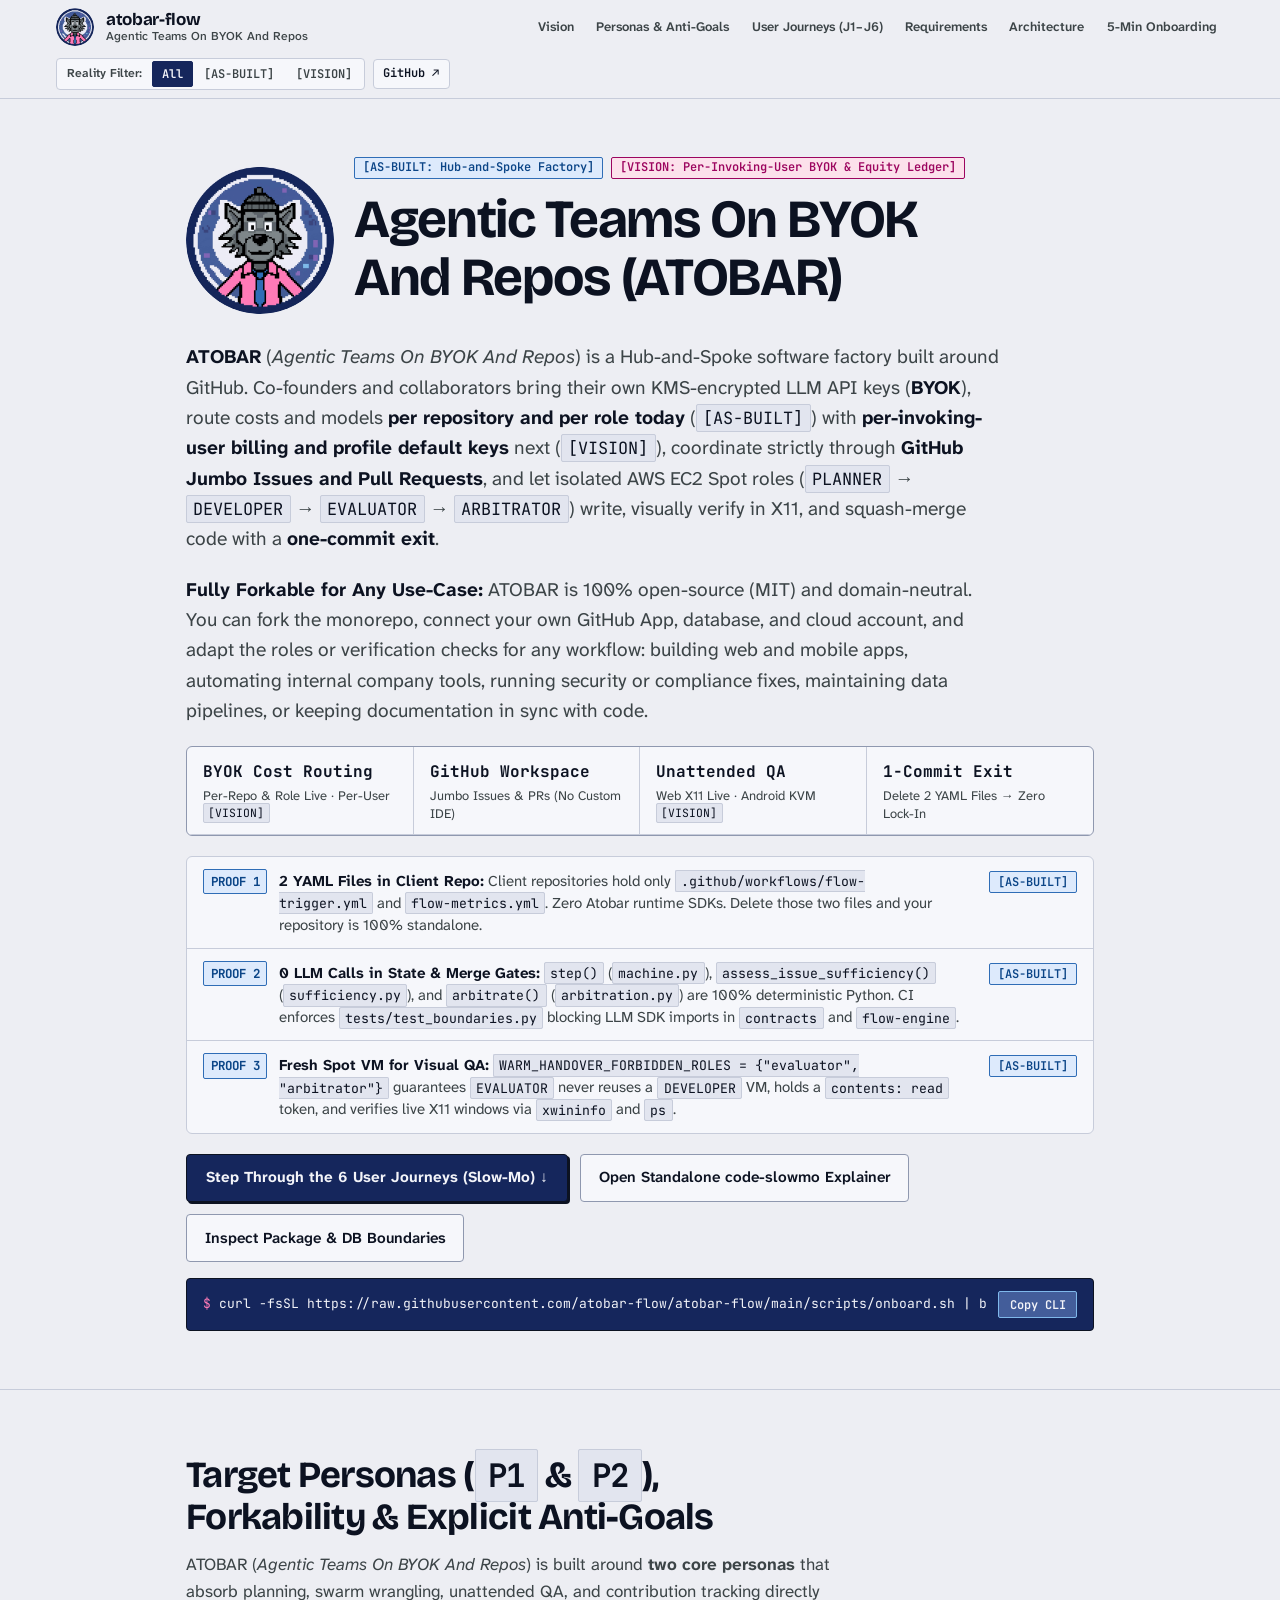
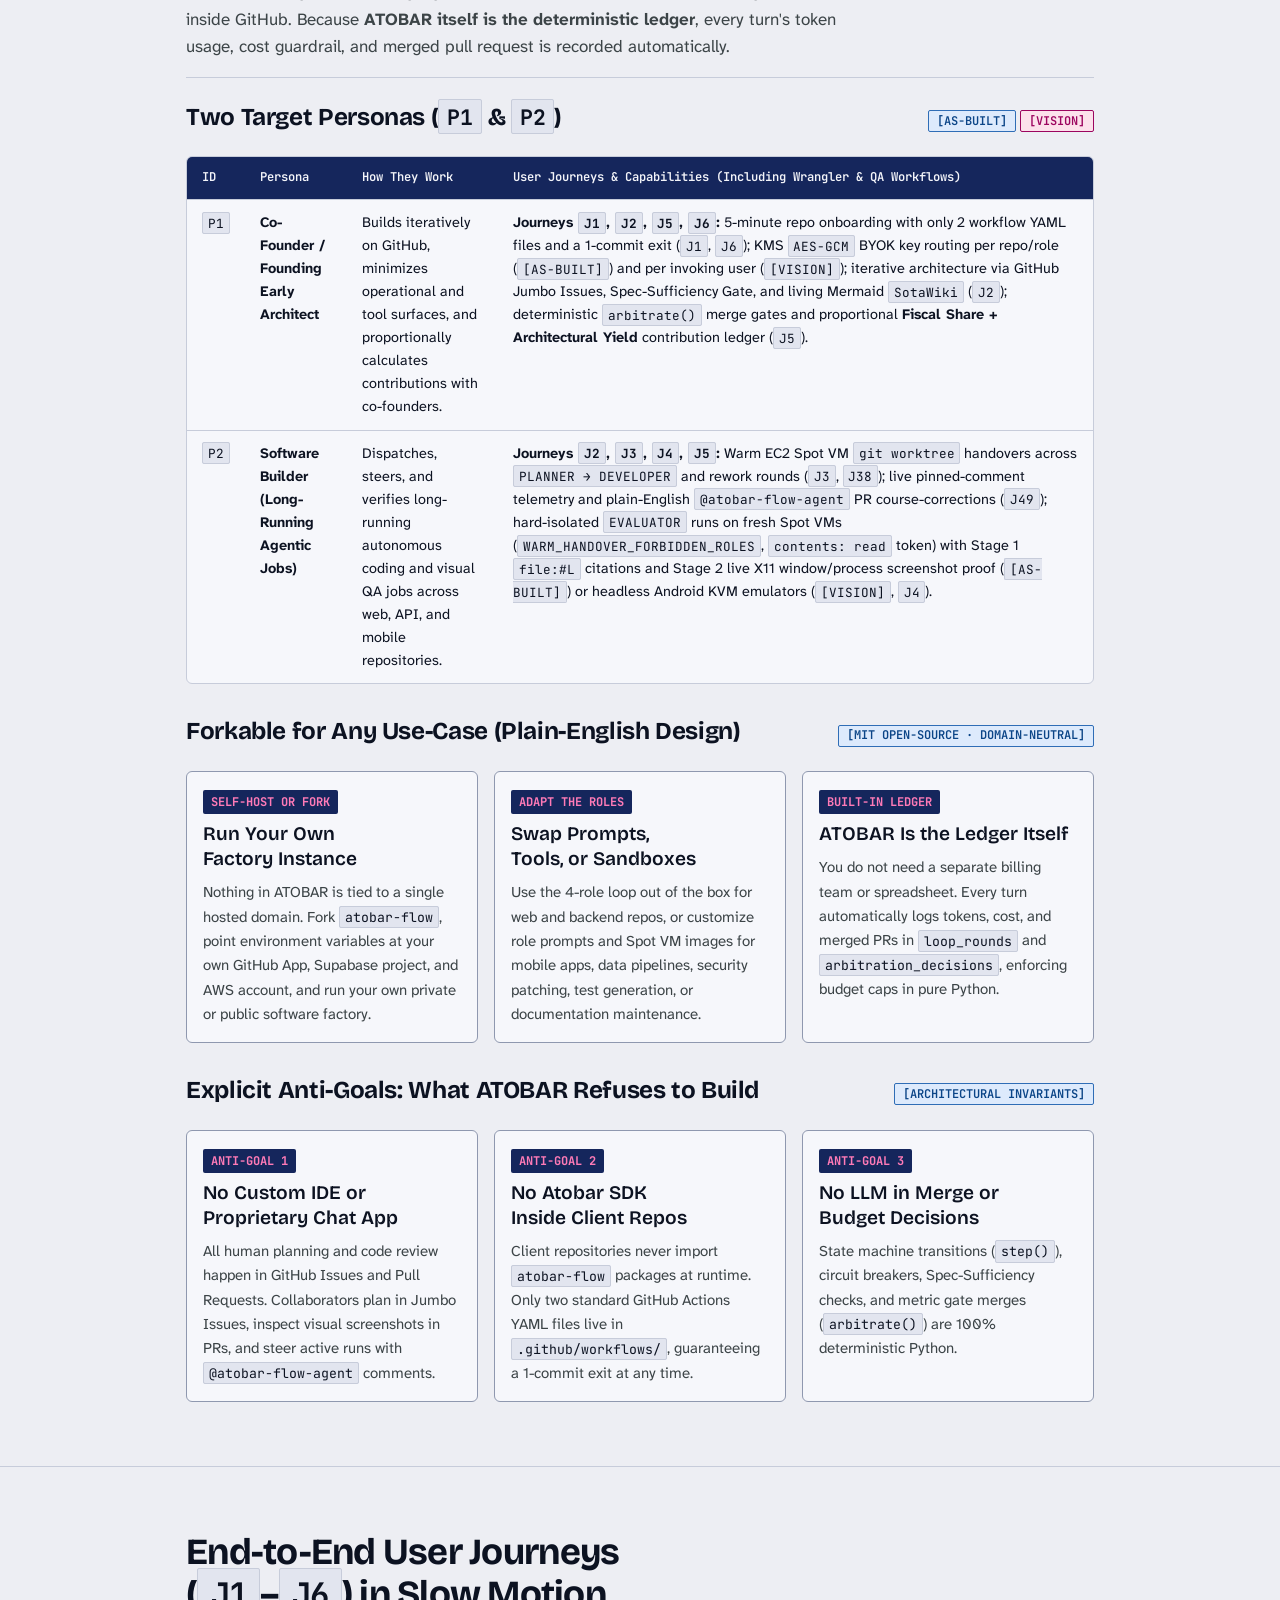
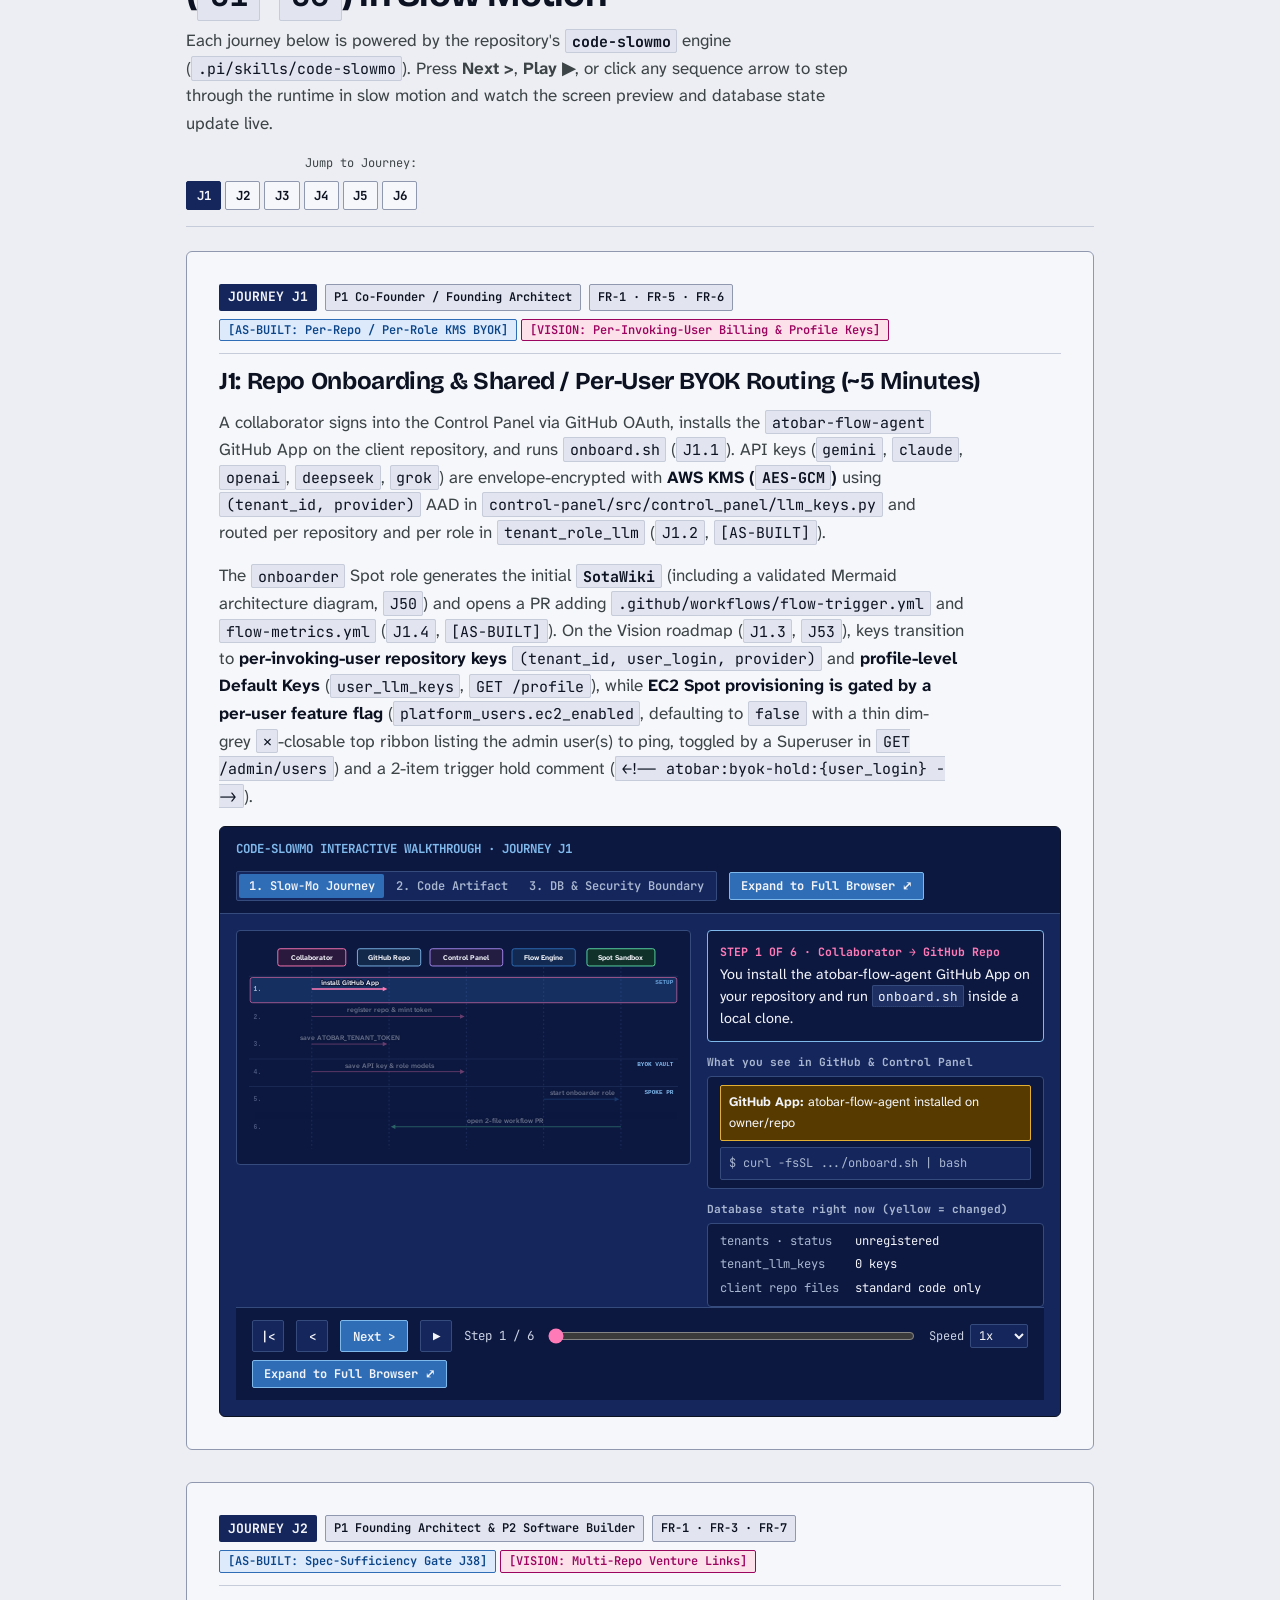
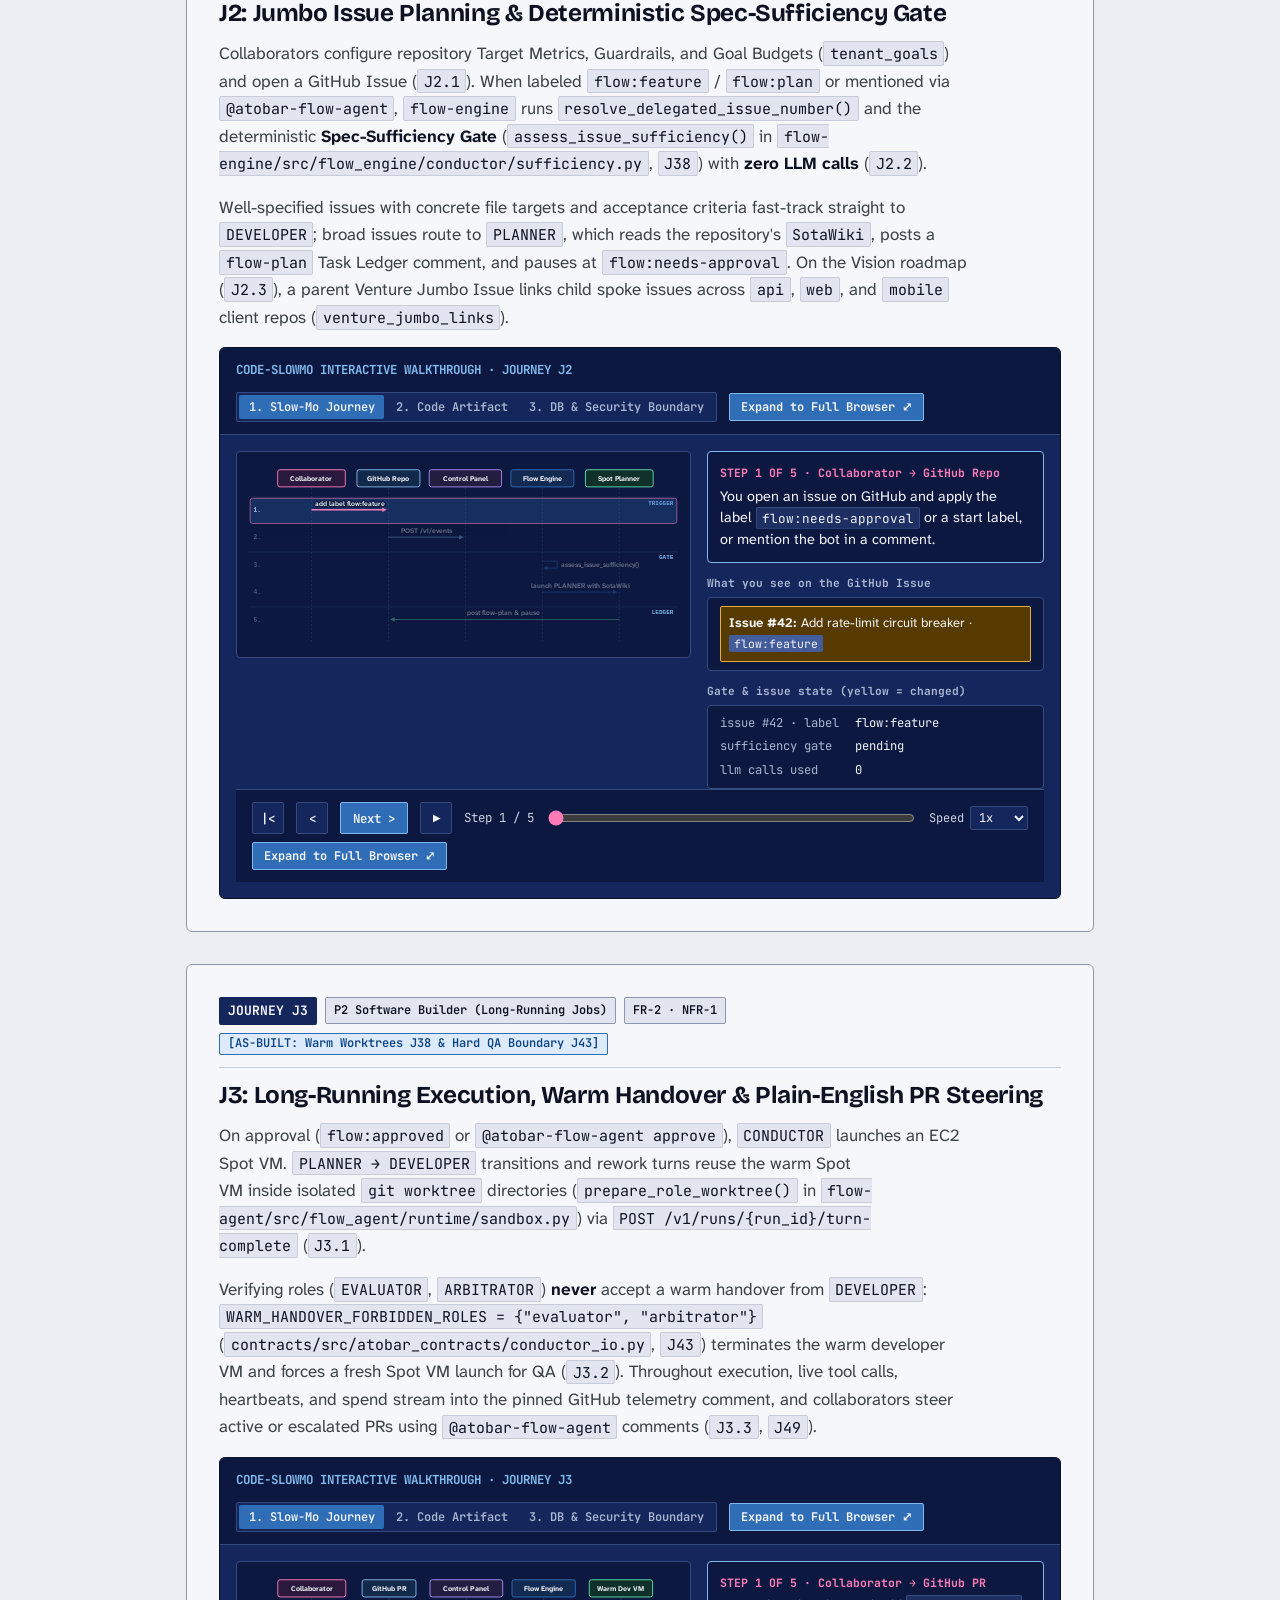
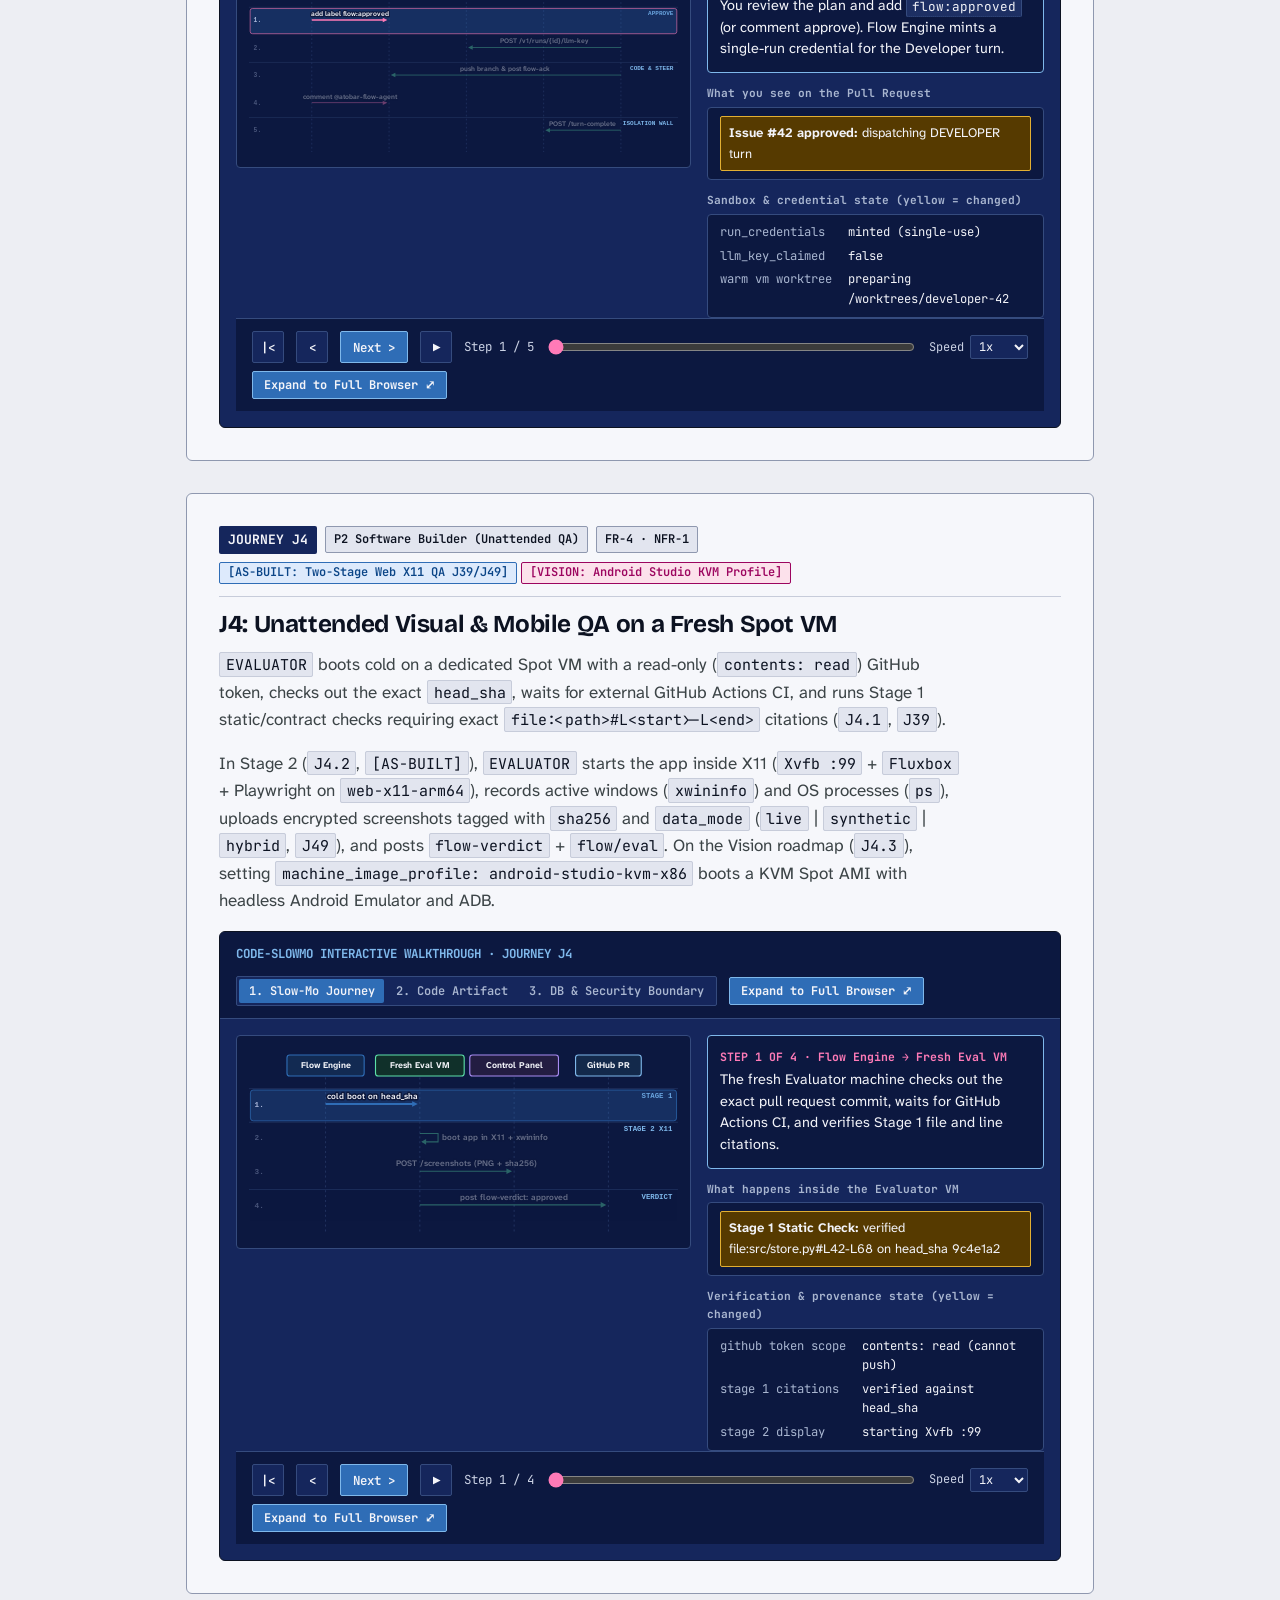
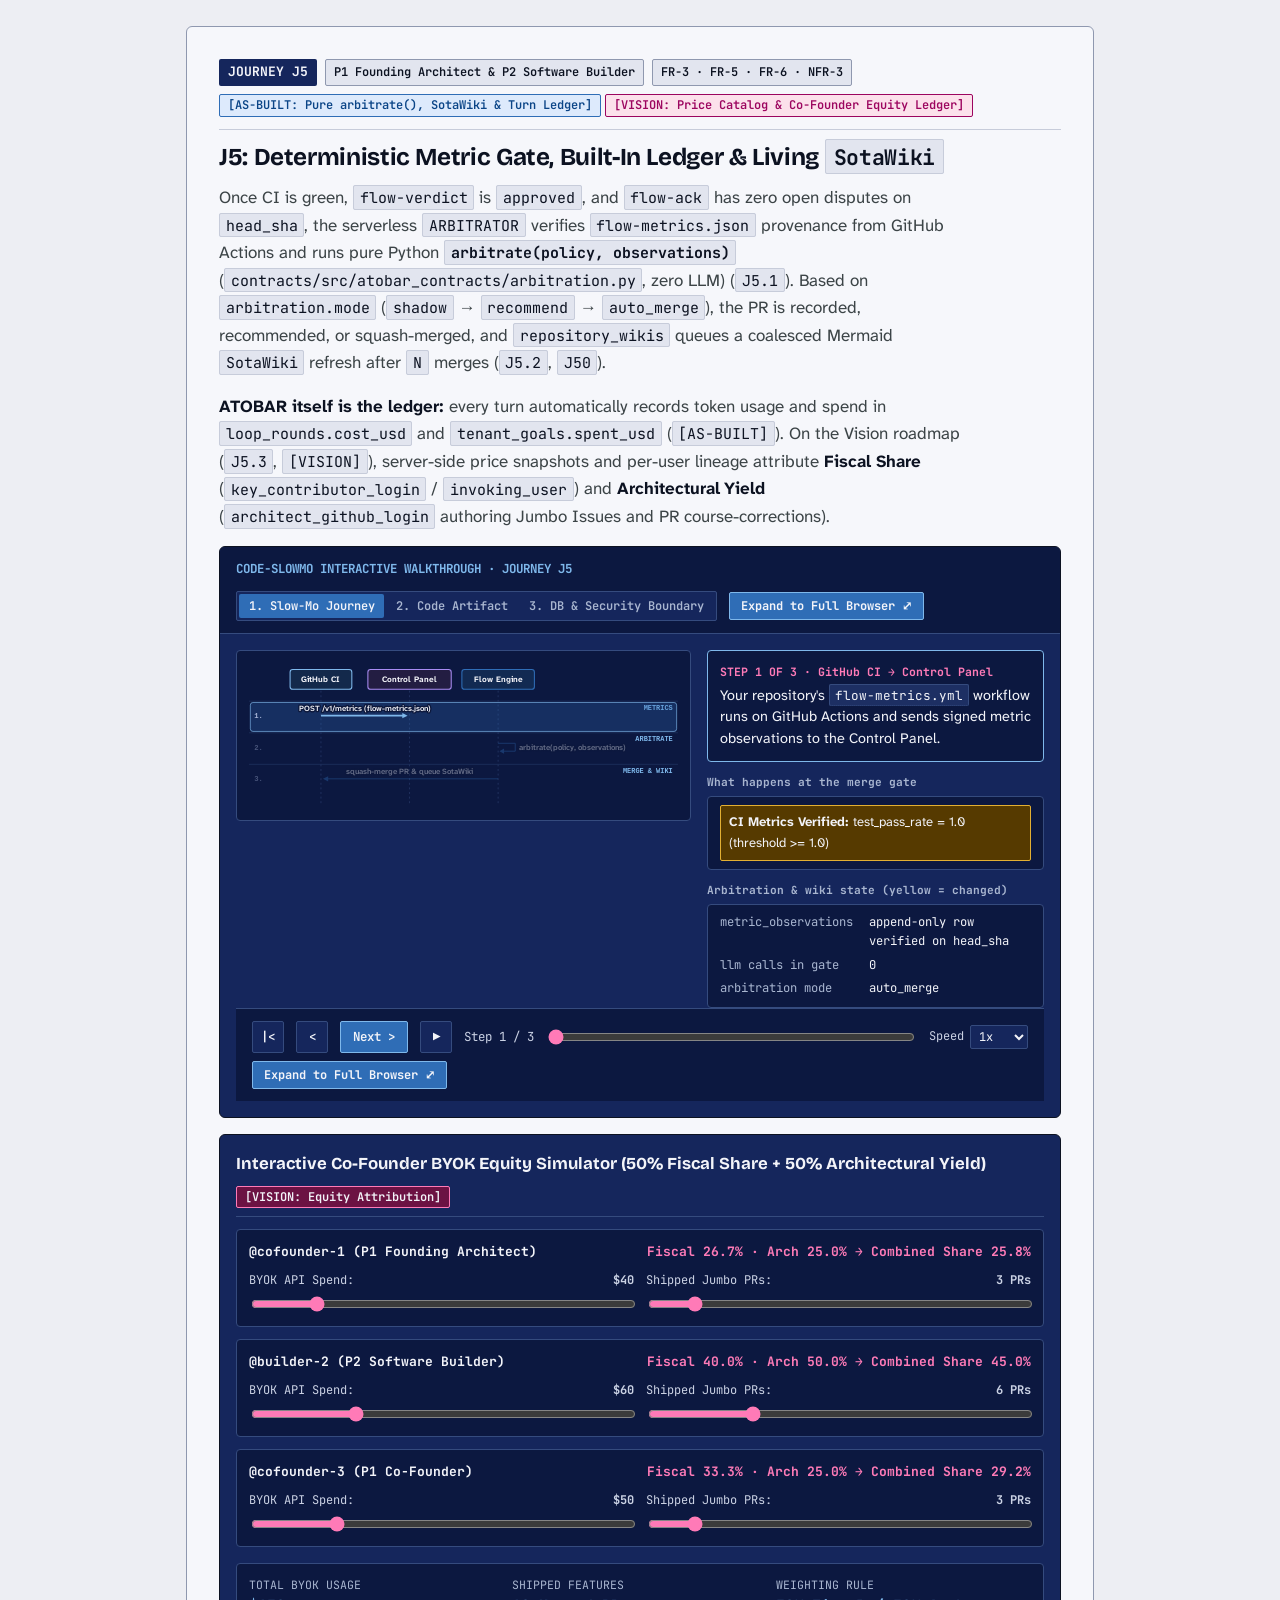
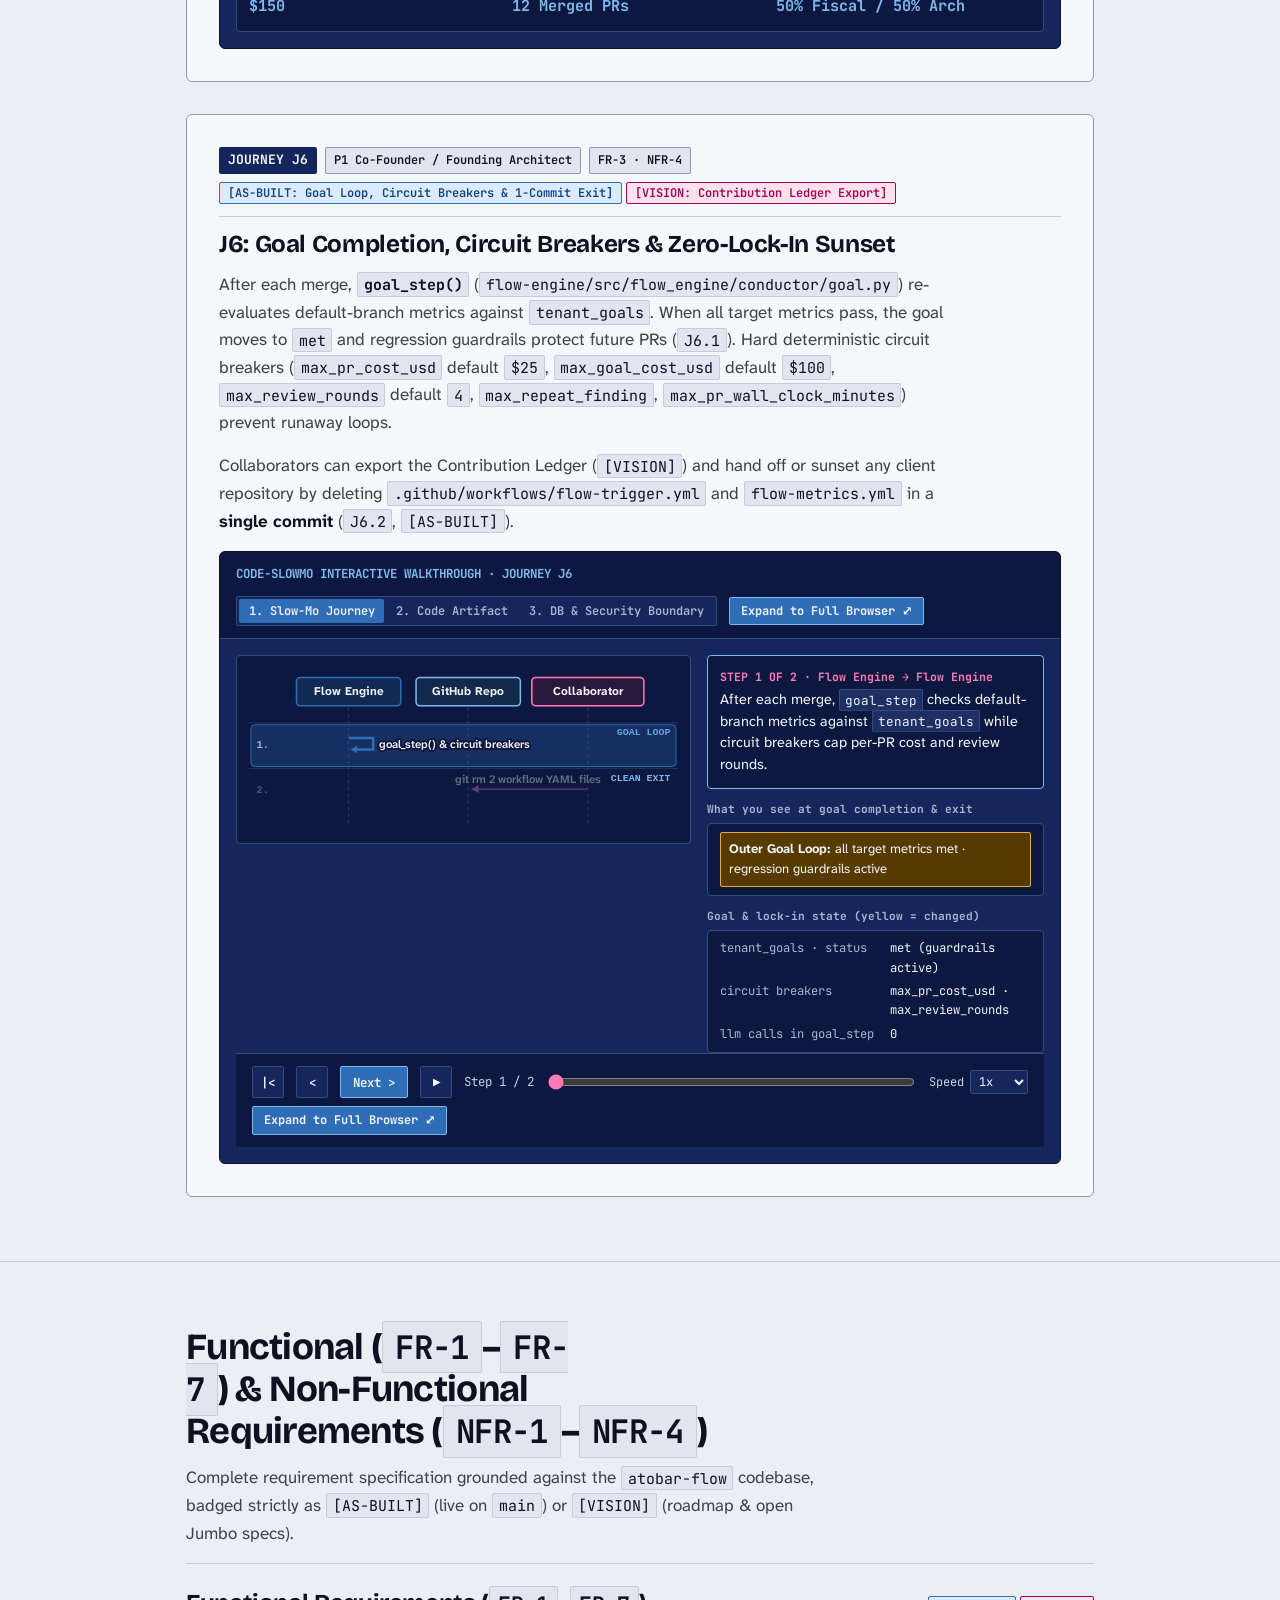
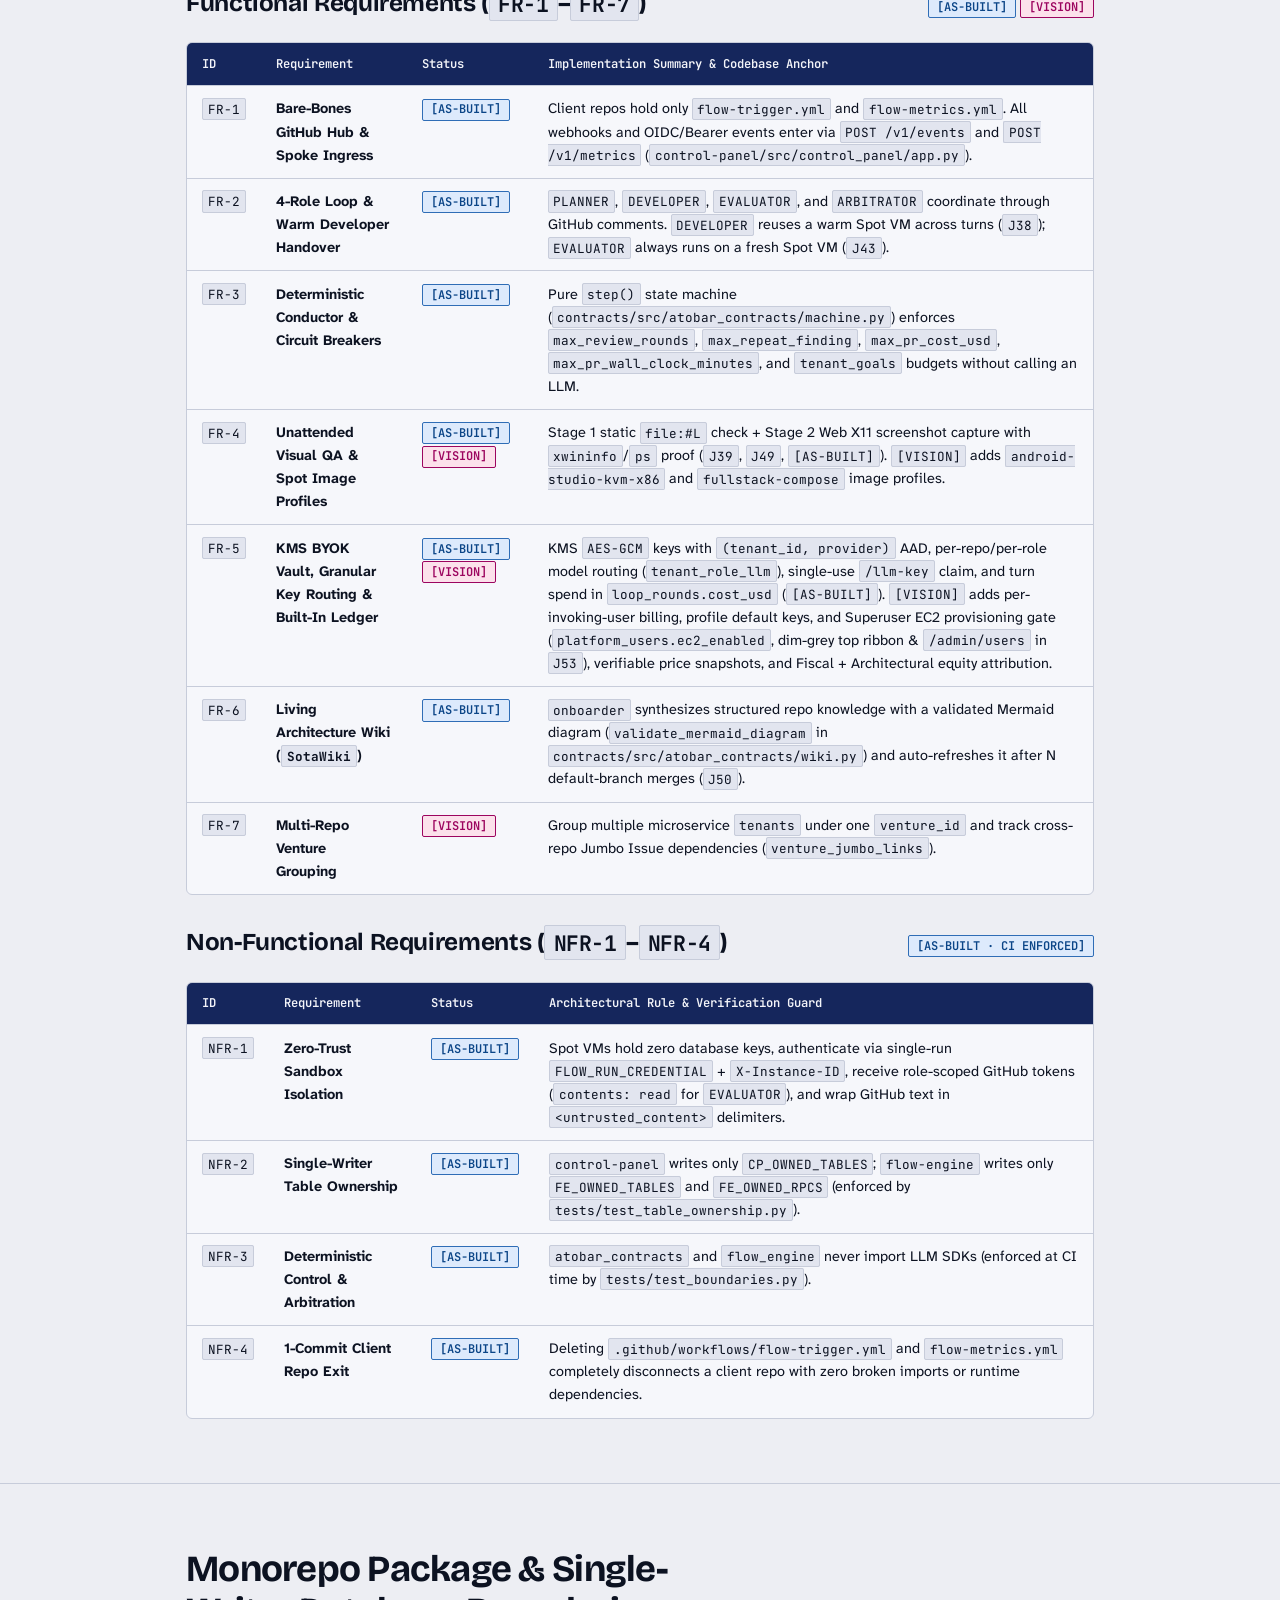
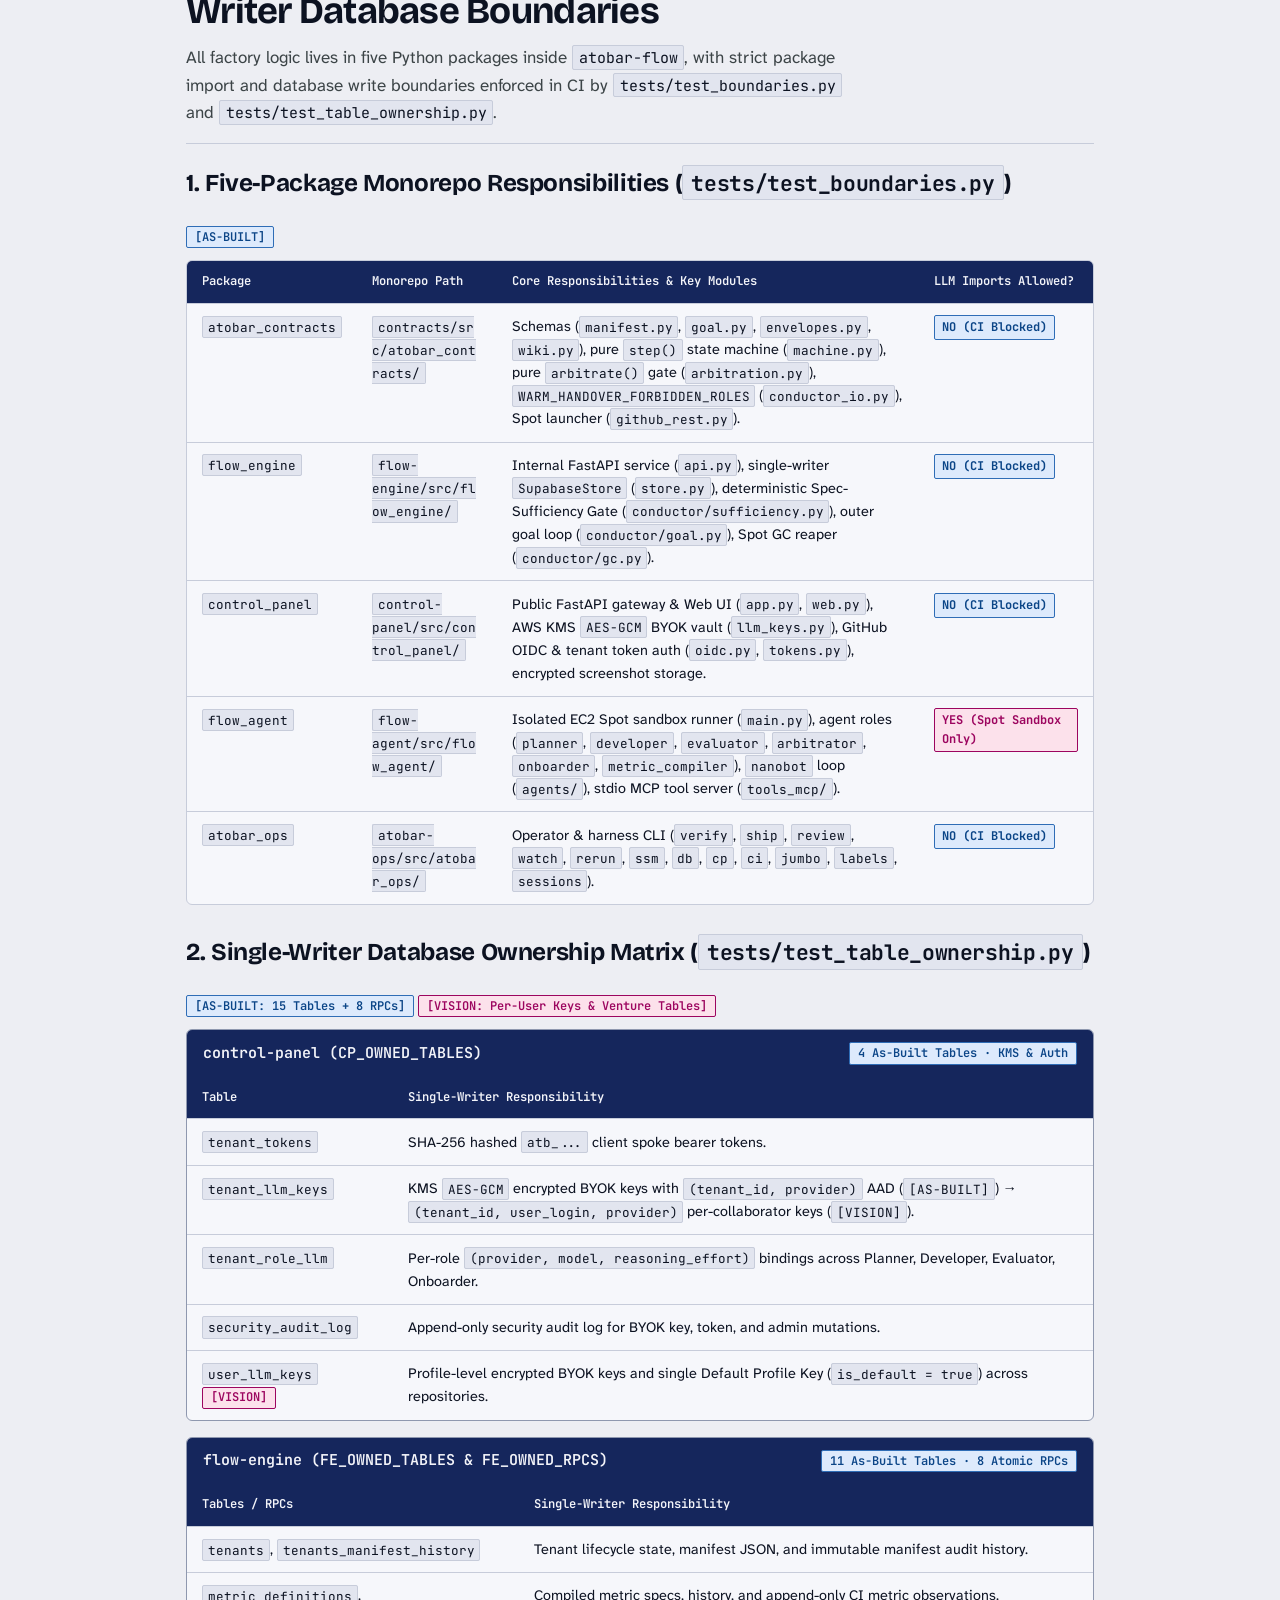
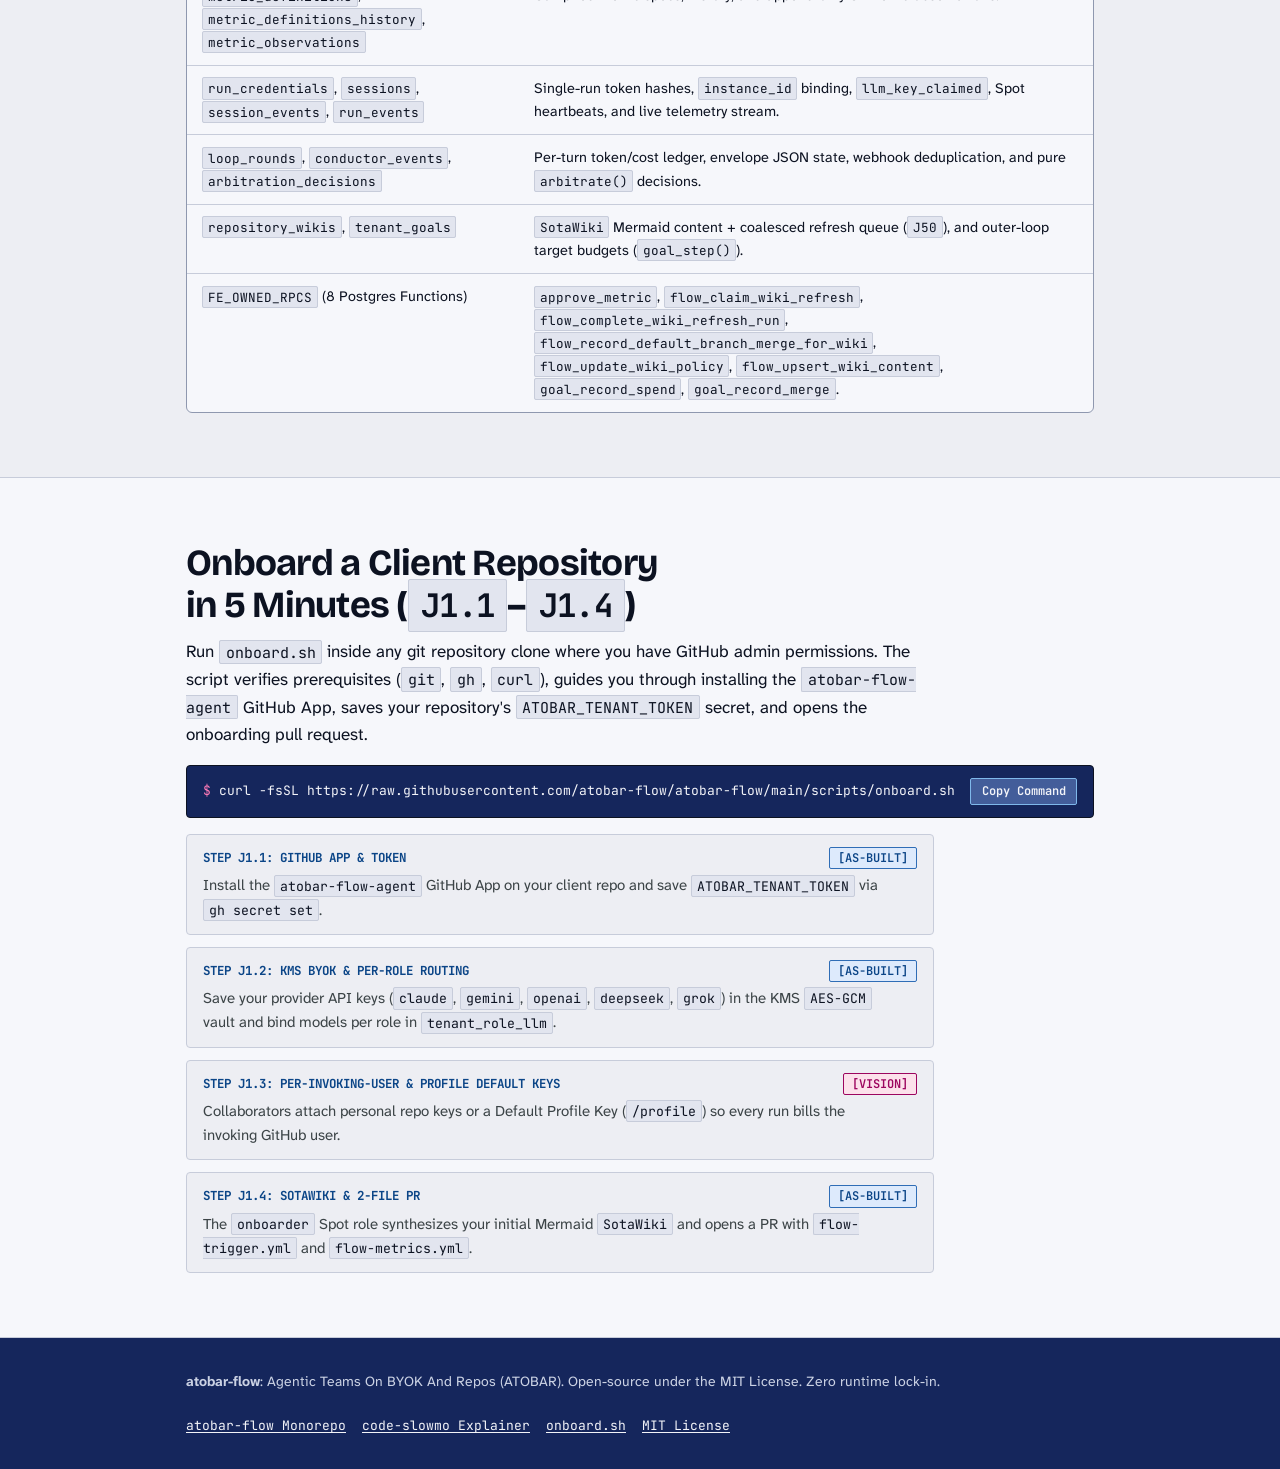
==== index.html @ e9f34e48 "Publish ATOBAR single-column website and interactive code-slowmo user journeys" ====
<!DOCTYPE html>
<html lang="en">
<head>
  <meta charset="utf-8">
  <meta name="viewport" content="width=device-width, initial-scale=1">
  <title>atobar-flow: Agentic Teams On BYOK And Repos | Hub-and-Spoke Software Factory</title>
  <meta name="description" content="ATOBAR (Agentic Teams On BYOK And Repos) is a Hub-and-Spoke software factory built around GitHub. Share KMS-encrypted BYOK keys, coordinate in GitHub Issues and Pull Requests, and let isolated Spot roles write, visually verify in X11, and squash-merge code with a 1-commit exit.">
  <meta name="theme-color" content="#edeef3">
  <link rel="icon" type="image/png" href="images/favicon.png">

  <!-- Non-Reflex Technical Typography: Bricolage Grotesque + Atkinson Hyperlegible Next + JetBrains Mono fallback for Commit Mono -->
  <link rel="preconnect" href="https://fonts.googleapis.com">
  <link rel="preconnect" href="https://fonts.gstatic.com" crossorigin>
  <link href="https://fonts.googleapis.com/css2?family=Atkinson+Hyperlegible+Next:ital,wght@0,400..700;1,400..700&family=Bricolage+Grotesque:opsz,wght@12..96,600;12..96,700&family=JetBrains+Mono:wght@400;600;700&display=swap" rel="stylesheet">

  <link rel="stylesheet" href="css/tokens.css">
  <link rel="stylesheet" href="css/site.css">
</head>
<body>
  <a class="skip-link" href="#main-content">Skip to main content</a>

  <!-- ========================================================================
       STICKY TOP UTILITY BAR & REALITY FILTER ([AS-BUILT] / [VISION] ONLY)
       ======================================================================== -->
  <header class="topbar" role="banner">
    <div class="container topbar-inner">
      <a class="brand-lockup" href="#top" aria-label="atobar-flow home">
        <img class="brand-avatar" src="images/atobar-logo.jpeg" width="38" height="38" alt="atobar-flow pixel-art wolf crest">
        <span class="brand-text">
          <span class="brand-name">atobar-flow</span>
          <span class="brand-sub">Agentic Teams On BYOK And Repos</span>
        </span>
      </a>

      <nav class="topnav" aria-label="Primary page sections">
        <a href="#pitch">Vision</a>
        <a href="#personas">Personas &amp; Anti-Goals</a>
        <a href="#journeys">User Journeys (J1&ndash;J6)</a>
        <a href="#requirements">Requirements</a>
        <a href="#architecture">Architecture</a>
        <a href="#onboarding">5-Min Onboarding</a>
      </nav>

      <div class="topbar-controls">
        <div class="reality-filter" role="group" aria-label="Filter features by ground-truth implementation status">
          <span class="filter-label">Reality Filter:</span>
          <button type="button" class="filter-btn" data-filter="all" aria-pressed="true">All</button>
          <button type="button" class="filter-btn" data-filter="as-built" aria-pressed="false" title="Live on main in atobar-flow">[AS-BUILT]</button>
          <button type="button" class="filter-btn" data-filter="vision" aria-pressed="false" title="Roadmap &amp; open Jumbo specs (J53/J54)">[VISION]</button>
        </div>

        <a class="repo-link-pill" href="https://github.com/atobar-flow/atobar-flow" target="_blank" rel="noopener">GitHub ↗</a>
      </div>
    </div>

    <div id="filter-banner" class="filter-banner" hidden aria-live="polite">
      <div class="container filter-banner-inner">
        <span id="filter-banner-text" class="mono">Filtering page elements by implementation status.</span>
        <button type="button" id="filter-reset-btn" class="filter-reset-link">Reset Filter (Show All)</button>
      </div>
    </div>
  </header>

  <main id="main-content">
    <!-- ======================================================================
         ZONE 1: SINGLE-COLUMN HERO — VISION & BYOK COST ROUTING
         ====================================================================== -->
    <section id="pitch" class="hero" aria-labelledby="hero-heading">
      <div class="container">
        <div class="hero-brand-row">
          <img
            class="crest-logo-img"
            src="images/atobar-logo.jpeg"
            width="2048"
            height="2048"
            alt="ATOBAR pixel-art wolf emblem in a navy crest ring, wearing a pink shirt and royal cobalt tie"
          >
          <div class="hero-brand-copy">
            <div class="hero-meta-bar">
              <span class="badge badge-as-built" data-status="as-built">[AS-BUILT: Hub-and-Spoke Factory]</span>
              <span class="badge badge-vision" data-status="vision">[VISION: Per-Invoking-User BYOK &amp; Equity Ledger]</span>
            </div>
            <h1 id="hero-heading">Agentic Teams On BYOK And Repos (ATOBAR)</h1>
          </div>
        </div>

        <p class="hero-subhead">
          <strong>ATOBAR</strong> (<em>Agentic Teams On BYOK And Repos</em>) is a Hub-and-Spoke software factory built around GitHub.
          Co-founders and collaborators bring their own KMS-encrypted LLM API keys (<strong>BYOK</strong>), route costs and models
          <strong>per repository and per role today</strong> (<code>[AS-BUILT]</code>) with <strong>per-invoking-user billing and profile default keys</strong>
          next (<code>[VISION]</code>), coordinate strictly through <strong>GitHub Jumbo Issues and Pull Requests</strong>, and let isolated AWS EC2 Spot
          roles (<code>PLANNER</code> &rarr; <code>DEVELOPER</code> &rarr; <code>EVALUATOR</code> &rarr; <code>ARBITRATOR</code>) write, visually verify in X11,
          and squash-merge code with a <strong>one-commit exit</strong>.
        </p>

        <p class="hero-subhead">
          <strong>Fully Forkable for Any Use-Case:</strong> ATOBAR is 100% open-source (MIT) and domain-neutral. You can fork the
          monorepo, connect your own GitHub App, database, and cloud account, and adapt the roles or verification checks for any workflow:
          building web and mobile apps, automating internal company tools, running security or compliance fixes, maintaining data pipelines,
          or keeping documentation in sync with code.
        </p>

        <!-- 4 Core Vision Pillars -->
        <div class="venture-ribbon" aria-label="Core ATOBAR Architectural Pillars">
          <div class="venture-cell" data-status="as-built vision">
            <span class="venture-cell-num">BYOK Cost Routing</span>
            <span class="venture-cell-label">Per-Repo &amp; Role Live &middot; Per-User <code>[VISION]</code></span>
          </div>
          <div class="venture-cell" data-status="as-built">
            <span class="venture-cell-num">GitHub Workspace</span>
            <span class="venture-cell-label">Jumbo Issues &amp; PRs (No Custom IDE)</span>
          </div>
          <div class="venture-cell" data-status="as-built vision">
            <span class="venture-cell-num">Unattended QA</span>
            <span class="venture-cell-label">Web X11 Live &middot; Android KVM <code>[VISION]</code></span>
          </div>
          <div class="venture-cell" data-status="as-built">
            <span class="venture-cell-num">1-Commit Exit</span>
            <span class="venture-cell-label">Delete 2 YAML Files &rarr; Zero Lock-In</span>
          </div>
        </div>

        <!-- 3 Concrete Architectural Proof Rows -->
        <div class="proof-ledger" role="list" aria-label="Three verifiable architectural guarantees">
          <div class="proof-row" role="listitem" data-status="as-built">
            <span class="proof-idx">PROOF 1</span>
            <div class="proof-copy">
              <strong>2 YAML Files in Client Repo:</strong> Client repositories hold only <code>.github/workflows/flow-trigger.yml</code> and
              <code>flow-metrics.yml</code>. Zero Atobar runtime SDKs. Delete those two files and your repository is 100% standalone.
            </div>
            <span class="badge badge-as-built">[AS-BUILT]</span>
          </div>

          <div class="proof-row" role="listitem" data-status="as-built">
            <span class="proof-idx">PROOF 2</span>
            <div class="proof-copy">
              <strong>0 LLM Calls in State &amp; Merge Gates:</strong> <code>step()</code> (<code>machine.py</code>),
              <code>assess_issue_sufficiency()</code> (<code>sufficiency.py</code>), and <code>arbitrate()</code> (<code>arbitration.py</code>)
              are 100% deterministic Python. CI enforces <code>tests/test_boundaries.py</code> blocking LLM SDK imports in <code>contracts</code> and <code>flow-engine</code>.
            </div>
            <span class="badge badge-as-built">[AS-BUILT]</span>
          </div>

          <div class="proof-row" role="listitem" data-status="as-built">
            <span class="proof-idx">PROOF 3</span>
            <div class="proof-copy">
              <strong>Fresh Spot VM for Visual QA:</strong> <code>WARM_HANDOVER_FORBIDDEN_ROLES = {"evaluator", "arbitrator"}</code>
              guarantees <code>EVALUATOR</code> never reuses a <code>DEVELOPER</code> VM, holds a <code>contents: read</code> token, and verifies live X11 windows via <code>xwininfo</code> and <code>ps</code>.
            </div>
            <span class="badge badge-as-built">[AS-BUILT]</span>
          </div>
        </div>

        <div class="hero-cta-row">
          <a class="btn-primary" href="#journeys">Step Through the 6 User Journeys (Slow-Mo) &darr;</a>
          <a class="btn-secondary" href="explainers/user-journeys.html">Open Standalone code-slowmo Explainer</a>
          <a class="btn-secondary" href="#architecture">Inspect Package &amp; DB Boundaries</a>
        </div>

        <div class="cli-snippet-box" data-status="as-built">
          <code class="cli-snippet-code"><span class="prompt-char">$</span>curl -fsSL https://raw.githubusercontent.com/atobar-flow/atobar-flow/main/scripts/onboard.sh | bash</code>
          <button type="button" class="copy-btn" data-copy-text="curl -fsSL https://raw.githubusercontent.com/atobar-flow/atobar-flow/main/scripts/onboard.sh | bash">Copy CLI</button>
        </div>
      </div>
    </section>

    <!-- ======================================================================
         ZONE 2: TARGET PERSONAS (P1 & P2), FORKABILITY & EXPLICIT ANTI-GOALS
         ====================================================================== -->
    <section id="personas" class="reference-section" aria-labelledby="personas-heading">
      <div class="container">
        <div class="section-intro">
          <div class="section-intro-copy">
            <h2 id="personas-heading">Target Personas (<code>P1</code> &amp; <code>P2</code>), Forkability &amp; Explicit Anti-Goals</h2>
            <p>
              ATOBAR (<em>Agentic Teams On BYOK And Repos</em>) is built around <strong>two core personas</strong> that absorb planning,
              swarm wrangling, unattended QA, and contribution tracking directly inside GitHub. Because <strong>ATOBAR itself is the
              deterministic ledger</strong>, every turn's token usage, cost guardrail, and merged pull request is recorded automatically.
            </p>
          </div>
        </div>

        <div class="ref-block" data-status="as-built vision">
          <div class="ref-block-header">
            <h3>Two Target Personas (<code>P1</code> &amp; <code>P2</code>)</h3>
            <div class="scene-badges">
              <span class="badge badge-as-built">[AS-BUILT]</span>
              <span class="badge badge-vision">[VISION]</span>
            </div>
          </div>

          <div class="table-scroll">
            <table class="spec-table">
              <thead>
                <tr>
                  <th scope="col">ID</th>
                  <th scope="col">Persona</th>
                  <th scope="col">How They Work</th>
                  <th scope="col">User Journeys &amp; Capabilities (Including Wrangler &amp; QA Workflows)</th>
                </tr>
              </thead>
              <tbody>
                <tr data-status="as-built vision">
                  <td><code>P1</code></td>
                  <td><strong>Co-Founder / Founding Early Architect</strong></td>
                  <td>
                    Builds iteratively on GitHub, minimizes operational and tool surfaces, and proportionally calculates contributions with co-founders.
                  </td>
                  <td>
                    <strong>Journeys <code>J1</code>, <code>J2</code>, <code>J5</code>, <code>J6</code>:</strong>
                    5-minute repo onboarding with only 2 workflow YAML files and a 1-commit exit (<code>J1</code>, <code>J6</code>);
                    KMS <code>AES-GCM</code> BYOK key routing per repo/role (<code>[AS-BUILT]</code>) and per invoking user (<code>[VISION]</code>);
                    iterative architecture via GitHub Jumbo Issues, Spec-Sufficiency Gate, and living Mermaid <code>SotaWiki</code> (<code>J2</code>);
                    deterministic <code>arbitrate()</code> merge gates and proportional <strong>Fiscal Share + Architectural Yield</strong> contribution ledger (<code>J5</code>).
                  </td>
                </tr>
                <tr data-status="as-built vision">
                  <td><code>P2</code></td>
                  <td><strong>Software Builder (Long-Running Agentic Jobs)</strong></td>
                  <td>
                    Dispatches, steers, and verifies long-running autonomous coding and visual QA jobs across web, API, and mobile repositories.
                  </td>
                  <td>
                    <strong>Journeys <code>J2</code>, <code>J3</code>, <code>J4</code>, <code>J5</code>:</strong>
                    Warm EC2 Spot VM <code>git worktree</code> handovers across <code>PLANNER &rarr; DEVELOPER</code> and rework rounds (<code>J3</code>, <code>J38</code>);
                    live pinned-comment telemetry and plain-English <code>@atobar-flow-agent</code> PR course-corrections (<code>J49</code>);
                    hard-isolated <code>EVALUATOR</code> runs on fresh Spot VMs (<code>WARM_HANDOVER_FORBIDDEN_ROLES</code>, <code>contents: read</code> token)
                    with Stage 1 <code>file:#L</code> citations and Stage 2 live X11 window/process screenshot proof (<code>[AS-BUILT]</code>) or headless Android KVM emulators (<code>[VISION]</code>, <code>J4</code>).
                  </td>
                </tr>
              </tbody>
            </table>
          </div>
        </div>

        <div class="ref-block" data-status="as-built">
          <div class="ref-block-header">
            <h3>Forkable for Any Use-Case (Plain-English Design)</h3>
            <span class="badge badge-as-built">[MIT OPEN-SOURCE &middot; DOMAIN-NEUTRAL]</span>
          </div>

          <div class="antigoals-grid">
            <div class="antigoal-item">
              <span class="antigoal-tag">SELF-HOST OR FORK</span>
              <h4>Run Your Own Factory Instance</h4>
              <p>
                Nothing in ATOBAR is tied to a single hosted domain. Fork <code>atobar-flow</code>, point environment variables at your own
                GitHub App, Supabase project, and AWS account, and run your own private or public software factory.
              </p>
            </div>

            <div class="antigoal-item">
              <span class="antigoal-tag">ADAPT THE ROLES</span>
              <h4>Swap Prompts, Tools, or Sandboxes</h4>
              <p>
                Use the 4-role loop out of the box for web and backend repos, or customize role prompts and Spot VM images for mobile apps,
                data pipelines, security patching, test generation, or documentation maintenance.
              </p>
            </div>

            <div class="antigoal-item">
              <span class="antigoal-tag">BUILT-IN LEDGER</span>
              <h4>ATOBAR Is the Ledger Itself</h4>
              <p>
                You do not need a separate billing team or spreadsheet. Every turn automatically logs tokens, cost, and merged PRs in
                <code>loop_rounds</code> and <code>arbitration_decisions</code>, enforcing budget caps in pure Python.
              </p>
            </div>
          </div>
        </div>

        <div class="ref-block" data-status="as-built">
          <div class="ref-block-header">
            <h3>Explicit Anti-Goals: What ATOBAR Refuses to Build</h3>
            <span class="badge badge-as-built">[ARCHITECTURAL INVARIANTS]</span>
          </div>

          <div class="antigoals-grid">
            <div class="antigoal-item">
              <span class="antigoal-tag">ANTI-GOAL 1</span>
              <h4>No Custom IDE or Proprietary Chat App</h4>
              <p>
                All human planning and code review happen in GitHub Issues and Pull Requests. Collaborators plan in Jumbo Issues,
                inspect visual screenshots in PRs, and steer active runs with <code>@atobar-flow-agent</code> comments.
              </p>
            </div>

            <div class="antigoal-item">
              <span class="antigoal-tag">ANTI-GOAL 2</span>
              <h4>No Atobar SDK Inside Client Repos</h4>
              <p>
                Client repositories never import <code>atobar-flow</code> packages at runtime. Only two standard GitHub Actions YAML files
                live in <code>.github/workflows/</code>, guaranteeing a 1-commit exit at any time.
              </p>
            </div>

            <div class="antigoal-item">
              <span class="antigoal-tag">ANTI-GOAL 3</span>
              <h4>No LLM in Merge or Budget Decisions</h4>
              <p>
                State machine transitions (<code>step()</code>), circuit breakers, Spec-Sufficiency checks, and metric gate merges
                (<code>arbitrate()</code>) are 100% deterministic Python.
              </p>
            </div>
          </div>
        </div>
      </div>
    </section>

    <!-- ======================================================================
         ZONE 3: END-TO-END USER JOURNEYS (J1–J6) WITH CODE-SLOWMO DIAGRAMS
         ====================================================================== -->
    <section id="journeys" class="scrolly-section" aria-labelledby="journeys-heading">
      <div class="container">
        <div class="section-intro">
          <div class="section-intro-copy">
            <h2 id="journeys-heading">End-to-End User Journeys (<code>J1</code>&ndash;<code>J6</code>) in Slow Motion</h2>
            <p>
              Each journey below is powered by the repository's <strong><code>code-slowmo</code></strong> engine
              (<code>.pi/skills/code-slowmo</code>). Press <strong>Next &gt;</strong>, <strong>Play &#9654;</strong>, or click any sequence arrow
              to step through the runtime in slow motion and watch the screen preview and database state update live.
            </p>
          </div>

          <div class="scene-rail-nav" role="navigation" aria-label="Jump to User Journey">
            <span class="scene-rail-hint">Jump to Journey:</span>
            <div class="scene-rail-buttons">
              <button type="button" class="scene-jump-btn" data-scene-target="1" aria-current="step">J1</button>
              <button type="button" class="scene-jump-btn" data-scene-target="2">J2</button>
              <button type="button" class="scene-jump-btn" data-scene-target="3">J3</button>
              <button type="button" class="scene-jump-btn" data-scene-target="4">J4</button>
              <button type="button" class="scene-jump-btn" data-scene-target="5">J5</button>
              <button type="button" class="scene-jump-btn" data-scene-target="6">J6</button>
            </div>
          </div>
        </div>

        <div class="scrolly-narrative-track">

          <!-- ==================== JOURNEY J1 ==================== -->
          <article id="journey-1" class="scene-step" data-status="as-built vision">
            <header class="scene-step-header">
              <div class="scene-index-group">
                <span class="scene-num">JOURNEY J1</span>
                <span class="persona-pill">P1 Co-Founder / Founding Architect</span>
                <span class="persona-pill">FR-1 &middot; FR-5 &middot; FR-6</span>
              </div>
              <div class="scene-badges">
                <span class="badge badge-as-built" data-status="as-built">[AS-BUILT: Per-Repo / Per-Role KMS BYOK]</span>
                <span class="badge badge-vision" data-status="vision">[VISION: Per-Invoking-User Billing &amp; Profile Keys]</span>
              </div>
            </header>

            <h3>J1: Repo Onboarding &amp; Shared / Per-User BYOK Routing (~5 Minutes)</h3>

            <div class="scene-prose">
              <p>
                A collaborator signs into the Control Panel via GitHub OAuth, installs the <code>atobar-flow-agent</code> GitHub App on the client
                repository, and runs <code>onboard.sh</code> (<code>J1.1</code>). API keys (<code>gemini</code>, <code>claude</code>,
                <code>openai</code>, <code>deepseek</code>, <code>grok</code>) are envelope-encrypted with <strong>AWS KMS (<code>AES-GCM</code>)</strong>
                using <code>(tenant_id, provider)</code> AAD in <code>control-panel/src/control_panel/llm_keys.py</code> and routed per repository and
                per role in <code>tenant_role_llm</code> (<code>J1.2</code>, <code>[AS-BUILT]</code>).
              </p>
              <p>
                The <code>onboarder</code> Spot role generates the initial <strong><code>SotaWiki</code></strong> (including a validated Mermaid
                architecture diagram, <code>J50</code>) and opens a PR adding <code>.github/workflows/flow-trigger.yml</code> and
                <code>flow-metrics.yml</code> (<code>J1.4</code>, <code>[AS-BUILT]</code>). On the Vision roadmap (<code>J1.3</code>, <code>J53</code>),
                keys transition to <strong>per-invoking-user repository keys</strong> <code>(tenant_id, user_login, provider)</code> and
                <strong>profile-level Default Keys</strong> (<code>user_llm_keys</code>, <code>GET /profile</code>), while <strong>EC2 Spot provisioning is gated by a per-user feature flag</strong> (<code>platform_users.ec2_enabled</code>, defaulting to <code>false</code> with a thin dim-grey <code>&#10005;</code>-closable top ribbon listing the admin user(s) to ping, toggled by a Superuser in <code>GET /admin/users</code>) and a 2-item trigger hold comment (<code>&lt;!-- atobar:byok-hold:{user_login} --&gt;</code>).
              </p>
            </div>

            <div class="slowmo-stage stage-dark">
              <div class="slowmo-topbar">
                <span class="slowmo-title">CODE-SLOWMO INTERACTIVE WALKTHROUGH &middot; JOURNEY J1</span>
                <div class="slowmo-topbar-controls">
                  <div class="slowmo-tabs" role="tablist" aria-label="Journey J1 views">
                    <button type="button" role="tab" class="slowmo-tab-btn" data-journey-tab="slowmo" aria-selected="true">1. Slow-Mo Journey</button>
                    <button type="button" role="tab" class="slowmo-tab-btn" data-journey-tab="artifact" aria-selected="false">2. Code Artifact</button>
                    <button type="button" role="tab" class="slowmo-tab-btn" data-journey-tab="boundary" aria-selected="false">3. DB &amp; Security Boundary</button>
                  </div>
                  <button type="button" class="slowmo-expand-btn" data-slowmo-expand aria-expanded="false">Expand to Full Browser &#10530;</button>
                </div>
              </div>

              <div class="slowmo-pane" data-pane="slowmo">
                <div data-slowmo-mount="j1-onboarding"></div>
              </div>

              <div class="slowmo-pane" data-pane="artifact" hidden>
                <div class="artifact-header-bar">
                  <span>ARTIFACT: KMS Envelope Sealing (control-panel/src/control_panel/llm_keys.py) &amp; 2-File Spoke PR</span>
                  <span class="badge badge-as-built">[AS-BUILT]</span>
                </div>
                <pre class="artifact-code-block"><code># 1. Connect any client repository clone (~5 minutes):
$ curl -fsSL https://raw.githubusercontent.com/atobar-flow/atobar-flow/main/scripts/onboard.sh | bash

# 2. AWS KMS Envelope Encryption in control-panel/src/control_panel/llm_keys.py:
# [AS-BUILT]: AAD binds (tenant_id, provider) in public.tenant_llm_keys
aad = f"{tenant_id}:{provider}".encode("utf-8")
ciphertext = aesgcm.encrypt(nonce, plaintext_api_key.encode("utf-8"), aad)

# [VISION / J53]: Per-invoking-user repo keys &amp; profile-level Default Keys (public.user_llm_keys):
# - Repo key PK: (tenant_id, user_login, provider)
# - Profile key PK: (user_login, provider) with unique partial index where is_default = true
# - Unonboarded trigger gate: posts &lt;!-- atobar:byok-hold:{user_login} --&gt; before Spot launch</code></pre>
              </div>

              <div class="slowmo-pane" data-pane="boundary" hidden>
                <div class="boundary-spec-grid">
                  <div class="boundary-box">
                    <span class="boundary-box-title">CP_OWNED_TABLES (SINGLE-WRITER)</span>
                    <ul>
                      <li><code>tenant_tokens</code> (SHA-256 hashed <code>atb_...</code> token)</li>
                      <li><code>tenant_llm_keys</code> (KMS <code>AES-GCM</code> ciphertext + AAD)</li>
                      <li><code>tenant_role_llm</code> (per-role provider, model, effort)</li>
                      <li><code>security_audit_log</code> (append-only key mutations)</li>
                      <li><code>[VISION]</code> <code>user_llm_keys</code> (profile Default Keys)</li>
                    </ul>
                  </div>
                  <div class="boundary-box">
                    <span class="boundary-box-title">TRUST &amp; KEY ISOLATION BOUNDARY</span>
                    <p>
                      Enforced by <code>tests/test_table_ownership.py</code>: only <code>control-panel</code> can read or write
                      encrypted key tables. Plaintext keys never enter <code>flow-engine</code>; Spot VMs claim them once via
                      <code>POST /v1/runs/{run_id}/llm-key</code>.
                    </p>
                  </div>
                </div>
              </div>
            </div>
          </article>

          <!-- ==================== JOURNEY J2 ==================== -->
          <article id="journey-2" class="scene-step" data-status="as-built vision">
            <header class="scene-step-header">
              <div class="scene-index-group">
                <span class="scene-num">JOURNEY J2</span>
                <span class="persona-pill">P1 Founding Architect &amp; P2 Software Builder</span>
                <span class="persona-pill">FR-1 &middot; FR-3 &middot; FR-7</span>
              </div>
              <div class="scene-badges">
                <span class="badge badge-as-built" data-status="as-built">[AS-BUILT: Spec-Sufficiency Gate J38]</span>
                <span class="badge badge-vision" data-status="vision">[VISION: Multi-Repo Venture Links]</span>
              </div>
            </header>

            <h3>J2: Jumbo Issue Planning &amp; Deterministic Spec-Sufficiency Gate</h3>

            <div class="scene-prose">
              <p>
                Collaborators configure repository Target Metrics, Guardrails, and Goal Budgets (<code>tenant_goals</code>) and open a GitHub Issue
                (<code>J2.1</code>). When labeled <code>flow:feature</code> / <code>flow:plan</code> or mentioned via
                <code>@atobar-flow-agent</code>, <code>flow-engine</code> runs <code>resolve_delegated_issue_number()</code> and the deterministic
                <strong>Spec-Sufficiency Gate</strong> (<code>assess_issue_sufficiency()</code> in
                <code>flow-engine/src/flow_engine/conductor/sufficiency.py</code>, <code>J38</code>) with <strong>zero LLM calls</strong> (<code>J2.2</code>).
              </p>
              <p>
                Well-specified issues with concrete file targets and acceptance criteria fast-track straight to <code>DEVELOPER</code>; broad issues
                route to <code>PLANNER</code>, which reads the repository's <code>SotaWiki</code>, posts a <code>flow-plan</code> Task Ledger comment,
                and pauses at <code>flow:needs-approval</code>. On the Vision roadmap (<code>J2.3</code>), a parent Venture Jumbo Issue links child spoke
                issues across <code>api</code>, <code>web</code>, and <code>mobile</code> client repos (<code>venture_jumbo_links</code>).
              </p>
            </div>

            <div class="slowmo-stage stage-dark">
              <div class="slowmo-topbar">
                <span class="slowmo-title">CODE-SLOWMO INTERACTIVE WALKTHROUGH &middot; JOURNEY J2</span>
                <div class="slowmo-topbar-controls">
                  <div class="slowmo-tabs" role="tablist" aria-label="Journey J2 views">
                    <button type="button" role="tab" class="slowmo-tab-btn" data-journey-tab="slowmo" aria-selected="true">1. Slow-Mo Journey</button>
                    <button type="button" role="tab" class="slowmo-tab-btn" data-journey-tab="artifact" aria-selected="false">2. Code Artifact</button>
                    <button type="button" role="tab" class="slowmo-tab-btn" data-journey-tab="boundary" aria-selected="false">3. DB &amp; Security Boundary</button>
                  </div>
                  <button type="button" class="slowmo-expand-btn" data-slowmo-expand aria-expanded="false">Expand to Full Browser &#10530;</button>
                </div>
              </div>

              <div class="slowmo-pane" data-pane="slowmo">
                <div data-slowmo-mount="j2-planning"></div>
              </div>

              <div class="slowmo-pane" data-pane="artifact" hidden>
                <div class="artifact-header-bar">
                  <span>ARTIFACT: flow-plan Task Ledger &amp; Deterministic Sufficiency Gate (conductor/sufficiency.py)</span>
                  <span class="badge badge-as-built">[AS-BUILT]</span>
                </div>
                <pre class="artifact-code-block"><code>&lt;!-- Pinned GitHub Issue Comment posted by PLANNER (grounded in repository_wikis SotaWiki) --&gt;
### Atobar Execution Plan (`flow-plan` &middot; Issue #42)
- **Context Anchor:** `SotaWiki` revision `sha256:9c4e1a...` (5 packages verified)
- **Target Files:** `contracts/src/atobar_contracts/arbitration.py`, `tests/test_boundaries.py`
- **Task Ledger:**
  - [ ] WP-1: Add pure `arbitrate(policy, observations)` threshold validator
  - [ ] WP-2: Enforce `WARM_HANDOVER_FORBIDDEN_ROLES` in `conductor_io.py`
  - [ ] WP-3: Verify Stage 2 X11 `xwininfo` window proof on `head_sha`
- **Next Action:** Apply label `flow:approved` or comment `@atobar-flow-agent approve` to launch Spot DEVELOPER.</code></pre>
              </div>

              <div class="slowmo-pane" data-pane="boundary" hidden>
                <div class="boundary-spec-grid">
                  <div class="boundary-box">
                    <span class="boundary-box-title">FE_OWNED_TABLES (SINGLE-WRITER)</span>
                    <ul>
                      <li><code>conductor_events</code> (idempotent webhook deduplication via <code>compute_event_id()</code>)</li>
                      <li><code>run_credentials</code> (mints single-use <code>FLOW_RUN_CREDENTIAL</code>)</li>
                      <li><code>repository_wikis</code> (injects <code>architecture_mermaid</code> into Planner prompt)</li>
                    </ul>
                  </div>
                  <div class="boundary-box">
                    <span class="boundary-box-title">ZERO-LLM INGRESS GATE</span>
                    <p>
                      <code>assess_issue_sufficiency()</code> and <code>step()</code> execute inside <code>flow-engine</code> and
                      <code>contracts</code>, where <code>tests/test_boundaries.py</code> blocks importing any LLM SDK.
                    </p>
                  </div>
                </div>
              </div>
            </div>
          </article>

          <!-- ==================== JOURNEY J3 ==================== -->
          <article id="journey-3" class="scene-step" data-status="as-built">
            <header class="scene-step-header">
              <div class="scene-index-group">
                <span class="scene-num">JOURNEY J3</span>
                <span class="persona-pill">P2 Software Builder (Long-Running Jobs)</span>
                <span class="persona-pill">FR-2 &middot; NFR-1</span>
              </div>
              <div class="scene-badges">
                <span class="badge badge-as-built" data-status="as-built">[AS-BUILT: Warm Worktrees J38 &amp; Hard QA Boundary J43]</span>
              </div>
            </header>

            <h3>J3: Long-Running Execution, Warm Handover &amp; Plain-English PR Steering</h3>

            <div class="scene-prose">
              <p>
                On approval (<code>flow:approved</code> or <code>@atobar-flow-agent approve</code>), <code>CONDUCTOR</code> launches an EC2 Spot VM.
                <code>PLANNER &rarr; DEVELOPER</code> transitions and rework turns reuse the warm Spot VM inside isolated
                <code>git worktree</code> directories (<code>prepare_role_worktree()</code> in <code>flow-agent/src/flow_agent/runtime/sandbox.py</code>)
                via <code>POST /v1/runs/{run_id}/turn-complete</code> (<code>J3.1</code>).
              </p>
              <p>
                Verifying roles (<code>EVALUATOR</code>, <code>ARBITRATOR</code>) <strong>never</strong> accept a warm handover from
                <code>DEVELOPER</code>: <code>WARM_HANDOVER_FORBIDDEN_ROLES = {"evaluator", "arbitrator"}</code>
                (<code>contracts/src/atobar_contracts/conductor_io.py</code>, <code>J43</code>) terminates the warm developer VM and forces a fresh
                Spot VM launch for QA (<code>J3.2</code>). Throughout execution, live tool calls, heartbeats, and spend stream into the pinned GitHub
                telemetry comment, and collaborators steer active or escalated PRs using <code>@atobar-flow-agent</code> comments (<code>J3.3</code>, <code>J49</code>).
              </p>
            </div>

            <div class="slowmo-stage stage-dark">
              <div class="slowmo-topbar">
                <span class="slowmo-title">CODE-SLOWMO INTERACTIVE WALKTHROUGH &middot; JOURNEY J3</span>
                <div class="slowmo-topbar-controls">
                  <div class="slowmo-tabs" role="tablist" aria-label="Journey J3 views">
                    <button type="button" role="tab" class="slowmo-tab-btn" data-journey-tab="slowmo" aria-selected="true">1. Slow-Mo Journey</button>
                    <button type="button" role="tab" class="slowmo-tab-btn" data-journey-tab="artifact" aria-selected="false">2. Code Artifact</button>
                    <button type="button" role="tab" class="slowmo-tab-btn" data-journey-tab="boundary" aria-selected="false">3. DB &amp; Security Boundary</button>
                  </div>
                  <button type="button" class="slowmo-expand-btn" data-slowmo-expand aria-expanded="false">Expand to Full Browser &#10530;</button>
                </div>
              </div>

              <div class="slowmo-pane" data-pane="slowmo">
                <div data-slowmo-mount="j3-execution"></div>
              </div>

              <div class="slowmo-pane" data-pane="artifact" hidden>
                <div class="artifact-header-bar">
                  <span>ARTIFACT: contracts/src/atobar_contracts/conductor_io.py &amp; @atobar-flow-agent Steering</span>
                  <span class="badge badge-as-built">[AS-BUILT]</span>
                </div>
                <pre class="artifact-code-block"><code># contracts/src/atobar_contracts/conductor_io.py (J43 Zero-Trust Handover Guard)
WARM_HANDOVER_FORBIDDEN_ROLES: frozenset[str] = frozenset({"evaluator", "arbitrator"})

def can_warm_handover(next_role: str) -> bool:
    """Verifying roles NEVER run on a Spot VM where DEVELOPER had shell access."""
    return next_role.lower() not in WARM_HANDOVER_FORBIDDEN_ROLES

# POST /v1/runs/{run_id}/turn-complete response when transitioning PLANNER -> DEVELOPER:
{
  "action": "continue",
  "role": "developer",
  "run_id": "run_01j8x9k2...",
  "flow_run_credential": "flw_run_9f8a...",
  "worktree_isolation": true
}

# Conversational PR Course-Correction (J49): Human comment on PR #48:
&gt; @atobar-flow-agent switch the retry backoff in store.py to exponential jitter and re-run tests.</code></pre>
              </div>

              <div class="slowmo-pane" data-pane="boundary" hidden>
                <div class="boundary-spec-grid">
                  <div class="boundary-box">
                    <span class="boundary-box-title">FE_OWNED_TABLES (SINGLE-WRITER)</span>
                    <ul>
                      <li><code>run_credentials</code> (<code>instance_id</code> binding, <code>llm_key_claimed</code>, <code>envelope_comment_id</code>)</li>
                      <li><code>sessions</code> &amp; <code>run_events</code> (live Spot heartbeats &amp; telemetry)</li>
                      <li><code>loop_rounds</code> (persists machine envelope JSON state, <code>J46</code>)</li>
                    </ul>
                  </div>
                  <div class="boundary-box">
                    <span class="boundary-box-title">ZERO-TRUST SANDBOX ISOLATION</span>
                    <p>
                      Even if untrusted test code inside a client repo compromises the <code>DEVELOPER</code> worktree, it cannot forge an
                      <code>EVALUATOR</code> verdict because <code>EVALUATOR</code> boots cold on a separate Spot EC2 instance.
                    </p>
                  </div>
                </div>
              </div>
            </div>
          </article>

          <!-- ==================== JOURNEY J4 ==================== -->
          <article id="journey-4" class="scene-step" data-status="as-built vision">
            <header class="scene-step-header">
              <div class="scene-index-group">
                <span class="scene-num">JOURNEY J4</span>
                <span class="persona-pill">P2 Software Builder (Unattended QA)</span>
                <span class="persona-pill">FR-4 &middot; NFR-1</span>
              </div>
              <div class="scene-badges">
                <span class="badge badge-as-built" data-status="as-built">[AS-BUILT: Two-Stage Web X11 QA J39/J49]</span>
                <span class="badge badge-vision" data-status="vision">[VISION: Android Studio KVM Profile]</span>
              </div>
            </header>

            <h3>J4: Unattended Visual &amp; Mobile QA on a Fresh Spot VM</h3>

            <div class="scene-prose">
              <p>
                <code>EVALUATOR</code> boots cold on a dedicated Spot VM with a read-only (<code>contents: read</code>) GitHub token, checks out
                the exact <code>head_sha</code>, waits for external GitHub Actions CI, and runs Stage 1 static/contract checks requiring exact
                <code>file:&lt;path&gt;#L&lt;start&gt;-L&lt;end&gt;</code> citations (<code>J4.1</code>, <code>J39</code>).
              </p>
              <p>
                In Stage 2 (<code>J4.2</code>, <code>[AS-BUILT]</code>), <code>EVALUATOR</code> starts the app inside X11
                (<code>Xvfb :99</code> + <code>Fluxbox</code> + Playwright on <code>web-x11-arm64</code>), records active windows
                (<code>xwininfo</code>) and OS processes (<code>ps</code>), uploads encrypted screenshots tagged with <code>sha256</code> and
                <code>data_mode</code> (<code>live</code> | <code>synthetic</code> | <code>hybrid</code>, <code>J49</code>), and posts
                <code>flow-verdict</code> + <code>flow/eval</code>. On the Vision roadmap (<code>J4.3</code>), setting
                <code>machine_image_profile: android-studio-kvm-x86</code> boots a KVM Spot AMI with headless Android Emulator and ADB.
              </p>
            </div>

            <div class="slowmo-stage stage-dark">
              <div class="slowmo-topbar">
                <span class="slowmo-title">CODE-SLOWMO INTERACTIVE WALKTHROUGH &middot; JOURNEY J4</span>
                <div class="slowmo-topbar-controls">
                  <div class="slowmo-tabs" role="tablist" aria-label="Journey J4 views">
                    <button type="button" role="tab" class="slowmo-tab-btn" data-journey-tab="slowmo" aria-selected="true">1. Slow-Mo Journey</button>
                    <button type="button" role="tab" class="slowmo-tab-btn" data-journey-tab="artifact" aria-selected="false">2. Code Artifact</button>
                    <button type="button" role="tab" class="slowmo-tab-btn" data-journey-tab="boundary" aria-selected="false">3. DB &amp; Security Boundary</button>
                  </div>
                  <button type="button" class="slowmo-expand-btn" data-slowmo-expand aria-expanded="false">Expand to Full Browser &#10530;</button>
                </div>
              </div>

              <div class="slowmo-pane" data-pane="slowmo">
                <div data-slowmo-mount="j4-visual-qa"></div>
              </div>

              <div class="slowmo-pane" data-pane="artifact" hidden>
                <div class="artifact-header-bar">
                  <span>ARTIFACT: POST /v1/runs/{run_id}/screenshots Provenance &amp; flow-verdict (J49)</span>
                  <span class="badge badge-as-built">[AS-BUILT]</span>
                </div>
                <pre class="artifact-code-block"><code>// POST /v1/runs/run_01j8x9m4/screenshots metadata payload
{
  "head_sha": "9c4e1a28c91d4029e12b3a447f890123456789ab",
  "stage_1_citations": [
    "file:control-panel/src/control_panel/web.py#L114-L158",
    "file:flow-engine/src/flow_engine/conductor/service.py#L412-L449"
  ],
  "screenshots": [
    {
      "filename": "repo-wiki-mermaid-desktop.png",
      "sha256": "e3b0c44298fc1c149afbf4c8996fb92427ae41e4649b934ca495991b7852b855",
      "data_mode": "live",
      "x11_windows": ["0x400001 \"Atobar Control Panel - Chromium\" 1440x900+0+0"],
      "process_snapshot": ["uvicorn control_panel.app:app -p 8000", "Xvfb :99 -screen 0 1440x900x24"]
    }
  ],
  "verdict": "approved"
}</code></pre>
              </div>

              <div class="slowmo-pane" data-pane="boundary" hidden>
                <div class="boundary-spec-grid">
                  <div class="boundary-box">
                    <span class="boundary-box-title">LEAST-PRIVILEGE QA TOKEN</span>
                    <ul>
                      <li>GitHub Installation Token scoped strictly to <code>contents: read</code></li>
                      <li>Cannot push commits, modify workflows, or merge PRs</li>
                      <li>Encrypted screenshot blobs persisted on Control Panel volume</li>
                    </ul>
                  </div>
                  <div class="boundary-box">
                    <span class="boundary-box-title">PROVENANCE ENFORCEMENT</span>
                    <p>
                      Screenshots without matching <code>head_sha</code>, <code>sha256</code> digest, and <code>data_mode</code> provenance are
                      rejected before <code>flow-verdict: approved</code> can be recorded.
                    </p>
                  </div>
                </div>
              </div>
            </div>
          </article>

          <!-- ==================== JOURNEY J5 ==================== -->
          <article id="journey-5" class="scene-step" data-status="as-built vision">
            <header class="scene-step-header">
              <div class="scene-index-group">
                <span class="scene-num">JOURNEY J5</span>
                <span class="persona-pill">P1 Founding Architect &amp; P2 Software Builder</span>
                <span class="persona-pill">FR-3 &middot; FR-5 &middot; FR-6 &middot; NFR-3</span>
              </div>
              <div class="scene-badges">
                <span class="badge badge-as-built" data-status="as-built">[AS-BUILT: Pure arbitrate(), SotaWiki &amp; Turn Ledger]</span>
                <span class="badge badge-vision" data-status="vision">[VISION: Price Catalog &amp; Co-Founder Equity Ledger]</span>
              </div>
            </header>

            <h3>J5: Deterministic Metric Gate, Built-In Ledger &amp; Living <code>SotaWiki</code></h3>

            <div class="scene-prose">
              <p>
                Once CI is green, <code>flow-verdict</code> is <code>approved</code>, and <code>flow-ack</code> has zero open disputes on
                <code>head_sha</code>, the serverless <code>ARBITRATOR</code> verifies <code>flow-metrics.json</code> provenance from GitHub Actions
                and runs pure Python <strong><code>arbitrate(policy, observations)</code></strong>
                (<code>contracts/src/atobar_contracts/arbitration.py</code>, zero LLM) (<code>J5.1</code>). Based on
                <code>arbitration.mode</code> (<code>shadow</code> &rarr; <code>recommend</code> &rarr; <code>auto_merge</code>), the PR is
                recorded, recommended, or squash-merged, and <code>repository_wikis</code> queues a coalesced Mermaid <code>SotaWiki</code>
                refresh after <code>N</code> merges (<code>J5.2</code>, <code>J50</code>).
              </p>
              <p>
                <strong>ATOBAR itself is the ledger:</strong> every turn automatically records token usage and spend in
                <code>loop_rounds.cost_usd</code> and <code>tenant_goals.spent_usd</code> (<code>[AS-BUILT]</code>). On the Vision roadmap
                (<code>J5.3</code>, <code>[VISION]</code>), server-side price snapshots and per-user lineage attribute
                <strong>Fiscal Share</strong> (<code>key_contributor_login</code> / <code>invoking_user</code>) and
                <strong>Architectural Yield</strong> (<code>architect_github_login</code> authoring Jumbo Issues and PR course-corrections).
              </p>
            </div>

            <div class="slowmo-stage stage-dark">
              <div class="slowmo-topbar">
                <span class="slowmo-title">CODE-SLOWMO INTERACTIVE WALKTHROUGH &middot; JOURNEY J5</span>
                <div class="slowmo-topbar-controls">
                  <div class="slowmo-tabs" role="tablist" aria-label="Journey J5 views">
                    <button type="button" role="tab" class="slowmo-tab-btn" data-journey-tab="slowmo" aria-selected="true">1. Slow-Mo Journey</button>
                    <button type="button" role="tab" class="slowmo-tab-btn" data-journey-tab="artifact" aria-selected="false">2. Code Artifact</button>
                    <button type="button" role="tab" class="slowmo-tab-btn" data-journey-tab="boundary" aria-selected="false">3. DB &amp; Security Boundary</button>
                  </div>
                  <button type="button" class="slowmo-expand-btn" data-slowmo-expand aria-expanded="false">Expand to Full Browser &#10530;</button>
                </div>
              </div>

              <div class="slowmo-pane" data-pane="slowmo">
                <div data-slowmo-mount="j5-arbitration"></div>
              </div>

              <div class="slowmo-pane" data-pane="artifact" hidden>
                <div class="artifact-header-bar">
                  <span>ARTIFACT: Pure arbitrate() Gate (contracts/src/atobar_contracts/arbitration.py) &amp; Live Equity JSON</span>
                  <span class="badge badge-as-built">[AS-BUILT + VISION]</span>
                </div>
                <pre class="artifact-code-block"><code># 1. Pure deterministic gate in contracts/src/atobar_contracts/arbitration.py (Zero LLM):
decision = arbitrate(
    policy=ArbitrationPolicy(mode="auto_merge", required_metrics=["test_pass_rate", "p95_latency_ms"]),
    observations=[
        MetricObservation(key="test_pass_rate", value=1.0, threshold=1.0, operator=">="),
        MetricObservation(key="p95_latency_ms", value=42.8, threshold=120.0, operator="<="),
    ],
)
# 2. Trigger coalesced SotaWiki refresh counter (J50):
store.rpc("flow_record_default_branch_merge_for_wiki", {"p_repo_name": "atobar-flow/client-spoke"})</code></pre>
                <div class="artifact-header-bar" style="margin-top: var(--space-3);">
                  <span>LIVE SIMULATOR OUTPUT (Updated by Sliders Below):</span>
                  <span class="badge badge-vision">[VISION]</span>
                </div>
                <pre class="artifact-code-block"><code id="scene6-live-ledger-json">{}</code></pre>
              </div>

              <div class="slowmo-pane" data-pane="boundary" hidden>
                <div class="boundary-spec-grid">
                  <div class="boundary-box">
                    <span class="boundary-box-title">FE_OWNED_TABLES &amp; RPCS</span>
                    <ul>
                      <li><code>metric_observations</code> &amp; <code>arbitration_decisions</code></li>
                      <li><code>loop_rounds</code> (<code>cost_usd</code>, <code>tokens</code>, <code>usage_detail</code>)</li>
                      <li><code>repository_wikis</code> (<code>architecture_mermaid</code>, <code>merges_since_refresh</code>)</li>
                      <li>RPCs: <code>flow_record_default_branch_merge_for_wiki</code>, <code>goal_record_spend</code></li>
                    </ul>
                  </div>
                  <div class="boundary-box">
                    <span class="boundary-box-title">DETERMINISTIC ATTRIBUTION FORMULA</span>
                    <p>
                      <code>Fiscal_Share(i) = Spend(i) / Total_Spend</code><br>
                      <code>Architectural_Yield(i) = Merged_PRs(i) / Total_PRs</code><br>
                      Computed in pure Python without LLM judgment.
                    </p>
                  </div>
                </div>
              </div>
            </div>

            <!-- Interactive Co-Founder BYOK Equity Simulator (Low Illustrative Units) -->
            <div class="equity-calc-panel stage-dark" aria-labelledby="calc-heading" data-status="vision">
              <div class="equity-calc-header">
                <span id="calc-heading" class="equity-calc-title">Interactive Co-Founder BYOK Equity Simulator (50% Fiscal Share + 50% Architectural Yield)</span>
                <span class="badge badge-vision">[VISION: Equity Attribution]</span>
              </div>

              <div class="founder-sliders-grid">
                <div class="founder-control-row">
                  <div class="founder-row-top">
                    <span class="founder-id">@cofounder-1 (P1 Founding Architect)</span>
                    <span id="f1-readout" class="founder-equity-readout">Fiscal 26.7% &middot; Arch 25.0% &rarr; Combined Share 25.8%</span>
                  </div>
                  <div class="founder-inputs">
                    <label class="slider-field" for="f1-stake">
                      <span class="slider-label-line"><span>BYOK API Spend:</span><strong id="f1-stake-val">$40</strong></span>
                      <input id="f1-stake" type="range" min="10" max="200" step="5" value="40" data-calc-input>
                    </label>
                    <label class="slider-field" for="f1-prs">
                      <span class="slider-label-line"><span>Shipped Jumbo PRs:</span><strong id="f1-prs-val">3 PRs</strong></span>
                      <input id="f1-prs" type="range" min="1" max="20" step="1" value="3" data-calc-input>
                    </label>
                  </div>
                </div>

                <div class="founder-control-row">
                  <div class="founder-row-top">
                    <span class="founder-id">@builder-2 (P2 Software Builder)</span>
                    <span id="f2-readout" class="founder-equity-readout">Fiscal 40.0% &middot; Arch 50.0% &rarr; Combined Share 45.0%</span>
                  </div>
                  <div class="founder-inputs">
                    <label class="slider-field" for="f2-stake">
                      <span class="slider-label-line"><span>BYOK API Spend:</span><strong id="f2-stake-val">$60</strong></span>
                      <input id="f2-stake" type="range" min="10" max="200" step="5" value="60" data-calc-input>
                    </label>
                    <label class="slider-field" for="f2-prs">
                      <span class="slider-label-line"><span>Shipped Jumbo PRs:</span><strong id="f2-prs-val">6 PRs</strong></span>
                      <input id="f2-prs" type="range" min="1" max="20" step="1" value="6" data-calc-input>
                    </label>
                  </div>
                </div>

                <div class="founder-control-row">
                  <div class="founder-row-top">
                    <span class="founder-id">@cofounder-3 (P1 Co-Founder)</span>
                    <span id="f3-readout" class="founder-equity-readout">Fiscal 33.3% &middot; Arch 25.0% &rarr; Combined Share 29.2%</span>
                  </div>
                  <div class="founder-inputs">
                    <label class="slider-field" for="f3-stake">
                      <span class="slider-label-line"><span>BYOK API Spend:</span><strong id="f3-stake-val">$50</strong></span>
                      <input id="f3-stake" type="range" min="10" max="200" step="5" value="50" data-calc-input>
                    </label>
                    <label class="slider-field" for="f3-prs">
                      <span class="slider-label-line"><span>Shipped Jumbo PRs:</span><strong id="f3-prs-val">3 PRs</strong></span>
                      <input id="f3-prs" type="range" min="1" max="20" step="1" value="3" data-calc-input>
                    </label>
                  </div>
                </div>
              </div>

              <div class="equity-summary-bar">
                <div class="equity-stat-cell">
                  <span class="equity-stat-label">TOTAL BYOK USAGE</span>
                  <span id="calc-monthly-pool" class="equity-stat-val">$150</span>
                </div>
                <div class="equity-stat-cell">
                  <span class="equity-stat-label">SHIPPED FEATURES</span>
                  <span id="calc-total-prs" class="equity-stat-val">12 Merged PRs</span>
                </div>
                <div class="equity-stat-cell">
                  <span class="equity-stat-label">WEIGHTING RULE</span>
                  <span class="equity-stat-val">50% Fiscal / 50% Arch</span>
                </div>
              </div>
            </div>
          </article>

          <!-- ==================== JOURNEY J6 ==================== -->
          <article id="journey-6" class="scene-step" data-status="as-built vision">
            <header class="scene-step-header">
              <div class="scene-index-group">
                <span class="scene-num">JOURNEY J6</span>
                <span class="persona-pill">P1 Co-Founder / Founding Architect</span>
                <span class="persona-pill">FR-3 &middot; NFR-4</span>
              </div>
              <div class="scene-badges">
                <span class="badge badge-as-built" data-status="as-built">[AS-BUILT: Goal Loop, Circuit Breakers &amp; 1-Commit Exit]</span>
                <span class="badge badge-vision" data-status="vision">[VISION: Contribution Ledger Export]</span>
              </div>
            </header>

            <h3>J6: Goal Completion, Circuit Breakers &amp; Zero-Lock-In Sunset</h3>

            <div class="scene-prose">
              <p>
                After each merge, <strong><code>goal_step()</code></strong> (<code>flow-engine/src/flow_engine/conductor/goal.py</code>)
                re-evaluates default-branch metrics against <code>tenant_goals</code>. When all target metrics pass, the goal moves to
                <code>met</code> and regression guardrails protect future PRs (<code>J6.1</code>). Hard deterministic circuit breakers
                (<code>max_pr_cost_usd</code> default <code>$25</code>, <code>max_goal_cost_usd</code> default <code>$100</code>,
                <code>max_review_rounds</code> default <code>4</code>, <code>max_repeat_finding</code>, <code>max_pr_wall_clock_minutes</code>)
                prevent runaway loops.
              </p>
              <p>
                Collaborators can export the Contribution Ledger (<code>[VISION]</code>) and hand off or sunset any client repository by deleting
                <code>.github/workflows/flow-trigger.yml</code> and <code>flow-metrics.yml</code> in a <strong>single commit</strong>
                (<code>J6.2</code>, <code>[AS-BUILT]</code>).
              </p>
            </div>

            <div class="slowmo-stage stage-dark">
              <div class="slowmo-topbar">
                <span class="slowmo-title">CODE-SLOWMO INTERACTIVE WALKTHROUGH &middot; JOURNEY J6</span>
                <div class="slowmo-topbar-controls">
                  <div class="slowmo-tabs" role="tablist" aria-label="Journey J6 views">
                    <button type="button" role="tab" class="slowmo-tab-btn" data-journey-tab="slowmo" aria-selected="true">1. Slow-Mo Journey</button>
                    <button type="button" role="tab" class="slowmo-tab-btn" data-journey-tab="artifact" aria-selected="false">2. Code Artifact</button>
                    <button type="button" role="tab" class="slowmo-tab-btn" data-journey-tab="boundary" aria-selected="false">3. DB &amp; Security Boundary</button>
                  </div>
                  <button type="button" class="slowmo-expand-btn" data-slowmo-expand aria-expanded="false">Expand to Full Browser &#10530;</button>
                </div>
              </div>

              <div class="slowmo-pane" data-pane="slowmo">
                <div data-slowmo-mount="j6-sunset"></div>
              </div>

              <div class="slowmo-pane" data-pane="artifact" hidden>
                <div class="artifact-header-bar">
                  <span>ARTIFACT: 1-Commit Clean Sunset &amp; Deterministic Circuit Breakers (contracts/src/atobar_contracts/machine.py)</span>
                  <span class="badge badge-as-built">[AS-BUILT]</span>
                </div>
                <pre class="artifact-code-block"><code># Detach any client repository in a single commit (Zero residual SDKs or vendor lock-in):
$ git rm .github/workflows/flow-trigger.yml .github/workflows/flow-metrics.yml
$ git commit -m "chore: detach atobar-flow spoke workflows"
$ gh secret delete ATOBAR_TENANT_TOKEN

# Deterministic Circuit Breakers in contracts/src/atobar_contracts/machine.py &amp; goal.py:
# - max_pr_cost_usd           (default $25.0 per PR)
# - max_goal_cost_usd         (default $100.0 per repository goal)
# - max_review_rounds         (default 4 rounds)
# - max_repeat_finding        (escalates identical QA findings to human review)
# - max_pr_wall_clock_minutes (bounds Spot instance runtime)</code></pre>
              </div>

              <div class="slowmo-pane" data-pane="boundary" hidden>
                <div class="boundary-spec-grid">
                  <div class="boundary-box">
                    <span class="boundary-box-title">OUTER-LOOP TABLES &amp; RPCS (FE)</span>
                    <ul>
                      <li><code>tenant_goals</code> (<code>status</code>, <code>budget_usd</code>, <code>spent_usd</code>, <code>stall_count</code>)</li>
                      <li>RPCs: <code>goal_record_merge</code>, <code>goal_record_spend</code></li>
                    </ul>
                  </div>
                  <div class="boundary-box">
                    <span class="boundary-box-title">ZERO RUNTIME LOCK-IN</span>
                    <p>
                      Because ATOBAR never injects a runtime SDK into client packages, your repository remains 100% standard
                      Python, TypeScript, Go, Rust, or Kotlin before, during, and after onboarding.
                    </p>
                  </div>
                </div>
              </div>
            </div>
          </article>

        </div>
      </div>
    </section>

    <!-- ======================================================================
         ZONE 4: FUNCTIONAL (FR-1..FR-7) & NON-FUNCTIONAL REQUIREMENTS (NFR-1..NFR-4)
         ====================================================================== -->
    <section id="requirements" class="reference-section" aria-labelledby="req-heading">
      <div class="container">
        <div class="section-intro">
          <div class="section-intro-copy">
            <h2 id="req-heading">Functional (<code>FR-1</code>&ndash;<code>FR-7</code>) &amp; Non-Functional Requirements (<code>NFR-1</code>&ndash;<code>NFR-4</code>)</h2>
            <p>
              Complete requirement specification grounded against the <code>atobar-flow</code> codebase, badged strictly as
              <code>[AS-BUILT]</code> (live on <code>main</code>) or <code>[VISION]</code> (roadmap &amp; open Jumbo specs).
            </p>
          </div>
        </div>

        <div class="ref-block" data-status="as-built vision">
          <div class="ref-block-header">
            <h3>Functional Requirements (<code>FR-1</code>&ndash;<code>FR-7</code>)</h3>
            <div class="scene-badges">
              <span class="badge badge-as-built">[AS-BUILT]</span>
              <span class="badge badge-vision">[VISION]</span>
            </div>
          </div>

          <div class="table-scroll">
            <table class="spec-table">
              <thead>
                <tr>
                  <th scope="col">ID</th>
                  <th scope="col">Requirement</th>
                  <th scope="col">Status</th>
                  <th scope="col">Implementation Summary &amp; Codebase Anchor</th>
                </tr>
              </thead>
              <tbody>
                <tr data-status="as-built">
                  <td><code>FR-1</code></td>
                  <td><strong>Bare-Bones GitHub Hub &amp; Spoke Ingress</strong></td>
                  <td><span class="badge badge-as-built">[AS-BUILT]</span></td>
                  <td>Client repos hold only <code>flow-trigger.yml</code> and <code>flow-metrics.yml</code>. All webhooks and OIDC/Bearer events enter via <code>POST /v1/events</code> and <code>POST /v1/metrics</code> (<code>control-panel/src/control_panel/app.py</code>).</td>
                </tr>
                <tr data-status="as-built">
                  <td><code>FR-2</code></td>
                  <td><strong>4-Role Loop &amp; Warm Developer Handover</strong></td>
                  <td><span class="badge badge-as-built">[AS-BUILT]</span></td>
                  <td><code>PLANNER</code>, <code>DEVELOPER</code>, <code>EVALUATOR</code>, and <code>ARBITRATOR</code> coordinate through GitHub comments. <code>DEVELOPER</code> reuses a warm Spot VM across turns (<code>J38</code>); <code>EVALUATOR</code> always runs on a fresh Spot VM (<code>J43</code>).</td>
                </tr>
                <tr data-status="as-built">
                  <td><code>FR-3</code></td>
                  <td><strong>Deterministic Conductor &amp; Circuit Breakers</strong></td>
                  <td><span class="badge badge-as-built">[AS-BUILT]</span></td>
                  <td>Pure <code>step()</code> state machine (<code>contracts/src/atobar_contracts/machine.py</code>) enforces <code>max_review_rounds</code>, <code>max_repeat_finding</code>, <code>max_pr_cost_usd</code>, <code>max_pr_wall_clock_minutes</code>, and <code>tenant_goals</code> budgets without calling an LLM.</td>
                </tr>
                <tr data-status="as-built vision">
                  <td><code>FR-4</code></td>
                  <td><strong>Unattended Visual QA &amp; Spot Image Profiles</strong></td>
                  <td><span class="badge badge-as-built">[AS-BUILT]</span> <span class="badge badge-vision">[VISION]</span></td>
                  <td>Stage 1 static <code>file:#L</code> check + Stage 2 Web X11 screenshot capture with <code>xwininfo</code>/<code>ps</code> proof (<code>J39</code>, <code>J49</code>, <code>[AS-BUILT]</code>). <code>[VISION]</code> adds <code>android-studio-kvm-x86</code> and <code>fullstack-compose</code> image profiles.</td>
                </tr>
                <tr data-status="as-built vision">
                  <td><code>FR-5</code></td>
                  <td><strong>KMS BYOK Vault, Granular Key Routing &amp; Built-In Ledger</strong></td>
                  <td><span class="badge badge-as-built">[AS-BUILT]</span> <span class="badge badge-vision">[VISION]</span></td>
                  <td>KMS <code>AES-GCM</code> keys with <code>(tenant_id, provider)</code> AAD, per-repo/per-role model routing (<code>tenant_role_llm</code>), single-use <code>/llm-key</code> claim, and turn spend in <code>loop_rounds.cost_usd</code> (<code>[AS-BUILT]</code>). <code>[VISION]</code> adds per-invoking-user billing, profile default keys, and Superuser EC2 provisioning gate (<code>platform_users.ec2_enabled</code>, dim-grey top ribbon &amp; <code>/admin/users</code> in <code>J53</code>), verifiable price snapshots, and Fiscal + Architectural equity attribution.</td>
                </tr>
                <tr data-status="as-built">
                  <td><code>FR-6</code></td>
                  <td><strong>Living Architecture Wiki (<code>SotaWiki</code>)</strong></td>
                  <td><span class="badge badge-as-built">[AS-BUILT]</span></td>
                  <td><code>onboarder</code> synthesizes structured repo knowledge with a validated Mermaid diagram (<code>validate_mermaid_diagram</code> in <code>contracts/src/atobar_contracts/wiki.py</code>) and auto-refreshes it after N default-branch merges (<code>J50</code>).</td>
                </tr>
                <tr data-status="vision">
                  <td><code>FR-7</code></td>
                  <td><strong>Multi-Repo Venture Grouping</strong></td>
                  <td><span class="badge badge-vision">[VISION]</span></td>
                  <td>Group multiple microservice <code>tenants</code> under one <code>venture_id</code> and track cross-repo Jumbo Issue dependencies (<code>venture_jumbo_links</code>).</td>
                </tr>
              </tbody>
            </table>
          </div>
        </div>

        <div class="ref-block" data-status="as-built">
          <div class="ref-block-header">
            <h3>Non-Functional Requirements (<code>NFR-1</code>&ndash;<code>NFR-4</code>)</h3>
            <span class="badge badge-as-built">[AS-BUILT &middot; CI ENFORCED]</span>
          </div>

          <div class="table-scroll">
            <table class="spec-table">
              <thead>
                <tr>
                  <th scope="col">ID</th>
                  <th scope="col">Requirement</th>
                  <th scope="col">Status</th>
                  <th scope="col">Architectural Rule &amp; Verification Guard</th>
                </tr>
              </thead>
              <tbody>
                <tr data-status="as-built">
                  <td><code>NFR-1</code></td>
                  <td><strong>Zero-Trust Sandbox Isolation</strong></td>
                  <td><span class="badge badge-as-built">[AS-BUILT]</span></td>
                  <td>Spot VMs hold zero database keys, authenticate via single-run <code>FLOW_RUN_CREDENTIAL</code> + <code>X-Instance-ID</code>, receive role-scoped GitHub tokens (<code>contents: read</code> for <code>EVALUATOR</code>), and wrap GitHub text in <code>&lt;untrusted_content&gt;</code> delimiters.</td>
                </tr>
                <tr data-status="as-built">
                  <td><code>NFR-2</code></td>
                  <td><strong>Single-Writer Table Ownership</strong></td>
                  <td><span class="badge badge-as-built">[AS-BUILT]</span></td>
                  <td><code>control-panel</code> writes only <code>CP_OWNED_TABLES</code>; <code>flow-engine</code> writes only <code>FE_OWNED_TABLES</code> and <code>FE_OWNED_RPCS</code> (enforced by <code>tests/test_table_ownership.py</code>).</td>
                </tr>
                <tr data-status="as-built">
                  <td><code>NFR-3</code></td>
                  <td><strong>Deterministic Control &amp; Arbitration</strong></td>
                  <td><span class="badge badge-as-built">[AS-BUILT]</span></td>
                  <td><code>atobar_contracts</code> and <code>flow_engine</code> never import LLM SDKs (enforced at CI time by <code>tests/test_boundaries.py</code>).</td>
                </tr>
                <tr data-status="as-built">
                  <td><code>NFR-4</code></td>
                  <td><strong>1-Commit Client Repo Exit</strong></td>
                  <td><span class="badge badge-as-built">[AS-BUILT]</span></td>
                  <td>Deleting <code>.github/workflows/flow-trigger.yml</code> and <code>flow-metrics.yml</code> completely disconnects a client repo with zero broken imports or runtime dependencies.</td>
                </tr>
              </tbody>
            </table>
          </div>
        </div>
      </div>
    </section>

    <!-- ======================================================================
         ZONE 5: ARCHITECTURE — 5-PACKAGE MONOREPO & SINGLE-WRITER DB OWNERSHIP
         ====================================================================== -->
    <section id="architecture" class="reference-section" aria-labelledby="arch-heading">
      <div class="container">
        <div class="section-intro">
          <div class="section-intro-copy">
            <h2 id="arch-heading">Monorepo Package &amp; Single-Writer Database Boundaries</h2>
            <p>
              All factory logic lives in five Python packages inside <code>atobar-flow</code>, with strict package import and database
              write boundaries enforced in CI by <code>tests/test_boundaries.py</code> and <code>tests/test_table_ownership.py</code>.
            </p>
          </div>
        </div>

        <div class="ref-block" data-status="as-built">
          <div class="ref-block-header">
            <h3>1. Five-Package Monorepo Responsibilities (<code>tests/test_boundaries.py</code>)</h3>
            <span class="badge badge-as-built">[AS-BUILT]</span>
          </div>

          <div class="table-scroll">
            <table class="spec-table">
              <thead>
                <tr>
                  <th scope="col">Package</th>
                  <th scope="col">Monorepo Path</th>
                  <th scope="col">Core Responsibilities &amp; Key Modules</th>
                  <th scope="col">LLM Imports Allowed?</th>
                </tr>
              </thead>
              <tbody>
                <tr>
                  <td><code>atobar_contracts</code></td>
                  <td><code>contracts/src/atobar_contracts/</code></td>
                  <td>
                    Schemas (<code>manifest.py</code>, <code>goal.py</code>, <code>envelopes.py</code>, <code>wiki.py</code>), pure
                    <code>step()</code> state machine (<code>machine.py</code>), pure <code>arbitrate()</code> gate
                    (<code>arbitration.py</code>), <code>WARM_HANDOVER_FORBIDDEN_ROLES</code> (<code>conductor_io.py</code>), Spot launcher (<code>github_rest.py</code>).
                  </td>
                  <td><span class="llm-ban-pill">NO (CI Blocked)</span></td>
                </tr>
                <tr>
                  <td><code>flow_engine</code></td>
                  <td><code>flow-engine/src/flow_engine/</code></td>
                  <td>
                    Internal FastAPI service (<code>api.py</code>), single-writer <code>SupabaseStore</code> (<code>store.py</code>),
                    deterministic Spec-Sufficiency Gate (<code>conductor/sufficiency.py</code>), outer goal loop (<code>conductor/goal.py</code>),
                    Spot GC reaper (<code>conductor/gc.py</code>).
                  </td>
                  <td><span class="llm-ban-pill">NO (CI Blocked)</span></td>
                </tr>
                <tr>
                  <td><code>control_panel</code></td>
                  <td><code>control-panel/src/control_panel/</code></td>
                  <td>
                    Public FastAPI gateway &amp; Web UI (<code>app.py</code>, <code>web.py</code>), AWS KMS
                    <code>AES-GCM</code> BYOK vault (<code>llm_keys.py</code>), GitHub OIDC &amp; tenant token auth (<code>oidc.py</code>,
                    <code>tokens.py</code>), encrypted screenshot storage.
                  </td>
                  <td><span class="llm-ban-pill">NO (CI Blocked)</span></td>
                </tr>
                <tr>
                  <td><code>flow_agent</code></td>
                  <td><code>flow-agent/src/flow_agent/</code></td>
                  <td>
                    Isolated EC2 Spot sandbox runner (<code>main.py</code>), agent roles (<code>planner</code>, <code>developer</code>,
                    <code>evaluator</code>, <code>arbitrator</code>, <code>onboarder</code>, <code>metric_compiler</code>),
                    <code>nanobot</code> loop (<code>agents/</code>), stdio MCP tool server (<code>tools_mcp/</code>).
                  </td>
                  <td><span class="llm-allow-pill">YES (Spot Sandbox Only)</span></td>
                </tr>
                <tr>
                  <td><code>atobar_ops</code></td>
                  <td><code>atobar-ops/src/atobar_ops/</code></td>
                  <td>
                    Operator &amp; harness CLI (<code>verify</code>, <code>ship</code>, <code>review</code>, <code>watch</code>,
                    <code>rerun</code>, <code>ssm</code>, <code>db</code>, <code>cp</code>, <code>ci</code>, <code>jumbo</code>,
                    <code>labels</code>, <code>sessions</code>).
                  </td>
                  <td><span class="llm-ban-pill">NO (CI Blocked)</span></td>
                </tr>
              </tbody>
            </table>
          </div>
        </div>

        <div class="ref-block" data-status="as-built vision">
          <div class="ref-block-header">
            <h3>2. Single-Writer Database Ownership Matrix (<code>tests/test_table_ownership.py</code>)</h3>
            <div class="scene-badges">
              <span class="badge badge-as-built">[AS-BUILT: 15 Tables + 8 RPCs]</span>
              <span class="badge badge-vision">[VISION: Per-User Keys &amp; Venture Tables]</span>
            </div>
          </div>

          <div class="ownership-split">
            <div class="ownership-panel">
              <div class="ownership-panel-head">
                <h4>control-panel (CP_OWNED_TABLES)</h4>
                <span class="badge badge-as-built">4 As-Built Tables &middot; KMS &amp; Auth</span>
              </div>
              <table class="spec-table">
                <thead>
                  <tr>
                    <th scope="col">Table</th>
                    <th scope="col">Single-Writer Responsibility</th>
                  </tr>
                </thead>
                <tbody>
                  <tr>
                    <td><code>tenant_tokens</code></td>
                    <td>SHA-256 hashed <code>atb_...</code> client spoke bearer tokens.</td>
                  </tr>
                  <tr>
                    <td><code>tenant_llm_keys</code></td>
                    <td>KMS <code>AES-GCM</code> encrypted BYOK keys with <code>(tenant_id, provider)</code> AAD (<code>[AS-BUILT]</code>) &rarr; <code>(tenant_id, user_login, provider)</code> per-collaborator keys (<code>[VISION]</code>).</td>
                  </tr>
                  <tr>
                    <td><code>tenant_role_llm</code></td>
                    <td>Per-role <code>(provider, model, reasoning_effort)</code> bindings across Planner, Developer, Evaluator, Onboarder.</td>
                  </tr>
                  <tr>
                    <td><code>security_audit_log</code></td>
                    <td>Append-only security audit log for BYOK key, token, and admin mutations.</td>
                  </tr>
                  <tr data-status="vision">
                    <td><code>user_llm_keys</code> <span class="badge badge-vision">[VISION]</span></td>
                    <td>Profile-level encrypted BYOK keys and single Default Profile Key (<code>is_default = true</code>) across repositories.</td>
                  </tr>
                </tbody>
              </table>
            </div>

            <div class="ownership-panel">
              <div class="ownership-panel-head">
                <h4>flow-engine (FE_OWNED_TABLES &amp; FE_OWNED_RPCS)</h4>
                <span class="badge badge-as-built">11 As-Built Tables &middot; 8 Atomic RPCs</span>
              </div>
              <table class="spec-table">
                <thead>
                  <tr>
                    <th scope="col">Tables / RPCs</th>
                    <th scope="col">Single-Writer Responsibility</th>
                  </tr>
                </thead>
                <tbody>
                  <tr>
                    <td><code>tenants</code>, <code>tenants_manifest_history</code></td>
                    <td>Tenant lifecycle state, manifest JSON, and immutable manifest audit history.</td>
                  </tr>
                  <tr>
                    <td><code>metric_definitions</code>, <code>metric_definitions_history</code>, <code>metric_observations</code></td>
                    <td>Compiled metric specs, history, and append-only CI metric observations.</td>
                  </tr>
                  <tr>
                    <td><code>run_credentials</code>, <code>sessions</code>, <code>session_events</code>, <code>run_events</code></td>
                    <td>Single-run token hashes, <code>instance_id</code> binding, <code>llm_key_claimed</code>, Spot heartbeats, and live telemetry stream.</td>
                  </tr>
                  <tr>
                    <td><code>loop_rounds</code>, <code>conductor_events</code>, <code>arbitration_decisions</code></td>
                    <td>Per-turn token/cost ledger, envelope JSON state, webhook deduplication, and pure <code>arbitrate()</code> decisions.</td>
                  </tr>
                  <tr>
                    <td><code>repository_wikis</code>, <code>tenant_goals</code></td>
                    <td><code>SotaWiki</code> Mermaid content + coalesced refresh queue (<code>J50</code>), and outer-loop target budgets (<code>goal_step()</code>).</td>
                  </tr>
                  <tr>
                    <td><code>FE_OWNED_RPCS</code> (8 Postgres Functions)</td>
                    <td>
                      <code>approve_metric</code>, <code>flow_claim_wiki_refresh</code>, <code>flow_complete_wiki_refresh_run</code>,
                      <code>flow_record_default_branch_merge_for_wiki</code>, <code>flow_update_wiki_policy</code>,
                      <code>flow_upsert_wiki_content</code>, <code>goal_record_spend</code>, <code>goal_record_merge</code>.
                    </td>
                  </tr>
                </tbody>
              </table>
            </div>
          </div>
        </div>
      </div>
    </section>

    <!-- ======================================================================
         ZONE 6: 5-MINUTE ONBOARDING & FOOTER
         ====================================================================== -->
    <section id="onboarding" class="onboarding-section" aria-labelledby="onboarding-heading">
      <div class="container">
        <h2 id="onboarding-heading">Onboard a Client Repository in 5 Minutes (<code>J1.1</code>&ndash;<code>J1.4</code>)</h2>
        <p>
          Run <code>onboard.sh</code> inside any git repository clone where you have GitHub admin permissions. The script verifies prerequisites
          (<code>git</code>, <code>gh</code>, <code>curl</code>), guides you through installing the <code>atobar-flow-agent</code> GitHub App,
          saves your repository's <code>ATOBAR_TENANT_TOKEN</code> secret, and opens the onboarding pull request.
        </p>

        <div class="cli-snippet-box" style="margin-bottom: var(--space-4);">
          <code class="cli-snippet-code"><span class="prompt-char">$</span>curl -fsSL https://raw.githubusercontent.com/atobar-flow/atobar-flow/main/scripts/onboard.sh | bash</code>
          <button type="button" class="copy-btn" data-copy-text="curl -fsSL https://raw.githubusercontent.com/atobar-flow/atobar-flow/main/scripts/onboard.sh | bash">Copy Command</button>
        </div>

        <ol class="onboarding-steps-list">
          <li class="onboarding-step-li" data-status="as-built">
            <div class="onboarding-step-head">
              <span class="onboarding-step-num">STEP J1.1: GITHUB APP &amp; TOKEN</span>
              <span class="badge badge-as-built">[AS-BUILT]</span>
            </div>
            <p>Install the <code>atobar-flow-agent</code> GitHub App on your client repo and save <code>ATOBAR_TENANT_TOKEN</code> via <code>gh secret set</code>.</p>
          </li>

          <li class="onboarding-step-li" data-status="as-built">
            <div class="onboarding-step-head">
              <span class="onboarding-step-num">STEP J1.2: KMS BYOK &amp; PER-ROLE ROUTING</span>
              <span class="badge badge-as-built">[AS-BUILT]</span>
            </div>
            <p>Save your provider API keys (<code>claude</code>, <code>gemini</code>, <code>openai</code>, <code>deepseek</code>, <code>grok</code>) in the KMS <code>AES-GCM</code> vault and bind models per role in <code>tenant_role_llm</code>.</p>
          </li>

          <li class="onboarding-step-li" data-status="vision">
            <div class="onboarding-step-head">
              <span class="onboarding-step-num">STEP J1.3: PER-INVOKING-USER &amp; PROFILE DEFAULT KEYS</span>
              <span class="badge badge-vision">[VISION]</span>
            </div>
            <p>Collaborators attach personal repo keys or a Default Profile Key (<code>/profile</code>) so every run bills the invoking GitHub user.</p>
          </li>

          <li class="onboarding-step-li" data-status="as-built">
            <div class="onboarding-step-head">
              <span class="onboarding-step-num">STEP J1.4: SOTAWIKI &amp; 2-FILE PR</span>
              <span class="badge badge-as-built">[AS-BUILT]</span>
            </div>
            <p>The <code>onboarder</code> Spot role synthesizes your initial Mermaid <code>SotaWiki</code> and opens a PR with <code>flow-trigger.yml</code> and <code>flow-metrics.yml</code>.</p>
          </li>
        </ol>
      </div>
    </section>
  </main>

  <footer class="site-footer" role="contentinfo">
    <div class="container footer-inner">
      <div class="footer-copy">
        <strong>atobar-flow</strong>: Agentic Teams On BYOK And Repos (ATOBAR). Open-source under the MIT License.
        Zero runtime lock-in.
      </div>
      <div class="footer-links">
        <a href="https://github.com/atobar-flow/atobar-flow" target="_blank" rel="noopener">atobar-flow Monorepo</a>
        <a href="explainers/user-journeys.html">code-slowmo Explainer</a>
        <a href="onboard.sh">onboard.sh</a>
        <a href="LICENSE">MIT License</a>
      </div>
    </div>
  </footer>

  <div id="slowmo-tip" hidden></div>
  <script id="slowmo-journeys-data" type="application/json">
{
  "eyebrow": "ATOBAR \u00b7 Agentic Teams On BYOK And Repos",
  "title": "How ATOBAR runs your GitHub issues",
  "question": "What happens, step by step, across the six user journeys in atobar-flow?",
  "intro": [
    "ATOBAR stands for Agentic Teams On BYOK And Repos. Collaborators bring their own encrypted language model keys, plan work in GitHub issues, and let isolated cloud machines write, visually test, and merge code.",
    "Step through each journey below using Next, Play, or the slider. Every step updates the screen preview and highlights changed database values in yellow."
  ],
  "subject": "atobar-flow \u00b7 5-package Python monorepo (contracts, flow-engine, control-panel, flow-agent, atobar-ops)",
  "roles": [
    {
      "id": "human",
      "name": "Collaborator",
      "about": "writes GitHub issues and brings model keys"
    },
    {
      "id": "github",
      "name": "GitHub Repo",
      "about": "holds code, issues, pull requests, and two workflow files"
    },
    {
      "id": "cp",
      "name": "Control Panel",
      "about": "public gateway and KMS key vault"
    },
    {
      "id": "fe",
      "name": "Flow Engine",
      "about": "deterministic Python state machine and merge gate"
    },
    {
      "id": "spot",
      "name": "Spot Sandbox",
      "about": "isolated cloud virtual machine running one agent role"
    }
  ],
  "terms": {
    "onboard.sh": "The five-minute setup script that connects a GitHub repository to atobar-flow.",
    "flow-trigger.yml": "The GitHub Actions workflow file in your repo that forwards issue labels and comments to atobar-flow.",
    "flow-metrics.yml": "The GitHub Actions workflow file in your repo that runs metric checks and sends numeric results to atobar-flow.",
    "ATOBAR_TENANT_TOKEN": "The secret token saved in your GitHub repo so its workflows can talk to the Control Panel.",
    "tenant_llm_keys": "The Control Panel database table that stores encrypted API keys.",
    "tenant_role_llm": "The Control Panel database table that maps each agent role to a model provider and model name.",
    "SotaWiki": "The living architecture wiki with a validated Mermaid diagram stored for each repository.",
    "assess_issue_sufficiency": "The deterministic Python function in flow-engine that checks if an issue is detailed enough to skip planning.",
    "flow-plan": "The structured markdown checklist comment that the Planner role posts on a GitHub issue.",
    "flow:needs-approval": "The GitHub label that pauses an issue until a human approves the plan.",
    "flow:approved": "The GitHub label a human adds to approve a plan and start the Developer role.",
    "prepare_role_worktree": "The sandbox function that creates a clean git folder for the next role on a warm machine.",
    "WARM_HANDOVER_FORBIDDEN_ROLES": "The rule in contracts that blocks Evaluator and Arbitrator from reusing a Developer machine.",
    "flow-ack": "The comment the Developer role posts on a pull request to report which review findings it fixed.",
    "flow-verdict": "The comment the Evaluator role posts on a pull request after running static and visual checks.",
    "xwininfo": "The Linux X11 tool that lists real open windows on the display server.",
    "arbitrate": "The pure Python function in contracts that checks if all business metrics pass before merging.",
    "loop_rounds": "The Flow Engine database table that records tokens, cost, and state for every agent turn.",
    "tenant_goals": "The Flow Engine database table that tracks repository metric goals and spend caps.",
    "goal_step": "The pure Python function in flow-engine that checks if all repository target metrics are met after a merge."
  },
  "sections": [
    {
      "type": "flow",
      "id": "j1-onboarding",
      "eyebrow": "Journey 1 \u00b7 [AS-BUILT] + [VISION]",
      "title": "J1: Onboarding a repo and encrypting BYOK keys",
      "intro": [
        "A repository admin connects a GitHub repo in five minutes and stores encrypted language model keys in the Control Panel vault.",
        "Today keys route per repo and per role. Per-invoking-user key billing and profile default keys are on the Vision roadmap."
      ],
      "lanes": [
        {
          "id": "human",
          "name": "Collaborator",
          "role": "human"
        },
        {
          "id": "gh",
          "name": "GitHub Repo",
          "role": "github"
        },
        {
          "id": "cp",
          "name": "Control Panel",
          "role": "cp"
        },
        {
          "id": "fe",
          "name": "Flow Engine",
          "role": "fe"
        },
        {
          "id": "spot",
          "name": "Spot Sandbox",
          "role": "spot"
        }
      ],
      "screenLabel": "What you see in GitHub & Control Panel",
      "stateLabel": "Database state right now",
      "steps": [
        {
          "phase": "setup",
          "tick": "Install App",
          "from": "human",
          "to": "gh",
          "label": "install GitHub App",
          "say": "You install the atobar-flow-agent GitHub App on your repository and run <code>onboard.sh</code> inside a local clone.",
          "screen": "<div class='scr-col'><div class='scr-box scr-hot'><b>GitHub App:</b> atobar-flow-agent installed on owner/repo</div><div class='scr-box scr-muted'>$ curl -fsSL .../onboard.sh | bash</div></div>",
          "state": {
            "tenants \u00b7 status": "unregistered",
            "tenant_llm_keys": "0 keys",
            "client repo files": "standard code only"
          }
        },
        {
          "from": "human",
          "to": "cp",
          "label": "register repo & mint token",
          "say": "You add the repository in the Control Panel. The Control Panel creates a tenant token and stores only its hash.",
          "screen": "<div class='scr-col'><div class='scr-box'><b>Control Panel:</b> owner/repo registered</div><div class='scr-box scr-hot'><b>Token minted:</b> atb_9f8a... (shown once)</div></div>",
          "state": {
            "tenants \u00b7 status": "onboarding",
            "tenant_tokens \u00b7 hash": "sha256:4b8e...",
            "tenant_llm_keys": "0 keys"
          }
        },
        {
          "from": "human",
          "to": "gh",
          "label": "save ATOBAR_TENANT_TOKEN",
          "say": "The setup script saves <code>ATOBAR_TENANT_TOKEN</code> in your repository's GitHub Actions secrets.",
          "screen": "<div class='scr-col'><div class='scr-box scr-hot'><b>GitHub Secret saved:</b> ATOBAR_TENANT_TOKEN</div></div>",
          "state": {
            "tenants \u00b7 status": "onboarding",
            "github secret": "ATOBAR_TENANT_TOKEN = set",
            "tenant_llm_keys": "0 keys"
          }
        },
        {
          "phase": "byok vault",
          "tick": "Encrypt BYOK",
          "from": "human",
          "to": "cp",
          "label": "save API key & role models",
          "say": "You paste your provider key. The Control Panel encrypts it with AWS KMS and saves it in <code>tenant_llm_keys</code>, then maps roles in <code>tenant_role_llm</code>.",
          "screen": "<div class='scr-col'><div class='scr-box scr-hot'><b>KMS Vault:</b> claude &amp; gemini keys sealed (AES-GCM)</div><div class='scr-box'><b>Role routing:</b> developer &rarr; claude, evaluator &rarr; gemini</div></div>",
          "state": {
            "tenant_llm_keys": "sealed (AAD: tenant_id + provider)",
            "tenant_role_llm": "planner/dev: claude \u00b7 eval: gemini",
            "vision roadmap": "user_llm_keys + invoking_user (J53)"
          }
        },
        {
          "phase": "spoke pr",
          "tick": "SotaWiki & PR",
          "from": "fe",
          "to": "spot",
          "label": "start onboarder role",
          "say": "Flow Engine starts the onboarder role on a Spot machine. The onboarder scans your repo and builds the initial <code>SotaWiki</code> architecture diagram.",
          "screen": "<div class='scr-col'><div class='scr-box scr-hot'><b>Spot Onboarder:</b> validated Mermaid SotaWiki generated</div></div>",
          "state": {
            "repository_wikis \u00b7 status": "ready (Mermaid validated)",
            "tenant_llm_keys": "sealed (AAD: tenant_id + provider)",
            "client repo files": "opening onboarding PR"
          }
        },
        {
          "from": "spot",
          "to": "gh",
          "label": "open 2-file workflow PR",
          "say": "The onboarder opens a pull request adding <code>flow-trigger.yml</code> and <code>flow-metrics.yml</code>. Merging it finishes setup with zero lock-in.",
          "screen": "<div class='scr-col'><div class='scr-box scr-hot'><b>PR #1 Merged:</b> .github/workflows/flow-trigger.yml + flow-metrics.yml</div></div>",
          "state": {
            "tenants \u00b7 status": "active",
            "repository_wikis \u00b7 status": "ready (Mermaid validated)",
            "client repo files": "2 YAML workflows (0 SDK imports)"
          }
        }
      ]
    },
    {
      "type": "flow",
      "id": "j2-planning",
      "eyebrow": "Journey 2 \u00b7 [AS-BUILT] + [VISION]",
      "title": "J2: Jumbo Issue planning and the Spec-Sufficiency Gate",
      "intro": [
        "Collaborators plan work directly in GitHub Issues. A deterministic Python check decides whether the issue needs a Planner run first or can go straight to coding."
      ],
      "lanes": [
        {
          "id": "human",
          "name": "Collaborator",
          "role": "human"
        },
        {
          "id": "gh",
          "name": "GitHub Repo",
          "role": "github"
        },
        {
          "id": "cp",
          "name": "Control Panel",
          "role": "cp"
        },
        {
          "id": "fe",
          "name": "Flow Engine",
          "role": "fe"
        },
        {
          "id": "spot",
          "name": "Spot Planner",
          "role": "spot"
        }
      ],
      "screenLabel": "What you see on the GitHub Issue",
      "stateLabel": "Gate & issue state",
      "steps": [
        {
          "phase": "trigger",
          "tick": "Label Issue",
          "from": "human",
          "to": "gh",
          "label": "add label flow:feature",
          "say": "You open an issue on GitHub and apply the label <code>flow:needs-approval</code> or a start label, or mention the bot in a comment.",
          "screen": "<div class='scr-col'><div class='scr-box scr-hot'><b>Issue #42:</b> Add rate-limit circuit breaker \u00b7 <span class='scr-tag'>flow:feature</span></div></div>",
          "state": {
            "issue #42 \u00b7 label": "flow:feature",
            "sufficiency gate": "pending",
            "llm calls used": "0"
          }
        },
        {
          "from": "gh",
          "to": "cp",
          "label": "POST /v1/events",
          "say": "The workflow <code>flow-trigger.yml</code> forwards the signed event to the Control Panel, which verifies the token and sends it to Flow Engine.",
          "screen": "<div class='scr-col'><div class='scr-box'><b>Webhook ingress:</b> POST /v1/events verified</div></div>",
          "state": {
            "conductor_events": "deduplicated event_id recorded",
            "sufficiency gate": "running",
            "llm calls used": "0"
          }
        },
        {
          "phase": "gate",
          "tick": "Sufficiency Gate",
          "from": "fe",
          "to": "fe",
          "label": "assess_issue_sufficiency()",
          "say": "Flow Engine runs <code>assess_issue_sufficiency</code> in pure Python. Concrete specs with file targets go straight to Developer; broad specs route to Planner.",
          "screen": "<div class='scr-col'><div class='scr-box scr-hot'><b>Spec-Sufficiency Gate (0 LLM):</b> Broad spec detected &rarr; route to PLANNER</div></div>",
          "state": {
            "sufficiency gate": "needs_plan (broad scope)",
            "next role": "planner",
            "llm calls used": "0"
          }
        },
        {
          "from": "fe",
          "to": "spot",
          "label": "launch PLANNER with SotaWiki",
          "say": "Flow Engine starts the Planner role on a Spot machine and injects the repository's <code>SotaWiki</code> architecture map so the agent knows the module layout.",
          "screen": "<div class='scr-col'><div class='scr-box'><b>Spot Planner running:</b> reading SotaWiki &amp; repo tree (read-only)</div></div>",
          "state": {
            "active role": "planner (read-only worktree)",
            "context loaded": "SotaWiki + TenantManifest",
            "llm calls used": "1 planning turn"
          }
        },
        {
          "phase": "ledger",
          "tick": "Post flow-plan",
          "from": "spot",
          "to": "gh",
          "label": "post flow-plan & pause",
          "say": "The Planner posts a <code>flow-plan</code> checklist comment naming the target files and acceptance criteria, then sets <code>flow:needs-approval</code> for human review.",
          "screen": "<div class='scr-col'><div class='scr-box scr-hot'><b>Comment by bot:</b> flow-plan Task Ledger (3 work packages)</div><div class='scr-box'><b>Label updated:</b> <span class='scr-tag'>flow:needs-approval</span></div></div>",
          "state": {
            "issue #42 \u00b7 label": "flow:needs-approval",
            "pinned comment": "flow-plan Task Ledger posted",
            "vision roadmap": "venture_jumbo_links across repos"
          }
        }
      ]
    },
    {
      "type": "flow",
      "id": "j3-execution",
      "eyebrow": "Journey 3 \u00b7 [AS-BUILT]",
      "title": "J3: Warm worktrees and QA isolation",
      "intro": [
        "Approving a plan starts the Developer role. Developer turns can reuse a warm Spot machine inside fresh git worktrees, but Evaluator is strictly blocked from reusing a Developer machine."
      ],
      "lanes": [
        {
          "id": "human",
          "name": "Collaborator",
          "role": "human"
        },
        {
          "id": "gh",
          "name": "GitHub PR",
          "role": "github"
        },
        {
          "id": "cp",
          "name": "Control Panel",
          "role": "cp"
        },
        {
          "id": "fe",
          "name": "Flow Engine",
          "role": "fe"
        },
        {
          "id": "spot",
          "name": "Warm Dev VM",
          "role": "spot"
        }
      ],
      "screenLabel": "What you see on the Pull Request",
      "stateLabel": "Sandbox & credential state",
      "steps": [
        {
          "phase": "approve",
          "tick": "Approve Plan",
          "from": "human",
          "to": "gh",
          "label": "add label flow:approved",
          "say": "You review the plan and add <code>flow:approved</code> (or comment approve). Flow Engine mints a single-run credential for the Developer turn.",
          "screen": "<div class='scr-col'><div class='scr-box scr-hot'><b>Issue #42 approved:</b> dispatching DEVELOPER turn</div></div>",
          "state": {
            "run_credentials": "minted (single-use)",
            "llm_key_claimed": "false",
            "warm vm worktree": "preparing /worktrees/developer-42"
          }
        },
        {
          "from": "spot",
          "to": "cp",
          "label": "POST /v1/runs/{id}/llm-key",
          "say": "The Spot machine claims its decrypted model key once, binding the credential to its cloud instance ID so no other machine can reuse it.",
          "screen": "<div class='scr-col'><div class='scr-box'><b>KMS Key Claimed:</b> bound to EC2 X-Instance-ID i-0a9f...</div></div>",
          "state": {
            "run_credentials": "bound to instance i-0a9f...",
            "llm_key_claimed": "true (single-use locked)",
            "warm vm worktree": "/worktrees/developer-42 active"
          }
        },
        {
          "phase": "code & steer",
          "tick": "Open PR & Steer",
          "from": "spot",
          "to": "gh",
          "label": "push branch & post flow-ack",
          "say": "The Developer writes tests first, implements the change, opens a pull request, and posts a <code>flow-ack</code> summary while streaming live telemetry.",
          "screen": "<div class='scr-col'><div class='scr-box scr-hot'><b>PR #48 Opened:</b> feat: add circuit breaker \u00b7 flow-ack posted</div></div>",
          "state": {
            "pr #48 \u00b7 head_sha": "9c4e1a2",
            "loop_rounds \u00b7 role": "developer (round 1)",
            "telemetry comment": "streaming tool calls & spend"
          }
        },
        {
          "from": "human",
          "to": "gh",
          "label": "comment @atobar-flow-agent",
          "say": "You can steer an active or paused pull request at any time in plain English by commenting to the agent on the PR thread.",
          "screen": "<div class='scr-col'><div class='scr-box scr-hot'><b>You commented:</b> @atobar-flow-agent use exponential jitter in store.py</div></div>",
          "state": {
            "pr #48 \u00b7 steering": "human directive queued",
            "warm handover": "prepare_role_worktree() reuses warm VM",
            "next role after dev": "evaluator"
          }
        },
        {
          "phase": "isolation wall",
          "tick": "Hard QA Boundary",
          "from": "spot",
          "to": "fe",
          "label": "POST /turn-complete",
          "say": "When the Developer finishes, Flow Engine checks <code>WARM_HANDOVER_FORBIDDEN_ROLES</code>. Because the next role is Evaluator, it orders the Developer machine to shut down.",
          "screen": "<div class='scr-col'><div class='scr-box scr-hot'><b>Zero-Trust Guard:</b> WARM_HANDOVER_FORBIDDEN_ROLES = {evaluator, arbitrator} &rarr; terminate Dev VM</div></div>",
          "state": {
            "warm dev vm action": "terminate (handover forbidden)",
            "evaluator vm": "launching fresh cold Spot VM",
            "evaluator token": "contents: read only"
          }
        }
      ]
    },
    {
      "type": "flow",
      "id": "j4-visual-qa",
      "eyebrow": "Journey 4 \u00b7 [AS-BUILT] Web X11 + [VISION] Android KVM",
      "title": "J4: Two-stage visual QA on Spot",
      "intro": [
        "The Evaluator always boots on a clean Spot machine with a read-only GitHub token. It checks code citations first, then starts the real app inside an X11 desktop to capture verified screenshots."
      ],
      "lanes": [
        {
          "id": "fe",
          "name": "Flow Engine",
          "role": "fe"
        },
        {
          "id": "eval",
          "name": "Fresh Eval VM",
          "role": "spot"
        },
        {
          "id": "cp",
          "name": "Control Panel",
          "role": "cp"
        },
        {
          "id": "gh",
          "name": "GitHub PR",
          "role": "github"
        }
      ],
      "screenLabel": "What happens inside the Evaluator VM",
      "stateLabel": "Verification & provenance state",
      "steps": [
        {
          "phase": "stage 1",
          "tick": "Stage 1 Citations",
          "from": "fe",
          "to": "eval",
          "label": "cold boot on head_sha",
          "say": "The fresh Evaluator machine checks out the exact pull request commit, waits for GitHub Actions CI, and verifies Stage 1 file and line citations.",
          "screen": "<div class='scr-col'><div class='scr-box scr-hot'><b>Stage 1 Static Check:</b> verified file:src/store.py#L42-L68 on head_sha 9c4e1a2</div></div>",
          "state": {
            "github token scope": "contents: read (cannot push)",
            "stage 1 citations": "verified against head_sha",
            "stage 2 display": "starting Xvfb :99"
          }
        },
        {
          "phase": "stage 2 x11",
          "tick": "X11 Window Proof",
          "from": "eval",
          "to": "eval",
          "label": "boot app in X11 + xwininfo",
          "say": "In Stage 2, the Evaluator starts the app inside X11. It runs <code>xwininfo</code> and process checks to prove a real window is open.",
          "screen": "<div class='scr-col'><div class='scr-box scr-hot'><b>X11 Display :99:</b> Chromium window 1440x900 verified via xwininfo &amp; ps</div></div>",
          "state": {
            "image profile": "web-x11-arm64 [AS-BUILT]",
            "x11_windows": "0x400001 Chromium 1440x900",
            "vision profile": "android-studio-kvm-x86 [VISION]"
          }
        },
        {
          "from": "eval",
          "to": "cp",
          "label": "POST /screenshots (PNG + sha256)",
          "say": "The Evaluator uploads encrypted PNG screenshots tagged with their SHA-256 digest, window list, and data mode to the Control Panel.",
          "screen": "<div class='scr-col'><div class='scr-box'><b>Uploaded PNG:</b> sha256:e3b0c4... \u00b7 data_mode: live</div></div>",
          "state": {
            "screenshot storage": "AES-GCM encrypted on CP volume",
            "provenance digest": "sha256:e3b0c442...",
            "data_mode": "live"
          }
        },
        {
          "phase": "verdict",
          "tick": "Post Verdict",
          "from": "eval",
          "to": "gh",
          "label": "post flow-verdict: approved",
          "say": "Once static and visual checks pass, the Evaluator posts the <code>flow-verdict</code> comment with embedded screenshots and marks the check run green.",
          "screen": "<div class='scr-col'><div class='scr-box scr-hot'><b>PR #48 Verdict:</b> flow-verdict: approved (with live X11 screenshot proof)</div></div>",
          "state": {
            "flow-verdict": "approved (head_sha 9c4e1a2)",
            "flow/eval check run": "success",
            "open disputes": "0"
          }
        }
      ]
    },
    {
      "type": "flow",
      "id": "j5-arbitration",
      "eyebrow": "Journey 5 \u00b7 [AS-BUILT] + [VISION]",
      "title": "J5: Deterministic metric gate, auto-merge, and living SotaWiki",
      "intro": [
        "No language model ever decides whether code merges. Flow Engine runs a pure Python metric gate on verified CI numbers, merges the PR, and refreshes the repository wiki."
      ],
      "lanes": [
        {
          "id": "gh",
          "name": "GitHub CI",
          "role": "github"
        },
        {
          "id": "cp",
          "name": "Control Panel",
          "role": "cp"
        },
        {
          "id": "fe",
          "name": "Flow Engine",
          "role": "fe"
        }
      ],
      "screenLabel": "What happens at the merge gate",
      "stateLabel": "Arbitration & wiki state",
      "steps": [
        {
          "phase": "metrics",
          "tick": "Ingest Metrics",
          "from": "gh",
          "to": "cp",
          "label": "POST /v1/metrics (flow-metrics.json)",
          "say": "Your repository's <code>flow-metrics.yml</code> workflow runs on GitHub Actions and sends signed metric observations to the Control Panel.",
          "screen": "<div class='scr-col'><div class='scr-box scr-hot'><b>CI Metrics Verified:</b> test_pass_rate = 1.0 (threshold &gt;= 1.0)</div></div>",
          "state": {
            "metric_observations": "append-only row verified on head_sha",
            "llm calls in gate": "0",
            "arbitration mode": "auto_merge"
          }
        },
        {
          "phase": "arbitrate",
          "tick": "Pure arbitrate()",
          "from": "fe",
          "to": "fe",
          "label": "arbitrate(policy, observations)",
          "say": "Flow Engine runs the pure Python function <code>arbitrate</code> to compare every metric observation against the tenant policy and record turn spend in <code>loop_rounds</code>.",
          "screen": "<div class='scr-col'><div class='scr-box scr-hot'><b>Pure Python Arbitrator:</b> all required metrics &amp; guardrails passed</div></div>",
          "state": {
            "arbitration_decisions": "passed = true (0 LLM imports)",
            "loop_rounds \u00b7 cost_usd": "recorded per turn [AS-BUILT]",
            "vision ledger": "Fiscal Share + Architectural Yield [VISION]"
          }
        },
        {
          "phase": "merge & wiki",
          "tick": "Merge & SotaWiki",
          "from": "fe",
          "to": "gh",
          "label": "squash-merge PR & queue SotaWiki",
          "say": "Under auto-merge mode, Flow Engine squash-merges the pull request and increments the merge counter on <code>SotaWiki</code> so the architecture diagram stays current.",
          "screen": "<div class='scr-col'><div class='scr-box scr-hot'><b>PR #48 Squash-Merged:</b> SotaWiki refresh queued after N merges</div></div>",
          "state": {
            "pr #48 \u00b7 state": "merged to main",
            "repository_wikis": "merges_since_refresh += 1 (coalesced)",
            "issue #42 \u00b7 label": "flow:shipped"
          }
        }
      ]
    },
    {
      "type": "flow",
      "id": "j6-sunset",
      "eyebrow": "Journey 6 \u00b7 [AS-BUILT] + [VISION]",
      "title": "J6: Goal completion, circuit breakers, and 1-commit clean exit",
      "intro": [
        "After every merge, Flow Engine checks repository goals and enforces hard cost and round circuit breakers. At any time, deleting two workflow files detaches the repo cleanly."
      ],
      "lanes": [
        {
          "id": "fe",
          "name": "Flow Engine",
          "role": "fe"
        },
        {
          "id": "gh",
          "name": "GitHub Repo",
          "role": "github"
        },
        {
          "id": "human",
          "name": "Collaborator",
          "role": "human"
        }
      ],
      "screenLabel": "What you see at goal completion & exit",
      "stateLabel": "Goal & lock-in state",
      "steps": [
        {
          "phase": "goal loop",
          "tick": "Check Goal",
          "from": "fe",
          "to": "fe",
          "label": "goal_step() & circuit breakers",
          "say": "After each merge, <code>goal_step</code> checks default-branch metrics against <code>tenant_goals</code> while circuit breakers cap per-PR cost and review rounds.",
          "screen": "<div class='scr-col'><div class='scr-box scr-hot'><b>Outer Goal Loop:</b> all target metrics met \u00b7 regression guardrails active</div></div>",
          "state": {
            "tenant_goals \u00b7 status": "met (guardrails active)",
            "circuit breakers": "max_pr_cost_usd \u00b7 max_review_rounds",
            "llm calls in goal_step": "0"
          }
        },
        {
          "phase": "clean exit",
          "tick": "1-Commit Exit",
          "from": "human",
          "to": "gh",
          "label": "git rm 2 workflow YAML files",
          "say": "When you hand off or sunset a repository, you delete <code>flow-trigger.yml</code> and <code>flow-metrics.yml</code> in one commit. Zero lock-in remains.",
          "screen": "<div class='scr-col'><div class='scr-box scr-hot'><b>1-Commit Clean Exit:</b> git rm .github/workflows/flow-trigger.yml flow-metrics.yml</div></div>",
          "state": {
            "client repo workflows": "removed in 1 commit",
            "runtime sdk imports": "0 (100% standalone repo)",
            "vendor lock-in": "none"
          }
        }
      ]
    }
  ],
  "takeaway": "ATOBAR (Agentic Teams On BYOK And Repos) keeps your repo 100% standard GitHub. Isolated Spot roles write and visually test code, pure Python gates merge it, and two YAML files detach in one commit.",
  "footer": "Built with code-slowmo from the real atobar-flow codebase."
}
  </script>
  <script src="js/scrolly.js" defer></script>
</body>
</html>
---- css/tokens.css ----
/* ==========================================================================
   ATOBAR-FLOW DESIGN SYSTEM TOKENS (css/tokens.css)
   Derived directly from images/atobar-logo.jpeg (2048x2048 pixel-art wolf crest)
   Color Space: OKLCH with exact hex fallbacks for seamless bitmap blending
   ========================================================================== */

:root {
  /* --- Primary Surfaces (Sampled from images/atobar-logo.jpeg) --- */
  --bg-canvas-hex: #edeef3;
  --bg-canvas: oklch(0.950 0.007 277.2);        /* Outer Logo Canvas (Ice Mist #edeef3) */
  --bg-surface: oklch(0.976 0.005 277.2);       /* Wolf Halo Cool White (#f6f7fb) */
  --bg-surface-alt: oklch(0.922 0.014 274.5);   /* Subtle recessed panel (#e2e5ef) */

  /* --- Sticky Inspector & Dark Stage Surfaces --- */
  --bg-stage-navy: oklch(0.290 0.099 266.8);    /* Outer Crest Ring Deep Navy (#15265c) */
  --bg-stage-navy-deep: oklch(0.228 0.078 266.8); /* Terminal / Code well inside Navy stage (#0d183b) */
  --bg-stage-indigo: oklch(0.487 0.103 265.3);  /* Inner Crest Sky Slate Indigo (#435d9a) */
  --border-on-navy: oklch(0.420 0.090 265.3);   /* Crisp 1px structural border on dark stage */

  /* --- Typography Ink Ramp on Light Canvas (All >= 5.3:1 AA/AAA) --- */
  --ink-primary: oklch(0.185 0.032 266.8);      /* Pixel Outline Ink (#0c1222) — 15.2:1 on canvas */
  --ink-secondary: oklch(0.380 0.012 225.0);    /* Beanie Charcoal (#3b4348) — 8.4:1 on canvas */
  --ink-muted: oklch(0.455 0.014 240.0);        /* Wolf Fur Slate (#515960) — 5.9:1 on canvas */

  /* --- Typography Ink Ramp on Dark Navy Stage (All >= 7.0:1 AAA) --- */
  --ink-on-navy: oklch(0.968 0.007 277.2);      /* Crisp Cool White (#f3f4f9) — 11.8:1 on navy */
  --ink-on-navy-secondary: oklch(0.865 0.025 268.0); /* Indigo Mist (#cfd6ea) — 8.2:1 on navy */
  --ink-on-navy-muted: oklch(0.775 0.040 264.0);/* Muted Slate on Navy (#a9b6d8) — 5.6:1 on navy */

  /* --- Brand Accents & Honest Status Reality Badges --- */
  --accent-cobalt: oklch(0.531 0.131 254.5);    /* Wolf Tie Royal Cobalt (#2f6db6) */
  --accent-cobalt-ink: oklch(0.395 0.125 256.0);/* Deep Cobalt for AA text on light (#174987) — 7.4:1 */
  --accent-cobalt-tint: oklch(0.932 0.028 256.0);/* Soft Cobalt badge fill on light (#dfe9f6) */

  --accent-violet: oklch(0.566 0.123 299.2);    /* Right Pixel Confetti Violet (#8164b4) */
  --accent-violet-ink: oklch(0.390 0.135 299.2);/* Deep Violet for AA text on light (#513282) — 7.8:1 */
  --accent-violet-tint: oklch(0.932 0.028 299.2);/* Soft Violet badge fill on light (#ebe3f5) */

  --accent-pink: oklch(0.751 0.174 353.3);      /* Wolf Shirt Rebel Pink (#ff7ab7) — 6.3:1 on navy */
  --accent-pink-ink: oklch(0.455 0.185 353.3);  /* Darkened Rebel Pink for AA text on light (#9b1554) — 6.6:1 */
  --accent-pink-tint: oklch(0.935 0.032 353.3); /* Soft Rebel Pink badge fill on light (#f9e2ec) */

  --accent-cyan: oklch(0.763 0.095 246.4);      /* Lower-Right Confetti Sky Cyan (#7fb8eb) — 6.8:1 on navy */
  --accent-emerald-on-navy: oklch(0.815 0.135 162.0); /* Verified pass indicator on navy (#5ce0a8) */

  /* --- Structural Borders --- */
  --border-hairline: oklch(0.845 0.020 272.0);  /* Indigo-Tinted Hairline (#c7cde0) */
  --border-strong: oklch(0.680 0.035 268.0);    /* Emphasized structural border (#929cb8) */

  /* --- Typography Families (Zero Reflex-Reject Fonts) --- */
  --font-display: "Bricolage Grotesque", -apple-system, BlinkMacSystemFont, "Segoe UI", sans-serif;
  --font-sans: "Atkinson Hyperlegible Next", "Atkinson Hyperlegible", -apple-system, BlinkMacSystemFont, "Segoe UI", sans-serif;
  --font-mono: "Commit Mono", "JetBrains Mono", ui-monospace, SFMono-Regular, Menlo, Monaco, Consolas, monospace;

  /* --- Modular Type Scale (1.25 Ratio, Fluid clamp()) --- */
  --text-h1: clamp(2.15rem, 3.4vw + 1rem, 3.35rem);
  --text-h2: clamp(1.60rem, 2.1vw + 0.8rem, 2.30rem);
  --text-h3: clamp(1.22rem, 1.1vw + 0.75rem, 1.52rem);
  --text-h4: clamp(1.0625rem, 0.5vw + 0.85rem, 1.2rem);
  --text-body: 1.0625rem;   /* 17px */
  --text-small: 0.9375rem;  /* 15px */
  --text-xs: 0.8125rem;     /* 13px */
  --text-code: 0.84375rem;  /* 13.5px */

  /* --- 4pt Spatial Rhythm Scale --- */
  --space-1: 0.25rem;  /* 4px */
  --space-2: 0.5rem;   /* 8px */
  --space-3: 0.75rem;  /* 12px */
  --space-4: 1rem;     /* 16px */
  --space-5: 1.25rem;  /* 20px */
  --space-6: 1.5rem;   /* 24px */
  --space-8: 2rem;     /* 32px */
  --space-10: 2.5rem;  /* 40px */
  --space-12: 3rem;    /* 48px */
  --space-16: 4rem;    /* 64px */
  --space-20: 5rem;    /* 80px */
  --space-24: 6rem;    /* 96px */

  /* --- Crisp Pixel-Respecting Radii (Max 6px on containers) --- */
  --radius-xs: 2px;
  --radius-sm: 4px;
  --radius-md: 6px;
  --radius-pill: 999px;

  /* --- Semantic Z-Index Scale --- */
  --z-base: 1;
  --z-dropdown: 10;
  --z-sticky: 20;
  --z-modal-backdrop: 30;
  --z-modal: 40;
  --z-toast: 50;
  --z-tooltip: 60;

  /* --- Motion Curves (Exponential Ease-Out, Zero Bounce) --- */
  --ease-out-quart: cubic-bezier(0.25, 1, 0.5, 1);
  --ease-out-expo: cubic-bezier(0.16, 1, 0.3, 1);
  --duration-fast: 150ms;
  --duration-normal: 240ms;
}
---- css/site.css ----
/* ==========================================================================
   ATOBAR-FLOW SITE STYLESHEET (css/site.css)
   Single-Column Vertical Scroll + Embedded code-slowmo User Journey Player
   Zero side-stripe borders, zero gradient text, zero ghost cards, max 6px radius
   ========================================================================== */

*,
*::before,
*::after {
  box-sizing: border-box;
}

html {
  background-color: var(--bg-canvas-hex);
  background-color: var(--bg-canvas);
  color: var(--ink-primary);
  font-family: var(--font-sans);
  font-size: 16px;
  line-height: 1.6;
  scroll-behavior: smooth;
  overflow-x: clip;
  -webkit-font-smoothing: antialiased;
  -moz-osx-font-smoothing: grayscale;
}

body {
  margin: 0;
  background-color: var(--bg-canvas-hex);
  background-color: var(--bg-canvas);
  color: var(--ink-primary);
  overflow-x: clip;
  max-width: 100vw;
}

/* --- Accessibility Skip Link --- */
.skip-link {
  position: absolute;
  top: -3rem;
  left: var(--space-4);
  z-index: var(--z-tooltip);
  background-color: var(--bg-stage-navy);
  color: var(--ink-on-navy);
  padding: var(--space-2) var(--space-4);
  border-radius: var(--radius-sm);
  font-weight: 600;
  text-decoration: none;
}

.skip-link:focus {
  top: var(--space-2);
  outline: 2px solid var(--accent-pink);
  outline-offset: 2px;
}

/* --- Typography Rules (Impeccable Compliant) --- */
h1,
h2,
h3,
h4 {
  font-family: var(--font-display);
  color: var(--ink-primary);
  margin-top: 0;
  text-wrap: balance;
}

h1 {
  font-size: var(--text-h1);
  line-height: 1.08;
  letter-spacing: -0.025em;
  font-weight: 700;
  margin-bottom: var(--space-4);
}

h2 {
  font-size: var(--text-h2);
  line-height: 1.15;
  letter-spacing: -0.02em;
  font-weight: 700;
  margin-bottom: var(--space-3);
}

h3 {
  font-size: var(--text-h3);
  line-height: 1.25;
  letter-spacing: -0.015em;
  font-weight: 700;
  margin-bottom: var(--space-3);
}

h4 {
  font-size: var(--text-h4);
  line-height: 1.3;
  font-weight: 600;
  margin-bottom: var(--space-2);
}

p,
li {
  font-size: var(--text-body);
  line-height: 1.62;
  max-width: 68ch;
  text-wrap: pretty;
}

p {
  margin-top: 0;
  margin-bottom: var(--space-4);
}

code,
pre,
.mono {
  font-family: var(--font-mono);
  font-variant-numeric: tabular-nums;
}

code {
  font-size: 0.88em;
  background-color: var(--bg-surface-alt);
  color: var(--ink-primary);
  padding: 0.12em 0.38em;
  border-radius: var(--radius-xs);
  border: 1px solid var(--border-hairline);
  overflow-wrap: anywhere;
  word-break: break-word;
}

pre code {
  background: transparent;
  border: none;
  padding: 0;
  color: inherit;
  font-size: inherit;
  overflow-wrap: normal;
  word-break: normal;
}

code.term {
  border-bottom: 1.5px dotted var(--accent-cobalt);
  cursor: help;
}

a {
  color: var(--accent-cobalt-ink);
  text-decoration: underline;
  text-underline-offset: 0.18em;
}

a:hover {
  color: var(--ink-primary);
}

a:focus-visible,
button:focus-visible,
input:focus-visible,
select:focus-visible,
[tabindex]:focus-visible {
  outline: 2px solid var(--accent-cobalt);
  outline-offset: 2px;
}

/* --- Single-Column Vertical Container --- */
.container {
  width: 100%;
  max-width: 980px;
  margin-inline: auto;
  padding-inline: clamp(1rem, 3vw, 2.25rem);
}

/* ==========================================================================
   STICKY TOP UTILITY BAR & REALITY FILTER ([AS-BUILT] / [VISION] ONLY)
   ========================================================================== */
.topbar {
  position: sticky;
  top: 0;
  z-index: var(--z-sticky);
  background-color: var(--bg-canvas-hex);
  background-color: var(--bg-canvas);
  border-bottom: 1px solid var(--border-hairline);
}

.topbar .container {
  max-width: 1240px;
}

.topbar-inner {
  display: flex;
  align-items: center;
  justify-content: space-between;
  gap: var(--space-3);
  min-height: 3.75rem;
  padding-block: var(--space-2);
  flex-wrap: wrap;
}

.brand-lockup {
  display: inline-flex;
  align-items: center;
  gap: var(--space-3);
  text-decoration: none;
  color: var(--ink-primary);
}

.brand-avatar {
  width: 38px;
  height: 38px;
  display: block;
  border-radius: 50%;
  flex-shrink: 0;
}

.brand-text {
  display: flex;
  flex-direction: column;
  line-height: 1.15;
}

.brand-name {
  font-family: var(--font-display);
  font-weight: 700;
  font-size: 1.0625rem;
  letter-spacing: -0.02em;
  color: var(--ink-primary);
}

.brand-sub {
  font-size: 0.75rem;
  color: var(--ink-secondary);
  font-weight: 500;
}

.topnav {
  display: flex;
  align-items: center;
  gap: var(--space-2);
  flex-wrap: wrap;
}

.topnav a {
  font-size: 0.8125rem;
  font-weight: 600;
  color: var(--ink-secondary);
  text-decoration: none;
  padding: var(--space-1) 0.45rem;
  border-radius: var(--radius-sm);
  white-space: nowrap;
}

.topnav a:hover {
  color: var(--ink-primary);
  background-color: var(--bg-surface);
}

.topbar-controls {
  display: flex;
  align-items: center;
  gap: var(--space-2);
  flex-wrap: wrap;
}

.reality-filter {
  display: inline-flex;
  align-items: center;
  flex-wrap: wrap;
  background-color: var(--bg-surface);
  border: 1px solid var(--border-hairline);
  border-radius: var(--radius-sm);
  padding: 2px;
  gap: 2px;
}

.filter-label {
  font-size: 0.75rem;
  font-weight: 600;
  color: var(--ink-secondary);
  padding-inline: var(--space-2);
}

.filter-btn {
  appearance: none;
  background: transparent;
  border: 1px solid transparent;
  border-radius: var(--radius-xs);
  padding: 0.25rem 0.55rem;
  font-family: var(--font-mono);
  font-size: 0.75rem;
  font-weight: 600;
  color: var(--ink-secondary);
  cursor: pointer;
  transition: background-color var(--duration-fast) var(--ease-out-quart),
              color var(--duration-fast) var(--ease-out-quart),
              border-color var(--duration-fast) var(--ease-out-quart);
}

.filter-btn:hover {
  color: var(--ink-primary);
  background-color: var(--bg-canvas);
}

.filter-btn[aria-pressed="true"] {
  background-color: var(--bg-stage-navy);
  color: var(--ink-on-navy);
  border-color: var(--bg-stage-navy);
}

.filter-btn[data-filter="as-built"][aria-pressed="true"] {
  background-color: var(--accent-cobalt-ink);
  border-color: var(--accent-cobalt-ink);
  color: var(--ink-on-navy);
}

.filter-btn[data-filter="vision"][aria-pressed="true"] {
  background-color: var(--accent-pink-ink);
  border-color: var(--accent-pink-ink);
  color: var(--ink-on-navy);
}

.repo-link-pill {
  font-family: var(--font-mono);
  font-size: 0.75rem;
  font-weight: 600;
  color: var(--ink-primary);
  background-color: var(--bg-surface);
  border: 1px solid var(--border-hairline);
  border-radius: var(--radius-sm);
  padding: 0.28rem 0.6rem;
  text-decoration: none;
}

.repo-link-pill:hover {
  border-color: var(--ink-primary);
  background-color: var(--bg-surface-alt);
}

.filter-banner {
  background-color: var(--bg-stage-navy);
  color: var(--ink-on-navy);
  font-size: 0.84375rem;
  padding-block: var(--space-2);
  border-bottom: 1px solid var(--border-on-navy);
}

.filter-banner[hidden] {
  display: none;
}

.filter-banner-inner {
  display: flex;
  align-items: center;
  justify-content: space-between;
  gap: var(--space-4);
  flex-wrap: wrap;
}

.filter-reset-link {
  appearance: none;
  background: transparent;
  border: 1px solid var(--accent-cyan);
  color: var(--accent-cyan);
  border-radius: var(--radius-xs);
  padding: 0.15rem 0.55rem;
  font-family: var(--font-mono);
  font-size: 0.75rem;
  cursor: pointer;
}

/* ==========================================================================
   STATUS REALITY BADGES ([AS-BUILT] & [VISION] ONLY)
   ========================================================================== */
.badge {
  display: inline-flex;
  align-items: center;
  gap: 0.3rem;
  font-family: var(--font-mono);
  font-size: 0.75rem;
  font-weight: 600;
  line-height: 1.2;
  padding: 0.18rem 0.5rem;
  border-radius: var(--radius-xs);
  border: 1px solid transparent;
  white-space: nowrap;
}

.badge-as-built {
  background-color: var(--accent-cobalt-tint);
  color: var(--accent-cobalt-ink);
  border-color: var(--accent-cobalt);
}

.badge-vision {
  background-color: var(--accent-pink-tint);
  color: var(--accent-pink-ink);
  border-color: var(--accent-pink-ink);
}

.stage-dark .badge-as-built {
  background-color: oklch(0.350 0.105 256.0);
  color: var(--ink-on-navy);
  border-color: var(--accent-cyan);
}

.stage-dark .badge-vision {
  background-color: oklch(0.360 0.130 353.3);
  color: var(--ink-on-navy);
  border-color: var(--accent-pink);
}

.stage-dark code {
  background-color: oklch(0.320 0.095 266.8);
  color: var(--ink-on-navy);
  border-color: var(--border-on-navy);
}

.stage-dark pre code {
  background: transparent;
  border: none;
}

.persona-pill {
  display: inline-flex;
  align-items: center;
  gap: 0.3rem;
  font-family: var(--font-mono);
  font-size: 0.75rem;
  font-weight: 600;
  background-color: var(--bg-surface-alt);
  color: var(--ink-primary);
  border: 1px solid var(--border-strong);
  padding: 0.18rem 0.5rem;
  border-radius: var(--radius-xs);
}

/* Reality Filter Dimming / Highlighting States */
body[data-active-filter="as-built"] [data-status]:not([data-status*="as-built"]),
body[data-active-filter="vision"] [data-status]:not([data-status*="vision"]) {
  opacity: 0.25;
  transition: opacity var(--duration-normal) var(--ease-out-quart);
}

body[data-active-filter="as-built"] [data-status*="as-built"],
body[data-active-filter="vision"] [data-status*="vision"] {
  opacity: 1;
}

/* ==========================================================================
   SINGLE-COLUMN HERO (WITH SEAMLESSLY BLENDED WOLF CREST)
   ========================================================================== */
.hero {
  padding-block: clamp(2.25rem, 4.5vw, 4rem);
  border-bottom: 1px solid var(--border-hairline);
}

.hero-brand-row {
  display: flex;
  align-items: center;
  gap: var(--space-5);
  margin-bottom: var(--space-5);
}

.crest-logo-img {
  width: clamp(112px, 12vw, 148px);
  height: clamp(112px, 12vw, 148px);
  display: block;
  object-fit: contain;
  flex-shrink: 0;
  border-radius: 50%;
}

.hero-brand-copy {
  min-width: 0;
}

.hero-meta-bar {
  display: flex;
  flex-wrap: wrap;
  align-items: center;
  gap: var(--space-2);
  margin-bottom: var(--space-3);
}

.hero-subhead {
  font-size: clamp(1.0625rem, 0.45vw + 0.95rem, 1.2rem);
  line-height: 1.58;
  color: var(--ink-secondary);
  margin-bottom: var(--space-5);
  max-width: 68ch;
}

.hero-subhead strong {
  color: var(--ink-primary);
}

.venture-ribbon {
  display: grid;
  grid-template-columns: repeat(auto-fit, minmax(180px, 1fr));
  background-color: var(--bg-surface);
  border: 1px solid var(--border-strong);
  border-radius: var(--radius-md);
  margin-bottom: var(--space-5);
  overflow: hidden;
}

.venture-cell {
  padding: var(--space-3) var(--space-4);
  border-right: 1px solid var(--border-hairline);
  border-bottom: 1px solid var(--border-hairline);
}

.venture-cell:last-child {
  border-right: none;
}

.venture-cell-num {
  display: block;
  font-family: var(--font-mono);
  font-size: 1rem;
  font-weight: 700;
  color: var(--ink-primary);
  margin-bottom: 2px;
}

.venture-cell-label {
  display: block;
  font-size: 0.8125rem;
  color: var(--ink-secondary);
  line-height: 1.35;
}

.proof-ledger {
  background-color: var(--bg-surface);
  border: 1px solid var(--border-hairline);
  border-radius: var(--radius-md);
  margin-bottom: var(--space-5);
}

.proof-row {
  display: grid;
  grid-template-columns: auto 1fr auto;
  gap: var(--space-3);
  align-items: baseline;
  padding: var(--space-3) var(--space-4);
  border-bottom: 1px solid var(--border-hairline);
}

.proof-row:last-child {
  border-bottom: none;
}

.proof-idx {
  font-family: var(--font-mono);
  font-size: 0.78rem;
  font-weight: 700;
  color: var(--accent-cobalt-ink);
  background-color: var(--accent-cobalt-tint);
  padding: 0.1rem 0.42rem;
  border-radius: var(--radius-xs);
  border: 1px solid var(--accent-cobalt);
}

.proof-copy {
  font-size: 0.9375rem;
  line-height: 1.48;
  color: var(--ink-secondary);
  max-width: 68ch;
}

.proof-copy strong {
  color: var(--ink-primary);
}

.hero-cta-row {
  display: flex;
  flex-wrap: wrap;
  align-items: center;
  gap: var(--space-3);
  margin-bottom: var(--space-4);
}

.btn-primary {
  display: inline-flex;
  align-items: center;
  gap: var(--space-2);
  background-color: var(--bg-stage-navy);
  color: var(--ink-on-navy);
  font-family: var(--font-sans);
  font-size: 0.95rem;
  font-weight: 700;
  padding: 0.68rem 1.2rem;
  border-radius: var(--radius-sm);
  border: 1px solid var(--ink-primary);
  text-decoration: none;
  box-shadow: 2px 2px 0 var(--ink-primary);
  transition: transform var(--duration-fast) var(--ease-out-quart);
}

.btn-primary:hover {
  color: var(--ink-on-navy);
  background-color: var(--ink-primary);
  transform: translate(-1px, -1px);
}

.btn-secondary {
  display: inline-flex;
  align-items: center;
  gap: var(--space-2);
  background-color: var(--bg-surface);
  color: var(--ink-primary);
  font-family: var(--font-sans);
  font-size: 0.95rem;
  font-weight: 600;
  padding: 0.68rem 1.1rem;
  border-radius: var(--radius-sm);
  border: 1px solid var(--border-strong);
  text-decoration: none;
}

.btn-secondary:hover {
  background-color: var(--bg-surface-alt);
  border-color: var(--ink-primary);
}

.cli-snippet-box {
  display: flex;
  align-items: center;
  justify-content: space-between;
  gap: var(--space-3);
  background-color: var(--bg-stage-navy);
  color: var(--ink-on-navy);
  padding: var(--space-3) var(--space-4);
  border-radius: var(--radius-sm);
  border: 1px solid var(--ink-primary);
  min-width: 0;
  max-width: 100%;
}

.cli-snippet-code {
  font-family: var(--font-mono);
  font-size: 0.8125rem;
  color: var(--ink-on-navy);
  overflow-x: auto;
  white-space: nowrap;
  background: transparent;
  border: none;
  padding: 0;
  min-width: 0;
  flex: 1;
}

.cli-snippet-code .prompt-char {
  color: var(--accent-pink);
  user-select: none;
  margin-right: var(--space-2);
}

.copy-btn {
  appearance: none;
  background-color: var(--bg-stage-indigo);
  color: var(--ink-on-navy);
  border: 1px solid var(--accent-cyan);
  border-radius: var(--radius-xs);
  padding: 0.3rem 0.65rem;
  font-family: var(--font-mono);
  font-size: 0.75rem;
  font-weight: 600;
  cursor: pointer;
  flex-shrink: 0;
}

.copy-btn:hover {
  background-color: var(--accent-cobalt);
}

/* ==========================================================================
   SINGLE-COLUMN USER JOURNEYS & EMBEDDED CODE-SLOWMO PLAYER
   ========================================================================== */
.scrolly-section,
.reference-section,
.onboarding-section {
  padding-block: clamp(2.5rem, 5vw, 4.5rem);
  border-bottom: 1px solid var(--border-hairline);
  scroll-margin-top: 6rem;
}

.onboarding-section {
  background-color: var(--bg-surface);
}

.section-intro {
  display: flex;
  align-items: flex-end;
  justify-content: space-between;
  gap: var(--space-4);
  margin-bottom: var(--space-6);
  padding-bottom: var(--space-4);
  border-bottom: 1px solid var(--border-hairline);
  flex-wrap: wrap;
}

.section-intro-copy {
  max-width: 68ch;
}

.section-intro-copy p {
  color: var(--ink-secondary);
  margin-bottom: 0;
}

.scene-rail-nav {
  display: flex;
  flex-direction: column;
  align-items: flex-end;
  gap: var(--space-2);
}

.scene-rail-hint {
  font-family: var(--font-mono);
  font-size: 0.75rem;
  color: var(--ink-secondary);
}

.scene-rail-buttons {
  display: inline-flex;
  gap: var(--space-1);
  flex-wrap: wrap;
}

.scene-jump-btn {
  appearance: none;
  background-color: var(--bg-surface);
  color: var(--ink-primary);
  border: 1px solid var(--border-strong);
  border-radius: var(--radius-xs);
  padding: 0.32rem 0.6rem;
  font-family: var(--font-mono);
  font-size: 0.78rem;
  font-weight: 700;
  cursor: pointer;
}

.scene-jump-btn:hover {
  background-color: var(--bg-surface-alt);
}

.scene-jump-btn[aria-current="step"] {
  background-color: var(--bg-stage-navy);
  color: var(--ink-on-navy);
  border-color: var(--bg-stage-navy);
}

.scrolly-narrative-track {
  display: flex;
  flex-direction: column;
  gap: var(--space-8);
  min-width: 0;
}

.scene-step {
  background-color: var(--bg-surface);
  border: 1px solid var(--border-strong);
  border-radius: var(--radius-md);
  padding: clamp(1.25rem, 2.5vw, 2rem);
  scroll-margin-top: 5.5rem;
  min-width: 0;
}

.scene-step-header {
  display: flex;
  flex-wrap: wrap;
  align-items: center;
  justify-content: space-between;
  gap: var(--space-2);
  margin-bottom: var(--space-3);
  padding-bottom: var(--space-3);
  border-bottom: 1px solid var(--border-hairline);
}

.scene-index-group {
  display: flex;
  align-items: center;
  gap: var(--space-2);
  flex-wrap: wrap;
}

.scene-num {
  font-family: var(--font-mono);
  font-size: 0.8125rem;
  font-weight: 700;
  background-color: var(--bg-stage-navy);
  color: var(--ink-on-navy);
  padding: 0.2rem 0.55rem;
  border-radius: var(--radius-xs);
}

.scene-badges {
  display: flex;
  flex-wrap: wrap;
  gap: var(--space-1);
}

.scene-prose p {
  color: var(--ink-secondary);
}

.scene-prose strong {
  color: var(--ink-primary);
}

.scene-check-list {
  list-style: none;
  padding: 0;
  margin: var(--space-3) 0 var(--space-4) 0;
  display: flex;
  flex-direction: column;
  gap: var(--space-2);
}

.scene-check-item {
  display: flex;
  align-items: flex-start;
  gap: var(--space-2);
  font-size: 0.9375rem;
  line-height: 1.48;
  color: var(--ink-secondary);
  background-color: var(--bg-canvas);
  padding: var(--space-2) var(--space-3);
  border-radius: var(--radius-sm);
  border: 1px solid var(--border-hairline);
}

.scene-check-item strong {
  color: var(--ink-primary);
}

/* ==========================================================================
   CODE-SLOWMO INTERACTIVE JOURNEY STAGE (EMBEDDED IN EACH JOURNEY CARD)
   ========================================================================== */
.slowmo-stage {
  margin-top: var(--space-4);
  background-color: var(--bg-stage-navy);
  color: var(--ink-on-navy);
  border: 1px solid var(--ink-primary);
  border-radius: var(--radius-md);
  overflow: hidden;
}

.slowmo-topbar {
  display: flex;
  align-items: center;
  justify-content: space-between;
  gap: var(--space-3);
  padding: var(--space-3) var(--space-4);
  background-color: var(--bg-stage-navy-deep);
  border-bottom: 1px solid var(--border-on-navy);
  flex-wrap: wrap;
}

.slowmo-topbar-controls {
  display: flex;
  align-items: center;
  gap: var(--space-3);
  flex-wrap: wrap;
}

.slowmo-expand-btn {
  appearance: none;
  display: inline-flex;
  align-items: center;
  gap: 0.35rem;
  background-color: var(--accent-cobalt);
  color: var(--ink-on-navy);
  border: 1px solid var(--accent-cyan);
  border-radius: var(--radius-xs);
  padding: 0.32rem 0.7rem;
  font-family: var(--font-mono);
  font-size: 0.75rem;
  font-weight: 700;
  cursor: pointer;
}

.slowmo-expand-btn:hover {
  background-color: var(--bg-stage-indigo);
  border-color: var(--accent-pink);
}

.slowmo-expand-btn[aria-expanded="true"] {
  background-color: var(--accent-pink-ink);
  border-color: var(--accent-pink);
  color: var(--ink-on-navy);
}

body.has-expanded-slowmo {
  overflow: hidden;
}

.slowmo-stage.is-expanded {
  position: fixed;
  inset: 0;
  z-index: var(--z-modal);
  width: 100vw;
  height: 100dvh;
  max-width: none;
  margin: 0;
  border-radius: 0;
  border: none;
  display: flex;
  flex-direction: column;
  overflow: hidden;
}

.slowmo-stage.is-expanded .slowmo-pane:not([hidden]) {
  flex: 1;
  display: flex;
  flex-direction: column;
  min-height: 0;
  overflow-y: auto;
  padding: clamp(1rem, 2.2vw, 2rem);
}

.slowmo-stage.is-expanded [data-slowmo-mount] {
  flex: 1;
  display: flex;
  flex-direction: column;
  justify-content: space-between;
  min-height: 0;
  gap: var(--space-4);
}

.slowmo-stage.is-expanded .slowmo-flow-grid {
  flex: 1;
  grid-template-columns: minmax(0, 1.55fr) minmax(340px, 1fr);
  gap: var(--space-6);
  align-items: stretch;
}

.slowmo-stage.is-expanded .slowmo-svg-box {
  display: flex;
  align-items: center;
  justify-content: center;
  padding: var(--space-4);
}

.slowmo-stage.is-expanded .slowmo-svg-box svg {
  max-height: calc(100dvh - 190px);
  width: 100%;
}

.slowmo-stage.is-expanded .slowmo-say {
  font-size: 1.02rem;
  line-height: 1.58;
  padding: var(--space-4);
}

.slowmo-stage.is-expanded .slowmo-screen {
  font-size: 0.92rem;
  padding: var(--space-3) var(--space-4);
}

.slowmo-stage.is-expanded .slowmo-state {
  font-size: 0.85rem;
  padding: var(--space-3) var(--space-4);
}

.slowmo-title {
  font-family: var(--font-mono);
  font-size: 0.78rem;
  font-weight: 700;
  color: var(--accent-cyan);
}

.slowmo-tabs {
  display: inline-flex;
  gap: 2px;
  background-color: var(--bg-stage-navy);
  border: 1px solid var(--border-on-navy);
  border-radius: var(--radius-xs);
  padding: 2px;
}

.slowmo-tab-btn {
  appearance: none;
  background: transparent;
  color: var(--ink-on-navy-muted);
  border: none;
  border-radius: var(--radius-xs);
  padding: 0.25rem 0.6rem;
  font-family: var(--font-mono);
  font-size: 0.75rem;
  font-weight: 600;
  cursor: pointer;
}

.slowmo-tab-btn[aria-selected="true"] {
  background-color: var(--accent-cobalt);
  color: var(--ink-on-navy);
}

.slowmo-pane {
  padding: var(--space-4);
}

.slowmo-pane[hidden] {
  display: none;
}

/* code-slowmo Flow Sequence & State Readout Layout */
.slowmo-flow-grid {
  display: grid;
  grid-template-columns: minmax(0, 1.35fr) minmax(0, 1fr);
  gap: var(--space-4);
  align-items: start;
}

.slowmo-svg-box {
  background-color: var(--bg-stage-navy-deep);
  border: 1px solid var(--border-on-navy);
  border-radius: var(--radius-sm);
  padding: var(--space-3);
  overflow-x: auto;
}

.slowmo-svg-box svg {
  display: block;
  width: 100%;
  height: auto;
  font-family: var(--font-sans);
}

.slowmo-side {
  display: flex;
  flex-direction: column;
  gap: var(--space-3);
  min-width: 0;
}

.slowmo-say {
  background-color: var(--bg-stage-navy-deep);
  border: 1px solid var(--accent-cyan);
  border-radius: var(--radius-sm);
  padding: var(--space-3);
  font-size: 0.9rem;
  line-height: 1.5;
  color: var(--ink-on-navy);
}

.slowmo-say .stepn {
  display: block;
  font-family: var(--font-mono);
  font-size: 0.72rem;
  font-weight: 700;
  color: var(--accent-pink);
  margin-bottom: 4px;
}

.slowmo-sub-label {
  font-family: var(--font-mono);
  font-size: 0.7rem;
  font-weight: 700;
  color: var(--ink-on-navy-muted);
  margin-bottom: 4px;
  display: block;
}

.slowmo-screen {
  background-color: var(--bg-stage-navy-deep);
  border: 1px solid var(--border-on-navy);
  border-radius: var(--radius-sm);
  padding: var(--space-2) var(--space-3);
  font-size: 0.8125rem;
  color: var(--ink-on-navy);
}

.scr-col {
  display: flex;
  flex-direction: column;
  gap: 6px;
}

.scr-box {
  border: 1px solid var(--border-on-navy);
  border-radius: var(--radius-xs);
  padding: 6px 8px;
  background-color: var(--bg-stage-navy);
}

.scr-hot {
  background-color: oklch(0.370 0.095 85.0);
  border-color: oklch(0.780 0.145 85.0);
  color: var(--ink-on-navy);
}

.scr-muted {
  color: var(--ink-on-navy-muted);
  font-family: var(--font-mono);
  font-size: 0.75rem;
}

.scr-tag {
  font-family: var(--font-mono);
  font-size: 0.72rem;
  background-color: var(--bg-stage-indigo);
  padding: 1px 5px;
  border-radius: var(--radius-xs);
}

.slowmo-state {
  display: grid;
  grid-template-columns: auto minmax(0, 1fr);
  gap: 4px 12px;
  font-family: var(--font-mono);
  font-size: 0.76rem;
  background-color: var(--bg-stage-navy-deep);
  border: 1px solid var(--border-on-navy);
  border-radius: var(--radius-sm);
  padding: var(--space-2) var(--space-3);
}

.slowmo-state .sk {
  color: var(--ink-on-navy-muted);
}

.slowmo-state .sv {
  color: var(--ink-on-navy);
  word-break: break-word;
  border-radius: var(--radius-xs);
  padding: 0 4px;
}

.slowmo-state .sv.chg {
  background-color: oklch(0.400 0.110 85.0);
  color: oklch(0.960 0.050 85.0);
  font-weight: 700;
}

/* code-slowmo Step Transport Bar */
.slowmo-transport {
  display: flex;
  flex-wrap: wrap;
  align-items: center;
  gap: 8px 12px;
  padding: var(--space-3) var(--space-4);
  background-color: var(--bg-stage-navy-deep);
  border-top: 1px solid var(--border-on-navy);
}

.tbtn {
  appearance: none;
  display: inline-flex;
  align-items: center;
  justify-content: center;
  min-width: 32px;
  height: 32px;
  border: 1px solid var(--border-on-navy);
  border-radius: var(--radius-xs);
  background-color: var(--bg-stage-navy);
  color: var(--ink-on-navy);
  font-family: var(--font-mono);
  font-size: 0.78rem;
  font-weight: 600;
  cursor: pointer;
  padding: 0 8px;
}

.tbtn:hover {
  border-color: var(--accent-cyan);
  background-color: var(--bg-stage-indigo);
}

.tbtn.primary {
  background-color: var(--accent-cobalt);
  border-color: var(--accent-cyan);
  color: var(--ink-on-navy);
  padding: 0 12px;
  gap: 6px;
}

.slowmo-count {
  font-family: var(--font-mono);
  font-size: 0.78rem;
  color: var(--ink-on-navy-secondary);
  min-width: 5.5em;
}

.slowmo-scrub {
  flex: 1 1 180px;
  min-width: 140px;
  display: flex;
  align-items: center;
}

.slowmo-scrub input[type="range"] {
  width: 100%;
  accent-color: var(--accent-pink);
  cursor: pointer;
}

.slowmo-speed {
  font-family: var(--font-mono);
  font-size: 0.75rem;
  color: var(--ink-on-navy-secondary);
  display: inline-flex;
  align-items: center;
  gap: 6px;
}

.slowmo-speed select {
  background-color: var(--bg-stage-navy);
  color: var(--ink-on-navy);
  border: 1px solid var(--border-on-navy);
  border-radius: var(--radius-xs);
  font-family: var(--font-mono);
  font-size: 0.75rem;
  padding: 2px 4px;
}

/* Tooltip for code.term hover explanations */
#slowmo-tip {
  position: fixed;
  z-index: var(--z-tooltip);
  max-width: 310px;
  background-color: var(--bg-stage-navy-deep);
  color: var(--ink-on-navy);
  border: 1px solid var(--accent-cyan);
  border-radius: var(--radius-sm);
  padding: 8px 10px;
  font-size: 0.8125rem;
  line-height: 1.45;
  pointer-events: none;
}

#slowmo-tip b {
  font-family: var(--font-mono);
  font-size: 0.75rem;
  color: var(--accent-cyan);
  display: block;
  margin-bottom: 2px;
}

/* Code & Boundary Panes inside Journey Card */
.artifact-code-block {
  background-color: var(--bg-stage-navy-deep);
  color: var(--ink-on-navy);
  border: 1px solid var(--border-on-navy);
  border-radius: var(--radius-sm);
  padding: var(--space-3) var(--space-4);
  font-family: var(--font-mono);
  font-size: 0.8rem;
  line-height: 1.52;
  overflow-x: auto;
  max-width: 100%;
  min-width: 0;
  margin: 0;
  white-space: pre;
}

.artifact-header-bar {
  display: flex;
  align-items: center;
  justify-content: space-between;
  gap: var(--space-2);
  margin-bottom: var(--space-2);
  font-family: var(--font-mono);
  font-size: 0.75rem;
  color: var(--accent-cyan);
  flex-wrap: wrap;
}

.boundary-spec-grid {
  display: grid;
  grid-template-columns: repeat(auto-fit, minmax(220px, 1fr));
  gap: var(--space-3);
}

.boundary-box {
  background-color: var(--bg-stage-navy-deep);
  border: 1px solid var(--border-on-navy);
  border-radius: var(--radius-sm);
  padding: var(--space-3);
}

.boundary-box-title {
  font-family: var(--font-mono);
  font-size: 0.75rem;
  font-weight: 700;
  color: var(--accent-cyan);
  margin-bottom: var(--space-2);
  display: block;
}

.boundary-box p,
.boundary-box ul {
  font-size: 0.84375rem;
  line-height: 1.48;
  color: var(--ink-on-navy-secondary);
  margin: 0;
  padding-left: 1.1rem;
}

.boundary-box p {
  padding-left: 0;
}

/* ==========================================================================
   INTERACTIVE CO-FOUNDER BYOK EQUITY SIMULATOR (LOW ILLUSTRATIVE UNITS)
   ========================================================================== */
.equity-calc-panel {
  margin-top: var(--space-4);
  background-color: var(--bg-stage-navy);
  color: var(--ink-on-navy);
  border: 1px solid var(--ink-primary);
  border-radius: var(--radius-md);
  padding: var(--space-4);
}

.equity-calc-header {
  display: flex;
  align-items: center;
  justify-content: space-between;
  gap: var(--space-2);
  margin-bottom: var(--space-3);
  padding-bottom: var(--space-2);
  border-bottom: 1px solid var(--border-on-navy);
  flex-wrap: wrap;
}

.equity-calc-title {
  font-family: var(--font-display);
  font-size: 1.05rem;
  font-weight: 700;
  color: var(--ink-on-navy);
}

.founder-sliders-grid {
  display: flex;
  flex-direction: column;
  gap: var(--space-3);
  margin-bottom: var(--space-4);
}

.founder-control-row {
  background-color: var(--bg-stage-navy-deep);
  border: 1px solid var(--border-on-navy);
  border-radius: var(--radius-sm);
  padding: var(--space-3);
}

.founder-row-top {
  display: flex;
  align-items: center;
  justify-content: space-between;
  gap: var(--space-2);
  margin-bottom: var(--space-2);
  flex-wrap: wrap;
}

.founder-id {
  font-family: var(--font-mono);
  font-size: 0.8125rem;
  font-weight: 700;
  color: var(--ink-on-navy);
}

.founder-equity-readout {
  font-family: var(--font-mono);
  font-size: 0.8125rem;
  font-weight: 700;
  color: var(--accent-pink);
}

.founder-inputs {
  display: grid;
  grid-template-columns: repeat(auto-fit, minmax(180px, 1fr));
  gap: var(--space-3);
}

.slider-field {
  display: flex;
  flex-direction: column;
  gap: 4px;
}

.slider-label-line {
  display: flex;
  justify-content: space-between;
  font-family: var(--font-mono);
  font-size: 0.75rem;
  color: var(--ink-on-navy-secondary);
}

.slider-field input[type="range"] {
  width: 100%;
  accent-color: var(--accent-pink);
  cursor: pointer;
}

.equity-summary-bar {
  display: grid;
  grid-template-columns: repeat(auto-fit, minmax(140px, 1fr));
  gap: var(--space-2);
  background-color: var(--bg-stage-navy-deep);
  border: 1px solid var(--border-on-navy);
  border-radius: var(--radius-sm);
  padding: var(--space-3);
}

.equity-stat-cell {
  display: flex;
  flex-direction: column;
}

.equity-stat-label {
  font-size: 0.72rem;
  color: var(--ink-on-navy-muted);
  font-family: var(--font-mono);
}

.equity-stat-val {
  font-family: var(--font-mono);
  font-size: 0.95rem;
  font-weight: 700;
  color: var(--accent-cyan);
}

/* ==========================================================================
   PRD REQUIREMENTS, PERSONAS & ARCHITECTURE TABLES
   ========================================================================== */
.ref-block {
  margin-bottom: var(--space-8);
}

.ref-block:last-child {
  margin-bottom: 0;
}

.ref-block-header {
  display: flex;
  align-items: baseline;
  justify-content: space-between;
  gap: var(--space-4);
  margin-bottom: var(--space-3);
  flex-wrap: wrap;
}

.table-scroll {
  width: 100%;
  overflow-x: auto;
  background-color: var(--bg-surface);
  border: 1px solid var(--border-hairline);
  border-radius: var(--radius-md);
}

.spec-table {
  width: 100%;
  border-collapse: collapse;
  text-align: left;
  font-size: 0.9rem;
}

.spec-table th,
.spec-table td {
  padding: 0.7rem 0.95rem;
  border-bottom: 1px solid var(--border-hairline);
  vertical-align: top;
}

.spec-table td:first-child code {
  white-space: nowrap;
  word-break: normal;
  overflow-wrap: normal;
}

.spec-table th {
  background-color: var(--bg-stage-navy);
  color: var(--ink-on-navy);
  font-family: var(--font-mono);
  font-size: 0.76rem;
  font-weight: 600;
  white-space: nowrap;
}

.spec-table tr:last-child td {
  border-bottom: none;
}

.spec-table tbody tr:hover {
  background-color: var(--bg-canvas);
}

.llm-ban-pill {
  display: inline-block;
  font-family: var(--font-mono);
  font-size: 0.75rem;
  font-weight: 700;
  background-color: var(--accent-cobalt-tint);
  color: var(--accent-cobalt-ink);
  border: 1px solid var(--accent-cobalt);
  padding: 0.12rem 0.45rem;
  border-radius: var(--radius-xs);
}

.llm-allow-pill {
  display: inline-block;
  font-family: var(--font-mono);
  font-size: 0.75rem;
  font-weight: 700;
  background-color: var(--accent-pink-tint);
  color: var(--accent-pink-ink);
  border: 1px solid var(--accent-pink-ink);
  padding: 0.12rem 0.45rem;
  border-radius: var(--radius-xs);
}

.ownership-split {
  display: grid;
  grid-template-columns: minmax(0, 1fr);
  gap: var(--space-4);
}

.ownership-panel {
  background-color: var(--bg-surface);
  border: 1px solid var(--border-strong);
  border-radius: var(--radius-md);
  overflow-x: auto;
  min-width: 0;
}

.ownership-panel-head {
  background-color: var(--bg-stage-navy);
  color: var(--ink-on-navy);
  padding: var(--space-3) var(--space-4);
  display: flex;
  align-items: center;
  justify-content: space-between;
  gap: var(--space-2);
  flex-wrap: wrap;
}

.ownership-panel-head h4 {
  color: var(--ink-on-navy);
  margin: 0;
  font-family: var(--font-mono);
  font-size: 0.9375rem;
}

.antigoals-grid {
  display: grid;
  grid-template-columns: repeat(auto-fit, minmax(250px, 1fr));
  gap: var(--space-4);
}

.antigoal-item {
  background-color: var(--bg-surface);
  border: 1px solid var(--border-strong);
  border-radius: var(--radius-md);
  padding: var(--space-4);
}

.antigoal-tag {
  display: inline-block;
  font-family: var(--font-mono);
  font-size: 0.75rem;
  font-weight: 700;
  background-color: var(--bg-stage-navy);
  color: var(--accent-pink);
  padding: 0.15rem 0.5rem;
  border-radius: var(--radius-xs);
  margin-bottom: var(--space-2);
}

.antigoal-item h4 {
  margin-bottom: var(--space-2);
}

.antigoal-item p {
  font-size: 0.9375rem;
  color: var(--ink-secondary);
  margin-bottom: 0;
}

/* ==========================================================================
   5-MINUTE ONBOARDING & FOOTER
   ========================================================================== */
.onboarding-steps-list {
  list-style: none;
  padding: 0;
  margin: var(--space-4) 0 0 0;
  display: flex;
  flex-direction: column;
  gap: var(--space-3);
}

.onboarding-step-li {
  background-color: var(--bg-canvas);
  border: 1px solid var(--border-hairline);
  border-radius: var(--radius-sm);
  padding: var(--space-3) var(--space-4);
}

.onboarding-step-head {
  display: flex;
  align-items: center;
  justify-content: space-between;
  gap: var(--space-2);
  margin-bottom: var(--space-1);
  flex-wrap: wrap;
}

.onboarding-step-num {
  font-family: var(--font-mono);
  font-size: 0.78rem;
  font-weight: 700;
  color: var(--accent-cobalt-ink);
}

.onboarding-step-li p {
  font-size: 0.9375rem;
  color: var(--ink-secondary);
  margin-bottom: 0;
}

.site-footer {
  background-color: var(--bg-stage-navy);
  color: var(--ink-on-navy);
  padding-block: var(--space-8);
}

.footer-inner {
  display: flex;
  align-items: center;
  justify-content: space-between;
  gap: var(--space-6);
  flex-wrap: wrap;
}

.footer-copy {
  font-size: 0.875rem;
  color: var(--ink-on-navy-secondary);
}

.footer-links {
  display: flex;
  flex-wrap: wrap;
  gap: var(--space-4);
}

.footer-links a {
  color: var(--ink-on-navy);
  font-family: var(--font-mono);
  font-size: 0.8125rem;
}

.footer-links a:hover {
  color: var(--accent-pink);
}

/* ==========================================================================
   RESPONSIVE BREAKPOINTS & REDUCED MOTION
   ========================================================================== */
@media (max-width: 820px) {
  .slowmo-flow-grid {
    grid-template-columns: minmax(0, 1fr);
  }
}

@media (max-width: 640px) {
  .topbar-inner {
    flex-direction: column;
    align-items: flex-start;
  }
  .hero-brand-row {
    flex-direction: column;
    align-items: flex-start;
  }
  .proof-row {
    grid-template-columns: minmax(0, 1fr);
  }
  .antigoals-grid {
    grid-template-columns: minmax(0, 1fr);
  }
  .badge,
  .persona-pill {
    white-space: normal;
  }
}

@media (prefers-reduced-motion: reduce) {
  html {
    scroll-behavior: auto;
  }
  *,
  *::before,
  *::after {
    animation-duration: 0.01ms !important;
    animation-iteration-count: 1 !important;
    transition-duration: 0.01ms !important;
    scroll-behavior: auto !important;
  }
}
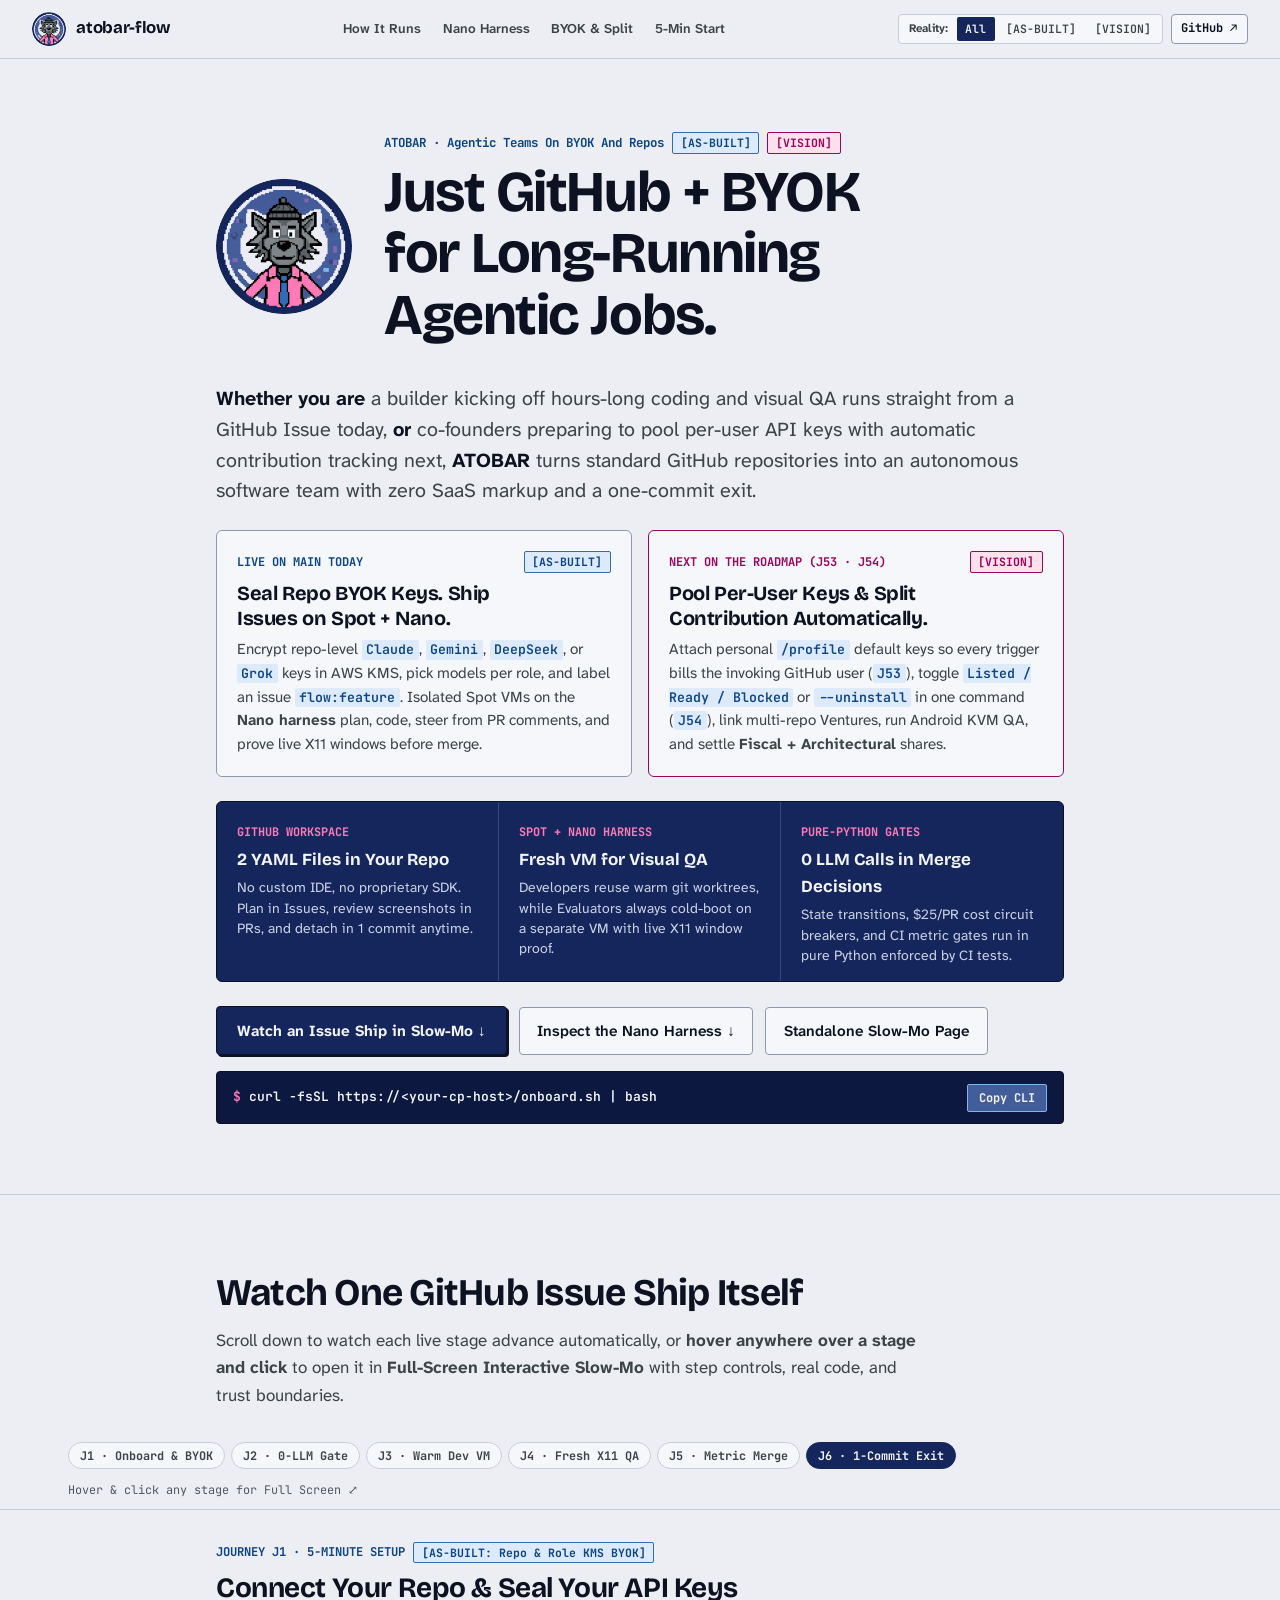
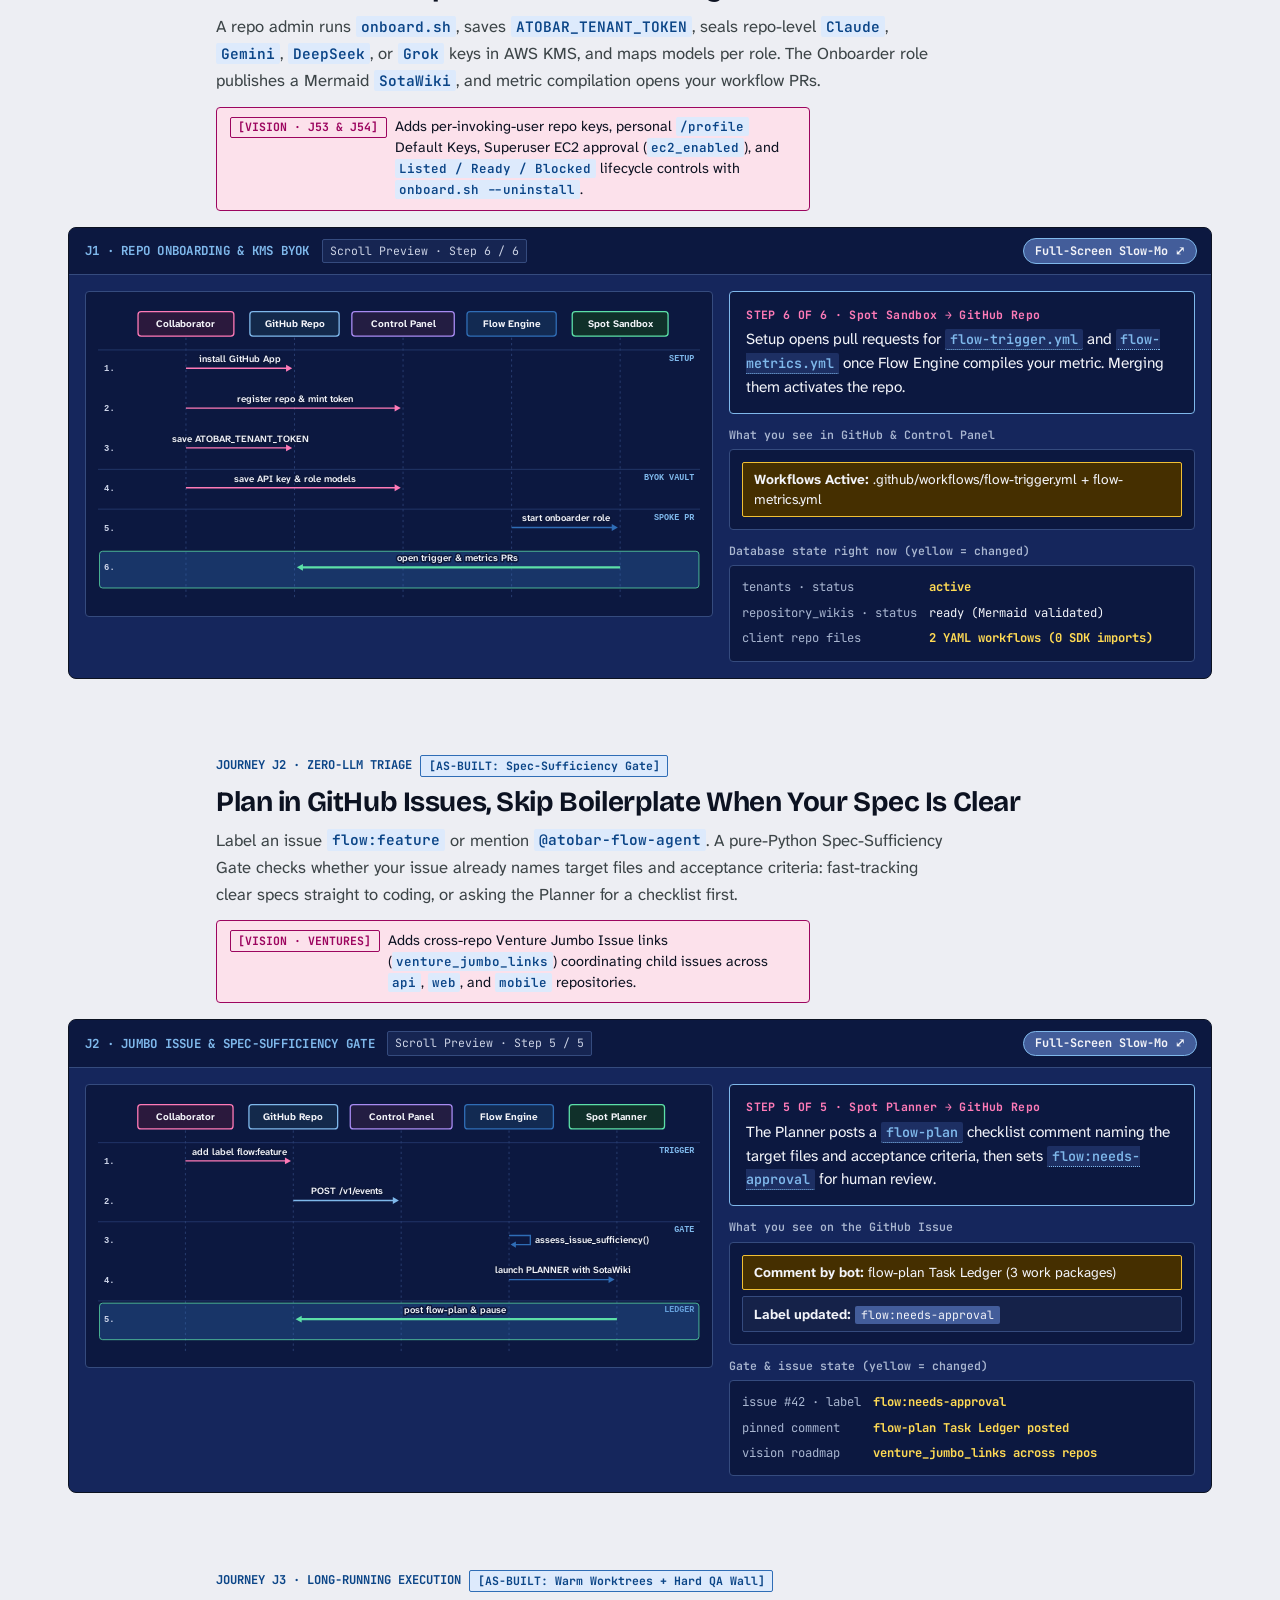
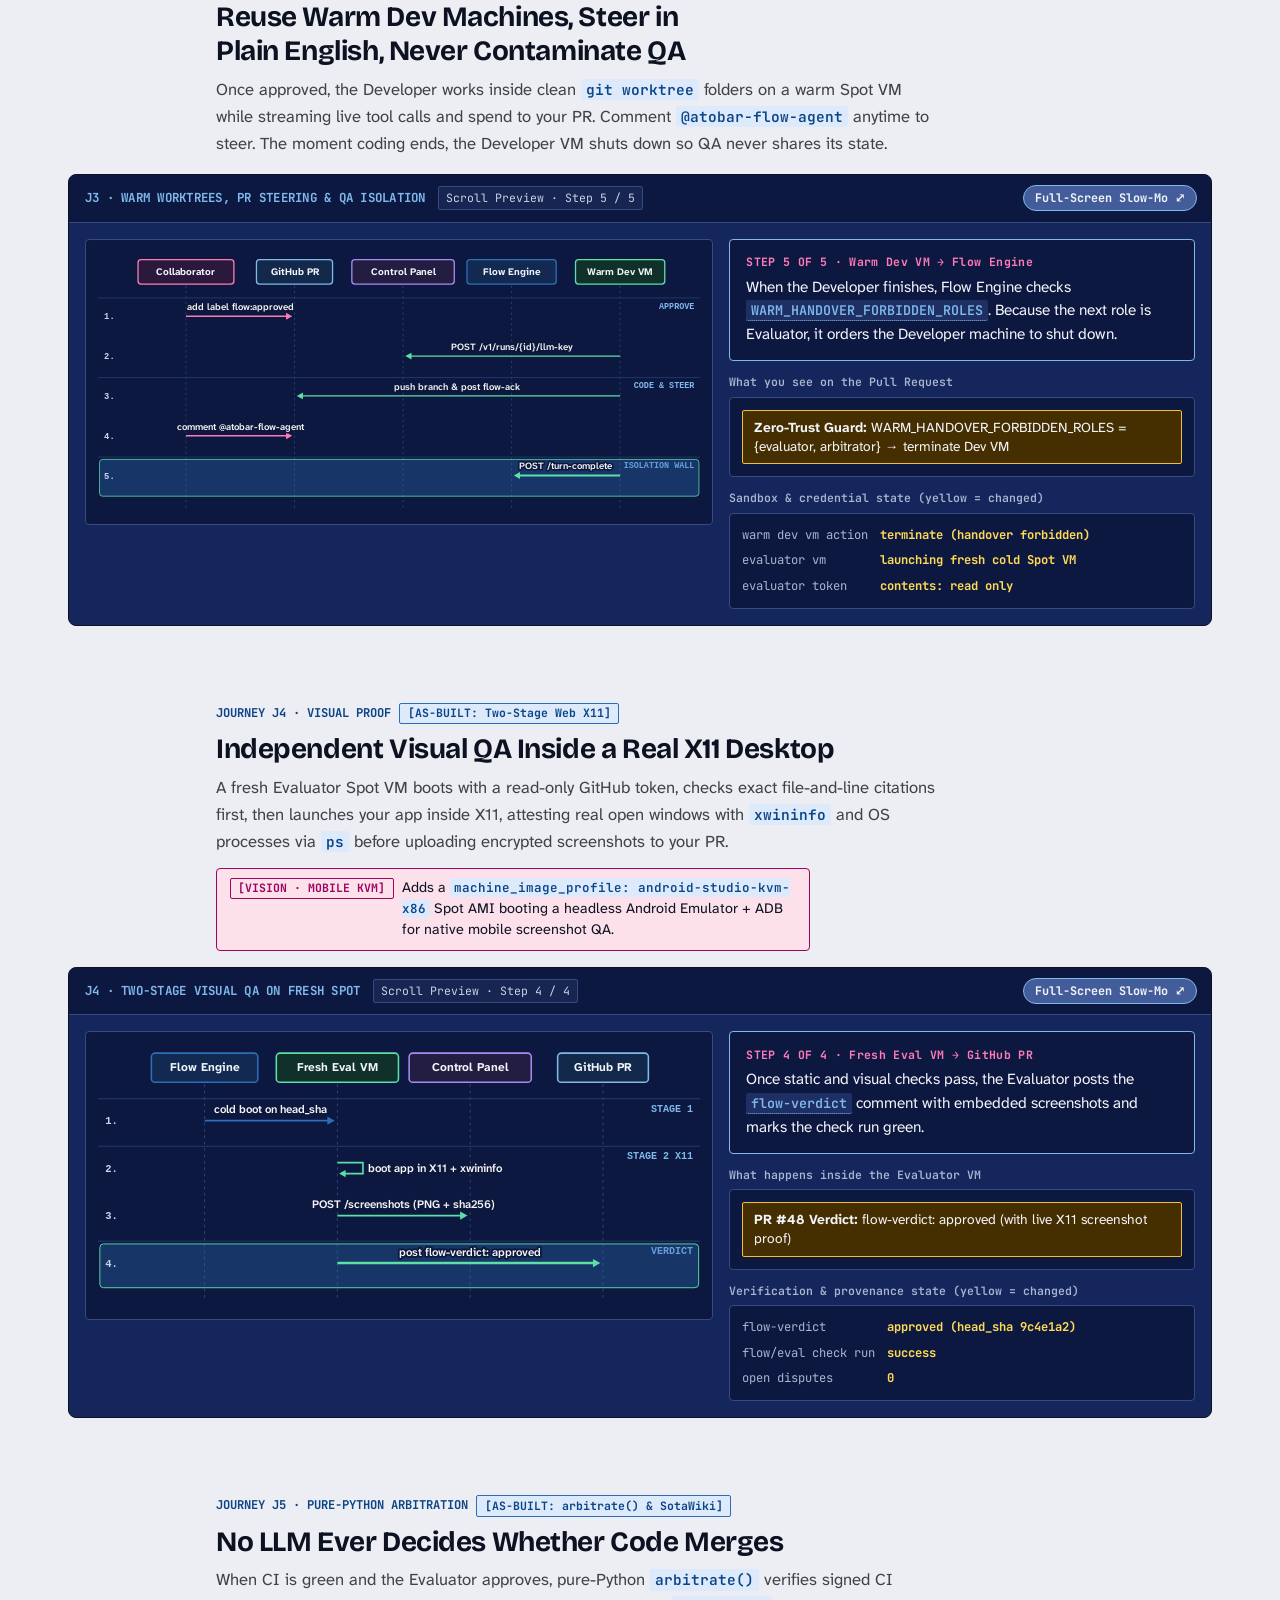
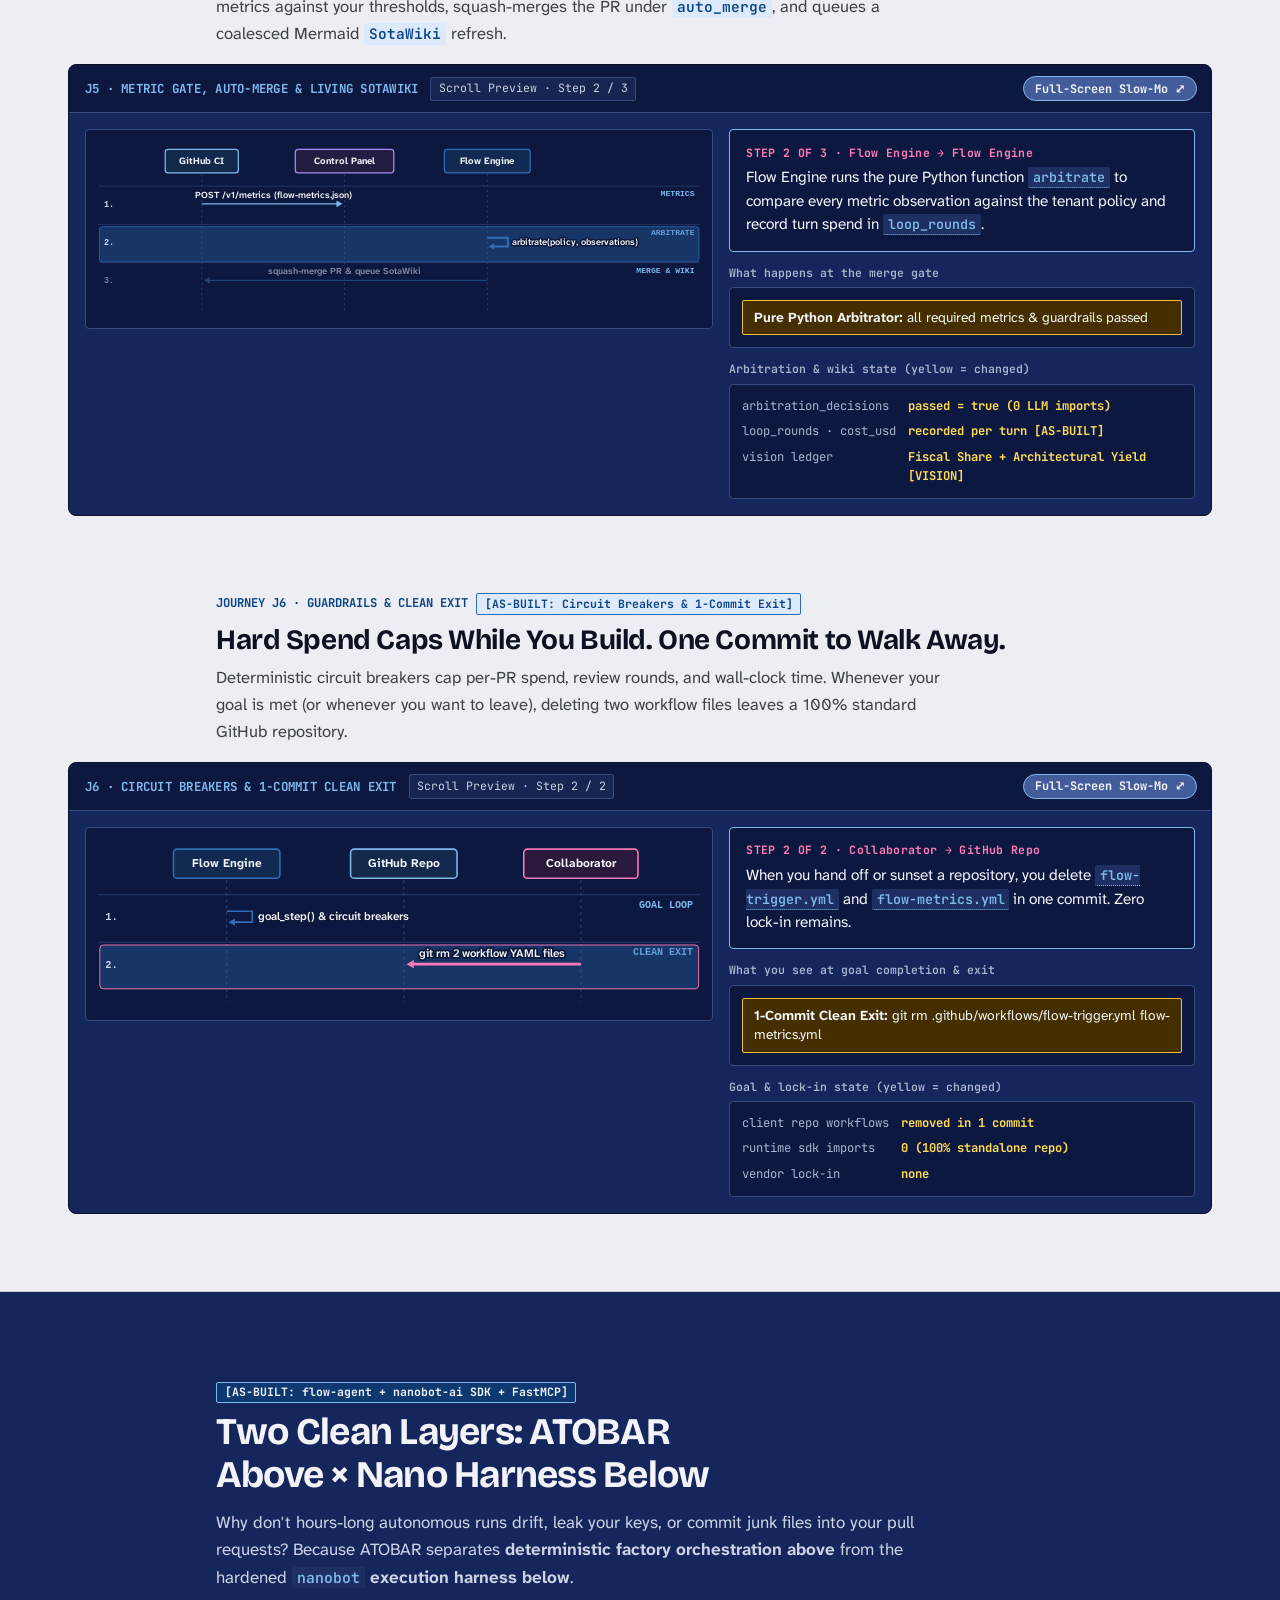
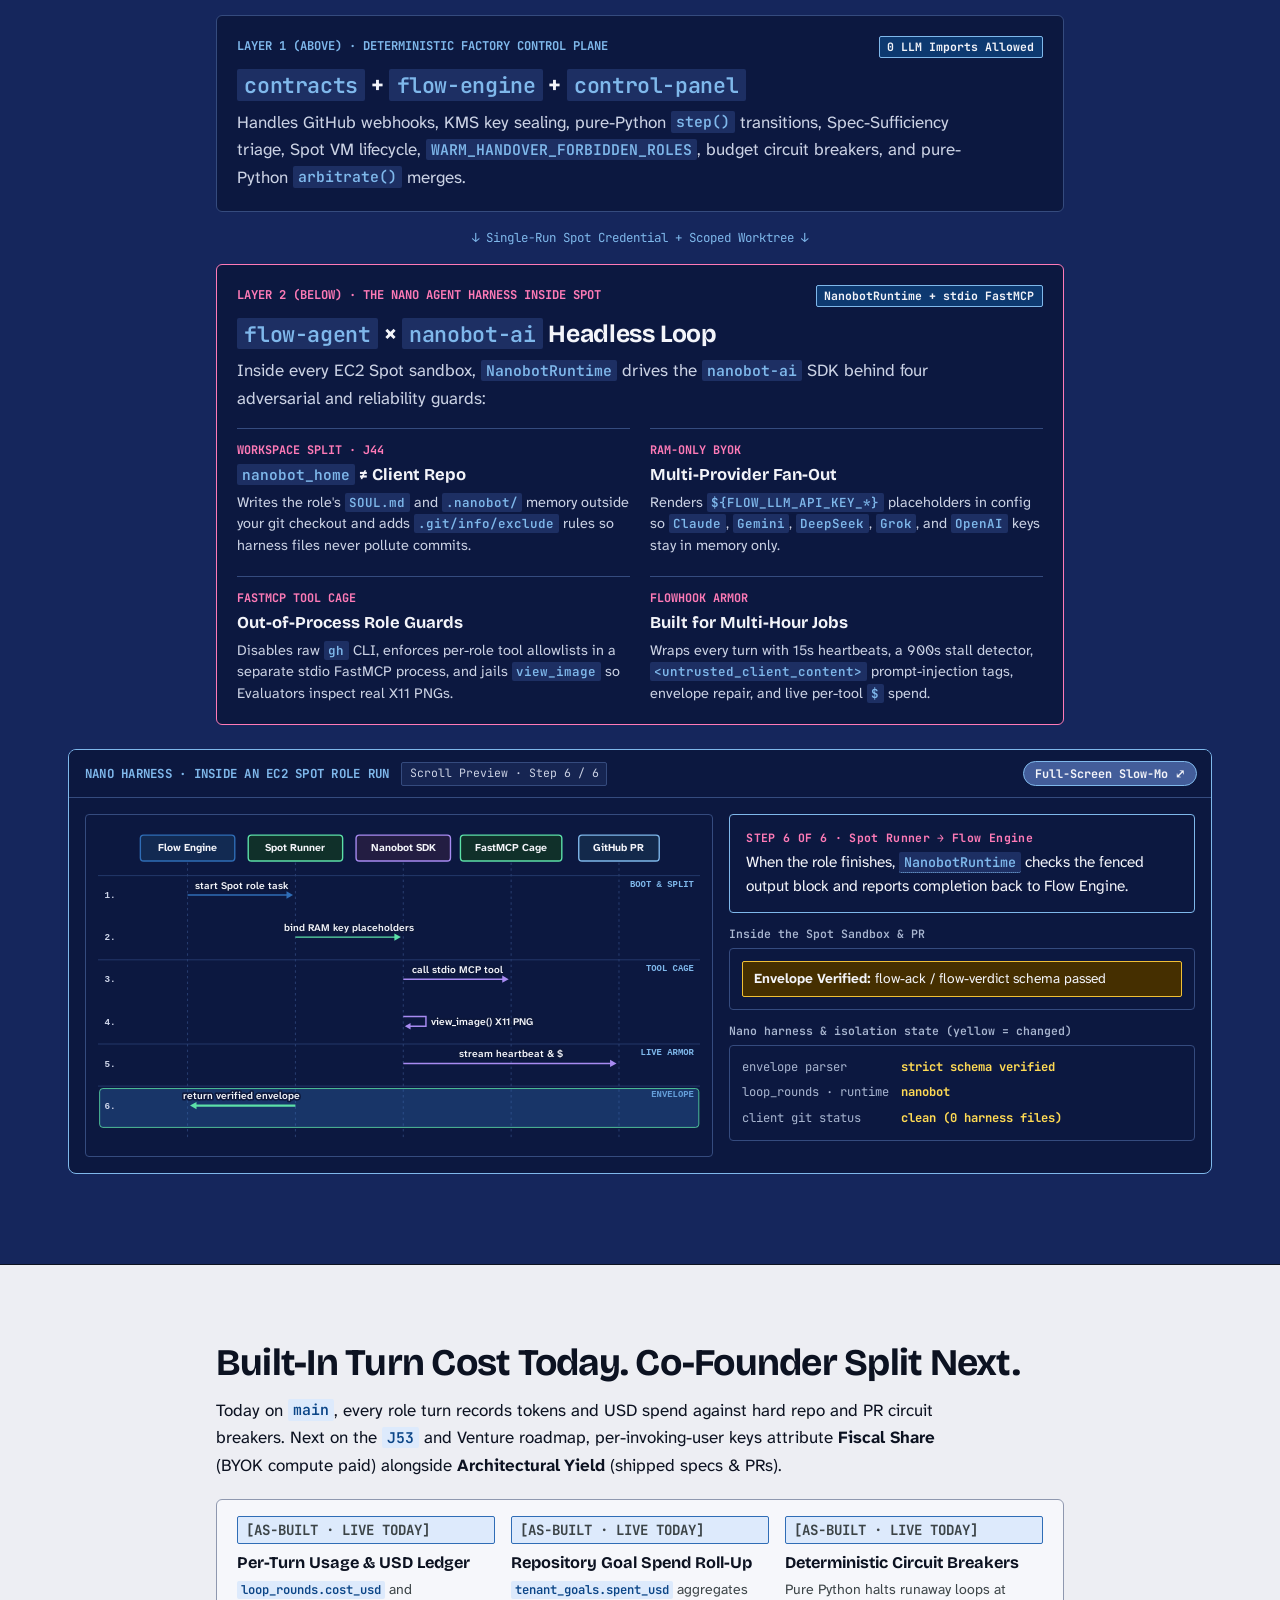
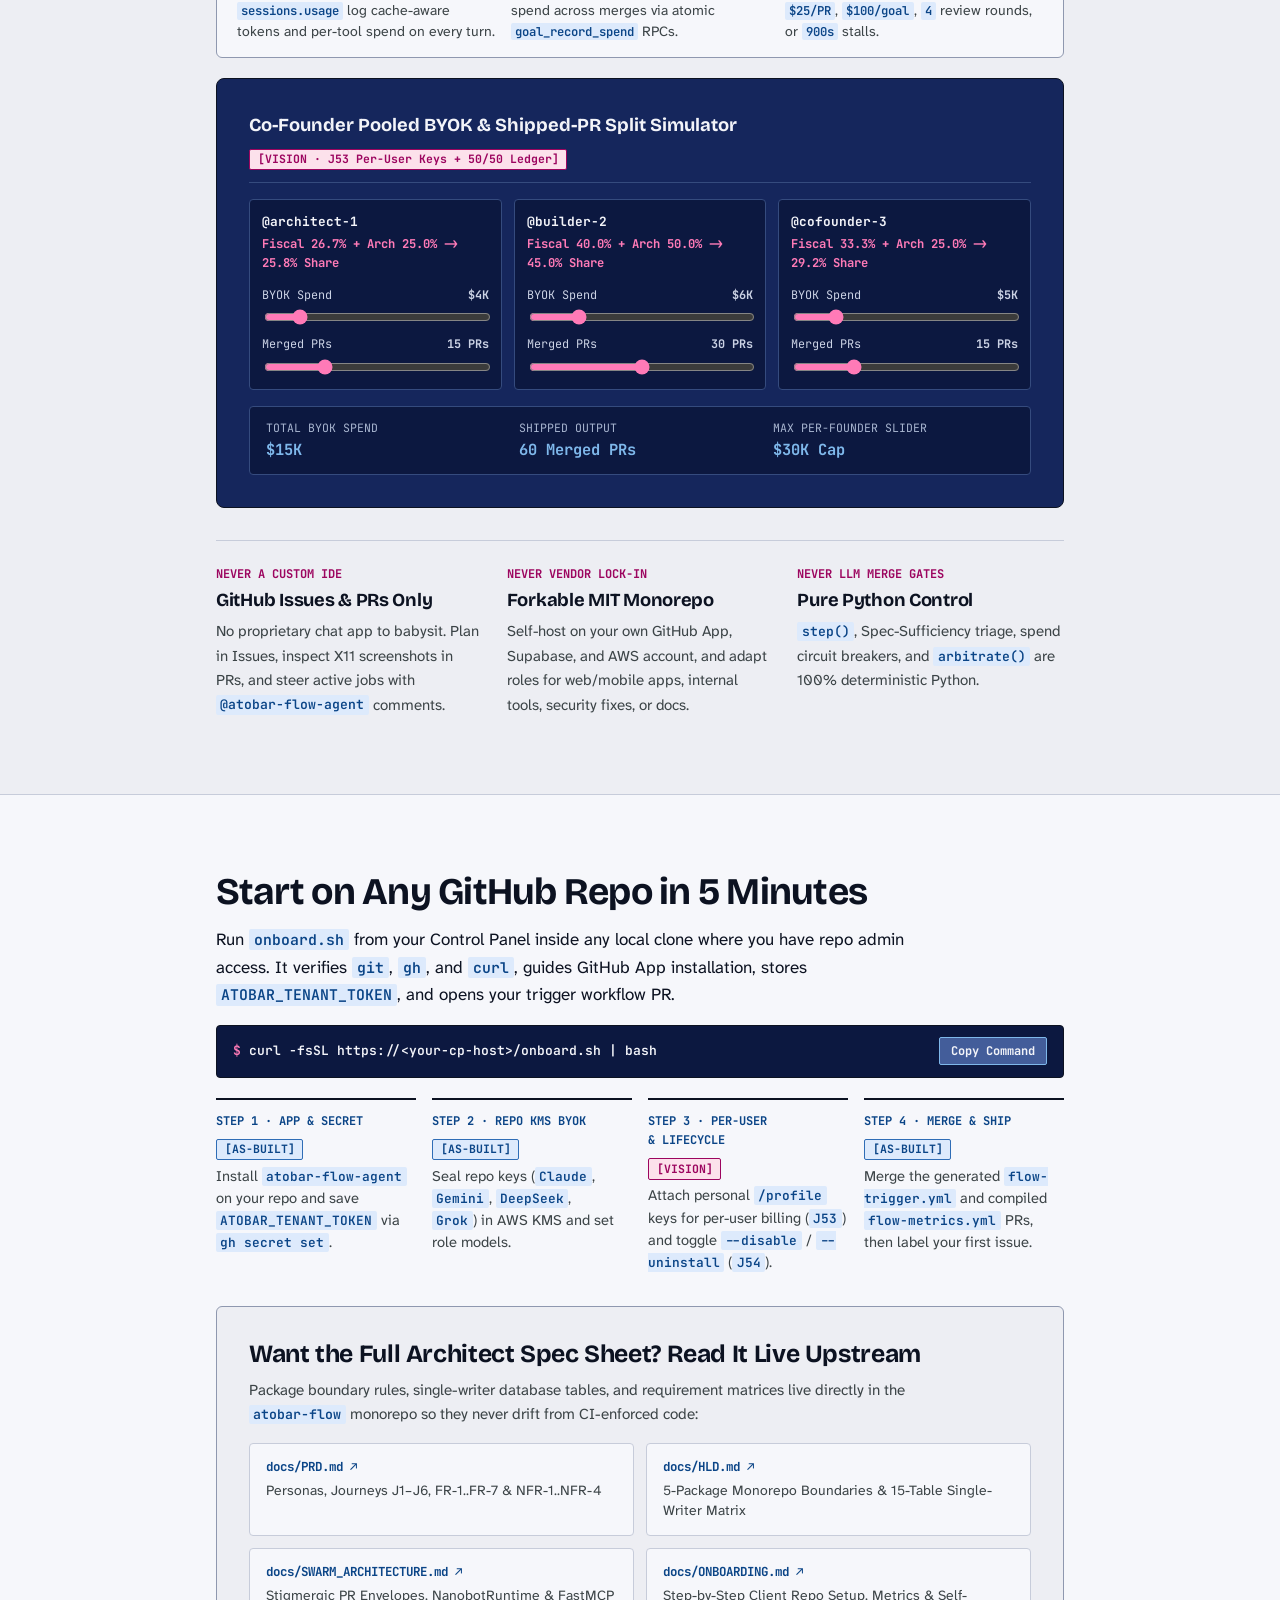
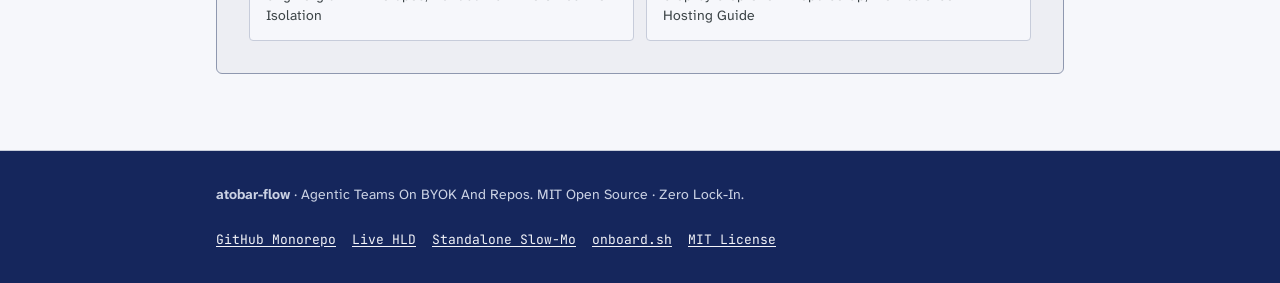
==== commit 7c09dffc: "Redesign product story, Nano harness slow-mo, and ground-truth reality filter" ====
--- a/index.html
+++ b/index.html
@@ -3,12 +3,11 @@
 <head>
   <meta charset="utf-8">
   <meta name="viewport" content="width=device-width, initial-scale=1">
-  <title>atobar-flow: Agentic Teams On BYOK And Repos | Hub-and-Spoke Software Factory</title>
-  <meta name="description" content="ATOBAR (Agentic Teams On BYOK And Repos) is a Hub-and-Spoke software factory built around GitHub. Share KMS-encrypted BYOK keys, coordinate in GitHub Issues and Pull Requests, and let isolated Spot roles write, visually verify in X11, and squash-merge code with a 1-commit exit.">
+  <title>atobar-flow | Just GitHub + BYOK for Long-Running Agentic Jobs</title>
+  <meta name="description" content="Whether you are kicking off hours-long coding and visual QA jobs from a GitHub Issue today or pooling per-user BYOK keys across co-founders next, ATOBAR runs isolated Spot + Nano harness agents on your repos with zero lock-in.">
   <meta name="theme-color" content="#edeef3">
   <link rel="icon" type="image/png" href="images/favicon.png">
 
-  <!-- Non-Reflex Technical Typography: Bricolage Grotesque + Atkinson Hyperlegible Next + JetBrains Mono fallback for Commit Mono -->
   <link rel="preconnect" href="https://fonts.googleapis.com">
   <link rel="preconnect" href="https://fonts.gstatic.com" crossorigin>
   <link href="https://fonts.googleapis.com/css2?family=Atkinson+Hyperlegible+Next:ital,wght@0,400..700;1,400..700&family=Bricolage+Grotesque:opsz,wght@12..96,600;12..96,700&family=JetBrains+Mono:wght@400;600;700&display=swap" rel="stylesheet">
@@ -16,1328 +15,995 @@
   <link rel="stylesheet" href="css/tokens.css">
   <link rel="stylesheet" href="css/site.css">
 </head>
-<body>
+<body id="top">
   <a class="skip-link" href="#main-content">Skip to main content</a>
 
-  <!-- ========================================================================
-       STICKY TOP UTILITY BAR & REALITY FILTER ([AS-BUILT] / [VISION] ONLY)
-       ======================================================================== -->
   <header class="topbar" role="banner">
-    <div class="container topbar-inner">
+    <div class="topbar-wrap topbar-inner">
       <a class="brand-lockup" href="#top" aria-label="atobar-flow home">
-        <img class="brand-avatar" src="images/atobar-logo.jpeg" width="38" height="38" alt="atobar-flow pixel-art wolf crest">
-        <span class="brand-text">
-          <span class="brand-name">atobar-flow</span>
-          <span class="brand-sub">Agentic Teams On BYOK And Repos</span>
-        </span>
+        <img class="brand-avatar" src="images/atobar-logo.jpeg" width="34" height="34" alt="atobar-flow pixel-art wolf crest">
+        <span class="brand-name">atobar-flow</span>
       </a>
 
-      <nav class="topnav" aria-label="Primary page sections">
-        <a href="#pitch">Vision</a>
-        <a href="#personas">Personas &amp; Anti-Goals</a>
-        <a href="#journeys">User Journeys (J1&ndash;J6)</a>
-        <a href="#requirements">Requirements</a>
-        <a href="#architecture">Architecture</a>
-        <a href="#onboarding">5-Min Onboarding</a>
+      <nav class="topnav" aria-label="Primary sections">
+        <a href="#journeys">How It Runs</a>
+        <a href="#nano-harness">Nano Harness</a>
+        <a href="#economics">BYOK &amp; Split</a>
+        <a href="#onboarding">5-Min Start</a>
       </nav>
 
       <div class="topbar-controls">
-        <div class="reality-filter" role="group" aria-label="Filter features by ground-truth implementation status">
-          <span class="filter-label">Reality Filter:</span>
+        <div class="reality-filter" role="group" aria-label="Filter features by implementation status">
+          <span class="filter-label">Reality:</span>
           <button type="button" class="filter-btn" data-filter="all" aria-pressed="true">All</button>
-          <button type="button" class="filter-btn" data-filter="as-built" aria-pressed="false" title="Live on main in atobar-flow">[AS-BUILT]</button>
-          <button type="button" class="filter-btn" data-filter="vision" aria-pressed="false" title="Roadmap &amp; open Jumbo specs (J53/J54)">[VISION]</button>
-        </div>
-
-        <a class="repo-link-pill" href="https://github.com/atobar-flow/atobar-flow" target="_blank" rel="noopener">GitHub ↗</a>
+          <button type="button" class="filter-btn" data-filter="as-built" aria-pressed="false" title="Only features live on main in atobar-flow today">[AS-BUILT]</button>
+          <button type="button" class="filter-btn" data-filter="vision" aria-pressed="false" title="Only roadmap &amp; open Jumbo specs (J53, J54, Ventures)">[VISION]</button>
+        </div>
+        <a class="repo-link-pill" href="https://github.com/atobar-flow/atobar-flow" target="_blank" rel="noopener">GitHub &nearr;</a>
       </div>
     </div>
 
     <div id="filter-banner" class="filter-banner" hidden aria-live="polite">
-      <div class="container filter-banner-inner">
-        <span id="filter-banner-text" class="mono">Filtering page elements by implementation status.</span>
-        <button type="button" id="filter-reset-btn" class="filter-reset-link">Reset Filter (Show All)</button>
+      <div class="topbar-wrap filter-banner-inner">
+        <span id="filter-banner-text" class="mono">Filtering sections by ground-truth implementation status.</span>
+        <button type="button" id="filter-reset-btn" class="filter-reset-link">Show All</button>
       </div>
     </div>
   </header>
 
   <main id="main-content">
-    <!-- ======================================================================
-         ZONE 1: SINGLE-COLUMN HERO — VISION & BYOK COST ROUTING
-         ====================================================================== -->
     <section id="pitch" class="hero" aria-labelledby="hero-heading">
       <div class="container">
-        <div class="hero-brand-row">
+        <div class="hero-top">
           <img
             class="crest-logo-img"
             src="images/atobar-logo.jpeg"
             width="2048"
             height="2048"
-            alt="ATOBAR pixel-art wolf emblem in a navy crest ring, wearing a pink shirt and royal cobalt tie"
+            alt="ATOBAR pixel-art wolf mascot wearing a beanie, pink shirt, and royal cobalt tie inside a navy crest"
           >
-          <div class="hero-brand-copy">
-            <div class="hero-meta-bar">
-              <span class="badge badge-as-built" data-status="as-built">[AS-BUILT: Hub-and-Spoke Factory]</span>
-              <span class="badge badge-vision" data-status="vision">[VISION: Per-Invoking-User BYOK &amp; Equity Ledger]</span>
-            </div>
-            <h1 id="hero-heading">Agentic Teams On BYOK And Repos (ATOBAR)</h1>
-          </div>
-        </div>
-
-        <p class="hero-subhead">
-          <strong>ATOBAR</strong> (<em>Agentic Teams On BYOK And Repos</em>) is a Hub-and-Spoke software factory built around GitHub.
-          Co-founders and collaborators bring their own KMS-encrypted LLM API keys (<strong>BYOK</strong>), route costs and models
-          <strong>per repository and per role today</strong> (<code>[AS-BUILT]</code>) with <strong>per-invoking-user billing and profile default keys</strong>
-          next (<code>[VISION]</code>), coordinate strictly through <strong>GitHub Jumbo Issues and Pull Requests</strong>, and let isolated AWS EC2 Spot
-          roles (<code>PLANNER</code> &rarr; <code>DEVELOPER</code> &rarr; <code>EVALUATOR</code> &rarr; <code>ARBITRATOR</code>) write, visually verify in X11,
-          and squash-merge code with a <strong>one-commit exit</strong>.
+          <div class="hero-headline-wrap">
+            <div class="hero-tag-line">
+              <span>ATOBAR &middot; Agentic Teams On BYOK And Repos</span>
+              <span class="badge badge-as-built" data-status="as-built">[AS-BUILT]</span>
+              <span class="badge badge-vision" data-status="vision">[VISION]</span>
+            </div>
+            <h1 id="hero-heading">Just GitHub + BYOK for Long-Running Agentic Jobs.</h1>
+          </div>
+        </div>
+
+        <p class="hero-lead">
+          <strong>Whether you are</strong> a builder kicking off hours-long coding and visual QA runs straight from a GitHub Issue today,
+          <strong>or</strong> co-founders preparing to pool per-user API keys with automatic contribution tracking next, <strong>ATOBAR</strong>
+          turns standard GitHub repositories into an autonomous software team with zero SaaS markup and a one-commit exit.
         </p>
 
-        <p class="hero-subhead">
-          <strong>Fully Forkable for Any Use-Case:</strong> ATOBAR is 100% open-source (MIT) and domain-neutral. You can fork the
-          monorepo, connect your own GitHub App, database, and cloud account, and adapt the roles or verification checks for any workflow:
-          building web and mobile apps, automating internal company tools, running security or compliance fixes, maintaining data pipelines,
-          or keeping documentation in sync with code.
-        </p>
-
-        <!-- 4 Core Vision Pillars -->
-        <div class="venture-ribbon" aria-label="Core ATOBAR Architectural Pillars">
-          <div class="venture-cell" data-status="as-built vision">
-            <span class="venture-cell-num">BYOK Cost Routing</span>
-            <span class="venture-cell-label">Per-Repo &amp; Role Live &middot; Per-User <code>[VISION]</code></span>
-          </div>
-          <div class="venture-cell" data-status="as-built">
-            <span class="venture-cell-num">GitHub Workspace</span>
-            <span class="venture-cell-label">Jumbo Issues &amp; PRs (No Custom IDE)</span>
-          </div>
-          <div class="venture-cell" data-status="as-built vision">
-            <span class="venture-cell-num">Unattended QA</span>
-            <span class="venture-cell-label">Web X11 Live &middot; Android KVM <code>[VISION]</code></span>
-          </div>
-          <div class="venture-cell" data-status="as-built">
-            <span class="venture-cell-num">1-Commit Exit</span>
-            <span class="venture-cell-label">Delete 2 YAML Files &rarr; Zero Lock-In</span>
-          </div>
-        </div>
-
-        <!-- 3 Concrete Architectural Proof Rows -->
-        <div class="proof-ledger" role="list" aria-label="Three verifiable architectural guarantees">
-          <div class="proof-row" role="listitem" data-status="as-built">
-            <span class="proof-idx">PROOF 1</span>
-            <div class="proof-copy">
-              <strong>2 YAML Files in Client Repo:</strong> Client repositories hold only <code>.github/workflows/flow-trigger.yml</code> and
-              <code>flow-metrics.yml</code>. Zero Atobar runtime SDKs. Delete those two files and your repository is 100% standalone.
-            </div>
-            <span class="badge badge-as-built">[AS-BUILT]</span>
-          </div>
-
-          <div class="proof-row" role="listitem" data-status="as-built">
-            <span class="proof-idx">PROOF 2</span>
-            <div class="proof-copy">
-              <strong>0 LLM Calls in State &amp; Merge Gates:</strong> <code>step()</code> (<code>machine.py</code>),
-              <code>assess_issue_sufficiency()</code> (<code>sufficiency.py</code>), and <code>arbitrate()</code> (<code>arbitration.py</code>)
-              are 100% deterministic Python. CI enforces <code>tests/test_boundaries.py</code> blocking LLM SDK imports in <code>contracts</code> and <code>flow-engine</code>.
-            </div>
-            <span class="badge badge-as-built">[AS-BUILT]</span>
-          </div>
-
-          <div class="proof-row" role="listitem" data-status="as-built">
-            <span class="proof-idx">PROOF 3</span>
-            <div class="proof-copy">
-              <strong>Fresh Spot VM for Visual QA:</strong> <code>WARM_HANDOVER_FORBIDDEN_ROLES = {"evaluator", "arbitrator"}</code>
-              guarantees <code>EVALUATOR</code> never reuses a <code>DEVELOPER</code> VM, holds a <code>contents: read</code> token, and verifies live X11 windows via <code>xwininfo</code> and <code>ps</code>.
-            </div>
-            <span class="badge badge-as-built">[AS-BUILT]</span>
+        <div class="audience-split">
+          <div class="audience-pane" data-status="as-built">
+            <div class="audience-pane-top">
+              <span class="audience-who">LIVE ON MAIN TODAY</span>
+              <span class="badge badge-as-built">[AS-BUILT]</span>
+            </div>
+            <h2>Seal Repo BYOK Keys. Ship Issues on Spot + Nano.</h2>
+            <p>
+              Encrypt repo-level <code>Claude</code>, <code>Gemini</code>, <code>DeepSeek</code>, or <code>Grok</code> keys in AWS KMS, pick models per role,
+              and label an issue <code>flow:feature</code>. Isolated Spot VMs on the <strong>Nano harness</strong> plan, code, steer from PR comments, and prove live X11 windows before merge.
+            </p>
+          </div>
+
+          <div class="audience-pane is-vision-pane" data-status="vision">
+            <div class="audience-pane-top">
+              <span class="audience-who">NEXT ON THE ROADMAP (J53 &middot; J54)</span>
+              <span class="badge badge-vision">[VISION]</span>
+            </div>
+            <h2>Pool Per-User Keys &amp; Split Contribution Automatically.</h2>
+            <p>
+              Attach personal <code>/profile</code> default keys so every trigger bills the invoking GitHub user (<code>J53</code>), toggle
+              <code>Listed / Ready / Blocked</code> or <code>&#45;&#45;uninstall</code> in one command (<code>J54</code>), link multi-repo Ventures, run Android KVM QA, and settle <strong>Fiscal + Architectural</strong> shares.
+            </p>
+          </div>
+        </div>
+
+        <div class="equation-strip" data-status="as-built" aria-label="How the live ATOBAR factory runs in three steps">
+          <div class="equation-step">
+            <span class="equation-num">GITHUB WORKSPACE</span>
+            <span class="equation-title">2 YAML Files in Your Repo</span>
+            <span class="equation-desc">No custom IDE, no proprietary SDK. Plan in Issues, review screenshots in PRs, and detach in 1 commit anytime.</span>
+          </div>
+          <div class="equation-step">
+            <span class="equation-num">SPOT + NANO HARNESS</span>
+            <span class="equation-title">Fresh VM for Visual QA</span>
+            <span class="equation-desc">Developers reuse warm git worktrees, while Evaluators always cold-boot on a separate VM with live X11 window proof.</span>
+          </div>
+          <div class="equation-step">
+            <span class="equation-num">PURE-PYTHON GATES</span>
+            <span class="equation-title">0 LLM Calls in Merge Decisions</span>
+            <span class="equation-desc">State transitions, $25/PR cost circuit breakers, and CI metric gates run in pure Python enforced by CI tests.</span>
           </div>
         </div>
 
         <div class="hero-cta-row">
-          <a class="btn-primary" href="#journeys">Step Through the 6 User Journeys (Slow-Mo) &darr;</a>
-          <a class="btn-secondary" href="explainers/user-journeys.html">Open Standalone code-slowmo Explainer</a>
-          <a class="btn-secondary" href="#architecture">Inspect Package &amp; DB Boundaries</a>
+          <a class="btn-primary" href="#journeys">Watch an Issue Ship in Slow-Mo &darr;</a>
+          <a class="btn-secondary" href="#nano-harness">Inspect the Nano Harness &darr;</a>
+          <a class="btn-secondary" href="explainers/user-journeys.html">Standalone Slow-Mo Page</a>
         </div>
 
         <div class="cli-snippet-box" data-status="as-built">
-          <code class="cli-snippet-code"><span class="prompt-char">$</span>curl -fsSL https://raw.githubusercontent.com/atobar-flow/atobar-flow/main/scripts/onboard.sh | bash</code>
-          <button type="button" class="copy-btn" data-copy-text="curl -fsSL https://raw.githubusercontent.com/atobar-flow/atobar-flow/main/scripts/onboard.sh | bash">Copy CLI</button>
+          <code class="cli-snippet-code"><span class="prompt-char">$</span>curl -fsSL https://&lt;your-cp-host&gt;/onboard.sh | bash</code>
+          <button type="button" class="copy-btn" data-copy-text="curl -fsSL https://<your-cp-host>/onboard.sh | bash">Copy CLI</button>
         </div>
       </div>
     </section>
 
-    <!-- ======================================================================
-         ZONE 2: TARGET PERSONAS (P1 & P2), FORKABILITY & EXPLICIT ANTI-GOALS
-         ====================================================================== -->
-    <section id="personas" class="reference-section" aria-labelledby="personas-heading">
+    <section id="journeys" class="scrolly-section" aria-labelledby="journeys-heading">
+      <div class="container section-header">
+        <h2 id="journeys-heading">Watch One GitHub Issue Ship Itself</h2>
+        <p>
+          Scroll down to watch each live stage advance automatically, or <strong>hover anywhere over a stage and click</strong> to open it in
+          <strong>Full-Screen Interactive Slow-Mo</strong> with step controls, real code, and trust boundaries.
+        </p>
+      </div>
+
+      <div class="journey-rail-sticky" role="navigation" aria-label="User Journey progress">
+        <div class="scrolly-wide journey-rail-inner">
+          <div class="journey-rail-buttons">
+            <button type="button" class="scene-jump-btn" data-scene-target="1" aria-current="step">J1 &middot; Onboard &amp; BYOK</button>
+            <button type="button" class="scene-jump-btn" data-scene-target="2">J2 &middot; 0-LLM Gate</button>
+            <button type="button" class="scene-jump-btn" data-scene-target="3">J3 &middot; Warm Dev VM</button>
+            <button type="button" class="scene-jump-btn" data-scene-target="4">J4 &middot; Fresh X11 QA</button>
+            <button type="button" class="scene-jump-btn" data-scene-target="5">J5 &middot; Metric Merge</button>
+            <button type="button" class="scene-jump-btn" data-scene-target="6">J6 &middot; 1-Commit Exit</button>
+          </div>
+          <span class="journey-rail-hint">Hover &amp; click any stage for Full Screen &#10530;</span>
+        </div>
+      </div>
+
+      <article id="journey-1" class="journey-beat" data-beat-idx="1">
+        <div class="container beat-lead">
+          <div data-status="as-built">
+            <div class="beat-meta">
+              <span class="beat-step-tag">JOURNEY J1 &middot; 5-MINUTE SETUP</span>
+              <span class="badge badge-as-built">[AS-BUILT: Repo &amp; Role KMS BYOK]</span>
+            </div>
+            <h3>Connect Your Repo &amp; Seal Your API Keys</h3>
+            <p>
+              A repo admin runs <code>onboard.sh</code>, saves <code>ATOBAR_TENANT_TOKEN</code>, seals repo-level <code>Claude</code>, <code>Gemini</code>,
+              <code>DeepSeek</code>, or <code>Grok</code> keys in AWS KMS, and maps models per role. The Onboarder role publishes a Mermaid
+              <code>SotaWiki</code>, and metric compilation opens your workflow PRs.
+            </p>
+          </div>
+
+          <div class="vision-note" data-status="vision">
+            <span class="badge badge-vision">[VISION &middot; J53 &amp; J54]</span>
+            <span>
+              Adds per-invoking-user repo keys, personal <code>/profile</code> Default Keys, Superuser EC2 approval (<code>ec2_enabled</code>), and <code>Listed / Ready / Blocked</code> lifecycle controls with <code>onboard.sh &#45;&#45;uninstall</code>.
+            </span>
+          </div>
+        </div>
+
+        <div class="scrolly-wide" data-status="as-built">
+          <div class="slowmo-stage stage-dark" data-stage-id="j1">
+            <button type="button" class="slowmo-launch-overlay" data-slowmo-open aria-label="Open Journey J1 Onboarding in Full-Screen Interactive Slow-Mo">
+              <span class="slowmo-corner-cue">Full-Screen Slow-Mo &#10530;</span>
+              <span class="slowmo-hover-card">
+                <span class="slowmo-hover-title">&#10530; Open Full-Screen Interactive Slow-Mo</span>
+                <span class="slowmo-hover-sub">Step through J1 Onboarding, KMS envelope code &amp; key isolation rules</span>
+              </span>
+            </button>
+
+            <div class="slowmo-topbar">
+              <div class="slowmo-title-group">
+                <span class="slowmo-title">J1 &middot; REPO ONBOARDING &amp; KMS BYOK</span>
+                <span class="slowmo-preview-step-pill" data-preview-pill>Scroll Preview &middot; Step 1 / 6</span>
+                <div class="slowmo-fs-switcher" role="navigation" aria-label="Switch walkthrough in full screen"><button type="button" class="slowmo-fs-jump" data-fs-switch="j1">J1 Onboard</button><button type="button" class="slowmo-fs-jump" data-fs-switch="j2">J2 Gate</button><button type="button" class="slowmo-fs-jump" data-fs-switch="j3">J3 Dev VM</button><button type="button" class="slowmo-fs-jump" data-fs-switch="j4">J4 X11 QA</button><button type="button" class="slowmo-fs-jump" data-fs-switch="j5">J5 Merge</button><button type="button" class="slowmo-fs-jump" data-fs-switch="j6">J6 Exit</button><button type="button" class="slowmo-fs-jump" data-fs-switch="nano">Nano Harness</button></div>
+              </div>
+              <div class="slowmo-topbar-controls">
+                <div class="slowmo-tabs" role="tablist" aria-label="Journey J1 views">
+                  <button type="button" role="tab" class="slowmo-tab-btn" data-journey-tab="slowmo" aria-selected="true">1. Slow-Mo Flow</button>
+                  <button type="button" role="tab" class="slowmo-tab-btn" data-journey-tab="artifact" aria-selected="false">2. Code Artifact</button>
+                  <button type="button" role="tab" class="slowmo-tab-btn" data-journey-tab="boundary" aria-selected="false">3. Security Boundary</button>
+                </div>
+                <button type="button" class="slowmo-close-btn" data-slowmo-close>Exit Full Screen (Esc) &#10005;</button>
+              </div>
+            </div>
+
+            <div class="slowmo-pane" data-pane="slowmo">
+              <div data-slowmo-mount="j1-onboarding"></div>
+            </div>
+
+            <div class="slowmo-pane" data-pane="artifact" hidden>
+              <div class="artifact-header-bar">
+                <span>control-panel/src/control_panel/llm_keys.py &amp; client_templates.py</span>
+                <span class="badge badge-as-built">[AS-BUILT]</span>
+              </div>
+              <pre class="artifact-code-block"><code># 1. Connect a client repository clone via your Control Panel (~5 minutes):
+$ curl -fsSL https://&lt;your-cp-host&gt;/onboard.sh | bash
+
+# 2. AWS KMS Envelope Encryption (control_panel/llm_keys.py):
+# Validated providers on main today: gemini, claude, deepseek, grok
+context = {"tenant_id": str(tenant_id), "provider": provider}
+ct = AESGCM(dek).encrypt(nonce, plaintext.encode("utf-8"), f"{tenant_id}:{provider}".encode())</code></pre>
+            </div>
+
+            <div class="slowmo-pane" data-pane="boundary" hidden>
+              <div class="boundary-spec-grid">
+                <div class="boundary-box">
+                  <span class="boundary-box-title">SINGLE-WRITER KEY VAULT</span>
+                  <p>
+                    Only <code>control-panel</code> can read or write <code>tenant_llm_keys</code> and <code>tenant_role_llm</code> (enforced by <code>tests/test_table_ownership.py</code>).
+                  </p>
+                </div>
+                <div class="boundary-box">
+                  <span class="boundary-box-title">SINGLE-USE INSTANCE CLAIM</span>
+                  <p>
+                    A Spot VM claims its role key once via <code>POST /v1/runs/{run_id}/llm-key</code>, locking the credential to its AWS EC2 instance ID.
+                  </p>
+                </div>
+              </div>
+            </div>
+          </div>
+        </div>
+      </article>
+
+      <article id="journey-2" class="journey-beat" data-beat-idx="2">
+        <div class="container beat-lead">
+          <div data-status="as-built">
+            <div class="beat-meta">
+              <span class="beat-step-tag">JOURNEY J2 &middot; ZERO-LLM TRIAGE</span>
+              <span class="badge badge-as-built">[AS-BUILT: Spec-Sufficiency Gate]</span>
+            </div>
+            <h3>Plan in GitHub Issues, Skip Boilerplate When Your Spec Is Clear</h3>
+            <p>
+              Label an issue <code>flow:feature</code> or mention <code>@atobar-flow-agent</code>. A pure-Python Spec-Sufficiency Gate checks whether your issue already names target files and
+              acceptance criteria: fast-tracking clear specs straight to coding, or asking the Planner for a checklist first.
+            </p>
+          </div>
+
+          <div class="vision-note" data-status="vision">
+            <span class="badge badge-vision">[VISION &middot; VENTURES]</span>
+            <span>
+              Adds cross-repo Venture Jumbo Issue links (<code>venture_jumbo_links</code>) coordinating child issues across <code>api</code>, <code>web</code>, and <code>mobile</code> repositories.
+            </span>
+          </div>
+        </div>
+
+        <div class="scrolly-wide" data-status="as-built">
+          <div class="slowmo-stage stage-dark" data-stage-id="j2">
+            <button type="button" class="slowmo-launch-overlay" data-slowmo-open aria-label="Open Journey J2 Planning in Full-Screen Interactive Slow-Mo">
+              <span class="slowmo-corner-cue">Full-Screen Slow-Mo &#10530;</span>
+              <span class="slowmo-hover-card">
+                <span class="slowmo-hover-title">&#10530; Open Full-Screen Interactive Slow-Mo</span>
+                <span class="slowmo-hover-sub">Step through J2 Spec-Sufficiency Gate &amp; flow-plan checklist</span>
+              </span>
+            </button>
+
+            <div class="slowmo-topbar">
+              <div class="slowmo-title-group">
+                <span class="slowmo-title">J2 &middot; JUMBO ISSUE &amp; SPEC-SUFFICIENCY GATE</span>
+                <span class="slowmo-preview-step-pill" data-preview-pill>Scroll Preview &middot; Step 1 / 5</span>
+                <div class="slowmo-fs-switcher" role="navigation" aria-label="Switch walkthrough in full screen"><button type="button" class="slowmo-fs-jump" data-fs-switch="j1">J1 Onboard</button><button type="button" class="slowmo-fs-jump" data-fs-switch="j2">J2 Gate</button><button type="button" class="slowmo-fs-jump" data-fs-switch="j3">J3 Dev VM</button><button type="button" class="slowmo-fs-jump" data-fs-switch="j4">J4 X11 QA</button><button type="button" class="slowmo-fs-jump" data-fs-switch="j5">J5 Merge</button><button type="button" class="slowmo-fs-jump" data-fs-switch="j6">J6 Exit</button><button type="button" class="slowmo-fs-jump" data-fs-switch="nano">Nano Harness</button></div>
+              </div>
+              <div class="slowmo-topbar-controls">
+                <div class="slowmo-tabs" role="tablist" aria-label="Journey J2 views">
+                  <button type="button" role="tab" class="slowmo-tab-btn" data-journey-tab="slowmo" aria-selected="true">1. Slow-Mo Flow</button>
+                  <button type="button" role="tab" class="slowmo-tab-btn" data-journey-tab="artifact" aria-selected="false">2. Code Artifact</button>
+                  <button type="button" role="tab" class="slowmo-tab-btn" data-journey-tab="boundary" aria-selected="false">3. Security Boundary</button>
+                </div>
+                <button type="button" class="slowmo-close-btn" data-slowmo-close>Exit Full Screen (Esc) &#10005;</button>
+              </div>
+            </div>
+
+            <div class="slowmo-pane" data-pane="slowmo">
+              <div data-slowmo-mount="j2-planning"></div>
+            </div>
+
+            <div class="slowmo-pane" data-pane="artifact" hidden>
+              <div class="artifact-header-bar">
+                <span>flow-plan GitHub Comment &amp; conductor/sufficiency.py</span>
+                <span class="badge badge-as-built">[AS-BUILT]</span>
+              </div>
+              <pre class="artifact-code-block"><code>&lt;!-- Pinned GitHub Issue Comment posted by PLANNER --&gt;
+### Atobar Execution Plan (`flow-plan` &middot; Issue #42)
+- **Context:** Grounded in `SotaWiki` Mermaid map
+- **Scope Files:** `src/store.py`, `tests/test_store.py`
+- **Work Packages:**
+  - [ ] WP-1: Add rate-limit circuit breaker with unit tests
+  - [ ] WP-2: Verify Stage 2 X11 dashboard state
+- **Approve:** Add label `flow:approved` or comment `@atobar-flow-agent approve`.</code></pre>
+            </div>
+
+            <div class="slowmo-pane" data-pane="boundary" hidden>
+              <div class="boundary-spec-grid">
+                <div class="boundary-box">
+                  <span class="boundary-box-title">0 LLM TOKENS AT INGRESS</span>
+                  <p>
+                    <code>assess_issue_sufficiency()</code> runs inside <code>flow-engine</code>, where CI blocks all LLM SDK imports via <code>tests/test_boundaries.py</code>.
+                  </p>
+                </div>
+                <div class="boundary-box">
+                  <span class="boundary-box-title">READ-ONLY PLANNER</span>
+                  <p>
+                    The Planner role cannot edit files, execute shell commands, or push branches (capped at 8 localization tool turns).
+                  </p>
+                </div>
+              </div>
+            </div>
+          </div>
+        </div>
+      </article>
+
+      <article id="journey-3" class="journey-beat" data-beat-idx="3" data-status="as-built">
+        <div class="container beat-lead">
+          <div class="beat-meta">
+            <span class="beat-step-tag">JOURNEY J3 &middot; LONG-RUNNING EXECUTION</span>
+            <span class="badge badge-as-built">[AS-BUILT: Warm Worktrees + Hard QA Wall]</span>
+          </div>
+          <h3>Reuse Warm Dev Machines, Steer in Plain English, Never Contaminate QA</h3>
+          <p>
+            Once approved, the Developer works inside clean <code>git worktree</code> folders on a warm Spot VM while streaming live tool calls and
+            spend to your PR. Comment <code>@atobar-flow-agent</code> anytime to steer. The moment coding ends, the Developer VM shuts down so QA never shares its state.
+          </p>
+        </div>
+
+        <div class="scrolly-wide">
+          <div class="slowmo-stage stage-dark" data-stage-id="j3">
+            <button type="button" class="slowmo-launch-overlay" data-slowmo-open aria-label="Open Journey J3 Execution in Full-Screen Interactive Slow-Mo">
+              <span class="slowmo-corner-cue">Full-Screen Slow-Mo &#10530;</span>
+              <span class="slowmo-hover-card">
+                <span class="slowmo-hover-title">&#10530; Open Full-Screen Interactive Slow-Mo</span>
+                <span class="slowmo-hover-sub">Step through warm git worktrees, PR steering &amp; the hard QA wall</span>
+              </span>
+            </button>
+
+            <div class="slowmo-topbar">
+              <div class="slowmo-title-group">
+                <span class="slowmo-title">J3 &middot; WARM WORKTREES, PR STEERING &amp; QA ISOLATION</span>
+                <span class="slowmo-preview-step-pill" data-preview-pill>Scroll Preview &middot; Step 1 / 5</span>
+                <div class="slowmo-fs-switcher" role="navigation" aria-label="Switch walkthrough in full screen"><button type="button" class="slowmo-fs-jump" data-fs-switch="j1">J1 Onboard</button><button type="button" class="slowmo-fs-jump" data-fs-switch="j2">J2 Gate</button><button type="button" class="slowmo-fs-jump" data-fs-switch="j3">J3 Dev VM</button><button type="button" class="slowmo-fs-jump" data-fs-switch="j4">J4 X11 QA</button><button type="button" class="slowmo-fs-jump" data-fs-switch="j5">J5 Merge</button><button type="button" class="slowmo-fs-jump" data-fs-switch="j6">J6 Exit</button><button type="button" class="slowmo-fs-jump" data-fs-switch="nano">Nano Harness</button></div>
+              </div>
+              <div class="slowmo-topbar-controls">
+                <div class="slowmo-tabs" role="tablist" aria-label="Journey J3 views">
+                  <button type="button" role="tab" class="slowmo-tab-btn" data-journey-tab="slowmo" aria-selected="true">1. Slow-Mo Flow</button>
+                  <button type="button" role="tab" class="slowmo-tab-btn" data-journey-tab="artifact" aria-selected="false">2. Code Artifact</button>
+                  <button type="button" role="tab" class="slowmo-tab-btn" data-journey-tab="boundary" aria-selected="false">3. Security Boundary</button>
+                </div>
+                <button type="button" class="slowmo-close-btn" data-slowmo-close>Exit Full Screen (Esc) &#10005;</button>
+              </div>
+            </div>
+
+            <div class="slowmo-pane" data-pane="slowmo">
+              <div data-slowmo-mount="j3-execution"></div>
+            </div>
+
+            <div class="slowmo-pane" data-pane="artifact" hidden>
+              <div class="artifact-header-bar">
+                <span>contracts/src/atobar_contracts/conductor_io.py</span>
+                <span class="badge badge-as-built">[AS-BUILT]</span>
+              </div>
+              <pre class="artifact-code-block"><code># Hard physical isolation wall between author and verifier (J43):
+WARM_HANDOVER_FORBIDDEN_ROLES: frozenset[str] = frozenset({
+    "evaluator",
+    "arbitrator",
+})
+
+# Plain-English PR steering on GitHub (J49):
+# "@atobar-flow-agent switch backoff in store.py to exponential jitter"</code></pre>
+            </div>
+
+            <div class="slowmo-pane" data-pane="boundary" hidden>
+              <div class="boundary-spec-grid">
+                <div class="boundary-box">
+                  <span class="boundary-box-title">NO SELF-GRADING HOMEWORK</span>
+                  <p>
+                    <code>WARM_HANDOVER_FORBIDDEN_ROLES</code> guarantees the Evaluator never inherits a Developer's filesystem, background processes, or memory.
+                  </p>
+                </div>
+                <div class="boundary-box">
+                  <span class="boundary-box-title">CREDENTIAL SCRUBBING</span>
+                  <p>
+                    Between warm worktree turns, prior single-use run tokens and environment keys are scrubbed before claiming the next turn.
+                  </p>
+                </div>
+              </div>
+            </div>
+          </div>
+        </div>
+      </article>
+
+      <article id="journey-4" class="journey-beat" data-beat-idx="4">
+        <div class="container beat-lead">
+          <div data-status="as-built">
+            <div class="beat-meta">
+              <span class="beat-step-tag">JOURNEY J4 &middot; VISUAL PROOF</span>
+              <span class="badge badge-as-built">[AS-BUILT: Two-Stage Web X11]</span>
+            </div>
+            <h3>Independent Visual QA Inside a Real X11 Desktop</h3>
+            <p>
+              A fresh Evaluator Spot VM boots with a read-only GitHub token, checks exact file-and-line citations first, then launches your app inside
+              X11, attesting real open windows with <code>xwininfo</code> and OS processes via <code>ps</code> before uploading encrypted screenshots to your PR.
+            </p>
+          </div>
+
+          <div class="vision-note" data-status="vision">
+            <span class="badge badge-vision">[VISION &middot; MOBILE KVM]</span>
+            <span>
+              Adds a <code>machine_image_profile: android-studio-kvm-x86</code> Spot AMI booting a headless Android Emulator + ADB for native mobile screenshot QA.
+            </span>
+          </div>
+        </div>
+
+        <div class="scrolly-wide" data-status="as-built">
+          <div class="slowmo-stage stage-dark" data-stage-id="j4">
+            <button type="button" class="slowmo-launch-overlay" data-slowmo-open aria-label="Open Journey J4 Visual QA in Full-Screen Interactive Slow-Mo">
+              <span class="slowmo-corner-cue">Full-Screen Slow-Mo &#10530;</span>
+              <span class="slowmo-hover-card">
+                <span class="slowmo-hover-title">&#10530; Open Full-Screen Interactive Slow-Mo</span>
+                <span class="slowmo-hover-sub">Step through Stage 1 citations, Stage 2 X11 windows &amp; screenshot proof</span>
+              </span>
+            </button>
+
+            <div class="slowmo-topbar">
+              <div class="slowmo-title-group">
+                <span class="slowmo-title">J4 &middot; TWO-STAGE VISUAL QA ON FRESH SPOT</span>
+                <span class="slowmo-preview-step-pill" data-preview-pill>Scroll Preview &middot; Step 1 / 4</span>
+                <div class="slowmo-fs-switcher" role="navigation" aria-label="Switch walkthrough in full screen"><button type="button" class="slowmo-fs-jump" data-fs-switch="j1">J1 Onboard</button><button type="button" class="slowmo-fs-jump" data-fs-switch="j2">J2 Gate</button><button type="button" class="slowmo-fs-jump" data-fs-switch="j3">J3 Dev VM</button><button type="button" class="slowmo-fs-jump" data-fs-switch="j4">J4 X11 QA</button><button type="button" class="slowmo-fs-jump" data-fs-switch="j5">J5 Merge</button><button type="button" class="slowmo-fs-jump" data-fs-switch="j6">J6 Exit</button><button type="button" class="slowmo-fs-jump" data-fs-switch="nano">Nano Harness</button></div>
+              </div>
+              <div class="slowmo-topbar-controls">
+                <div class="slowmo-tabs" role="tablist" aria-label="Journey J4 views">
+                  <button type="button" role="tab" class="slowmo-tab-btn" data-journey-tab="slowmo" aria-selected="true">1. Slow-Mo Flow</button>
+                  <button type="button" role="tab" class="slowmo-tab-btn" data-journey-tab="artifact" aria-selected="false">2. Code Artifact</button>
+                  <button type="button" role="tab" class="slowmo-tab-btn" data-journey-tab="boundary" aria-selected="false">3. Security Boundary</button>
+                </div>
+                <button type="button" class="slowmo-close-btn" data-slowmo-close>Exit Full Screen (Esc) &#10005;</button>
+              </div>
+            </div>
+
+            <div class="slowmo-pane" data-pane="slowmo">
+              <div data-slowmo-mount="j4-visual-qa"></div>
+            </div>
+
+            <div class="slowmo-pane" data-pane="artifact" hidden>
+              <div class="artifact-header-bar">
+                <span>flow-agent/src/flow_agent/tools/vision_tools.py</span>
+                <span class="badge badge-as-built">[AS-BUILT]</span>
+              </div>
+              <pre class="artifact-code-block"><code>{
+  "sha256": "e3b0c44298fc1c149afbf4c8996fb92427ae41e4649b934ca495991b7852b855",
+  "data_mode": "live",
+  "x11_windows": ["0x400001 Chromium 1440x900+0+0"],
+  "active_processes": ["uvicorn app:app &#45;&#45;port 8000"],
+  "verdict": "approved"
+}</code></pre>
+            </div>
+
+            <div class="slowmo-pane" data-pane="boundary" hidden>
+              <div class="boundary-spec-grid">
+                <div class="boundary-box">
+                  <span class="boundary-box-title">READ-ONLY GITHUB TOKEN</span>
+                  <p>
+                    The Evaluator receives <code>contents: read</code> permissions only and has zero write/push tools in its MCP server.
+                  </p>
+                </div>
+                <div class="boundary-box">
+                  <span class="boundary-box-title">WINDOW &amp; PROCESS ATTESTATION</span>
+                  <p>
+                    <code>xwininfo -root -children</code> and <code>ps -eo</code> evidence prevent fabricated or static screenshots from passing Stage 2 QA.
+                  </p>
+                </div>
+              </div>
+            </div>
+          </div>
+        </div>
+      </article>
+
+      <article id="journey-5" class="journey-beat" data-beat-idx="5" data-status="as-built">
+        <div class="container beat-lead">
+          <div class="beat-meta">
+            <span class="beat-step-tag">JOURNEY J5 &middot; PURE-PYTHON ARBITRATION</span>
+            <span class="badge badge-as-built">[AS-BUILT: arbitrate() &amp; SotaWiki]</span>
+          </div>
+          <h3>No LLM Ever Decides Whether Code Merges</h3>
+          <p>
+            When CI is green and the Evaluator approves, pure-Python <code>arbitrate()</code> verifies signed CI metrics against your thresholds,
+            squash-merges the PR under <code>auto_merge</code>, and queues a coalesced Mermaid <code>SotaWiki</code> refresh.
+          </p>
+        </div>
+
+        <div class="scrolly-wide">
+          <div class="slowmo-stage stage-dark" data-stage-id="j5">
+            <button type="button" class="slowmo-launch-overlay" data-slowmo-open aria-label="Open Journey J5 Arbitration in Full-Screen Interactive Slow-Mo">
+              <span class="slowmo-corner-cue">Full-Screen Slow-Mo &#10530;</span>
+              <span class="slowmo-hover-card">
+                <span class="slowmo-hover-title">&#10530; Open Full-Screen Interactive Slow-Mo</span>
+                <span class="slowmo-hover-sub">Step through signed CI metrics, pure-Python arbitrate() &amp; SotaWiki refresh</span>
+              </span>
+            </button>
+
+            <div class="slowmo-topbar">
+              <div class="slowmo-title-group">
+                <span class="slowmo-title">J5 &middot; METRIC GATE, AUTO-MERGE &amp; LIVING SOTAWIKI</span>
+                <span class="slowmo-preview-step-pill" data-preview-pill>Scroll Preview &middot; Step 1 / 3</span>
+                <div class="slowmo-fs-switcher" role="navigation" aria-label="Switch walkthrough in full screen"><button type="button" class="slowmo-fs-jump" data-fs-switch="j1">J1 Onboard</button><button type="button" class="slowmo-fs-jump" data-fs-switch="j2">J2 Gate</button><button type="button" class="slowmo-fs-jump" data-fs-switch="j3">J3 Dev VM</button><button type="button" class="slowmo-fs-jump" data-fs-switch="j4">J4 X11 QA</button><button type="button" class="slowmo-fs-jump" data-fs-switch="j5">J5 Merge</button><button type="button" class="slowmo-fs-jump" data-fs-switch="j6">J6 Exit</button><button type="button" class="slowmo-fs-jump" data-fs-switch="nano">Nano Harness</button></div>
+              </div>
+              <div class="slowmo-topbar-controls">
+                <div class="slowmo-tabs" role="tablist" aria-label="Journey J5 views">
+                  <button type="button" role="tab" class="slowmo-tab-btn" data-journey-tab="slowmo" aria-selected="true">1. Slow-Mo Flow</button>
+                  <button type="button" role="tab" class="slowmo-tab-btn" data-journey-tab="artifact" aria-selected="false">2. Code Artifact</button>
+                  <button type="button" role="tab" class="slowmo-tab-btn" data-journey-tab="boundary" aria-selected="false">3. Security Boundary</button>
+                </div>
+                <button type="button" class="slowmo-close-btn" data-slowmo-close>Exit Full Screen (Esc) &#10005;</button>
+              </div>
+            </div>
+
+            <div class="slowmo-pane" data-pane="slowmo">
+              <div data-slowmo-mount="j5-arbitration"></div>
+            </div>
+
+            <div class="slowmo-pane" data-pane="artifact" hidden>
+              <div class="artifact-header-bar">
+                <span>contracts/src/atobar_contracts/arbitration.py</span>
+                <span class="badge badge-as-built">[AS-BUILT]</span>
+              </div>
+              <pre class="artifact-code-block"><code># 100% deterministic Python merge gate (0 LLM imports):
+decision = arbitrate(policy=tenant.arbitration_policy, observations=verified_metrics)
+# Modes per repo: "shadow" -> "recommend" -> "auto_merge"
+
+# Coalesced SotaWiki refresh after N default-branch merges (J50):
+store.flow_record_default_branch_merge_for_wiki(tenant_id=tenant.id)</code></pre>
+            </div>
+
+            <div class="slowmo-pane" data-pane="boundary" hidden>
+              <div class="boundary-spec-grid">
+                <div class="boundary-box">
+                  <span class="boundary-box-title">APPEND-ONLY METRIC PROVENANCE</span>
+                  <p>
+                    <code>metric_observations</code> is insert-only and cross-checked against the GitHub Actions run on the exact PR <code>head_sha</code>.
+                  </p>
+                </div>
+                <div class="boundary-box">
+                  <span class="boundary-box-title">STALE SHA INVALIDATION</span>
+                  <p>
+                    Any new commit pushed to the PR branch immediately invalidates prior approvals and metric observations.
+                  </p>
+                </div>
+              </div>
+            </div>
+          </div>
+        </div>
+      </article>
+
+      <article id="journey-6" class="journey-beat" data-beat-idx="6" data-status="as-built">
+        <div class="container beat-lead">
+          <div class="beat-meta">
+            <span class="beat-step-tag">JOURNEY J6 &middot; GUARDRAILS &amp; CLEAN EXIT</span>
+            <span class="badge badge-as-built">[AS-BUILT: Circuit Breakers &amp; 1-Commit Exit]</span>
+          </div>
+          <h3>Hard Spend Caps While You Build. One Commit to Walk Away.</h3>
+          <p>
+            Deterministic circuit breakers cap per-PR spend, review rounds, and wall-clock time. Whenever your goal is met (or whenever you want to leave), deleting
+            two workflow files leaves a 100% standard GitHub repository.
+          </p>
+        </div>
+
+        <div class="scrolly-wide">
+          <div class="slowmo-stage stage-dark" data-stage-id="j6">
+            <button type="button" class="slowmo-launch-overlay" data-slowmo-open aria-label="Open Journey J6 Clean Exit in Full-Screen Interactive Slow-Mo">
+              <span class="slowmo-corner-cue">Full-Screen Slow-Mo &#10530;</span>
+              <span class="slowmo-hover-card">
+                <span class="slowmo-hover-title">&#10530; Open Full-Screen Interactive Slow-Mo</span>
+                <span class="slowmo-hover-sub">Step through goal_step() guardrails &amp; the 1-commit exit</span>
+              </span>
+            </button>
+
+            <div class="slowmo-topbar">
+              <div class="slowmo-title-group">
+                <span class="slowmo-title">J6 &middot; CIRCUIT BREAKERS &amp; 1-COMMIT CLEAN EXIT</span>
+                <span class="slowmo-preview-step-pill" data-preview-pill>Scroll Preview &middot; Step 1 / 2</span>
+                <div class="slowmo-fs-switcher" role="navigation" aria-label="Switch walkthrough in full screen"><button type="button" class="slowmo-fs-jump" data-fs-switch="j1">J1 Onboard</button><button type="button" class="slowmo-fs-jump" data-fs-switch="j2">J2 Gate</button><button type="button" class="slowmo-fs-jump" data-fs-switch="j3">J3 Dev VM</button><button type="button" class="slowmo-fs-jump" data-fs-switch="j4">J4 X11 QA</button><button type="button" class="slowmo-fs-jump" data-fs-switch="j5">J5 Merge</button><button type="button" class="slowmo-fs-jump" data-fs-switch="j6">J6 Exit</button><button type="button" class="slowmo-fs-jump" data-fs-switch="nano">Nano Harness</button></div>
+              </div>
+              <div class="slowmo-topbar-controls">
+                <div class="slowmo-tabs" role="tablist" aria-label="Journey J6 views">
+                  <button type="button" role="tab" class="slowmo-tab-btn" data-journey-tab="slowmo" aria-selected="true">1. Slow-Mo Flow</button>
+                  <button type="button" role="tab" class="slowmo-tab-btn" data-journey-tab="artifact" aria-selected="false">2. Code Artifact</button>
+                  <button type="button" role="tab" class="slowmo-tab-btn" data-journey-tab="boundary" aria-selected="false">3. Security Boundary</button>
+                </div>
+                <button type="button" class="slowmo-close-btn" data-slowmo-close>Exit Full Screen (Esc) &#10005;</button>
+              </div>
+            </div>
+
+            <div class="slowmo-pane" data-pane="slowmo">
+              <div data-slowmo-mount="j6-sunset"></div>
+            </div>
+
+            <div class="slowmo-pane" data-pane="artifact" hidden>
+              <div class="artifact-header-bar">
+                <span>1-Commit Detach &amp; Circuit Breakers (machine.py)</span>
+                <span class="badge badge-as-built">[AS-BUILT]</span>
+              </div>
+              <pre class="artifact-code-block"><code># Detach any client repository in a single commit today:
+$ git rm .github/workflows/flow-trigger.yml .github/workflows/flow-metrics.yml
+$ git commit -m "chore: detach atobar-flow workflows"
+
+# Hard Python circuit breakers:
+# max_pr_cost_usd ($25) | max_goal_cost_usd ($100) | max_review_rounds (4)</code></pre>
+            </div>
+
+            <div class="slowmo-pane" data-pane="boundary" hidden>
+              <div class="boundary-spec-grid">
+                <div class="boundary-box">
+                  <span class="boundary-box-title">ZERO RUNTIME COUPLING</span>
+                  <p>
+                    Your application code never imports an Atobar package: Python, TypeScript, Go, Rust, or Kotlin repos stay untouched.
+                  </p>
+                </div>
+                <div class="boundary-box">
+                  <span class="boundary-box-title">HUMAN ESCALATION ON BREAKER TRIP</span>
+                  <p>
+                    If a PR hits a cost, stall, or repeat-finding limit, Conductor posts <code>flow-escalation</code> and hands control cleanly to you.
+                  </p>
+                </div>
+              </div>
+            </div>
+          </div>
+        </div>
+      </article>
+    </section>
+
+    <section id="nano-harness" class="surface-navy" data-status="as-built" aria-labelledby="nano-heading">
       <div class="container">
-        <div class="section-intro">
-          <div class="section-intro-copy">
-            <h2 id="personas-heading">Target Personas (<code>P1</code> &amp; <code>P2</code>), Forkability &amp; Explicit Anti-Goals</h2>
+        <div class="beat-meta">
+          <span class="badge badge-as-built">[AS-BUILT: flow-agent + nanobot-ai SDK + FastMCP]</span>
+        </div>
+        <h2 id="nano-heading">Two Clean Layers: ATOBAR Above &times; Nano Harness Below</h2>
+        <p>
+          Why don't hours-long autonomous runs drift, leak your keys, or commit junk files into your pull requests?
+          Because ATOBAR separates <strong>deterministic factory orchestration above</strong> from the hardened
+          <strong><code>nanobot</code> execution harness below</strong>.
+        </p>
+
+        <div class="stack-layers">
+          <div class="stack-layer-box">
+            <div class="stack-layer-head">
+              <span class="stack-layer-tag">LAYER 1 (ABOVE) &middot; DETERMINISTIC FACTORY CONTROL PLANE</span>
+              <span class="badge badge-as-built">0 LLM Imports Allowed</span>
+            </div>
+            <h3><code>contracts</code> + <code>flow-engine</code> + <code>control-panel</code></h3>
+            <p style="margin-bottom: 0;">
+              Handles GitHub webhooks, KMS key sealing, pure-Python <code>step()</code> transitions, Spec-Sufficiency triage, Spot VM lifecycle,
+              <code>WARM_HANDOVER_FORBIDDEN_ROLES</code>, budget circuit breakers, and pure-Python <code>arbitrate()</code> merges.
+            </p>
+          </div>
+
+          <div class="stack-connector" aria-hidden="true">
+            <span>&darr; Single-Run Spot Credential + Scoped Worktree &darr;</span>
+          </div>
+
+          <div class="stack-layer-box is-nano">
+            <div class="stack-layer-head">
+              <span class="stack-layer-tag">LAYER 2 (BELOW) &middot; THE NANO AGENT HARNESS INSIDE SPOT</span>
+              <span class="badge badge-as-built">NanobotRuntime + stdio FastMCP</span>
+            </div>
+            <h3><code>flow-agent</code> &times; <code>nanobot-ai</code> Headless Loop</h3>
             <p>
-              ATOBAR (<em>Agentic Teams On BYOK And Repos</em>) is built around <strong>two core personas</strong> that absorb planning,
-              swarm wrangling, unattended QA, and contribution tracking directly inside GitHub. Because <strong>ATOBAR itself is the
-              deterministic ledger</strong>, every turn's token usage, cost guardrail, and merged pull request is recorded automatically.
+              Inside every EC2 Spot sandbox, <code>NanobotRuntime</code> drives the <code>nanobot-ai</code> SDK behind four adversarial and reliability guards:
             </p>
-          </div>
-        </div>
-
-        <div class="ref-block" data-status="as-built vision">
-          <div class="ref-block-header">
-            <h3>Two Target Personas (<code>P1</code> &amp; <code>P2</code>)</h3>
-            <div class="scene-badges">
+
+            <div class="nano-pillars">
+              <div class="nano-pillar">
+                <span class="nano-pillar-num">WORKSPACE SPLIT &middot; J44</span>
+                <h4><code>nanobot_home</code> &ne; Client Repo</h4>
+                <p>
+                  Writes the role's <code>SOUL.md</code> and <code>.nanobot/</code> memory outside your git checkout and adds <code>.git/info/exclude</code> rules so harness files never pollute commits.
+                </p>
+              </div>
+
+              <div class="nano-pillar">
+                <span class="nano-pillar-num">RAM-ONLY BYOK</span>
+                <h4>Multi-Provider Fan-Out</h4>
+                <p>
+                  Renders <code>${FLOW_LLM_API_KEY_*}</code> placeholders in config so <code>Claude</code>, <code>Gemini</code>, <code>DeepSeek</code>, <code>Grok</code>, and <code>OpenAI</code> keys stay in memory only.
+                </p>
+              </div>
+
+              <div class="nano-pillar">
+                <span class="nano-pillar-num">FASTMCP TOOL CAGE</span>
+                <h4>Out-of-Process Role Guards</h4>
+                <p>
+                  Disables raw <code>gh</code> CLI, enforces per-role tool allowlists in a separate stdio FastMCP process, and jails <code>view_image</code> so Evaluators inspect real X11 PNGs.
+                </p>
+              </div>
+
+              <div class="nano-pillar">
+                <span class="nano-pillar-num">FLOWHOOK ARMOR</span>
+                <h4>Built for Multi-Hour Jobs</h4>
+                <p>
+                  Wraps every turn with 15s heartbeats, a 900s stall detector, <code>&lt;untrusted_client_content&gt;</code> prompt-injection tags, envelope repair, and live per-tool <code>$</code> spend.
+                </p>
+              </div>
+            </div>
+          </div>
+        </div>
+      </div>
+
+      <div class="scrolly-wide">
+        <div class="slowmo-stage stage-dark" data-stage-id="nano">
+          <button type="button" class="slowmo-launch-overlay" data-slowmo-open aria-label="Open Nano Harness walkthrough in Full-Screen Interactive Slow-Mo">
+            <span class="slowmo-corner-cue">Full-Screen Slow-Mo &#10530;</span>
+            <span class="slowmo-hover-card">
+              <span class="slowmo-hover-title">&#10530; Inspect the Nano Harness in Full Screen</span>
+              <span class="slowmo-hover-sub">Watch NanobotRuntime isolate SOUL.md, cage FastMCP tools &amp; stream live $ spend</span>
+            </span>
+          </button>
+
+          <div class="slowmo-topbar">
+            <div class="slowmo-title-group">
+              <span class="slowmo-title">NANO HARNESS &middot; INSIDE AN EC2 SPOT ROLE RUN</span>
+              <span class="slowmo-preview-step-pill" data-preview-pill>Scroll Preview &middot; Step 1 / 6</span>
+              <div class="slowmo-fs-switcher" role="navigation" aria-label="Switch walkthrough in full screen"><button type="button" class="slowmo-fs-jump" data-fs-switch="j1">J1 Onboard</button><button type="button" class="slowmo-fs-jump" data-fs-switch="j2">J2 Gate</button><button type="button" class="slowmo-fs-jump" data-fs-switch="j3">J3 Dev VM</button><button type="button" class="slowmo-fs-jump" data-fs-switch="j4">J4 X11 QA</button><button type="button" class="slowmo-fs-jump" data-fs-switch="j5">J5 Merge</button><button type="button" class="slowmo-fs-jump" data-fs-switch="j6">J6 Exit</button><button type="button" class="slowmo-fs-jump" data-fs-switch="nano">Nano Harness</button></div>
+            </div>
+            <div class="slowmo-topbar-controls">
+              <div class="slowmo-tabs" role="tablist" aria-label="Nano Harness views">
+                <button type="button" role="tab" class="slowmo-tab-btn" data-journey-tab="slowmo" aria-selected="true">1. Slow-Mo Flow</button>
+                <button type="button" role="tab" class="slowmo-tab-btn" data-journey-tab="artifact" aria-selected="false">2. Code Artifact</button>
+                <button type="button" role="tab" class="slowmo-tab-btn" data-journey-tab="boundary" aria-selected="false">3. Security Boundary</button>
+              </div>
+              <button type="button" class="slowmo-close-btn" data-slowmo-close>Exit Full Screen (Esc) &#10005;</button>
+            </div>
+          </div>
+
+          <div class="slowmo-pane" data-pane="slowmo">
+            <div data-slowmo-mount="nano-harness"></div>
+          </div>
+
+          <div class="slowmo-pane" data-pane="artifact" hidden>
+            <div class="artifact-header-bar">
+              <span>flow-agent/src/flow_agent/agents/nanobot_config.py &amp; nanobot_runtime.py</span>
               <span class="badge badge-as-built">[AS-BUILT]</span>
-              <span class="badge badge-vision">[VISION]</span>
-            </div>
-          </div>
-
-          <div class="table-scroll">
-            <table class="spec-table">
-              <thead>
-                <tr>
-                  <th scope="col">ID</th>
-                  <th scope="col">Persona</th>
-                  <th scope="col">How They Work</th>
-                  <th scope="col">User Journeys &amp; Capabilities (Including Wrangler &amp; QA Workflows)</th>
-                </tr>
-              </thead>
-              <tbody>
-                <tr data-status="as-built vision">
-                  <td><code>P1</code></td>
-                  <td><strong>Co-Founder / Founding Early Architect</strong></td>
-                  <td>
-                    Builds iteratively on GitHub, minimizes operational and tool surfaces, and proportionally calculates contributions with co-founders.
-                  </td>
-                  <td>
-                    <strong>Journeys <code>J1</code>, <code>J2</code>, <code>J5</code>, <code>J6</code>:</strong>
-                    5-minute repo onboarding with only 2 workflow YAML files and a 1-commit exit (<code>J1</code>, <code>J6</code>);
-                    KMS <code>AES-GCM</code> BYOK key routing per repo/role (<code>[AS-BUILT]</code>) and per invoking user (<code>[VISION]</code>);
-                    iterative architecture via GitHub Jumbo Issues, Spec-Sufficiency Gate, and living Mermaid <code>SotaWiki</code> (<code>J2</code>);
-                    deterministic <code>arbitrate()</code> merge gates and proportional <strong>Fiscal Share + Architectural Yield</strong> contribution ledger (<code>J5</code>).
-                  </td>
-                </tr>
-                <tr data-status="as-built vision">
-                  <td><code>P2</code></td>
-                  <td><strong>Software Builder (Long-Running Agentic Jobs)</strong></td>
-                  <td>
-                    Dispatches, steers, and verifies long-running autonomous coding and visual QA jobs across web, API, and mobile repositories.
-                  </td>
-                  <td>
-                    <strong>Journeys <code>J2</code>, <code>J3</code>, <code>J4</code>, <code>J5</code>:</strong>
-                    Warm EC2 Spot VM <code>git worktree</code> handovers across <code>PLANNER &rarr; DEVELOPER</code> and rework rounds (<code>J3</code>, <code>J38</code>);
-                    live pinned-comment telemetry and plain-English <code>@atobar-flow-agent</code> PR course-corrections (<code>J49</code>);
-                    hard-isolated <code>EVALUATOR</code> runs on fresh Spot VMs (<code>WARM_HANDOVER_FORBIDDEN_ROLES</code>, <code>contents: read</code> token)
-                    with Stage 1 <code>file:#L</code> citations and Stage 2 live X11 window/process screenshot proof (<code>[AS-BUILT]</code>) or headless Android KVM emulators (<code>[VISION]</code>, <code>J4</code>).
-                  </td>
-                </tr>
-              </tbody>
-            </table>
-          </div>
-        </div>
-
-        <div class="ref-block" data-status="as-built">
-          <div class="ref-block-header">
-            <h3>Forkable for Any Use-Case (Plain-English Design)</h3>
-            <span class="badge badge-as-built">[MIT OPEN-SOURCE &middot; DOMAIN-NEUTRAL]</span>
-          </div>
-
-          <div class="antigoals-grid">
-            <div class="antigoal-item">
-              <span class="antigoal-tag">SELF-HOST OR FORK</span>
-              <h4>Run Your Own Factory Instance</h4>
-              <p>
-                Nothing in ATOBAR is tied to a single hosted domain. Fork <code>atobar-flow</code>, point environment variables at your own
-                GitHub App, Supabase project, and AWS account, and run your own private or public software factory.
-              </p>
-            </div>
-
-            <div class="antigoal-item">
-              <span class="antigoal-tag">ADAPT THE ROLES</span>
-              <h4>Swap Prompts, Tools, or Sandboxes</h4>
-              <p>
-                Use the 4-role loop out of the box for web and backend repos, or customize role prompts and Spot VM images for mobile apps,
-                data pipelines, security patching, test generation, or documentation maintenance.
-              </p>
-            </div>
-
-            <div class="antigoal-item">
-              <span class="antigoal-tag">BUILT-IN LEDGER</span>
-              <h4>ATOBAR Is the Ledger Itself</h4>
-              <p>
-                You do not need a separate billing team or spreadsheet. Every turn automatically logs tokens, cost, and merged PRs in
-                <code>loop_rounds</code> and <code>arbitration_decisions</code>, enforcing budget caps in pure Python.
-              </p>
-            </div>
-          </div>
-        </div>
-
-        <div class="ref-block" data-status="as-built">
-          <div class="ref-block-header">
-            <h3>Explicit Anti-Goals: What ATOBAR Refuses to Build</h3>
-            <span class="badge badge-as-built">[ARCHITECTURAL INVARIANTS]</span>
-          </div>
-
-          <div class="antigoals-grid">
-            <div class="antigoal-item">
-              <span class="antigoal-tag">ANTI-GOAL 1</span>
-              <h4>No Custom IDE or Proprietary Chat App</h4>
-              <p>
-                All human planning and code review happen in GitHub Issues and Pull Requests. Collaborators plan in Jumbo Issues,
-                inspect visual screenshots in PRs, and steer active runs with <code>@atobar-flow-agent</code> comments.
-              </p>
-            </div>
-
-            <div class="antigoal-item">
-              <span class="antigoal-tag">ANTI-GOAL 2</span>
-              <h4>No Atobar SDK Inside Client Repos</h4>
-              <p>
-                Client repositories never import <code>atobar-flow</code> packages at runtime. Only two standard GitHub Actions YAML files
-                live in <code>.github/workflows/</code>, guaranteeing a 1-commit exit at any time.
-              </p>
-            </div>
-
-            <div class="antigoal-item">
-              <span class="antigoal-tag">ANTI-GOAL 3</span>
-              <h4>No LLM in Merge or Budget Decisions</h4>
-              <p>
-                State machine transitions (<code>step()</code>), circuit breakers, Spec-Sufficiency checks, and metric gate merges
-                (<code>arbitrate()</code>) are 100% deterministic Python.
-              </p>
+            </div>
+            <pre class="artifact-code-block"><code># 1. Separate factory-owned nanobot_home from untrusted client git worktree (J44):
+nanobot_home = run_root / "agent_ws"
+(nanobot_home / "SOUL.md").write_text(system_prompt, encoding="utf-8")
+_git_exclude_runtime_files(client_ws)  # Excludes .nanobot/, SOUL.md, .atobar/
+
+# 2. Memory-only BYOK placeholders + out-of-process stdio FastMCP server:
+config_data = {
+  "providers": {"anthropic": {"apiKey": "${FLOW_LLM_API_KEY}"}},
+  "agents": {"defaults": {"modelPreset": role, "disabledSkills": ["github"]}},
+  "tools": {
+    "restrictToWorkspace": True,
+    "mcpServers": {"flow": {"args": ["run", "python", "-m", "flow_agent.tools_mcp.server", "&#45;&#45;role", role]}},
+  },
+}</code></pre>
+          </div>
+
+          <div class="slowmo-pane" data-pane="boundary" hidden>
+            <div class="boundary-spec-grid">
+              <div class="boundary-box">
+                <span class="boundary-box-title">SERVER-SIDE ALLOWLISTS</span>
+                <p>
+                  Even if prompted adversarially, an agent inside <code>nanobot</code> cannot widen its own tool surface because <code>tools_mcp</code> enforces <code>ROLE_ALLOWLISTS</code> in a separate OS process.
+                </p>
+              </div>
+              <div class="boundary-box">
+                <span class="boundary-box-title">PLUGGABLE AGENTRUNTIME SEAM</span>
+                <p>
+                  Deterministic layers never depend on <code>nanobot</code> internals: any future harness can plug into the same <code>AgentRuntime</code> + <code>tools_mcp</code> contract.
+                </p>
+              </div>
             </div>
           </div>
         </div>
       </div>
     </section>
 
-    <!-- ======================================================================
-         ZONE 3: END-TO-END USER JOURNEYS (J1–J6) WITH CODE-SLOWMO DIAGRAMS
-         ====================================================================== -->
-    <section id="journeys" class="scrolly-section" aria-labelledby="journeys-heading">
+    <section id="economics" class="economics-section" aria-labelledby="economics-heading">
       <div class="container">
-        <div class="section-intro">
-          <div class="section-intro-copy">
-            <h2 id="journeys-heading">End-to-End User Journeys (<code>J1</code>&ndash;<code>J6</code>) in Slow Motion</h2>
+        <h2 id="economics-heading">Built-In Turn Cost Today. Co-Founder Split Next.</h2>
+        <p>
+          Today on <code>main</code>, every role turn records tokens and USD spend against hard repo and PR circuit breakers. Next on the
+          <code>J53</code> and Venture roadmap, per-invoking-user keys attribute <strong>Fiscal Share</strong> (BYOK compute paid) alongside
+          <strong>Architectural Yield</strong> (shipped specs &amp; PRs).
+        </p>
+
+        <div class="live-ledger-strip" data-status="as-built" aria-label="Live cost tracking on main today">
+          <div class="live-ledger-item">
+            <span class="badge badge-as-built" style="margin-bottom: 0.4rem;">[AS-BUILT &middot; LIVE TODAY]</span>
+            <strong>Per-Turn Usage &amp; USD Ledger</strong>
+            <span><code>loop_rounds.cost_usd</code> and <code>sessions.usage</code> log cache-aware tokens and per-tool spend on every turn.</span>
+          </div>
+          <div class="live-ledger-item">
+            <span class="badge badge-as-built" style="margin-bottom: 0.4rem;">[AS-BUILT &middot; LIVE TODAY]</span>
+            <strong>Repository Goal Spend Roll-Up</strong>
+            <span><code>tenant_goals.spent_usd</code> aggregates spend across merges via atomic <code>goal_record_spend</code> RPCs.</span>
+          </div>
+          <div class="live-ledger-item">
+            <span class="badge badge-as-built" style="margin-bottom: 0.4rem;">[AS-BUILT &middot; LIVE TODAY]</span>
+            <strong>Deterministic Circuit Breakers</strong>
+            <span>Pure Python halts runaway loops at <code>$25/PR</code>, <code>$100/goal</code>, <code>4</code> review rounds, or <code>900s</code> stalls.</span>
+          </div>
+        </div>
+
+        <div class="equity-calc-panel" data-status="vision" aria-label="Interactive Collaborator Contribution Simulator">
+          <div class="equity-calc-header">
+            <span class="equity-calc-title">Co-Founder Pooled BYOK &amp; Shipped-PR Split Simulator</span>
+            <span class="badge badge-vision">[VISION &middot; J53 Per-User Keys + 50/50 Ledger]</span>
+          </div>
+
+          <div class="founder-sliders-grid">
+            <div class="founder-control-row">
+              <div class="founder-row-top">
+                <span class="founder-id">@architect-1</span>
+                <span id="f1-readout" class="founder-equity-readout">Fiscal 26.7% + Arch 25.0% -&gt; 25.8% Share</span>
+              </div>
+              <div class="founder-inputs">
+                <label class="slider-field" for="f1-stake">
+                  <span class="slider-label-line"><span>BYOK Spend</span><strong id="f1-stake-val">$4K</strong></span>
+                  <input id="f1-stake" type="range" min="0" max="30" step="1" value="4" data-calc-input>
+                </label>
+                <label class="slider-field" for="f1-prs">
+                  <span class="slider-label-line"><span>Merged PRs</span><strong id="f1-prs-val">15 PRs</strong></span>
+                  <input id="f1-prs" type="range" min="0" max="60" step="1" value="15" data-calc-input>
+                </label>
+              </div>
+            </div>
+
+            <div class="founder-control-row">
+              <div class="founder-row-top">
+                <span class="founder-id">@builder-2</span>
+                <span id="f2-readout" class="founder-equity-readout">Fiscal 40.0% + Arch 50.0% -&gt; 45.0% Share</span>
+              </div>
+              <div class="founder-inputs">
+                <label class="slider-field" for="f2-stake">
+                  <span class="slider-label-line"><span>BYOK Spend</span><strong id="f2-stake-val">$6K</strong></span>
+                  <input id="f2-stake" type="range" min="0" max="30" step="1" value="6" data-calc-input>
+                </label>
+                <label class="slider-field" for="f2-prs">
+                  <span class="slider-label-line"><span>Merged PRs</span><strong id="f2-prs-val">30 PRs</strong></span>
+                  <input id="f2-prs" type="range" min="0" max="60" step="1" value="30" data-calc-input>
+                </label>
+              </div>
+            </div>
+
+            <div class="founder-control-row">
+              <div class="founder-row-top">
+                <span class="founder-id">@cofounder-3</span>
+                <span id="f3-readout" class="founder-equity-readout">Fiscal 33.3% + Arch 25.0% -&gt; 29.2% Share</span>
+              </div>
+              <div class="founder-inputs">
+                <label class="slider-field" for="f3-stake">
+                  <span class="slider-label-line"><span>BYOK Spend</span><strong id="f3-stake-val">$5K</strong></span>
+                  <input id="f3-stake" type="range" min="0" max="30" step="1" value="5" data-calc-input>
+                </label>
+                <label class="slider-field" for="f3-prs">
+                  <span class="slider-label-line"><span>Merged PRs</span><strong id="f3-prs-val">15 PRs</strong></span>
+                  <input id="f3-prs" type="range" min="0" max="60" step="1" value="15" data-calc-input>
+                </label>
+              </div>
+            </div>
+          </div>
+
+          <div class="equity-summary-bar">
+            <div class="equity-stat-cell">
+              <span class="equity-stat-label">TOTAL BYOK SPEND</span>
+              <span id="calc-monthly-pool" class="equity-stat-val">$15K</span>
+            </div>
+            <div class="equity-stat-cell">
+              <span class="equity-stat-label">SHIPPED OUTPUT</span>
+              <span id="calc-total-prs" class="equity-stat-val">60 Merged PRs</span>
+            </div>
+            <div class="equity-stat-cell">
+              <span class="equity-stat-label">MAX PER-FOUNDER SLIDER</span>
+              <span class="equity-stat-val">$30K Cap</span>
+            </div>
+          </div>
+        </div>
+
+        <div class="invariants-grid" data-status="as-built">
+          <div class="invariant-col">
+            <span class="invariant-head">NEVER A CUSTOM IDE</span>
+            <h3>GitHub Issues &amp; PRs Only</h3>
             <p>
-              Each journey below is powered by the repository's <strong><code>code-slowmo</code></strong> engine
-              (<code>.pi/skills/code-slowmo</code>). Press <strong>Next &gt;</strong>, <strong>Play &#9654;</strong>, or click any sequence arrow
-              to step through the runtime in slow motion and watch the screen preview and database state update live.
+              No proprietary chat app to babysit. Plan in Issues, inspect X11 screenshots in PRs, and steer active jobs with <code>@atobar-flow-agent</code> comments.
             </p>
           </div>
 
-          <div class="scene-rail-nav" role="navigation" aria-label="Jump to User Journey">
-            <span class="scene-rail-hint">Jump to Journey:</span>
-            <div class="scene-rail-buttons">
-              <button type="button" class="scene-jump-btn" data-scene-target="1" aria-current="step">J1</button>
-              <button type="button" class="scene-jump-btn" data-scene-target="2">J2</button>
-              <button type="button" class="scene-jump-btn" data-scene-target="3">J3</button>
-              <button type="button" class="scene-jump-btn" data-scene-target="4">J4</button>
-              <button type="button" class="scene-jump-btn" data-scene-target="5">J5</button>
-              <button type="button" class="scene-jump-btn" data-scene-target="6">J6</button>
-            </div>
-          </div>
-        </div>
-
-        <div class="scrolly-narrative-track">
-
-          <!-- ==================== JOURNEY J1 ==================== -->
-          <article id="journey-1" class="scene-step" data-status="as-built vision">
-            <header class="scene-step-header">
-              <div class="scene-index-group">
-                <span class="scene-num">JOURNEY J1</span>
-                <span class="persona-pill">P1 Co-Founder / Founding Architect</span>
-                <span class="persona-pill">FR-1 &middot; FR-5 &middot; FR-6</span>
-              </div>
-              <div class="scene-badges">
-                <span class="badge badge-as-built" data-status="as-built">[AS-BUILT: Per-Repo / Per-Role KMS BYOK]</span>
-                <span class="badge badge-vision" data-status="vision">[VISION: Per-Invoking-User Billing &amp; Profile Keys]</span>
-              </div>
-            </header>
-
-            <h3>J1: Repo Onboarding &amp; Shared / Per-User BYOK Routing (~5 Minutes)</h3>
-
-            <div class="scene-prose">
-              <p>
-                A collaborator signs into the Control Panel via GitHub OAuth, installs the <code>atobar-flow-agent</code> GitHub App on the client
-                repository, and runs <code>onboard.sh</code> (<code>J1.1</code>). API keys (<code>gemini</code>, <code>claude</code>,
-                <code>openai</code>, <code>deepseek</code>, <code>grok</code>) are envelope-encrypted with <strong>AWS KMS (<code>AES-GCM</code>)</strong>
-                using <code>(tenant_id, provider)</code> AAD in <code>control-panel/src/control_panel/llm_keys.py</code> and routed per repository and
-                per role in <code>tenant_role_llm</code> (<code>J1.2</code>, <code>[AS-BUILT]</code>).
-              </p>
-              <p>
-                The <code>onboarder</code> Spot role generates the initial <strong><code>SotaWiki</code></strong> (including a validated Mermaid
-                architecture diagram, <code>J50</code>) and opens a PR adding <code>.github/workflows/flow-trigger.yml</code> and
-                <code>flow-metrics.yml</code> (<code>J1.4</code>, <code>[AS-BUILT]</code>). On the Vision roadmap (<code>J1.3</code>, <code>J53</code>),
-                keys transition to <strong>per-invoking-user repository keys</strong> <code>(tenant_id, user_login, provider)</code> and
-                <strong>profile-level Default Keys</strong> (<code>user_llm_keys</code>, <code>GET /profile</code>), while <strong>EC2 Spot provisioning is gated by a per-user feature flag</strong> (<code>platform_users.ec2_enabled</code>, defaulting to <code>false</code> with a thin dim-grey <code>&#10005;</code>-closable top ribbon listing the admin user(s) to ping, toggled by a Superuser in <code>GET /admin/users</code>) and a 2-item trigger hold comment (<code>&lt;!-- atobar:byok-hold:{user_login} --&gt;</code>).
-              </p>
-            </div>
-
-            <div class="slowmo-stage stage-dark">
-              <div class="slowmo-topbar">
-                <span class="slowmo-title">CODE-SLOWMO INTERACTIVE WALKTHROUGH &middot; JOURNEY J1</span>
-                <div class="slowmo-topbar-controls">
-                  <div class="slowmo-tabs" role="tablist" aria-label="Journey J1 views">
-                    <button type="button" role="tab" class="slowmo-tab-btn" data-journey-tab="slowmo" aria-selected="true">1. Slow-Mo Journey</button>
-                    <button type="button" role="tab" class="slowmo-tab-btn" data-journey-tab="artifact" aria-selected="false">2. Code Artifact</button>
-                    <button type="button" role="tab" class="slowmo-tab-btn" data-journey-tab="boundary" aria-selected="false">3. DB &amp; Security Boundary</button>
-                  </div>
-                  <button type="button" class="slowmo-expand-btn" data-slowmo-expand aria-expanded="false">Expand to Full Browser &#10530;</button>
-                </div>
-              </div>
-
-              <div class="slowmo-pane" data-pane="slowmo">
-                <div data-slowmo-mount="j1-onboarding"></div>
-              </div>
-
-              <div class="slowmo-pane" data-pane="artifact" hidden>
-                <div class="artifact-header-bar">
-                  <span>ARTIFACT: KMS Envelope Sealing (control-panel/src/control_panel/llm_keys.py) &amp; 2-File Spoke PR</span>
-                  <span class="badge badge-as-built">[AS-BUILT]</span>
-                </div>
-                <pre class="artifact-code-block"><code># 1. Connect any client repository clone (~5 minutes):
-$ curl -fsSL https://raw.githubusercontent.com/atobar-flow/atobar-flow/main/scripts/onboard.sh | bash
-
-# 2. AWS KMS Envelope Encryption in control-panel/src/control_panel/llm_keys.py:
-# [AS-BUILT]: AAD binds (tenant_id, provider) in public.tenant_llm_keys
-aad = f"{tenant_id}:{provider}".encode("utf-8")
-ciphertext = aesgcm.encrypt(nonce, plaintext_api_key.encode("utf-8"), aad)
-
-# [VISION / J53]: Per-invoking-user repo keys &amp; profile-level Default Keys (public.user_llm_keys):
-# - Repo key PK: (tenant_id, user_login, provider)
-# - Profile key PK: (user_login, provider) with unique partial index where is_default = true
-# - Unonboarded trigger gate: posts &lt;!-- atobar:byok-hold:{user_login} --&gt; before Spot launch</code></pre>
-              </div>
-
-              <div class="slowmo-pane" data-pane="boundary" hidden>
-                <div class="boundary-spec-grid">
-                  <div class="boundary-box">
-                    <span class="boundary-box-title">CP_OWNED_TABLES (SINGLE-WRITER)</span>
-                    <ul>
-                      <li><code>tenant_tokens</code> (SHA-256 hashed <code>atb_...</code> token)</li>
-                      <li><code>tenant_llm_keys</code> (KMS <code>AES-GCM</code> ciphertext + AAD)</li>
-                      <li><code>tenant_role_llm</code> (per-role provider, model, effort)</li>
-                      <li><code>security_audit_log</code> (append-only key mutations)</li>
-                      <li><code>[VISION]</code> <code>user_llm_keys</code> (profile Default Keys)</li>
-                    </ul>
-                  </div>
-                  <div class="boundary-box">
-                    <span class="boundary-box-title">TRUST &amp; KEY ISOLATION BOUNDARY</span>
-                    <p>
-                      Enforced by <code>tests/test_table_ownership.py</code>: only <code>control-panel</code> can read or write
-                      encrypted key tables. Plaintext keys never enter <code>flow-engine</code>; Spot VMs claim them once via
-                      <code>POST /v1/runs/{run_id}/llm-key</code>.
-                    </p>
-                  </div>
-                </div>
-              </div>
-            </div>
-          </article>
-
-          <!-- ==================== JOURNEY J2 ==================== -->
-          <article id="journey-2" class="scene-step" data-status="as-built vision">
-            <header class="scene-step-header">
-              <div class="scene-index-group">
-                <span class="scene-num">JOURNEY J2</span>
-                <span class="persona-pill">P1 Founding Architect &amp; P2 Software Builder</span>
-                <span class="persona-pill">FR-1 &middot; FR-3 &middot; FR-7</span>
-              </div>
-              <div class="scene-badges">
-                <span class="badge badge-as-built" data-status="as-built">[AS-BUILT: Spec-Sufficiency Gate J38]</span>
-                <span class="badge badge-vision" data-status="vision">[VISION: Multi-Repo Venture Links]</span>
-              </div>
-            </header>
-
-            <h3>J2: Jumbo Issue Planning &amp; Deterministic Spec-Sufficiency Gate</h3>
-
-            <div class="scene-prose">
-              <p>
-                Collaborators configure repository Target Metrics, Guardrails, and Goal Budgets (<code>tenant_goals</code>) and open a GitHub Issue
-                (<code>J2.1</code>). When labeled <code>flow:feature</code> / <code>flow:plan</code> or mentioned via
-                <code>@atobar-flow-agent</code>, <code>flow-engine</code> runs <code>resolve_delegated_issue_number()</code> and the deterministic
-                <strong>Spec-Sufficiency Gate</strong> (<code>assess_issue_sufficiency()</code> in
-                <code>flow-engine/src/flow_engine/conductor/sufficiency.py</code>, <code>J38</code>) with <strong>zero LLM calls</strong> (<code>J2.2</code>).
-              </p>
-              <p>
-                Well-specified issues with concrete file targets and acceptance criteria fast-track straight to <code>DEVELOPER</code>; broad issues
-                route to <code>PLANNER</code>, which reads the repository's <code>SotaWiki</code>, posts a <code>flow-plan</code> Task Ledger comment,
-                and pauses at <code>flow:needs-approval</code>. On the Vision roadmap (<code>J2.3</code>), a parent Venture Jumbo Issue links child spoke
-                issues across <code>api</code>, <code>web</code>, and <code>mobile</code> client repos (<code>venture_jumbo_links</code>).
-              </p>
-            </div>
-
-            <div class="slowmo-stage stage-dark">
-              <div class="slowmo-topbar">
-                <span class="slowmo-title">CODE-SLOWMO INTERACTIVE WALKTHROUGH &middot; JOURNEY J2</span>
-                <div class="slowmo-topbar-controls">
-                  <div class="slowmo-tabs" role="tablist" aria-label="Journey J2 views">
-                    <button type="button" role="tab" class="slowmo-tab-btn" data-journey-tab="slowmo" aria-selected="true">1. Slow-Mo Journey</button>
-                    <button type="button" role="tab" class="slowmo-tab-btn" data-journey-tab="artifact" aria-selected="false">2. Code Artifact</button>
-                    <button type="button" role="tab" class="slowmo-tab-btn" data-journey-tab="boundary" aria-selected="false">3. DB &amp; Security Boundary</button>
-                  </div>
-                  <button type="button" class="slowmo-expand-btn" data-slowmo-expand aria-expanded="false">Expand to Full Browser &#10530;</button>
-                </div>
-              </div>
-
-              <div class="slowmo-pane" data-pane="slowmo">
-                <div data-slowmo-mount="j2-planning"></div>
-              </div>
-
-              <div class="slowmo-pane" data-pane="artifact" hidden>
-                <div class="artifact-header-bar">
-                  <span>ARTIFACT: flow-plan Task Ledger &amp; Deterministic Sufficiency Gate (conductor/sufficiency.py)</span>
-                  <span class="badge badge-as-built">[AS-BUILT]</span>
-                </div>
-                <pre class="artifact-code-block"><code>&lt;!-- Pinned GitHub Issue Comment posted by PLANNER (grounded in repository_wikis SotaWiki) --&gt;
-### Atobar Execution Plan (`flow-plan` &middot; Issue #42)
-- **Context Anchor:** `SotaWiki` revision `sha256:9c4e1a...` (5 packages verified)
-- **Target Files:** `contracts/src/atobar_contracts/arbitration.py`, `tests/test_boundaries.py`
-- **Task Ledger:**
-  - [ ] WP-1: Add pure `arbitrate(policy, observations)` threshold validator
-  - [ ] WP-2: Enforce `WARM_HANDOVER_FORBIDDEN_ROLES` in `conductor_io.py`
-  - [ ] WP-3: Verify Stage 2 X11 `xwininfo` window proof on `head_sha`
-- **Next Action:** Apply label `flow:approved` or comment `@atobar-flow-agent approve` to launch Spot DEVELOPER.</code></pre>
-              </div>
-
-              <div class="slowmo-pane" data-pane="boundary" hidden>
-                <div class="boundary-spec-grid">
-                  <div class="boundary-box">
-                    <span class="boundary-box-title">FE_OWNED_TABLES (SINGLE-WRITER)</span>
-                    <ul>
-                      <li><code>conductor_events</code> (idempotent webhook deduplication via <code>compute_event_id()</code>)</li>
-                      <li><code>run_credentials</code> (mints single-use <code>FLOW_RUN_CREDENTIAL</code>)</li>
-                      <li><code>repository_wikis</code> (injects <code>architecture_mermaid</code> into Planner prompt)</li>
-                    </ul>
-                  </div>
-                  <div class="boundary-box">
-                    <span class="boundary-box-title">ZERO-LLM INGRESS GATE</span>
-                    <p>
-                      <code>assess_issue_sufficiency()</code> and <code>step()</code> execute inside <code>flow-engine</code> and
-                      <code>contracts</code>, where <code>tests/test_boundaries.py</code> blocks importing any LLM SDK.
-                    </p>
-                  </div>
-                </div>
-              </div>
-            </div>
-          </article>
-
-          <!-- ==================== JOURNEY J3 ==================== -->
-          <article id="journey-3" class="scene-step" data-status="as-built">
-            <header class="scene-step-header">
-              <div class="scene-index-group">
-                <span class="scene-num">JOURNEY J3</span>
-                <span class="persona-pill">P2 Software Builder (Long-Running Jobs)</span>
-                <span class="persona-pill">FR-2 &middot; NFR-1</span>
-              </div>
-              <div class="scene-badges">
-                <span class="badge badge-as-built" data-status="as-built">[AS-BUILT: Warm Worktrees J38 &amp; Hard QA Boundary J43]</span>
-              </div>
-            </header>
-
-            <h3>J3: Long-Running Execution, Warm Handover &amp; Plain-English PR Steering</h3>
-
-            <div class="scene-prose">
-              <p>
-                On approval (<code>flow:approved</code> or <code>@atobar-flow-agent approve</code>), <code>CONDUCTOR</code> launches an EC2 Spot VM.
-                <code>PLANNER &rarr; DEVELOPER</code> transitions and rework turns reuse the warm Spot VM inside isolated
-                <code>git worktree</code> directories (<code>prepare_role_worktree()</code> in <code>flow-agent/src/flow_agent/runtime/sandbox.py</code>)
-                via <code>POST /v1/runs/{run_id}/turn-complete</code> (<code>J3.1</code>).
-              </p>
-              <p>
-                Verifying roles (<code>EVALUATOR</code>, <code>ARBITRATOR</code>) <strong>never</strong> accept a warm handover from
-                <code>DEVELOPER</code>: <code>WARM_HANDOVER_FORBIDDEN_ROLES = {"evaluator", "arbitrator"}</code>
-                (<code>contracts/src/atobar_contracts/conductor_io.py</code>, <code>J43</code>) terminates the warm developer VM and forces a fresh
-                Spot VM launch for QA (<code>J3.2</code>). Throughout execution, live tool calls, heartbeats, and spend stream into the pinned GitHub
-                telemetry comment, and collaborators steer active or escalated PRs using <code>@atobar-flow-agent</code> comments (<code>J3.3</code>, <code>J49</code>).
-              </p>
-            </div>
-
-            <div class="slowmo-stage stage-dark">
-              <div class="slowmo-topbar">
-                <span class="slowmo-title">CODE-SLOWMO INTERACTIVE WALKTHROUGH &middot; JOURNEY J3</span>
-                <div class="slowmo-topbar-controls">
-                  <div class="slowmo-tabs" role="tablist" aria-label="Journey J3 views">
-                    <button type="button" role="tab" class="slowmo-tab-btn" data-journey-tab="slowmo" aria-selected="true">1. Slow-Mo Journey</button>
-                    <button type="button" role="tab" class="slowmo-tab-btn" data-journey-tab="artifact" aria-selected="false">2. Code Artifact</button>
-                    <button type="button" role="tab" class="slowmo-tab-btn" data-journey-tab="boundary" aria-selected="false">3. DB &amp; Security Boundary</button>
-                  </div>
-                  <button type="button" class="slowmo-expand-btn" data-slowmo-expand aria-expanded="false">Expand to Full Browser &#10530;</button>
-                </div>
-              </div>
-
-              <div class="slowmo-pane" data-pane="slowmo">
-                <div data-slowmo-mount="j3-execution"></div>
-              </div>
-
-              <div class="slowmo-pane" data-pane="artifact" hidden>
-                <div class="artifact-header-bar">
-                  <span>ARTIFACT: contracts/src/atobar_contracts/conductor_io.py &amp; @atobar-flow-agent Steering</span>
-                  <span class="badge badge-as-built">[AS-BUILT]</span>
-                </div>
-                <pre class="artifact-code-block"><code># contracts/src/atobar_contracts/conductor_io.py (J43 Zero-Trust Handover Guard)
-WARM_HANDOVER_FORBIDDEN_ROLES: frozenset[str] = frozenset({"evaluator", "arbitrator"})
-
-def can_warm_handover(next_role: str) -> bool:
-    """Verifying roles NEVER run on a Spot VM where DEVELOPER had shell access."""
-    return next_role.lower() not in WARM_HANDOVER_FORBIDDEN_ROLES
-
-# POST /v1/runs/{run_id}/turn-complete response when transitioning PLANNER -> DEVELOPER:
-{
-  "action": "continue",
-  "role": "developer",
-  "run_id": "run_01j8x9k2...",
-  "flow_run_credential": "flw_run_9f8a...",
-  "worktree_isolation": true
-}
-
-# Conversational PR Course-Correction (J49): Human comment on PR #48:
-&gt; @atobar-flow-agent switch the retry backoff in store.py to exponential jitter and re-run tests.</code></pre>
-              </div>
-
-              <div class="slowmo-pane" data-pane="boundary" hidden>
-                <div class="boundary-spec-grid">
-                  <div class="boundary-box">
-                    <span class="boundary-box-title">FE_OWNED_TABLES (SINGLE-WRITER)</span>
-                    <ul>
-                      <li><code>run_credentials</code> (<code>instance_id</code> binding, <code>llm_key_claimed</code>, <code>envelope_comment_id</code>)</li>
-                      <li><code>sessions</code> &amp; <code>run_events</code> (live Spot heartbeats &amp; telemetry)</li>
-                      <li><code>loop_rounds</code> (persists machine envelope JSON state, <code>J46</code>)</li>
-                    </ul>
-                  </div>
-                  <div class="boundary-box">
-                    <span class="boundary-box-title">ZERO-TRUST SANDBOX ISOLATION</span>
-                    <p>
-                      Even if untrusted test code inside a client repo compromises the <code>DEVELOPER</code> worktree, it cannot forge an
-                      <code>EVALUATOR</code> verdict because <code>EVALUATOR</code> boots cold on a separate Spot EC2 instance.
-                    </p>
-                  </div>
-                </div>
-              </div>
-            </div>
-          </article>
-
-          <!-- ==================== JOURNEY J4 ==================== -->
-          <article id="journey-4" class="scene-step" data-status="as-built vision">
-            <header class="scene-step-header">
-              <div class="scene-index-group">
-                <span class="scene-num">JOURNEY J4</span>
-                <span class="persona-pill">P2 Software Builder (Unattended QA)</span>
-                <span class="persona-pill">FR-4 &middot; NFR-1</span>
-              </div>
-              <div class="scene-badges">
-                <span class="badge badge-as-built" data-status="as-built">[AS-BUILT: Two-Stage Web X11 QA J39/J49]</span>
-                <span class="badge badge-vision" data-status="vision">[VISION: Android Studio KVM Profile]</span>
-              </div>
-            </header>
-
-            <h3>J4: Unattended Visual &amp; Mobile QA on a Fresh Spot VM</h3>
-
-            <div class="scene-prose">
-              <p>
-                <code>EVALUATOR</code> boots cold on a dedicated Spot VM with a read-only (<code>contents: read</code>) GitHub token, checks out
-                the exact <code>head_sha</code>, waits for external GitHub Actions CI, and runs Stage 1 static/contract checks requiring exact
-                <code>file:&lt;path&gt;#L&lt;start&gt;-L&lt;end&gt;</code> citations (<code>J4.1</code>, <code>J39</code>).
-              </p>
-              <p>
-                In Stage 2 (<code>J4.2</code>, <code>[AS-BUILT]</code>), <code>EVALUATOR</code> starts the app inside X11
-                (<code>Xvfb :99</code> + <code>Fluxbox</code> + Playwright on <code>web-x11-arm64</code>), records active windows
-                (<code>xwininfo</code>) and OS processes (<code>ps</code>), uploads encrypted screenshots tagged with <code>sha256</code> and
-                <code>data_mode</code> (<code>live</code> | <code>synthetic</code> | <code>hybrid</code>, <code>J49</code>), and posts
-                <code>flow-verdict</code> + <code>flow/eval</code>. On the Vision roadmap (<code>J4.3</code>), setting
-                <code>machine_image_profile: android-studio-kvm-x86</code> boots a KVM Spot AMI with headless Android Emulator and ADB.
-              </p>
-            </div>
-
-            <div class="slowmo-stage stage-dark">
-              <div class="slowmo-topbar">
-                <span class="slowmo-title">CODE-SLOWMO INTERACTIVE WALKTHROUGH &middot; JOURNEY J4</span>
-                <div class="slowmo-topbar-controls">
-                  <div class="slowmo-tabs" role="tablist" aria-label="Journey J4 views">
-                    <button type="button" role="tab" class="slowmo-tab-btn" data-journey-tab="slowmo" aria-selected="true">1. Slow-Mo Journey</button>
-                    <button type="button" role="tab" class="slowmo-tab-btn" data-journey-tab="artifact" aria-selected="false">2. Code Artifact</button>
-                    <button type="button" role="tab" class="slowmo-tab-btn" data-journey-tab="boundary" aria-selected="false">3. DB &amp; Security Boundary</button>
-                  </div>
-                  <button type="button" class="slowmo-expand-btn" data-slowmo-expand aria-expanded="false">Expand to Full Browser &#10530;</button>
-                </div>
-              </div>
-
-              <div class="slowmo-pane" data-pane="slowmo">
-                <div data-slowmo-mount="j4-visual-qa"></div>
-              </div>
-
-              <div class="slowmo-pane" data-pane="artifact" hidden>
-                <div class="artifact-header-bar">
-                  <span>ARTIFACT: POST /v1/runs/{run_id}/screenshots Provenance &amp; flow-verdict (J49)</span>
-                  <span class="badge badge-as-built">[AS-BUILT]</span>
-                </div>
-                <pre class="artifact-code-block"><code>// POST /v1/runs/run_01j8x9m4/screenshots metadata payload
-{
-  "head_sha": "9c4e1a28c91d4029e12b3a447f890123456789ab",
-  "stage_1_citations": [
-    "file:control-panel/src/control_panel/web.py#L114-L158",
-    "file:flow-engine/src/flow_engine/conductor/service.py#L412-L449"
-  ],
-  "screenshots": [
-    {
-      "filename": "repo-wiki-mermaid-desktop.png",
-      "sha256": "e3b0c44298fc1c149afbf4c8996fb92427ae41e4649b934ca495991b7852b855",
-      "data_mode": "live",
-      "x11_windows": ["0x400001 \"Atobar Control Panel - Chromium\" 1440x900+0+0"],
-      "process_snapshot": ["uvicorn control_panel.app:app -p 8000", "Xvfb :99 -screen 0 1440x900x24"]
-    }
-  ],
-  "verdict": "approved"
-}</code></pre>
-              </div>
-
-              <div class="slowmo-pane" data-pane="boundary" hidden>
-                <div class="boundary-spec-grid">
-                  <div class="boundary-box">
-                    <span class="boundary-box-title">LEAST-PRIVILEGE QA TOKEN</span>
-                    <ul>
-                      <li>GitHub Installation Token scoped strictly to <code>contents: read</code></li>
-                      <li>Cannot push commits, modify workflows, or merge PRs</li>
-                      <li>Encrypted screenshot blobs persisted on Control Panel volume</li>
-                    </ul>
-                  </div>
-                  <div class="boundary-box">
-                    <span class="boundary-box-title">PROVENANCE ENFORCEMENT</span>
-                    <p>
-                      Screenshots without matching <code>head_sha</code>, <code>sha256</code> digest, and <code>data_mode</code> provenance are
-                      rejected before <code>flow-verdict: approved</code> can be recorded.
-                    </p>
-                  </div>
-                </div>
-              </div>
-            </div>
-          </article>
-
-          <!-- ==================== JOURNEY J5 ==================== -->
-          <article id="journey-5" class="scene-step" data-status="as-built vision">
-            <header class="scene-step-header">
-              <div class="scene-index-group">
-                <span class="scene-num">JOURNEY J5</span>
-                <span class="persona-pill">P1 Founding Architect &amp; P2 Software Builder</span>
-                <span class="persona-pill">FR-3 &middot; FR-5 &middot; FR-6 &middot; NFR-3</span>
-              </div>
-              <div class="scene-badges">
-                <span class="badge badge-as-built" data-status="as-built">[AS-BUILT: Pure arbitrate(), SotaWiki &amp; Turn Ledger]</span>
-                <span class="badge badge-vision" data-status="vision">[VISION: Price Catalog &amp; Co-Founder Equity Ledger]</span>
-              </div>
-            </header>
-
-            <h3>J5: Deterministic Metric Gate, Built-In Ledger &amp; Living <code>SotaWiki</code></h3>
-
-            <div class="scene-prose">
-              <p>
-                Once CI is green, <code>flow-verdict</code> is <code>approved</code>, and <code>flow-ack</code> has zero open disputes on
-                <code>head_sha</code>, the serverless <code>ARBITRATOR</code> verifies <code>flow-metrics.json</code> provenance from GitHub Actions
-                and runs pure Python <strong><code>arbitrate(policy, observations)</code></strong>
-                (<code>contracts/src/atobar_contracts/arbitration.py</code>, zero LLM) (<code>J5.1</code>). Based on
-                <code>arbitration.mode</code> (<code>shadow</code> &rarr; <code>recommend</code> &rarr; <code>auto_merge</code>), the PR is
-                recorded, recommended, or squash-merged, and <code>repository_wikis</code> queues a coalesced Mermaid <code>SotaWiki</code>
-                refresh after <code>N</code> merges (<code>J5.2</code>, <code>J50</code>).
-              </p>
-              <p>
-                <strong>ATOBAR itself is the ledger:</strong> every turn automatically records token usage and spend in
-                <code>loop_rounds.cost_usd</code> and <code>tenant_goals.spent_usd</code> (<code>[AS-BUILT]</code>). On the Vision roadmap
-                (<code>J5.3</code>, <code>[VISION]</code>), server-side price snapshots and per-user lineage attribute
-                <strong>Fiscal Share</strong> (<code>key_contributor_login</code> / <code>invoking_user</code>) and
-                <strong>Architectural Yield</strong> (<code>architect_github_login</code> authoring Jumbo Issues and PR course-corrections).
-              </p>
-            </div>
-
-            <div class="slowmo-stage stage-dark">
-              <div class="slowmo-topbar">
-                <span class="slowmo-title">CODE-SLOWMO INTERACTIVE WALKTHROUGH &middot; JOURNEY J5</span>
-                <div class="slowmo-topbar-controls">
-                  <div class="slowmo-tabs" role="tablist" aria-label="Journey J5 views">
-                    <button type="button" role="tab" class="slowmo-tab-btn" data-journey-tab="slowmo" aria-selected="true">1. Slow-Mo Journey</button>
-                    <button type="button" role="tab" class="slowmo-tab-btn" data-journey-tab="artifact" aria-selected="false">2. Code Artifact</button>
-                    <button type="button" role="tab" class="slowmo-tab-btn" data-journey-tab="boundary" aria-selected="false">3. DB &amp; Security Boundary</button>
-                  </div>
-                  <button type="button" class="slowmo-expand-btn" data-slowmo-expand aria-expanded="false">Expand to Full Browser &#10530;</button>
-                </div>
-              </div>
-
-              <div class="slowmo-pane" data-pane="slowmo">
-                <div data-slowmo-mount="j5-arbitration"></div>
-              </div>
-
-              <div class="slowmo-pane" data-pane="artifact" hidden>
-                <div class="artifact-header-bar">
-                  <span>ARTIFACT: Pure arbitrate() Gate (contracts/src/atobar_contracts/arbitration.py) &amp; Live Equity JSON</span>
-                  <span class="badge badge-as-built">[AS-BUILT + VISION]</span>
-                </div>
-                <pre class="artifact-code-block"><code># 1. Pure deterministic gate in contracts/src/atobar_contracts/arbitration.py (Zero LLM):
-decision = arbitrate(
-    policy=ArbitrationPolicy(mode="auto_merge", required_metrics=["test_pass_rate", "p95_latency_ms"]),
-    observations=[
-        MetricObservation(key="test_pass_rate", value=1.0, threshold=1.0, operator=">="),
-        MetricObservation(key="p95_latency_ms", value=42.8, threshold=120.0, operator="<="),
-    ],
-)
-# 2. Trigger coalesced SotaWiki refresh counter (J50):
-store.rpc("flow_record_default_branch_merge_for_wiki", {"p_repo_name": "atobar-flow/client-spoke"})</code></pre>
-                <div class="artifact-header-bar" style="margin-top: var(--space-3);">
-                  <span>LIVE SIMULATOR OUTPUT (Updated by Sliders Below):</span>
-                  <span class="badge badge-vision">[VISION]</span>
-                </div>
-                <pre class="artifact-code-block"><code id="scene6-live-ledger-json">{}</code></pre>
-              </div>
-
-              <div class="slowmo-pane" data-pane="boundary" hidden>
-                <div class="boundary-spec-grid">
-                  <div class="boundary-box">
-                    <span class="boundary-box-title">FE_OWNED_TABLES &amp; RPCS</span>
-                    <ul>
-                      <li><code>metric_observations</code> &amp; <code>arbitration_decisions</code></li>
-                      <li><code>loop_rounds</code> (<code>cost_usd</code>, <code>tokens</code>, <code>usage_detail</code>)</li>
-                      <li><code>repository_wikis</code> (<code>architecture_mermaid</code>, <code>merges_since_refresh</code>)</li>
-                      <li>RPCs: <code>flow_record_default_branch_merge_for_wiki</code>, <code>goal_record_spend</code></li>
-                    </ul>
-                  </div>
-                  <div class="boundary-box">
-                    <span class="boundary-box-title">DETERMINISTIC ATTRIBUTION FORMULA</span>
-                    <p>
-                      <code>Fiscal_Share(i) = Spend(i) / Total_Spend</code><br>
-                      <code>Architectural_Yield(i) = Merged_PRs(i) / Total_PRs</code><br>
-                      Computed in pure Python without LLM judgment.
-                    </p>
-                  </div>
-                </div>
-              </div>
-            </div>
-
-            <!-- Interactive Co-Founder BYOK Equity Simulator (Low Illustrative Units) -->
-            <div class="equity-calc-panel stage-dark" aria-labelledby="calc-heading" data-status="vision">
-              <div class="equity-calc-header">
-                <span id="calc-heading" class="equity-calc-title">Interactive Co-Founder BYOK Equity Simulator (50% Fiscal Share + 50% Architectural Yield)</span>
-                <span class="badge badge-vision">[VISION: Equity Attribution]</span>
-              </div>
-
-              <div class="founder-sliders-grid">
-                <div class="founder-control-row">
-                  <div class="founder-row-top">
-                    <span class="founder-id">@cofounder-1 (P1 Founding Architect)</span>
-                    <span id="f1-readout" class="founder-equity-readout">Fiscal 26.7% &middot; Arch 25.0% &rarr; Combined Share 25.8%</span>
-                  </div>
-                  <div class="founder-inputs">
-                    <label class="slider-field" for="f1-stake">
-                      <span class="slider-label-line"><span>BYOK API Spend:</span><strong id="f1-stake-val">$40</strong></span>
-                      <input id="f1-stake" type="range" min="10" max="200" step="5" value="40" data-calc-input>
-                    </label>
-                    <label class="slider-field" for="f1-prs">
-                      <span class="slider-label-line"><span>Shipped Jumbo PRs:</span><strong id="f1-prs-val">3 PRs</strong></span>
-                      <input id="f1-prs" type="range" min="1" max="20" step="1" value="3" data-calc-input>
-                    </label>
-                  </div>
-                </div>
-
-                <div class="founder-control-row">
-                  <div class="founder-row-top">
-                    <span class="founder-id">@builder-2 (P2 Software Builder)</span>
-                    <span id="f2-readout" class="founder-equity-readout">Fiscal 40.0% &middot; Arch 50.0% &rarr; Combined Share 45.0%</span>
-                  </div>
-                  <div class="founder-inputs">
-                    <label class="slider-field" for="f2-stake">
-                      <span class="slider-label-line"><span>BYOK API Spend:</span><strong id="f2-stake-val">$60</strong></span>
-                      <input id="f2-stake" type="range" min="10" max="200" step="5" value="60" data-calc-input>
-                    </label>
-                    <label class="slider-field" for="f2-prs">
-                      <span class="slider-label-line"><span>Shipped Jumbo PRs:</span><strong id="f2-prs-val">6 PRs</strong></span>
-                      <input id="f2-prs" type="range" min="1" max="20" step="1" value="6" data-calc-input>
-                    </label>
-                  </div>
-                </div>
-
-                <div class="founder-control-row">
-                  <div class="founder-row-top">
-                    <span class="founder-id">@cofounder-3 (P1 Co-Founder)</span>
-                    <span id="f3-readout" class="founder-equity-readout">Fiscal 33.3% &middot; Arch 25.0% &rarr; Combined Share 29.2%</span>
-                  </div>
-                  <div class="founder-inputs">
-                    <label class="slider-field" for="f3-stake">
-                      <span class="slider-label-line"><span>BYOK API Spend:</span><strong id="f3-stake-val">$50</strong></span>
-                      <input id="f3-stake" type="range" min="10" max="200" step="5" value="50" data-calc-input>
-                    </label>
-                    <label class="slider-field" for="f3-prs">
-                      <span class="slider-label-line"><span>Shipped Jumbo PRs:</span><strong id="f3-prs-val">3 PRs</strong></span>
-                      <input id="f3-prs" type="range" min="1" max="20" step="1" value="3" data-calc-input>
-                    </label>
-                  </div>
-                </div>
-              </div>
-
-              <div class="equity-summary-bar">
-                <div class="equity-stat-cell">
-                  <span class="equity-stat-label">TOTAL BYOK USAGE</span>
-                  <span id="calc-monthly-pool" class="equity-stat-val">$150</span>
-                </div>
-                <div class="equity-stat-cell">
-                  <span class="equity-stat-label">SHIPPED FEATURES</span>
-                  <span id="calc-total-prs" class="equity-stat-val">12 Merged PRs</span>
-                </div>
-                <div class="equity-stat-cell">
-                  <span class="equity-stat-label">WEIGHTING RULE</span>
-                  <span class="equity-stat-val">50% Fiscal / 50% Arch</span>
-                </div>
-              </div>
-            </div>
-          </article>
-
-          <!-- ==================== JOURNEY J6 ==================== -->
-          <article id="journey-6" class="scene-step" data-status="as-built vision">
-            <header class="scene-step-header">
-              <div class="scene-index-group">
-                <span class="scene-num">JOURNEY J6</span>
-                <span class="persona-pill">P1 Co-Founder / Founding Architect</span>
-                <span class="persona-pill">FR-3 &middot; NFR-4</span>
-              </div>
-              <div class="scene-badges">
-                <span class="badge badge-as-built" data-status="as-built">[AS-BUILT: Goal Loop, Circuit Breakers &amp; 1-Commit Exit]</span>
-                <span class="badge badge-vision" data-status="vision">[VISION: Contribution Ledger Export]</span>
-              </div>
-            </header>
-
-            <h3>J6: Goal Completion, Circuit Breakers &amp; Zero-Lock-In Sunset</h3>
-
-            <div class="scene-prose">
-              <p>
-                After each merge, <strong><code>goal_step()</code></strong> (<code>flow-engine/src/flow_engine/conductor/goal.py</code>)
-                re-evaluates default-branch metrics against <code>tenant_goals</code>. When all target metrics pass, the goal moves to
-                <code>met</code> and regression guardrails protect future PRs (<code>J6.1</code>). Hard deterministic circuit breakers
-                (<code>max_pr_cost_usd</code> default <code>$25</code>, <code>max_goal_cost_usd</code> default <code>$100</code>,
-                <code>max_review_rounds</code> default <code>4</code>, <code>max_repeat_finding</code>, <code>max_pr_wall_clock_minutes</code>)
-                prevent runaway loops.
-              </p>
-              <p>
-                Collaborators can export the Contribution Ledger (<code>[VISION]</code>) and hand off or sunset any client repository by deleting
-                <code>.github/workflows/flow-trigger.yml</code> and <code>flow-metrics.yml</code> in a <strong>single commit</strong>
-                (<code>J6.2</code>, <code>[AS-BUILT]</code>).
-              </p>
-            </div>
-
-            <div class="slowmo-stage stage-dark">
-              <div class="slowmo-topbar">
-                <span class="slowmo-title">CODE-SLOWMO INTERACTIVE WALKTHROUGH &middot; JOURNEY J6</span>
-                <div class="slowmo-topbar-controls">
-                  <div class="slowmo-tabs" role="tablist" aria-label="Journey J6 views">
-                    <button type="button" role="tab" class="slowmo-tab-btn" data-journey-tab="slowmo" aria-selected="true">1. Slow-Mo Journey</button>
-                    <button type="button" role="tab" class="slowmo-tab-btn" data-journey-tab="artifact" aria-selected="false">2. Code Artifact</button>
-                    <button type="button" role="tab" class="slowmo-tab-btn" data-journey-tab="boundary" aria-selected="false">3. DB &amp; Security Boundary</button>
-                  </div>
-                  <button type="button" class="slowmo-expand-btn" data-slowmo-expand aria-expanded="false">Expand to Full Browser &#10530;</button>
-                </div>
-              </div>
-
-              <div class="slowmo-pane" data-pane="slowmo">
-                <div data-slowmo-mount="j6-sunset"></div>
-              </div>
-
-              <div class="slowmo-pane" data-pane="artifact" hidden>
-                <div class="artifact-header-bar">
-                  <span>ARTIFACT: 1-Commit Clean Sunset &amp; Deterministic Circuit Breakers (contracts/src/atobar_contracts/machine.py)</span>
-                  <span class="badge badge-as-built">[AS-BUILT]</span>
-                </div>
-                <pre class="artifact-code-block"><code># Detach any client repository in a single commit (Zero residual SDKs or vendor lock-in):
-$ git rm .github/workflows/flow-trigger.yml .github/workflows/flow-metrics.yml
-$ git commit -m "chore: detach atobar-flow spoke workflows"
-$ gh secret delete ATOBAR_TENANT_TOKEN
-
-# Deterministic Circuit Breakers in contracts/src/atobar_contracts/machine.py &amp; goal.py:
-# - max_pr_cost_usd           (default $25.0 per PR)
-# - max_goal_cost_usd         (default $100.0 per repository goal)
-# - max_review_rounds         (default 4 rounds)
-# - max_repeat_finding        (escalates identical QA findings to human review)
-# - max_pr_wall_clock_minutes (bounds Spot instance runtime)</code></pre>
-              </div>
-
-              <div class="slowmo-pane" data-pane="boundary" hidden>
-                <div class="boundary-spec-grid">
-                  <div class="boundary-box">
-                    <span class="boundary-box-title">OUTER-LOOP TABLES &amp; RPCS (FE)</span>
-                    <ul>
-                      <li><code>tenant_goals</code> (<code>status</code>, <code>budget_usd</code>, <code>spent_usd</code>, <code>stall_count</code>)</li>
-                      <li>RPCs: <code>goal_record_merge</code>, <code>goal_record_spend</code></li>
-                    </ul>
-                  </div>
-                  <div class="boundary-box">
-                    <span class="boundary-box-title">ZERO RUNTIME LOCK-IN</span>
-                    <p>
-                      Because ATOBAR never injects a runtime SDK into client packages, your repository remains 100% standard
-                      Python, TypeScript, Go, Rust, or Kotlin before, during, and after onboarding.
-                    </p>
-                  </div>
-                </div>
-              </div>
-            </div>
-          </article>
-
+          <div class="invariant-col">
+            <span class="invariant-head">NEVER VENDOR LOCK-IN</span>
+            <h3>Forkable MIT Monorepo</h3>
+            <p>
+              Self-host on your own GitHub App, Supabase, and AWS account, and adapt roles for web/mobile apps, internal tools, security fixes, or docs.
+            </p>
+          </div>
+
+          <div class="invariant-col">
+            <span class="invariant-head">NEVER LLM MERGE GATES</span>
+            <h3>Pure Python Control</h3>
+            <p>
+              <code>step()</code>, Spec-Sufficiency triage, spend circuit breakers, and <code>arbitrate()</code> are 100% deterministic Python.
+            </p>
+          </div>
         </div>
       </div>
     </section>
 
-    <!-- ======================================================================
-         ZONE 4: FUNCTIONAL (FR-1..FR-7) & NON-FUNCTIONAL REQUIREMENTS (NFR-1..NFR-4)
-         ====================================================================== -->
-    <section id="requirements" class="reference-section" aria-labelledby="req-heading">
-      <div class="container">
-        <div class="section-intro">
-          <div class="section-intro-copy">
-            <h2 id="req-heading">Functional (<code>FR-1</code>&ndash;<code>FR-7</code>) &amp; Non-Functional Requirements (<code>NFR-1</code>&ndash;<code>NFR-4</code>)</h2>
-            <p>
-              Complete requirement specification grounded against the <code>atobar-flow</code> codebase, badged strictly as
-              <code>[AS-BUILT]</code> (live on <code>main</code>) or <code>[VISION]</code> (roadmap &amp; open Jumbo specs).
-            </p>
-          </div>
-        </div>
-
-        <div class="ref-block" data-status="as-built vision">
-          <div class="ref-block-header">
-            <h3>Functional Requirements (<code>FR-1</code>&ndash;<code>FR-7</code>)</h3>
-            <div class="scene-badges">
-              <span class="badge badge-as-built">[AS-BUILT]</span>
-              <span class="badge badge-vision">[VISION]</span>
-            </div>
-          </div>
-
-          <div class="table-scroll">
-            <table class="spec-table">
-              <thead>
-                <tr>
-                  <th scope="col">ID</th>
-                  <th scope="col">Requirement</th>
-                  <th scope="col">Status</th>
-                  <th scope="col">Implementation Summary &amp; Codebase Anchor</th>
-                </tr>
-              </thead>
-              <tbody>
-                <tr data-status="as-built">
-                  <td><code>FR-1</code></td>
-                  <td><strong>Bare-Bones GitHub Hub &amp; Spoke Ingress</strong></td>
-                  <td><span class="badge badge-as-built">[AS-BUILT]</span></td>
-                  <td>Client repos hold only <code>flow-trigger.yml</code> and <code>flow-metrics.yml</code>. All webhooks and OIDC/Bearer events enter via <code>POST /v1/events</code> and <code>POST /v1/metrics</code> (<code>control-panel/src/control_panel/app.py</code>).</td>
-                </tr>
-                <tr data-status="as-built">
-                  <td><code>FR-2</code></td>
-                  <td><strong>4-Role Loop &amp; Warm Developer Handover</strong></td>
-                  <td><span class="badge badge-as-built">[AS-BUILT]</span></td>
-                  <td><code>PLANNER</code>, <code>DEVELOPER</code>, <code>EVALUATOR</code>, and <code>ARBITRATOR</code> coordinate through GitHub comments. <code>DEVELOPER</code> reuses a warm Spot VM across turns (<code>J38</code>); <code>EVALUATOR</code> always runs on a fresh Spot VM (<code>J43</code>).</td>
-                </tr>
-                <tr data-status="as-built">
-                  <td><code>FR-3</code></td>
-                  <td><strong>Deterministic Conductor &amp; Circuit Breakers</strong></td>
-                  <td><span class="badge badge-as-built">[AS-BUILT]</span></td>
-                  <td>Pure <code>step()</code> state machine (<code>contracts/src/atobar_contracts/machine.py</code>) enforces <code>max_review_rounds</code>, <code>max_repeat_finding</code>, <code>max_pr_cost_usd</code>, <code>max_pr_wall_clock_minutes</code>, and <code>tenant_goals</code> budgets without calling an LLM.</td>
-                </tr>
-                <tr data-status="as-built vision">
-                  <td><code>FR-4</code></td>
-                  <td><strong>Unattended Visual QA &amp; Spot Image Profiles</strong></td>
-                  <td><span class="badge badge-as-built">[AS-BUILT]</span> <span class="badge badge-vision">[VISION]</span></td>
-                  <td>Stage 1 static <code>file:#L</code> check + Stage 2 Web X11 screenshot capture with <code>xwininfo</code>/<code>ps</code> proof (<code>J39</code>, <code>J49</code>, <code>[AS-BUILT]</code>). <code>[VISION]</code> adds <code>android-studio-kvm-x86</code> and <code>fullstack-compose</code> image profiles.</td>
-                </tr>
-                <tr data-status="as-built vision">
-                  <td><code>FR-5</code></td>
-                  <td><strong>KMS BYOK Vault, Granular Key Routing &amp; Built-In Ledger</strong></td>
-                  <td><span class="badge badge-as-built">[AS-BUILT]</span> <span class="badge badge-vision">[VISION]</span></td>
-                  <td>KMS <code>AES-GCM</code> keys with <code>(tenant_id, provider)</code> AAD, per-repo/per-role model routing (<code>tenant_role_llm</code>), single-use <code>/llm-key</code> claim, and turn spend in <code>loop_rounds.cost_usd</code> (<code>[AS-BUILT]</code>). <code>[VISION]</code> adds per-invoking-user billing, profile default keys, and Superuser EC2 provisioning gate (<code>platform_users.ec2_enabled</code>, dim-grey top ribbon &amp; <code>/admin/users</code> in <code>J53</code>), verifiable price snapshots, and Fiscal + Architectural equity attribution.</td>
-                </tr>
-                <tr data-status="as-built">
-                  <td><code>FR-6</code></td>
-                  <td><strong>Living Architecture Wiki (<code>SotaWiki</code>)</strong></td>
-                  <td><span class="badge badge-as-built">[AS-BUILT]</span></td>
-                  <td><code>onboarder</code> synthesizes structured repo knowledge with a validated Mermaid diagram (<code>validate_mermaid_diagram</code> in <code>contracts/src/atobar_contracts/wiki.py</code>) and auto-refreshes it after N default-branch merges (<code>J50</code>).</td>
-                </tr>
-                <tr data-status="vision">
-                  <td><code>FR-7</code></td>
-                  <td><strong>Multi-Repo Venture Grouping</strong></td>
-                  <td><span class="badge badge-vision">[VISION]</span></td>
-                  <td>Group multiple microservice <code>tenants</code> under one <code>venture_id</code> and track cross-repo Jumbo Issue dependencies (<code>venture_jumbo_links</code>).</td>
-                </tr>
-              </tbody>
-            </table>
-          </div>
-        </div>
-
-        <div class="ref-block" data-status="as-built">
-          <div class="ref-block-header">
-            <h3>Non-Functional Requirements (<code>NFR-1</code>&ndash;<code>NFR-4</code>)</h3>
-            <span class="badge badge-as-built">[AS-BUILT &middot; CI ENFORCED]</span>
-          </div>
-
-          <div class="table-scroll">
-            <table class="spec-table">
-              <thead>
-                <tr>
-                  <th scope="col">ID</th>
-                  <th scope="col">Requirement</th>
-                  <th scope="col">Status</th>
-                  <th scope="col">Architectural Rule &amp; Verification Guard</th>
-                </tr>
-              </thead>
-              <tbody>
-                <tr data-status="as-built">
-                  <td><code>NFR-1</code></td>
-                  <td><strong>Zero-Trust Sandbox Isolation</strong></td>
-                  <td><span class="badge badge-as-built">[AS-BUILT]</span></td>
-                  <td>Spot VMs hold zero database keys, authenticate via single-run <code>FLOW_RUN_CREDENTIAL</code> + <code>X-Instance-ID</code>, receive role-scoped GitHub tokens (<code>contents: read</code> for <code>EVALUATOR</code>), and wrap GitHub text in <code>&lt;untrusted_content&gt;</code> delimiters.</td>
-                </tr>
-                <tr data-status="as-built">
-                  <td><code>NFR-2</code></td>
-                  <td><strong>Single-Writer Table Ownership</strong></td>
-                  <td><span class="badge badge-as-built">[AS-BUILT]</span></td>
-                  <td><code>control-panel</code> writes only <code>CP_OWNED_TABLES</code>; <code>flow-engine</code> writes only <code>FE_OWNED_TABLES</code> and <code>FE_OWNED_RPCS</code> (enforced by <code>tests/test_table_ownership.py</code>).</td>
-                </tr>
-                <tr data-status="as-built">
-                  <td><code>NFR-3</code></td>
-                  <td><strong>Deterministic Control &amp; Arbitration</strong></td>
-                  <td><span class="badge badge-as-built">[AS-BUILT]</span></td>
-                  <td><code>atobar_contracts</code> and <code>flow_engine</code> never import LLM SDKs (enforced at CI time by <code>tests/test_boundaries.py</code>).</td>
-                </tr>
-                <tr data-status="as-built">
-                  <td><code>NFR-4</code></td>
-                  <td><strong>1-Commit Client Repo Exit</strong></td>
-                  <td><span class="badge badge-as-built">[AS-BUILT]</span></td>
-                  <td>Deleting <code>.github/workflows/flow-trigger.yml</code> and <code>flow-metrics.yml</code> completely disconnects a client repo with zero broken imports or runtime dependencies.</td>
-                </tr>
-              </tbody>
-            </table>
-          </div>
-        </div>
-      </div>
-    </section>
-
-    <!-- ======================================================================
-         ZONE 5: ARCHITECTURE — 5-PACKAGE MONOREPO & SINGLE-WRITER DB OWNERSHIP
-         ====================================================================== -->
-    <section id="architecture" class="reference-section" aria-labelledby="arch-heading">
-      <div class="container">
-        <div class="section-intro">
-          <div class="section-intro-copy">
-            <h2 id="arch-heading">Monorepo Package &amp; Single-Writer Database Boundaries</h2>
-            <p>
-              All factory logic lives in five Python packages inside <code>atobar-flow</code>, with strict package import and database
-              write boundaries enforced in CI by <code>tests/test_boundaries.py</code> and <code>tests/test_table_ownership.py</code>.
-            </p>
-          </div>
-        </div>
-
-        <div class="ref-block" data-status="as-built">
-          <div class="ref-block-header">
-            <h3>1. Five-Package Monorepo Responsibilities (<code>tests/test_boundaries.py</code>)</h3>
-            <span class="badge badge-as-built">[AS-BUILT]</span>
-          </div>
-
-          <div class="table-scroll">
-            <table class="spec-table">
-              <thead>
-                <tr>
-                  <th scope="col">Package</th>
-                  <th scope="col">Monorepo Path</th>
-                  <th scope="col">Core Responsibilities &amp; Key Modules</th>
-                  <th scope="col">LLM Imports Allowed?</th>
-                </tr>
-              </thead>
-              <tbody>
-                <tr>
-                  <td><code>atobar_contracts</code></td>
-                  <td><code>contracts/src/atobar_contracts/</code></td>
-                  <td>
-                    Schemas (<code>manifest.py</code>, <code>goal.py</code>, <code>envelopes.py</code>, <code>wiki.py</code>), pure
-                    <code>step()</code> state machine (<code>machine.py</code>), pure <code>arbitrate()</code> gate
-                    (<code>arbitration.py</code>), <code>WARM_HANDOVER_FORBIDDEN_ROLES</code> (<code>conductor_io.py</code>), Spot launcher (<code>github_rest.py</code>).
-                  </td>
-                  <td><span class="llm-ban-pill">NO (CI Blocked)</span></td>
-                </tr>
-                <tr>
-                  <td><code>flow_engine</code></td>
-                  <td><code>flow-engine/src/flow_engine/</code></td>
-                  <td>
-                    Internal FastAPI service (<code>api.py</code>), single-writer <code>SupabaseStore</code> (<code>store.py</code>),
-                    deterministic Spec-Sufficiency Gate (<code>conductor/sufficiency.py</code>), outer goal loop (<code>conductor/goal.py</code>),
-                    Spot GC reaper (<code>conductor/gc.py</code>).
-                  </td>
-                  <td><span class="llm-ban-pill">NO (CI Blocked)</span></td>
-                </tr>
-                <tr>
-                  <td><code>control_panel</code></td>
-                  <td><code>control-panel/src/control_panel/</code></td>
-                  <td>
-                    Public FastAPI gateway &amp; Web UI (<code>app.py</code>, <code>web.py</code>), AWS KMS
-                    <code>AES-GCM</code> BYOK vault (<code>llm_keys.py</code>), GitHub OIDC &amp; tenant token auth (<code>oidc.py</code>,
-                    <code>tokens.py</code>), encrypted screenshot storage.
-                  </td>
-                  <td><span class="llm-ban-pill">NO (CI Blocked)</span></td>
-                </tr>
-                <tr>
-                  <td><code>flow_agent</code></td>
-                  <td><code>flow-agent/src/flow_agent/</code></td>
-                  <td>
-                    Isolated EC2 Spot sandbox runner (<code>main.py</code>), agent roles (<code>planner</code>, <code>developer</code>,
-                    <code>evaluator</code>, <code>arbitrator</code>, <code>onboarder</code>, <code>metric_compiler</code>),
-                    <code>nanobot</code> loop (<code>agents/</code>), stdio MCP tool server (<code>tools_mcp/</code>).
-                  </td>
-                  <td><span class="llm-allow-pill">YES (Spot Sandbox Only)</span></td>
-                </tr>
-                <tr>
-                  <td><code>atobar_ops</code></td>
-                  <td><code>atobar-ops/src/atobar_ops/</code></td>
-                  <td>
-                    Operator &amp; harness CLI (<code>verify</code>, <code>ship</code>, <code>review</code>, <code>watch</code>,
-                    <code>rerun</code>, <code>ssm</code>, <code>db</code>, <code>cp</code>, <code>ci</code>, <code>jumbo</code>,
-                    <code>labels</code>, <code>sessions</code>).
-                  </td>
-                  <td><span class="llm-ban-pill">NO (CI Blocked)</span></td>
-                </tr>
-              </tbody>
-            </table>
-          </div>
-        </div>
-
-        <div class="ref-block" data-status="as-built vision">
-          <div class="ref-block-header">
-            <h3>2. Single-Writer Database Ownership Matrix (<code>tests/test_table_ownership.py</code>)</h3>
-            <div class="scene-badges">
-              <span class="badge badge-as-built">[AS-BUILT: 15 Tables + 8 RPCs]</span>
-              <span class="badge badge-vision">[VISION: Per-User Keys &amp; Venture Tables]</span>
-            </div>
-          </div>
-
-          <div class="ownership-split">
-            <div class="ownership-panel">
-              <div class="ownership-panel-head">
-                <h4>control-panel (CP_OWNED_TABLES)</h4>
-                <span class="badge badge-as-built">4 As-Built Tables &middot; KMS &amp; Auth</span>
-              </div>
-              <table class="spec-table">
-                <thead>
-                  <tr>
-                    <th scope="col">Table</th>
-                    <th scope="col">Single-Writer Responsibility</th>
-                  </tr>
-                </thead>
-                <tbody>
-                  <tr>
-                    <td><code>tenant_tokens</code></td>
-                    <td>SHA-256 hashed <code>atb_...</code> client spoke bearer tokens.</td>
-                  </tr>
-                  <tr>
-                    <td><code>tenant_llm_keys</code></td>
-                    <td>KMS <code>AES-GCM</code> encrypted BYOK keys with <code>(tenant_id, provider)</code> AAD (<code>[AS-BUILT]</code>) &rarr; <code>(tenant_id, user_login, provider)</code> per-collaborator keys (<code>[VISION]</code>).</td>
-                  </tr>
-                  <tr>
-                    <td><code>tenant_role_llm</code></td>
-                    <td>Per-role <code>(provider, model, reasoning_effort)</code> bindings across Planner, Developer, Evaluator, Onboarder.</td>
-                  </tr>
-                  <tr>
-                    <td><code>security_audit_log</code></td>
-                    <td>Append-only security audit log for BYOK key, token, and admin mutations.</td>
-                  </tr>
-                  <tr data-status="vision">
-                    <td><code>user_llm_keys</code> <span class="badge badge-vision">[VISION]</span></td>
-                    <td>Profile-level encrypted BYOK keys and single Default Profile Key (<code>is_default = true</code>) across repositories.</td>
-                  </tr>
-                </tbody>
-              </table>
-            </div>
-
-            <div class="ownership-panel">
-              <div class="ownership-panel-head">
-                <h4>flow-engine (FE_OWNED_TABLES &amp; FE_OWNED_RPCS)</h4>
-                <span class="badge badge-as-built">11 As-Built Tables &middot; 8 Atomic RPCs</span>
-              </div>
-              <table class="spec-table">
-                <thead>
-                  <tr>
-                    <th scope="col">Tables / RPCs</th>
-                    <th scope="col">Single-Writer Responsibility</th>
-                  </tr>
-                </thead>
-                <tbody>
-                  <tr>
-                    <td><code>tenants</code>, <code>tenants_manifest_history</code></td>
-                    <td>Tenant lifecycle state, manifest JSON, and immutable manifest audit history.</td>
-                  </tr>
-                  <tr>
-                    <td><code>metric_definitions</code>, <code>metric_definitions_history</code>, <code>metric_observations</code></td>
-                    <td>Compiled metric specs, history, and append-only CI metric observations.</td>
-                  </tr>
-                  <tr>
-                    <td><code>run_credentials</code>, <code>sessions</code>, <code>session_events</code>, <code>run_events</code></td>
-                    <td>Single-run token hashes, <code>instance_id</code> binding, <code>llm_key_claimed</code>, Spot heartbeats, and live telemetry stream.</td>
-                  </tr>
-                  <tr>
-                    <td><code>loop_rounds</code>, <code>conductor_events</code>, <code>arbitration_decisions</code></td>
-                    <td>Per-turn token/cost ledger, envelope JSON state, webhook deduplication, and pure <code>arbitrate()</code> decisions.</td>
-                  </tr>
-                  <tr>
-                    <td><code>repository_wikis</code>, <code>tenant_goals</code></td>
-                    <td><code>SotaWiki</code> Mermaid content + coalesced refresh queue (<code>J50</code>), and outer-loop target budgets (<code>goal_step()</code>).</td>
-                  </tr>
-                  <tr>
-                    <td><code>FE_OWNED_RPCS</code> (8 Postgres Functions)</td>
-                    <td>
-                      <code>approve_metric</code>, <code>flow_claim_wiki_refresh</code>, <code>flow_complete_wiki_refresh_run</code>,
-                      <code>flow_record_default_branch_merge_for_wiki</code>, <code>flow_update_wiki_policy</code>,
-                      <code>flow_upsert_wiki_content</code>, <code>goal_record_spend</code>, <code>goal_record_merge</code>.
-                    </td>
-                  </tr>
-                </tbody>
-              </table>
-            </div>
-          </div>
-        </div>
-      </div>
-    </section>
-
-    <!-- ======================================================================
-         ZONE 6: 5-MINUTE ONBOARDING & FOOTER
-         ====================================================================== -->
     <section id="onboarding" class="onboarding-section" aria-labelledby="onboarding-heading">
       <div class="container">
-        <h2 id="onboarding-heading">Onboard a Client Repository in 5 Minutes (<code>J1.1</code>&ndash;<code>J1.4</code>)</h2>
+        <h2 id="onboarding-heading">Start on Any GitHub Repo in 5 Minutes</h2>
         <p>
-          Run <code>onboard.sh</code> inside any git repository clone where you have GitHub admin permissions. The script verifies prerequisites
-          (<code>git</code>, <code>gh</code>, <code>curl</code>), guides you through installing the <code>atobar-flow-agent</code> GitHub App,
-          saves your repository's <code>ATOBAR_TENANT_TOKEN</code> secret, and opens the onboarding pull request.
+          Run <code>onboard.sh</code> from your Control Panel inside any local clone where you have repo admin access. It verifies <code>git</code>,
+          <code>gh</code>, and <code>curl</code>, guides GitHub App installation, stores <code>ATOBAR_TENANT_TOKEN</code>, and opens your trigger workflow PR.
         </p>
 
-        <div class="cli-snippet-box" style="margin-bottom: var(--space-4);">
-          <code class="cli-snippet-code"><span class="prompt-char">$</span>curl -fsSL https://raw.githubusercontent.com/atobar-flow/atobar-flow/main/scripts/onboard.sh | bash</code>
-          <button type="button" class="copy-btn" data-copy-text="curl -fsSL https://raw.githubusercontent.com/atobar-flow/atobar-flow/main/scripts/onboard.sh | bash">Copy Command</button>
-        </div>
-
-        <ol class="onboarding-steps-list">
-          <li class="onboarding-step-li" data-status="as-built">
-            <div class="onboarding-step-head">
-              <span class="onboarding-step-num">STEP J1.1: GITHUB APP &amp; TOKEN</span>
+        <div class="cli-snippet-box" data-status="as-built">
+          <code class="cli-snippet-code"><span class="prompt-char">$</span>curl -fsSL https://&lt;your-cp-host&gt;/onboard.sh | bash</code>
+          <button type="button" class="copy-btn" data-copy-text="curl -fsSL https://<your-cp-host>/onboard.sh | bash">Copy Command</button>
+        </div>
+
+        <ol class="onboarding-steps">
+          <li class="onboarding-step" data-status="as-built">
+            <div class="onboarding-step-top">
+              <span class="onboarding-step-num">STEP 1 &middot; APP &amp; SECRET</span>
               <span class="badge badge-as-built">[AS-BUILT]</span>
             </div>
-            <p>Install the <code>atobar-flow-agent</code> GitHub App on your client repo and save <code>ATOBAR_TENANT_TOKEN</code> via <code>gh secret set</code>.</p>
+            <p>Install <code>atobar-flow-agent</code> on your repo and save <code>ATOBAR_TENANT_TOKEN</code> via <code>gh secret set</code>.</p>
           </li>
 
-          <li class="onboarding-step-li" data-status="as-built">
-            <div class="onboarding-step-head">
-              <span class="onboarding-step-num">STEP J1.2: KMS BYOK &amp; PER-ROLE ROUTING</span>
+          <li class="onboarding-step" data-status="as-built">
+            <div class="onboarding-step-top">
+              <span class="onboarding-step-num">STEP 2 &middot; REPO KMS BYOK</span>
               <span class="badge badge-as-built">[AS-BUILT]</span>
             </div>
-            <p>Save your provider API keys (<code>claude</code>, <code>gemini</code>, <code>openai</code>, <code>deepseek</code>, <code>grok</code>) in the KMS <code>AES-GCM</code> vault and bind models per role in <code>tenant_role_llm</code>.</p>
+            <p>Seal repo keys (<code>Claude</code>, <code>Gemini</code>, <code>DeepSeek</code>, <code>Grok</code>) in AWS KMS and set role models.</p>
           </li>
 
-          <li class="onboarding-step-li" data-status="vision">
-            <div class="onboarding-step-head">
-              <span class="onboarding-step-num">STEP J1.3: PER-INVOKING-USER &amp; PROFILE DEFAULT KEYS</span>
+          <li class="onboarding-step" data-status="vision">
+            <div class="onboarding-step-top">
+              <span class="onboarding-step-num">STEP 3 &middot; PER-USER &amp; LIFECYCLE</span>
               <span class="badge badge-vision">[VISION]</span>
             </div>
-            <p>Collaborators attach personal repo keys or a Default Profile Key (<code>/profile</code>) so every run bills the invoking GitHub user.</p>
+            <p>Attach personal <code>/profile</code> keys for per-user billing (<code>J53</code>) and toggle <code>&#45;&#45;disable</code> / <code>&#45;&#45;uninstall</code> (<code>J54</code>).</p>
           </li>
 
-          <li class="onboarding-step-li" data-status="as-built">
-            <div class="onboarding-step-head">
-              <span class="onboarding-step-num">STEP J1.4: SOTAWIKI &amp; 2-FILE PR</span>
+          <li class="onboarding-step" data-status="as-built">
+            <div class="onboarding-step-top">
+              <span class="onboarding-step-num">STEP 4 &middot; MERGE &amp; SHIP</span>
               <span class="badge badge-as-built">[AS-BUILT]</span>
             </div>
-            <p>The <code>onboarder</code> Spot role synthesizes your initial Mermaid <code>SotaWiki</code> and opens a PR with <code>flow-trigger.yml</code> and <code>flow-metrics.yml</code>.</p>
+            <p>Merge the generated <code>flow-trigger.yml</code> and compiled <code>flow-metrics.yml</code> PRs, then label your first issue.</p>
           </li>
         </ol>
+
+        <div class="upstream-specs-box">
+          <div class="upstream-specs-head">
+            <h3>Want the Full Architect Spec Sheet? Read It Live Upstream</h3>
+            <p>
+              Package boundary rules, single-writer database tables, and requirement matrices live directly in the
+              <code>atobar-flow</code> monorepo so they never drift from CI-enforced code:
+            </p>
+          </div>
+
+          <div class="upstream-links-grid">
+            <a class="upstream-doc-link" href="https://github.com/atobar-flow/atobar-flow/blob/main/docs/PRD.md" target="_blank" rel="noopener">
+              <span class="upstream-doc-path">docs/PRD.md &nearr;</span>
+              <span class="upstream-doc-desc">Personas, Journeys J1&ndash;J6, FR-1..FR-7 &amp; NFR-1..NFR-4</span>
+            </a>
+
+            <a class="upstream-doc-link" href="https://github.com/atobar-flow/atobar-flow/blob/main/docs/HLD.md" target="_blank" rel="noopener">
+              <span class="upstream-doc-path">docs/HLD.md &nearr;</span>
+              <span class="upstream-doc-desc">5-Package Monorepo Boundaries &amp; 15-Table Single-Writer Matrix</span>
+            </a>
+
+            <a class="upstream-doc-link" href="https://github.com/atobar-flow/atobar-flow/blob/main/docs/SWARM_ARCHITECTURE.md" target="_blank" rel="noopener">
+              <span class="upstream-doc-path">docs/SWARM_ARCHITECTURE.md &nearr;</span>
+              <span class="upstream-doc-desc">Stigmergic PR Envelopes, NanobotRuntime &amp; FastMCP Isolation</span>
+            </a>
+
+            <a class="upstream-doc-link" href="https://github.com/atobar-flow/atobar-flow/blob/main/docs/ONBOARDING.md" target="_blank" rel="noopener">
+              <span class="upstream-doc-path">docs/ONBOARDING.md &nearr;</span>
+              <span class="upstream-doc-desc">Step-by-Step Client Repo Setup, Metrics &amp; Self-Hosting Guide</span>
+            </a>
+          </div>
+        </div>
       </div>
     </section>
   </main>
@@ -1345,12 +1011,12 @@
   <footer class="site-footer" role="contentinfo">
     <div class="container footer-inner">
       <div class="footer-copy">
-        <strong>atobar-flow</strong>: Agentic Teams On BYOK And Repos (ATOBAR). Open-source under the MIT License.
-        Zero runtime lock-in.
+        <strong>atobar-flow</strong> &middot; Agentic Teams On BYOK And Repos. MIT Open Source &middot; Zero Lock-In.
       </div>
       <div class="footer-links">
-        <a href="https://github.com/atobar-flow/atobar-flow" target="_blank" rel="noopener">atobar-flow Monorepo</a>
-        <a href="explainers/user-journeys.html">code-slowmo Explainer</a>
+        <a href="https://github.com/atobar-flow/atobar-flow" target="_blank" rel="noopener">GitHub Monorepo</a>
+        <a href="https://github.com/atobar-flow/atobar-flow/blob/main/docs/HLD.md" target="_blank" rel="noopener">Live HLD</a>
+        <a href="explainers/user-journeys.html">Standalone Slow-Mo</a>
         <a href="onboard.sh">onboard.sh</a>
         <a href="LICENSE">MIT License</a>
       </div>
@@ -1362,7 +1028,7 @@
 {
   "eyebrow": "ATOBAR \u00b7 Agentic Teams On BYOK And Repos",
   "title": "How ATOBAR runs your GitHub issues",
-  "question": "What happens, step by step, across the six user journeys in atobar-flow?",
+  "question": "What happens, step by step, across a GitHub issue run and inside the Nano harness?",
   "intro": [
     "ATOBAR stands for Agentic Teams On BYOK And Repos. Collaborators bring their own encrypted language model keys, plan work in GitHub issues, and let isolated cloud machines write, visually test, and merge code.",
     "Step through each journey below using Next, Play, or the slider. Every step updates the screen preview and highlights changed database values in yellow."
@@ -1415,7 +1081,13 @@
     "arbitrate": "The pure Python function in contracts that checks if all business metrics pass before merging.",
     "loop_rounds": "The Flow Engine database table that records tokens, cost, and state for every agent turn.",
     "tenant_goals": "The Flow Engine database table that tracks repository metric goals and spend caps.",
-    "goal_step": "The pure Python function in flow-engine that checks if all repository target metrics are met after a merge."
+    "goal_step": "The pure Python function in flow-engine that checks if all repository target metrics are met after a merge.",
+    "NanobotRuntime": "The headless runner in flow-agent that executes each agent role through the nanobot-ai Python SDK.",
+    "nanobot_home": "The isolated folder outside your client repository where the Nano harness keeps SOUL.md and session memory.",
+    "SOUL.md": "The per-run persona and rule file written into nanobot_home for the active agent role.",
+    "tools_mcp": "The out-of-process stdio FastMCP server that enforces per-role tool allowlists.",
+    "view_image": "The workspace-jailed multimodal image reader that lets the Evaluator inspect real X11 screenshots.",
+    "FlowHook": "The lifecycle hook around every Nano turn that tracks heartbeats, stalls, and per-tool token spend."
   },
   "sections": [
     {
@@ -1526,9 +1198,9 @@
         {
           "from": "spot",
           "to": "gh",
-          "label": "open 2-file workflow PR",
-          "say": "The onboarder opens a pull request adding <code>flow-trigger.yml</code> and <code>flow-metrics.yml</code>. Merging it finishes setup with zero lock-in.",
-          "screen": "<div class='scr-col'><div class='scr-box scr-hot'><b>PR #1 Merged:</b> .github/workflows/flow-trigger.yml + flow-metrics.yml</div></div>",
+          "label": "open trigger & metrics PRs",
+          "say": "Setup opens pull requests for <code>flow-trigger.yml</code> and <code>flow-metrics.yml</code> once Flow Engine compiles your metric. Merging them activates the repo.",
+          "screen": "<div class='scr-col'><div class='scr-box scr-hot'><b>Workflows Active:</b> .github/workflows/flow-trigger.yml + flow-metrics.yml</div></div>",
           "state": {
             "tenants \u00b7 status": "active",
             "repository_wikis \u00b7 status": "ready (Mermaid validated)",
@@ -1967,12 +1639,132 @@
           }
         }
       ]
+    },
+    {
+      "type": "flow",
+      "id": "nano-harness",
+      "eyebrow": "Under the Hood \u00b7 [AS-BUILT]",
+      "title": "Nano Harness: How NanobotRuntime runs a role inside Spot",
+      "intro": [
+        "Above the sandbox, Flow Engine is 100% deterministic Python. Inside the Spot sandbox, NanobotRuntime drives the nanobot-ai loop inside an isolated home folder with server-side tool guards and live cost tracking."
+      ],
+      "lanes": [
+        {
+          "id": "fe",
+          "name": "Flow Engine",
+          "role": "fe"
+        },
+        {
+          "id": "sup",
+          "name": "Spot Runner",
+          "role": "spot"
+        },
+        {
+          "id": "nano",
+          "name": "Nanobot SDK",
+          "role": "cp"
+        },
+        {
+          "id": "mcp",
+          "name": "FastMCP Cage",
+          "role": "spot"
+        },
+        {
+          "id": "gh",
+          "name": "GitHub PR",
+          "role": "github"
+        }
+      ],
+      "screenLabel": "Inside the Spot Sandbox & PR",
+      "stateLabel": "Nano harness & isolation state",
+      "steps": [
+        {
+          "phase": "boot & split",
+          "tick": "Isolate Home",
+          "from": "fe",
+          "to": "sup",
+          "label": "start Spot role task",
+          "say": "Flow Engine starts a role on Spot. Spot Runner creates <code>nanobot_home</code> outside the client git folder and writes <code>SOUL.md</code>.",
+          "screen": "<div class='scr-col'><div class='scr-box scr-hot'><b>Workspace Split (J44):</b> /flow-run/agent_ws/SOUL.md &ne; /worktrees/client-repo</div><div class='scr-box scr-muted'>.git/info/exclude blocks .nanobot/ &amp; SOUL.md from commits</div></div>",
+          "state": {
+            "nanobot_home": "/flow-run/<id>/agent_ws (isolated)",
+            "client worktree": "/worktrees/developer-42 (clean git)",
+            "git exclude guard": ".nanobot/ & SOUL.md excluded"
+          }
+        },
+        {
+          "from": "sup",
+          "to": "nano",
+          "label": "bind RAM key placeholders",
+          "say": "<code>NanobotRuntime</code> writes environment variable placeholders into config so decrypted model keys stay in memory and never touch disk.",
+          "screen": "<div class='scr-col'><div class='scr-box scr-hot'><b>RAM-Only Keys:</b> providers.anthropic.apiKey = \"${FLOW_LLM_API_KEY}\"</div></div>",
+          "state": {
+            "plaintext keys on disk": "0",
+            "active modelPreset": "developer -> claude (high effort)",
+            "untrusted issue text": "wrapped in <untrusted_client_content>"
+          }
+        },
+        {
+          "phase": "tool cage",
+          "tick": "FastMCP Cage",
+          "from": "nano",
+          "to": "mcp",
+          "label": "call stdio MCP tool",
+          "say": "The model calls a tool. <code>tools_mcp</code> checks the role allowlist in a separate process before running the command.",
+          "screen": "<div class='scr-col'><div class='scr-box scr-hot'><b>FastMCP Allowlist:</b> disabledSkills: [\"github\"] &middot; role tools enforced</div></div>",
+          "state": {
+            "raw gh cli skill": "disabled",
+            "stdio mcp server": "enforcing per-role allowlist",
+            "evaluator write tools": "blocked out-of-process"
+          }
+        },
+        {
+          "from": "nano",
+          "to": "nano",
+          "label": "view_image() X11 PNG",
+          "say": "During visual checks, <code>view_image</code> reads X11 screenshots inside the workspace so the model inspects real pixels.",
+          "screen": "<div class='scr-col'><div class='scr-box scr-hot'><b>Multimodal Vision:</b> view_image(.atobar/artifacts/x11_window.png)</div></div>",
+          "state": {
+            "vision path guard": "jailed to WORKSPACE_DIR",
+            "multimodal input": "native PNG blocks loaded",
+            "x11 display": ":99 verified"
+          }
+        },
+        {
+          "phase": "live armor",
+          "tick": "FlowHook Live $",
+          "from": "nano",
+          "to": "gh",
+          "label": "stream heartbeat & $",
+          "say": "After every model turn, <code>FlowHook</code> sends a 15-second heartbeat, resets the 900-second stall timer, and updates pull request spend.",
+          "screen": "<div class='scr-col'><div class='scr-box scr-hot'><b>Pinned PR Telemetry:</b> Turn 6 &middot; 41.2k tokens &middot; $0.38 &middot; heartbeat OK</div></div>",
+          "state": {
+            "FlowHook heartbeat": "every 15s (stall cap 900s)",
+            "per-tool cost_usd": "tracked in by_tool ledger",
+            "pinned pr comment": "updated live"
+          }
+        },
+        {
+          "phase": "envelope",
+          "tick": "Emit Envelope",
+          "from": "sup",
+          "to": "fe",
+          "label": "return verified envelope",
+          "say": "When the role finishes, <code>NanobotRuntime</code> checks the fenced output block and reports completion back to Flow Engine.",
+          "screen": "<div class='scr-col'><div class='scr-box scr-hot'><b>Envelope Verified:</b> flow-ack / flow-verdict schema passed</div></div>",
+          "state": {
+            "envelope parser": "strict schema verified",
+            "loop_rounds \u00b7 runtime": "nanobot",
+            "client git status": "clean (0 harness files)"
+          }
+        }
+      ]
     }
   ],
   "takeaway": "ATOBAR (Agentic Teams On BYOK And Repos) keeps your repo 100% standard GitHub. Isolated Spot roles write and visually test code, pure Python gates merge it, and two YAML files detach in one commit.",
   "footer": "Built with code-slowmo from the real atobar-flow codebase."
 }
   </script>
-  <script src="js/scrolly.js" defer></script>
+  <script src="js/scrolly.js"></script>
 </body>
 </html>
--- a/css/tokens.css
+++ b/css/tokens.css
@@ -53,10 +53,10 @@
   --font-mono: "Commit Mono", "JetBrains Mono", ui-monospace, SFMono-Regular, Menlo, Monaco, Consolas, monospace;
 
   /* --- Modular Type Scale (1.25 Ratio, Fluid clamp()) --- */
-  --text-h1: clamp(2.15rem, 3.4vw + 1rem, 3.35rem);
-  --text-h2: clamp(1.60rem, 2.1vw + 0.8rem, 2.30rem);
-  --text-h3: clamp(1.22rem, 1.1vw + 0.75rem, 1.52rem);
-  --text-h4: clamp(1.0625rem, 0.5vw + 0.85rem, 1.2rem);
+  --text-h1: clamp(2.2rem, 3.9vw + 0.9rem, 3.6rem);
+  --text-h2: clamp(1.65rem, 2.2vw + 0.85rem, 2.35rem);
+  --text-h3: clamp(1.22rem, 1.1vw + 0.78rem, 1.55rem);
+  --text-h4: clamp(1.05rem, 0.45vw + 0.88rem, 1.18rem);
   --text-body: 1.0625rem;   /* 17px */
   --text-small: 0.9375rem;  /* 15px */
   --text-xs: 0.8125rem;     /* 13px */
@@ -76,10 +76,11 @@
   --space-20: 5rem;    /* 80px */
   --space-24: 6rem;    /* 96px */
 
-  /* --- Crisp Pixel-Respecting Radii (Max 6px on containers) --- */
+  /* --- Crisp Pixel-Respecting Radii (Max 8px on containers) --- */
   --radius-xs: 2px;
   --radius-sm: 4px;
   --radius-md: 6px;
+  --radius-lg: 8px;
   --radius-pill: 999px;
 
   /* --- Semantic Z-Index Scale --- */
--- a/css/site.css
+++ b/css/site.css
@@ -1,7 +1,7 @@
 /* ==========================================================================
    ATOBAR-FLOW SITE STYLESHEET (css/site.css)
-   Single-Column Vertical Scroll + Embedded code-slowmo User Journey Player
-   Zero side-stripe borders, zero gradient text, zero ghost cards, max 6px radius
+   1-Column Narrative + Wide Desktop Scrollytelling + Full-Screen Hover Stage
+   Impeccable Compliant: OKLCH tokens, >=5.6:1 contrast, zero slop patterns
    ========================================================================== */
 
 *,
@@ -32,10 +32,14 @@
   max-width: 100vw;
 }
 
+body.has-expanded-slowmo {
+  overflow: hidden;
+}
+
 /* --- Accessibility Skip Link --- */
 .skip-link {
   position: absolute;
-  top: -3rem;
+  top: -3.5rem;
   left: var(--space-4);
   z-index: var(--z-tooltip);
   background-color: var(--bg-stage-navy);
@@ -52,7 +56,7 @@
   outline-offset: 2px;
 }
 
-/* --- Typography Rules (Impeccable Compliant) --- */
+/* --- Typography (Impeccable Compliant) --- */
 h1,
 h2,
 h3,
@@ -65,7 +69,7 @@
 
 h1 {
   font-size: var(--text-h1);
-  line-height: 1.08;
+  line-height: 1.07;
   letter-spacing: -0.025em;
   font-weight: 700;
   margin-bottom: var(--space-4);
@@ -73,7 +77,7 @@
 
 h2 {
   font-size: var(--text-h2);
-  line-height: 1.15;
+  line-height: 1.14;
   letter-spacing: -0.02em;
   font-weight: 700;
   margin-bottom: var(--space-3);
@@ -81,16 +85,16 @@
 
 h3 {
   font-size: var(--text-h3);
-  line-height: 1.25;
+  line-height: 1.24;
   letter-spacing: -0.015em;
   font-weight: 700;
-  margin-bottom: var(--space-3);
+  margin-bottom: var(--space-2);
 }
 
 h4 {
   font-size: var(--text-h4);
   line-height: 1.3;
-  font-weight: 600;
+  font-weight: 700;
   margin-bottom: var(--space-2);
 }
 
@@ -98,7 +102,7 @@
 li {
   font-size: var(--text-body);
   line-height: 1.62;
-  max-width: 68ch;
+  max-width: 66ch;
   text-wrap: pretty;
 }
 
@@ -114,29 +118,30 @@
   font-variant-numeric: tabular-nums;
 }
 
+/* Subtle inline code that does NOT turn prose into bordered ransom-note boxes */
 code {
-  font-size: 0.88em;
-  background-color: var(--bg-surface-alt);
-  color: var(--ink-primary);
-  padding: 0.12em 0.38em;
+  font-size: 0.87em;
+  font-weight: 600;
+  color: var(--accent-cobalt-ink);
+  background-color: var(--accent-cobalt-tint);
+  padding: 0.08em 0.34em;
   border-radius: var(--radius-xs);
-  border: 1px solid var(--border-hairline);
   overflow-wrap: anywhere;
   word-break: break-word;
 }
 
 pre code {
   background: transparent;
-  border: none;
   padding: 0;
   color: inherit;
   font-size: inherit;
+  font-weight: 400;
   overflow-wrap: normal;
   word-break: normal;
 }
 
 code.term {
-  border-bottom: 1.5px dotted var(--accent-cobalt);
+  border-bottom: 1.5px dotted currentColor;
   cursor: help;
 }
 
@@ -159,16 +164,29 @@
   outline-offset: 2px;
 }
 
-/* --- Single-Column Vertical Container --- */
+/* --- Containers: 1-Column Reading + Wide Desktop Scrollytelling --- */
 .container {
   width: 100%;
-  max-width: 980px;
+  max-width: 920px;
   margin-inline: auto;
-  padding-inline: clamp(1rem, 3vw, 2.25rem);
+  padding-inline: clamp(1rem, 4vw, 2.25rem);
+}
+
+.scrolly-wide {
+  width: 100%;
+  max-width: 920px;
+  margin-inline: auto;
+  padding-inline: clamp(1rem, 4vw, 2.25rem);
+}
+
+@media (min-width: 1024px) {
+  .scrolly-wide {
+    max-width: min(1320px, 95vw);
+  }
 }
 
 /* ==========================================================================
-   STICKY TOP UTILITY BAR & REALITY FILTER ([AS-BUILT] / [VISION] ONLY)
+   STICKY SINGLE-ROW TOPBAR & REALITY FILTER
    ========================================================================== */
 .topbar {
   position: sticky;
@@ -179,8 +197,11 @@
   border-bottom: 1px solid var(--border-hairline);
 }
 
-.topbar .container {
-  max-width: 1240px;
+.topbar-wrap {
+  width: 100%;
+  max-width: 1320px;
+  margin-inline: auto;
+  padding-inline: clamp(1rem, 3vw, 2rem);
 }
 
 .topbar-inner {
@@ -188,60 +209,49 @@
   align-items: center;
   justify-content: space-between;
   gap: var(--space-3);
-  min-height: 3.75rem;
-  padding-block: var(--space-2);
-  flex-wrap: wrap;
+  min-height: 3.6rem;
+  padding-block: 0.45rem;
 }
 
 .brand-lockup {
   display: inline-flex;
   align-items: center;
-  gap: var(--space-3);
+  gap: 0.65rem;
   text-decoration: none;
   color: var(--ink-primary);
+  min-width: 0;
+  flex-shrink: 0;
 }
 
 .brand-avatar {
-  width: 38px;
-  height: 38px;
+  width: 34px;
+  height: 34px;
   display: block;
   border-radius: 50%;
   flex-shrink: 0;
 }
 
-.brand-text {
-  display: flex;
-  flex-direction: column;
-  line-height: 1.15;
-}
-
 .brand-name {
   font-family: var(--font-display);
   font-weight: 700;
-  font-size: 1.0625rem;
+  font-size: 1.05rem;
   letter-spacing: -0.02em;
   color: var(--ink-primary);
-}
-
-.brand-sub {
-  font-size: 0.75rem;
-  color: var(--ink-secondary);
-  font-weight: 500;
+  white-space: nowrap;
 }
 
 .topnav {
   display: flex;
   align-items: center;
-  gap: var(--space-2);
-  flex-wrap: wrap;
+  gap: 0.25rem;
 }
 
 .topnav a {
-  font-size: 0.8125rem;
+  font-size: 0.84rem;
   font-weight: 600;
   color: var(--ink-secondary);
   text-decoration: none;
-  padding: var(--space-1) 0.45rem;
+  padding: 0.3rem 0.55rem;
   border-radius: var(--radius-sm);
   white-space: nowrap;
 }
@@ -255,13 +265,12 @@
   display: flex;
   align-items: center;
   gap: var(--space-2);
-  flex-wrap: wrap;
+  flex-shrink: 0;
 }
 
 .reality-filter {
   display: inline-flex;
   align-items: center;
-  flex-wrap: wrap;
   background-color: var(--bg-surface);
   border: 1px solid var(--border-hairline);
   border-radius: var(--radius-sm);
@@ -270,10 +279,11 @@
 }
 
 .filter-label {
-  font-size: 0.75rem;
-  font-weight: 600;
+  font-size: 0.72rem;
+  font-weight: 700;
   color: var(--ink-secondary);
-  padding-inline: var(--space-2);
+  padding-inline: 0.45rem;
+  white-space: nowrap;
 }
 
 .filter-btn {
@@ -281,15 +291,15 @@
   background: transparent;
   border: 1px solid transparent;
   border-radius: var(--radius-xs);
-  padding: 0.25rem 0.55rem;
-  font-family: var(--font-mono);
-  font-size: 0.75rem;
+  padding: 0.22rem 0.48rem;
+  font-family: var(--font-mono);
+  font-size: 0.72rem;
   font-weight: 600;
   color: var(--ink-secondary);
   cursor: pointer;
+  white-space: nowrap;
   transition: background-color var(--duration-fast) var(--ease-out-quart),
-              color var(--duration-fast) var(--ease-out-quart),
-              border-color var(--duration-fast) var(--ease-out-quart);
+              color var(--duration-fast) var(--ease-out-quart);
 }
 
 .filter-btn:hover {
@@ -300,31 +310,29 @@
 .filter-btn[aria-pressed="true"] {
   background-color: var(--bg-stage-navy);
   color: var(--ink-on-navy);
-  border-color: var(--bg-stage-navy);
 }
 
 .filter-btn[data-filter="as-built"][aria-pressed="true"] {
   background-color: var(--accent-cobalt-ink);
-  border-color: var(--accent-cobalt-ink);
   color: var(--ink-on-navy);
 }
 
 .filter-btn[data-filter="vision"][aria-pressed="true"] {
   background-color: var(--accent-pink-ink);
-  border-color: var(--accent-pink-ink);
   color: var(--ink-on-navy);
 }
 
 .repo-link-pill {
   font-family: var(--font-mono);
   font-size: 0.75rem;
-  font-weight: 600;
+  font-weight: 700;
   color: var(--ink-primary);
   background-color: var(--bg-surface);
-  border: 1px solid var(--border-hairline);
+  border: 1px solid var(--border-strong);
   border-radius: var(--radius-sm);
   padding: 0.28rem 0.6rem;
   text-decoration: none;
+  white-space: nowrap;
 }
 
 .repo-link-pill:hover {
@@ -335,9 +343,9 @@
 .filter-banner {
   background-color: var(--bg-stage-navy);
   color: var(--ink-on-navy);
-  font-size: 0.84375rem;
+  font-size: 0.84rem;
   padding-block: var(--space-2);
-  border-bottom: 1px solid var(--border-on-navy);
+  border-top: 1px solid var(--border-on-navy);
 }
 
 .filter-banner[hidden] {
@@ -348,7 +356,7 @@
   display: flex;
   align-items: center;
   justify-content: space-between;
-  gap: var(--space-4);
+  gap: var(--space-3);
   flex-wrap: wrap;
 }
 
@@ -358,27 +366,27 @@
   border: 1px solid var(--accent-cyan);
   color: var(--accent-cyan);
   border-radius: var(--radius-xs);
-  padding: 0.15rem 0.55rem;
+  padding: 0.18rem 0.55rem;
   font-family: var(--font-mono);
   font-size: 0.75rem;
+  font-weight: 600;
   cursor: pointer;
 }
 
 /* ==========================================================================
-   STATUS REALITY BADGES ([AS-BUILT] & [VISION] ONLY)
+   STATUS REALITY BADGES & REALITY FILTER DIMMING
    ========================================================================== */
 .badge {
   display: inline-flex;
   align-items: center;
-  gap: 0.3rem;
-  font-family: var(--font-mono);
-  font-size: 0.75rem;
-  font-weight: 600;
-  line-height: 1.2;
-  padding: 0.18rem 0.5rem;
+  gap: 0.25rem;
+  font-family: var(--font-mono);
+  font-size: 0.72rem;
+  font-weight: 700;
+  line-height: 1.25;
+  padding: 0.16rem 0.48rem;
   border-radius: var(--radius-xs);
   border: 1px solid transparent;
-  white-space: nowrap;
 }
 
 .badge-as-built {
@@ -393,181 +401,256 @@
   border-color: var(--accent-pink-ink);
 }
 
+.surface-navy .badge-as-built,
 .stage-dark .badge-as-built {
   background-color: oklch(0.350 0.105 256.0);
   color: var(--ink-on-navy);
   border-color: var(--accent-cyan);
 }
 
+.surface-navy .badge-vision,
 .stage-dark .badge-vision {
   background-color: oklch(0.360 0.130 353.3);
   color: var(--ink-on-navy);
   border-color: var(--accent-pink);
 }
 
+.surface-navy code,
 .stage-dark code {
   background-color: oklch(0.320 0.095 266.8);
-  color: var(--ink-on-navy);
-  border-color: var(--border-on-navy);
-}
-
+  color: var(--accent-cyan);
+}
+
+.surface-navy pre code,
 .stage-dark pre code {
   background: transparent;
-  border: none;
-}
-
-.persona-pill {
-  display: inline-flex;
-  align-items: center;
-  gap: 0.3rem;
-  font-family: var(--font-mono);
-  font-size: 0.75rem;
-  font-weight: 600;
-  background-color: var(--bg-surface-alt);
+  color: inherit;
+}
+
+body[data-active-filter="as-built"] [data-status="vision"],
+body[data-active-filter="vision"] [data-status="as-built"] {
+  opacity: 0.16;
+  filter: grayscale(0.85);
+  transition: opacity var(--duration-normal) var(--ease-out-quart),
+              filter var(--duration-normal) var(--ease-out-quart);
+}
+
+body[data-active-filter="as-built"] [data-status="as-built"],
+body[data-active-filter="vision"] [data-status="vision"] {
+  opacity: 1;
+  filter: none;
+}
+
+body[data-active-filter="vision"] .audience-pane[data-status="vision"],
+body[data-active-filter="vision"] .vision-note[data-status="vision"],
+body[data-active-filter="vision"] .equity-calc-panel[data-status="vision"],
+body[data-active-filter="vision"] .onboarding-step[data-status="vision"] {
+  outline: 2px solid var(--accent-pink);
+  outline-offset: 2px;
+}
+
+.audience-pane.is-vision-pane {
+  border-color: var(--accent-pink-ink);
+}
+
+.audience-pane.is-vision-pane .audience-who {
+  color: var(--accent-pink-ink);
+}
+
+.vision-note {
+  display: flex;
+  align-items: baseline;
+  gap: var(--space-2);
+  margin-top: var(--space-3);
+  padding: 0.55rem 0.8rem;
+  background-color: var(--accent-pink-tint);
+  border: 1px solid var(--accent-pink-ink);
+  border-radius: var(--radius-sm);
+  font-size: 0.9rem;
+  line-height: 1.45;
   color: var(--ink-primary);
+  max-width: 66ch;
+}
+
+.vision-note .badge {
+  flex-shrink: 0;
+}
+
+.live-ledger-strip {
+  display: grid;
+  grid-template-columns: repeat(auto-fit, minmax(min(100%, 220px), 1fr));
+  gap: var(--space-4);
+  background-color: var(--bg-surface);
   border: 1px solid var(--border-strong);
-  padding: 0.18rem 0.5rem;
-  border-radius: var(--radius-xs);
-}
-
-/* Reality Filter Dimming / Highlighting States */
-body[data-active-filter="as-built"] [data-status]:not([data-status*="as-built"]),
-body[data-active-filter="vision"] [data-status]:not([data-status*="vision"]) {
-  opacity: 0.25;
-  transition: opacity var(--duration-normal) var(--ease-out-quart);
-}
-
-body[data-active-filter="as-built"] [data-status*="as-built"],
-body[data-active-filter="vision"] [data-status*="vision"] {
-  opacity: 1;
+  border-radius: var(--radius-md);
+  padding: var(--space-4) var(--space-5);
+  margin-top: var(--space-5);
+}
+
+.live-ledger-item {
+  min-width: 0;
+}
+
+.live-ledger-item strong {
+  display: block;
+  font-family: var(--font-display);
+  font-size: 1.02rem;
+  color: var(--ink-primary);
+  margin-bottom: 0.2rem;
+}
+
+.live-ledger-item span {
+  display: block;
+  font-size: 0.88rem;
+  line-height: 1.45;
+  color: var(--ink-secondary);
 }
 
 /* ==========================================================================
-   SINGLE-COLUMN HERO (WITH SEAMLESSLY BLENDED WOLF CREST)
+   ACT 1: UPBEAT HERO (PUNCHY, EQUAL-WEIGHT BUILDERS + CO-FOUNDERS)
    ========================================================================== */
 .hero {
-  padding-block: clamp(2.25rem, 4.5vw, 4rem);
+  padding-block: clamp(2.5rem, 5.5vw, 4.75rem);
   border-bottom: 1px solid var(--border-hairline);
 }
 
-.hero-brand-row {
-  display: flex;
-  align-items: center;
-  gap: var(--space-5);
+.hero-top {
+  display: flex;
+  align-items: center;
+  gap: clamp(1.25rem, 3vw, 2rem);
   margin-bottom: var(--space-5);
 }
 
 .crest-logo-img {
-  width: clamp(112px, 12vw, 148px);
-  height: clamp(112px, 12vw, 148px);
+  width: clamp(96px, 11vw, 136px);
+  height: clamp(96px, 11vw, 136px);
   display: block;
   object-fit: contain;
   flex-shrink: 0;
   border-radius: 50%;
 }
 
-.hero-brand-copy {
+.hero-headline-wrap {
   min-width: 0;
 }
 
-.hero-meta-bar {
-  display: flex;
+.hero-tag-line {
+  display: inline-flex;
   flex-wrap: wrap;
   align-items: center;
   gap: var(--space-2);
-  margin-bottom: var(--space-3);
-}
-
-.hero-subhead {
-  font-size: clamp(1.0625rem, 0.45vw + 0.95rem, 1.2rem);
-  line-height: 1.58;
+  font-family: var(--font-mono);
+  font-size: 0.78rem;
+  font-weight: 700;
+  color: var(--accent-cobalt-ink);
+  margin-bottom: var(--space-2);
+}
+
+.hero-lead {
+  font-size: clamp(1.08rem, 0.5vw + 0.96rem, 1.24rem);
+  line-height: 1.56;
   color: var(--ink-secondary);
-  margin-bottom: var(--space-5);
-  max-width: 68ch;
-}
-
-.hero-subhead strong {
+  max-width: 64ch;
+  margin-bottom: var(--space-6);
+}
+
+.hero-lead strong {
   color: var(--ink-primary);
 }
 
-.venture-ribbon {
+/* Equal-Weight Two-Audience Split ("Whether you are...") */
+.audience-split {
   display: grid;
-  grid-template-columns: repeat(auto-fit, minmax(180px, 1fr));
+  grid-template-columns: repeat(auto-fit, minmax(min(100%, 280px), 1fr));
+  gap: var(--space-4);
+  margin-bottom: var(--space-6);
+}
+
+.audience-pane {
   background-color: var(--bg-surface);
   border: 1px solid var(--border-strong);
   border-radius: var(--radius-md);
-  margin-bottom: var(--space-5);
+  padding: var(--space-5);
+  min-width: 0;
+}
+
+.audience-pane-top {
+  display: flex;
+  align-items: center;
+  justify-content: space-between;
+  gap: var(--space-2);
+  margin-bottom: var(--space-2);
+  flex-wrap: wrap;
+}
+
+.audience-who {
+  font-family: var(--font-mono);
+  font-size: 0.75rem;
+  font-weight: 700;
+  color: var(--accent-cobalt-ink);
+}
+
+.audience-pane h2 {
+  font-size: 1.25rem;
+  line-height: 1.24;
+  margin-bottom: var(--space-2);
+}
+
+.audience-pane p {
+  font-size: 0.95rem;
+  line-height: 1.55;
+  color: var(--ink-secondary);
+  margin-bottom: 0;
+}
+
+/* 3-Step Upbeat Equation Strip */
+.equation-strip {
+  display: grid;
+  grid-template-columns: repeat(3, minmax(0, 1fr));
+  background-color: var(--bg-stage-navy);
+  color: var(--ink-on-navy);
+  border-radius: var(--radius-md);
+  border: 1px solid var(--ink-primary);
+  margin-bottom: var(--space-6);
   overflow: hidden;
 }
 
-.venture-cell {
-  padding: var(--space-3) var(--space-4);
-  border-right: 1px solid var(--border-hairline);
-  border-bottom: 1px solid var(--border-hairline);
-}
-
-.venture-cell:last-child {
+.equation-step {
+  padding: var(--space-4) var(--space-5);
+  border-right: 1px solid var(--border-on-navy);
+  min-width: 0;
+}
+
+.equation-step:last-child {
   border-right: none;
 }
 
-.venture-cell-num {
+.equation-num {
+  display: inline-block;
+  font-family: var(--font-mono);
+  font-size: 0.74rem;
+  font-weight: 700;
+  color: var(--accent-pink);
+  margin-bottom: 0.25rem;
+}
+
+.equation-title {
   display: block;
-  font-family: var(--font-mono);
-  font-size: 1rem;
-  font-weight: 700;
-  color: var(--ink-primary);
-  margin-bottom: 2px;
-}
-
-.venture-cell-label {
+  font-family: var(--font-display);
+  font-size: 1.06rem;
+  font-weight: 700;
+  color: var(--ink-on-navy);
+  margin-bottom: 0.25rem;
+}
+
+.equation-desc {
   display: block;
-  font-size: 0.8125rem;
-  color: var(--ink-secondary);
-  line-height: 1.35;
-}
-
-.proof-ledger {
-  background-color: var(--bg-surface);
-  border: 1px solid var(--border-hairline);
-  border-radius: var(--radius-md);
-  margin-bottom: var(--space-5);
-}
-
-.proof-row {
-  display: grid;
-  grid-template-columns: auto 1fr auto;
-  gap: var(--space-3);
-  align-items: baseline;
-  padding: var(--space-3) var(--space-4);
-  border-bottom: 1px solid var(--border-hairline);
-}
-
-.proof-row:last-child {
-  border-bottom: none;
-}
-
-.proof-idx {
-  font-family: var(--font-mono);
-  font-size: 0.78rem;
-  font-weight: 700;
-  color: var(--accent-cobalt-ink);
-  background-color: var(--accent-cobalt-tint);
-  padding: 0.1rem 0.42rem;
-  border-radius: var(--radius-xs);
-  border: 1px solid var(--accent-cobalt);
-}
-
-.proof-copy {
-  font-size: 0.9375rem;
-  line-height: 1.48;
-  color: var(--ink-secondary);
-  max-width: 68ch;
-}
-
-.proof-copy strong {
-  color: var(--ink-primary);
-}
-
+  font-size: 0.875rem;
+  line-height: 1.45;
+  color: var(--ink-on-navy-secondary);
+}
+
+/* Hero CTAs & Scrollbar-Free CLI Box */
 .hero-cta-row {
   display: flex;
   flex-wrap: wrap;
@@ -583,14 +666,15 @@
   background-color: var(--bg-stage-navy);
   color: var(--ink-on-navy);
   font-family: var(--font-sans);
-  font-size: 0.95rem;
-  font-weight: 700;
-  padding: 0.68rem 1.2rem;
+  font-size: 0.96rem;
+  font-weight: 700;
+  padding: 0.7rem 1.25rem;
   border-radius: var(--radius-sm);
   border: 1px solid var(--ink-primary);
   text-decoration: none;
   box-shadow: 2px 2px 0 var(--ink-primary);
-  transition: transform var(--duration-fast) var(--ease-out-quart);
+  transition: transform var(--duration-fast) var(--ease-out-quart),
+              background-color var(--duration-fast) var(--ease-out-quart);
 }
 
 .btn-primary:hover {
@@ -608,10 +692,12 @@
   font-family: var(--font-sans);
   font-size: 0.95rem;
   font-weight: 600;
-  padding: 0.68rem 1.1rem;
+  padding: 0.7rem 1.1rem;
   border-radius: var(--radius-sm);
   border: 1px solid var(--border-strong);
   text-decoration: none;
+  transition: background-color var(--duration-fast) var(--ease-out-quart),
+              border-color var(--duration-fast) var(--ease-out-quart);
 }
 
 .btn-secondary:hover {
@@ -624,9 +710,9 @@
   align-items: center;
   justify-content: space-between;
   gap: var(--space-3);
-  background-color: var(--bg-stage-navy);
-  color: var(--ink-on-navy);
-  padding: var(--space-3) var(--space-4);
+  background-color: var(--bg-stage-navy-deep);
+  color: var(--ink-on-navy);
+  padding: 0.7rem var(--space-4);
   border-radius: var(--radius-sm);
   border: 1px solid var(--ink-primary);
   min-width: 0;
@@ -637,13 +723,17 @@
   font-family: var(--font-mono);
   font-size: 0.8125rem;
   color: var(--ink-on-navy);
-  overflow-x: auto;
-  white-space: nowrap;
   background: transparent;
-  border: none;
   padding: 0;
   min-width: 0;
   flex: 1;
+  overflow-x: auto;
+  white-space: nowrap;
+  scrollbar-width: none;
+}
+
+.cli-snippet-code::-webkit-scrollbar {
+  display: none;
 }
 
 .cli-snippet-code .prompt-char {
@@ -658,10 +748,10 @@
   color: var(--ink-on-navy);
   border: 1px solid var(--accent-cyan);
   border-radius: var(--radius-xs);
-  padding: 0.3rem 0.65rem;
+  padding: 0.32rem 0.7rem;
   font-family: var(--font-mono);
   font-size: 0.75rem;
-  font-weight: 600;
+  font-weight: 700;
   cursor: pointer;
   flex-shrink: 0;
 }
@@ -671,74 +761,71 @@
 }
 
 /* ==========================================================================
-   SINGLE-COLUMN USER JOURNEYS & EMBEDDED CODE-SLOWMO PLAYER
+   ACT 2: SCROLLYTELLING JOURNEYS (1-COLUMN NARRATIVE + WIDE DESKTOP STAGE)
    ========================================================================== */
-.scrolly-section,
-.reference-section,
-.onboarding-section {
-  padding-block: clamp(2.5rem, 5vw, 4.5rem);
+.scrolly-section {
+  padding-block: clamp(3rem, 6vw, 5.25rem);
   border-bottom: 1px solid var(--border-hairline);
-  scroll-margin-top: 6rem;
-}
-
-.onboarding-section {
-  background-color: var(--bg-surface);
-}
-
-.section-intro {
-  display: flex;
-  align-items: flex-end;
+  scroll-margin-top: 4.5rem;
+}
+
+.section-header {
+  margin-bottom: var(--space-6);
+}
+
+.section-header p {
+  color: var(--ink-secondary);
+  font-size: 1.0625rem;
+  margin-bottom: 0;
+}
+
+/* Sticky Journey Progress Rail */
+.journey-rail-sticky {
+  position: sticky;
+  top: 3.65rem;
+  z-index: var(--z-dropdown);
+  background-color: oklch(0.950 0.007 277.2 / 0.94);
+  backdrop-filter: blur(8px);
+  border-bottom: 1px solid var(--border-hairline);
+  padding-block: 0.55rem;
+  margin-bottom: var(--space-8);
+}
+
+.journey-rail-inner {
+  display: flex;
+  align-items: center;
   justify-content: space-between;
-  gap: var(--space-4);
-  margin-bottom: var(--space-6);
-  padding-bottom: var(--space-4);
-  border-bottom: 1px solid var(--border-hairline);
+  gap: var(--space-3);
   flex-wrap: wrap;
 }
 
-.section-intro-copy {
-  max-width: 68ch;
-}
-
-.section-intro-copy p {
-  color: var(--ink-secondary);
-  margin-bottom: 0;
-}
-
-.scene-rail-nav {
-  display: flex;
-  flex-direction: column;
-  align-items: flex-end;
-  gap: var(--space-2);
-}
-
-.scene-rail-hint {
-  font-family: var(--font-mono);
-  font-size: 0.75rem;
-  color: var(--ink-secondary);
-}
-
-.scene-rail-buttons {
-  display: inline-flex;
-  gap: var(--space-1);
+.journey-rail-buttons {
+  display: flex;
+  align-items: center;
+  gap: 0.35rem;
   flex-wrap: wrap;
 }
 
 .scene-jump-btn {
   appearance: none;
   background-color: var(--bg-surface);
+  color: var(--ink-secondary);
+  border: 1px solid var(--border-hairline);
+  border-radius: var(--radius-pill);
+  padding: 0.28rem 0.7rem;
+  font-family: var(--font-mono);
+  font-size: 0.74rem;
+  font-weight: 700;
+  cursor: pointer;
+  white-space: nowrap;
+  transition: background-color var(--duration-fast) var(--ease-out-quart),
+              color var(--duration-fast) var(--ease-out-quart),
+              border-color var(--duration-fast) var(--ease-out-quart);
+}
+
+.scene-jump-btn:hover {
   color: var(--ink-primary);
-  border: 1px solid var(--border-strong);
-  border-radius: var(--radius-xs);
-  padding: 0.32rem 0.6rem;
-  font-family: var(--font-mono);
-  font-size: 0.78rem;
-  font-weight: 700;
-  cursor: pointer;
-}
-
-.scene-jump-btn:hover {
-  background-color: var(--bg-surface-alt);
+  border-color: var(--border-strong);
 }
 
 .scene-jump-btn[aria-current="step"] {
@@ -747,151 +834,188 @@
   border-color: var(--bg-stage-navy);
 }
 
-.scrolly-narrative-track {
-  display: flex;
-  flex-direction: column;
-  gap: var(--space-8);
-  min-width: 0;
-}
-
-.scene-step {
-  background-color: var(--bg-surface);
-  border: 1px solid var(--border-strong);
-  border-radius: var(--radius-md);
-  padding: clamp(1.25rem, 2.5vw, 2rem);
-  scroll-margin-top: 5.5rem;
-  min-width: 0;
-}
-
-.scene-step-header {
+.journey-rail-hint {
+  font-family: var(--font-mono);
+  font-size: 0.74rem;
+  color: var(--ink-muted);
+}
+
+/* Individual Scrollytelling Beat (Clean Typographic Lead + Wide Stage, Zero Outer Card Clutter) */
+.journey-beat {
+  margin-bottom: clamp(3.5rem, 6vw, 5.5rem);
+  scroll-margin-top: 8.25rem;
+}
+
+.journey-beat:last-child {
+  margin-bottom: 0;
+}
+
+.beat-lead {
+  margin-bottom: var(--space-4);
+}
+
+.beat-meta {
   display: flex;
   flex-wrap: wrap;
   align-items: center;
-  justify-content: space-between;
   gap: var(--space-2);
-  margin-bottom: var(--space-3);
-  padding-bottom: var(--space-3);
-  border-bottom: 1px solid var(--border-hairline);
-}
-
-.scene-index-group {
-  display: flex;
-  align-items: center;
-  gap: var(--space-2);
-  flex-wrap: wrap;
-}
-
-.scene-num {
-  font-family: var(--font-mono);
-  font-size: 0.8125rem;
-  font-weight: 700;
-  background-color: var(--bg-stage-navy);
-  color: var(--ink-on-navy);
-  padding: 0.2rem 0.55rem;
-  border-radius: var(--radius-xs);
-}
-
-.scene-badges {
-  display: flex;
-  flex-wrap: wrap;
-  gap: var(--space-1);
-}
-
-.scene-prose p {
+  margin-bottom: var(--space-2);
+}
+
+.beat-step-tag {
+  font-family: var(--font-mono);
+  font-size: 0.76rem;
+  font-weight: 700;
+  color: var(--accent-cobalt-ink);
+}
+
+.beat-lead h3 {
+  font-size: clamp(1.35rem, 1.5vw + 0.9rem, 1.75rem);
+  margin-bottom: var(--space-2);
+}
+
+.beat-lead p {
   color: var(--ink-secondary);
-}
-
-.scene-prose strong {
-  color: var(--ink-primary);
-}
-
-.scene-check-list {
-  list-style: none;
-  padding: 0;
-  margin: var(--space-3) 0 var(--space-4) 0;
-  display: flex;
-  flex-direction: column;
-  gap: var(--space-2);
-}
-
-.scene-check-item {
-  display: flex;
-  align-items: flex-start;
-  gap: var(--space-2);
-  font-size: 0.9375rem;
-  line-height: 1.48;
-  color: var(--ink-secondary);
-  background-color: var(--bg-canvas);
-  padding: var(--space-2) var(--space-3);
-  border-radius: var(--radius-sm);
-  border: 1px solid var(--border-hairline);
-}
-
-.scene-check-item strong {
-  color: var(--ink-primary);
+  font-size: 1.04rem;
+  margin-bottom: 0;
 }
 
 /* ==========================================================================
-   CODE-SLOWMO INTERACTIVE JOURNEY STAGE (EMBEDDED IN EACH JOURNEY CARD)
+   SLOWMO STAGE: WHOLE-SECTION HOVER -> FULL-SCREEN INTERACTIVE PLAYER
    ========================================================================== */
 .slowmo-stage {
-  margin-top: var(--space-4);
+  position: relative;
   background-color: var(--bg-stage-navy);
   color: var(--ink-on-navy);
   border: 1px solid var(--ink-primary);
+  border-radius: var(--radius-lg);
+  overflow: hidden;
+  transition: transform var(--duration-normal) var(--ease-out-expo),
+              border-color var(--duration-normal) var(--ease-out-quart);
+}
+
+.surface-navy .slowmo-stage {
+  background-color: var(--bg-stage-navy-deep);
+  border-color: var(--accent-cyan);
+}
+
+/* --- Minimized (Inline Wide Scrollytelling Preview) State --- */
+.slowmo-stage:not(.is-expanded) {
+  cursor: zoom-in;
+}
+
+.slowmo-stage:not(.is-expanded):hover,
+.slowmo-stage:not(.is-expanded):focus-within {
+  transform: translateY(-2px);
+  border-color: var(--accent-pink);
+}
+
+/* Prevent misclicking into minimized transport/tabs; whole stage opens Full Screen! */
+.slowmo-stage:not(.is-expanded) .slowmo-topbar-controls,
+.slowmo-stage:not(.is-expanded) .slowmo-transport,
+.slowmo-stage:not(.is-expanded) .slowmo-fs-switcher {
+  display: none !important;
+}
+
+.slowmo-stage:not(.is-expanded) .slowmo-pane {
+  pointer-events: none;
+  user-select: none;
+}
+
+/* Full-Section Hover Curtain & Callout Button */
+.slowmo-launch-overlay {
+  appearance: none;
+  position: absolute;
+  inset: 0;
+  z-index: 5;
+  width: 100%;
+  height: 100%;
+  border: none;
+  padding: var(--space-4);
+  background-color: oklch(0.180 0.068 266.8 / 0.0);
+  color: var(--ink-on-navy);
+  cursor: zoom-in;
+  display: flex;
+  flex-direction: column;
+  align-items: center;
+  justify-content: center;
+  text-align: center;
+  transition: background-color var(--duration-normal) var(--ease-out-quart),
+              backdrop-filter var(--duration-normal) var(--ease-out-quart);
+}
+
+.slowmo-stage.is-expanded .slowmo-launch-overlay {
+  display: none;
+}
+
+/* Subtle quiet corner cue before hover (always visible on mobile/touch too) */
+.slowmo-corner-cue {
+  position: absolute;
+  top: 0.65rem;
+  right: 0.85rem;
+  display: inline-flex;
+  align-items: center;
+  gap: 0.35rem;
+  font-family: var(--font-mono);
+  font-size: 0.74rem;
+  font-weight: 700;
+  background-color: var(--bg-stage-indigo);
+  color: var(--ink-on-navy);
+  border: 1px solid var(--accent-cyan);
+  border-radius: var(--radius-pill);
+  padding: 0.24rem 0.7rem;
+  transition: opacity var(--duration-fast) var(--ease-out-quart);
+}
+
+/* Centered full-scale invitation revealed on hover / keyboard focus */
+.slowmo-hover-card {
+  display: flex;
+  flex-direction: column;
+  align-items: center;
+  gap: 0.45rem;
+  background-color: var(--bg-stage-navy-deep);
+  border: 2px solid var(--accent-pink);
   border-radius: var(--radius-md);
-  overflow: hidden;
-}
-
-.slowmo-topbar {
-  display: flex;
-  align-items: center;
-  justify-content: space-between;
-  gap: var(--space-3);
-  padding: var(--space-3) var(--space-4);
-  background-color: var(--bg-stage-navy-deep);
-  border-bottom: 1px solid var(--border-on-navy);
-  flex-wrap: wrap;
-}
-
-.slowmo-topbar-controls {
-  display: flex;
-  align-items: center;
-  gap: var(--space-3);
-  flex-wrap: wrap;
-}
-
-.slowmo-expand-btn {
-  appearance: none;
-  display: inline-flex;
-  align-items: center;
-  gap: 0.35rem;
-  background-color: var(--accent-cobalt);
-  color: var(--ink-on-navy);
-  border: 1px solid var(--accent-cyan);
-  border-radius: var(--radius-xs);
-  padding: 0.32rem 0.7rem;
-  font-family: var(--font-mono);
-  font-size: 0.75rem;
-  font-weight: 700;
-  cursor: pointer;
-}
-
-.slowmo-expand-btn:hover {
-  background-color: var(--bg-stage-indigo);
-  border-color: var(--accent-pink);
-}
-
-.slowmo-expand-btn[aria-expanded="true"] {
-  background-color: var(--accent-pink-ink);
-  border-color: var(--accent-pink);
-  color: var(--ink-on-navy);
-}
-
-body.has-expanded-slowmo {
-  overflow: hidden;
-}
-
+  padding: 1rem 1.5rem;
+  max-width: 440px;
+  opacity: 0;
+  transform: scale(0.96) translateY(6px);
+  transition: opacity var(--duration-normal) var(--ease-out-expo),
+              transform var(--duration-normal) var(--ease-out-expo);
+}
+
+.slowmo-hover-title {
+  font-family: var(--font-display);
+  font-size: 1.15rem;
+  font-weight: 700;
+  color: var(--ink-on-navy);
+}
+
+.slowmo-hover-sub {
+  font-family: var(--font-sans);
+  font-size: 0.875rem;
+  color: var(--ink-on-navy-secondary);
+  line-height: 1.4;
+}
+
+.slowmo-launch-overlay:hover,
+.slowmo-launch-overlay:focus-visible {
+  background-color: oklch(0.165 0.068 266.8 / 0.72);
+  backdrop-filter: blur(3px);
+}
+
+.slowmo-launch-overlay:hover .slowmo-hover-card,
+.slowmo-launch-overlay:focus-visible .slowmo-hover-card {
+  opacity: 1;
+  transform: scale(1) translateY(0);
+}
+
+.slowmo-launch-overlay:hover .slowmo-corner-cue,
+.slowmo-launch-overlay:focus-visible .slowmo-corner-cue {
+  opacity: 0;
+}
+
+/* --- Expanded Full-Screen Interactive Theater Mode --- */
 .slowmo-stage.is-expanded {
   position: fixed;
   inset: 0;
@@ -904,110 +1028,179 @@
   border: none;
   display: flex;
   flex-direction: column;
-  overflow: hidden;
+  background-color: var(--bg-stage-navy);
+  cursor: default;
+}
+
+.slowmo-topbar {
+  display: flex;
+  align-items: center;
+  justify-content: space-between;
+  gap: var(--space-3);
+  padding: 0.7rem var(--space-4);
+  background-color: var(--bg-stage-navy-deep);
+  border-bottom: 1px solid var(--border-on-navy);
+  flex-wrap: wrap;
+}
+
+.slowmo-stage.is-expanded .slowmo-topbar {
+  padding: 0.85rem var(--space-6);
+}
+
+.slowmo-title-group {
+  display: flex;
+  align-items: center;
+  gap: var(--space-3);
+  flex-wrap: wrap;
+  min-width: 0;
+}
+
+.slowmo-title {
+  font-family: var(--font-mono);
+  font-size: 0.78rem;
+  font-weight: 700;
+  color: var(--accent-cyan);
+  letter-spacing: 0.02em;
+}
+
+.slowmo-preview-step-pill {
+  font-family: var(--font-mono);
+  font-size: 0.72rem;
+  color: var(--ink-on-navy-secondary);
+  background-color: oklch(0.280 0.085 266.8);
+  border: 1px solid var(--border-on-navy);
+  border-radius: var(--radius-xs);
+  padding: 0.12rem 0.45rem;
+}
+
+.slowmo-stage.is-expanded .slowmo-preview-step-pill {
+  display: none;
+}
+
+.slowmo-fs-switcher {
+  display: inline-flex;
+  align-items: center;
+  gap: 4px;
+  flex-wrap: wrap;
+}
+
+.slowmo-fs-jump {
+  appearance: none;
+  background-color: transparent;
+  color: var(--ink-on-navy-muted);
+  border: 1px solid var(--border-on-navy);
+  border-radius: var(--radius-xs);
+  padding: 0.2rem 0.5rem;
+  font-family: var(--font-mono);
+  font-size: 0.72rem;
+  font-weight: 700;
+  cursor: pointer;
+}
+
+.slowmo-fs-jump:hover {
+  color: var(--ink-on-navy);
+  border-color: var(--accent-cyan);
+}
+
+.slowmo-fs-jump.is-current {
+  background-color: var(--accent-pink);
+  color: var(--ink-primary);
+  border-color: var(--accent-pink);
+}
+
+.slowmo-topbar-controls {
+  display: flex;
+  align-items: center;
+  gap: var(--space-3);
+  flex-wrap: wrap;
+}
+
+.slowmo-tabs {
+  display: inline-flex;
+  gap: 4px;
+  flex-wrap: wrap;
+}
+
+.slowmo-tab-btn {
+  appearance: none;
+  background-color: transparent;
+  color: var(--ink-on-navy-secondary);
+  border: 1px solid var(--border-on-navy);
+  border-radius: var(--radius-xs);
+  padding: 0.34rem 0.72rem;
+  font-family: var(--font-mono);
+  font-size: 0.76rem;
+  font-weight: 600;
+  cursor: pointer;
+}
+
+.slowmo-tab-btn:hover {
+  color: var(--ink-on-navy);
+  background-color: var(--bg-stage-navy);
+}
+
+.slowmo-tab-btn[aria-selected="true"] {
+  background-color: var(--accent-cobalt);
+  color: var(--ink-on-navy);
+  border-color: var(--accent-cyan);
+}
+
+.slowmo-close-btn {
+  appearance: none;
+  background-color: var(--accent-pink);
+  color: var(--ink-primary);
+  border: 1px solid var(--accent-pink);
+  border-radius: var(--radius-sm);
+  padding: 0.36rem 0.85rem;
+  font-family: var(--font-mono);
+  font-size: 0.78rem;
+  font-weight: 700;
+  cursor: pointer;
+}
+
+.slowmo-close-btn:hover {
+  background-color: var(--ink-on-navy);
+  border-color: var(--ink-on-navy);
+}
+
+/* Slow-Mo Panes & Grid */
+.slowmo-pane {
+  padding: var(--space-4);
+}
+
+.slowmo-pane[hidden] {
+  display: none;
 }
 
 .slowmo-stage.is-expanded .slowmo-pane:not([hidden]) {
   flex: 1;
-  display: flex;
-  flex-direction: column;
   min-height: 0;
   overflow-y: auto;
-  padding: clamp(1rem, 2.2vw, 2rem);
+  padding: var(--space-5) var(--space-6);
+  display: flex;
+  flex-direction: column;
 }
 
 .slowmo-stage.is-expanded [data-slowmo-mount] {
   flex: 1;
+  min-height: 0;
   display: flex;
   flex-direction: column;
-  justify-content: space-between;
-  min-height: 0;
+}
+
+.slowmo-flow-grid {
+  display: grid;
+  grid-template-columns: minmax(0, 1.35fr) minmax(300px, 1fr);
   gap: var(--space-4);
+  align-items: start;
 }
 
 .slowmo-stage.is-expanded .slowmo-flow-grid {
   flex: 1;
-  grid-template-columns: minmax(0, 1.55fr) minmax(340px, 1fr);
+  min-height: 0;
+  grid-template-columns: minmax(0, 1.45fr) minmax(360px, 1fr);
   gap: var(--space-6);
   align-items: stretch;
-}
-
-.slowmo-stage.is-expanded .slowmo-svg-box {
-  display: flex;
-  align-items: center;
-  justify-content: center;
-  padding: var(--space-4);
-}
-
-.slowmo-stage.is-expanded .slowmo-svg-box svg {
-  max-height: calc(100dvh - 190px);
-  width: 100%;
-}
-
-.slowmo-stage.is-expanded .slowmo-say {
-  font-size: 1.02rem;
-  line-height: 1.58;
-  padding: var(--space-4);
-}
-
-.slowmo-stage.is-expanded .slowmo-screen {
-  font-size: 0.92rem;
-  padding: var(--space-3) var(--space-4);
-}
-
-.slowmo-stage.is-expanded .slowmo-state {
-  font-size: 0.85rem;
-  padding: var(--space-3) var(--space-4);
-}
-
-.slowmo-title {
-  font-family: var(--font-mono);
-  font-size: 0.78rem;
-  font-weight: 700;
-  color: var(--accent-cyan);
-}
-
-.slowmo-tabs {
-  display: inline-flex;
-  gap: 2px;
-  background-color: var(--bg-stage-navy);
-  border: 1px solid var(--border-on-navy);
-  border-radius: var(--radius-xs);
-  padding: 2px;
-}
-
-.slowmo-tab-btn {
-  appearance: none;
-  background: transparent;
-  color: var(--ink-on-navy-muted);
-  border: none;
-  border-radius: var(--radius-xs);
-  padding: 0.25rem 0.6rem;
-  font-family: var(--font-mono);
-  font-size: 0.75rem;
-  font-weight: 600;
-  cursor: pointer;
-}
-
-.slowmo-tab-btn[aria-selected="true"] {
-  background-color: var(--accent-cobalt);
-  color: var(--ink-on-navy);
-}
-
-.slowmo-pane {
-  padding: var(--space-4);
-}
-
-.slowmo-pane[hidden] {
-  display: none;
-}
-
-/* code-slowmo Flow Sequence & State Readout Layout */
-.slowmo-flow-grid {
-  display: grid;
-  grid-template-columns: minmax(0, 1.35fr) minmax(0, 1fr);
-  gap: var(--space-4);
-  align-items: start;
 }
 
 .slowmo-svg-box {
@@ -1018,11 +1211,23 @@
   overflow-x: auto;
 }
 
+.slowmo-stage.is-expanded .slowmo-svg-box {
+  display: flex;
+  align-items: center;
+  justify-content: center;
+  overflow: auto;
+  padding: var(--space-4);
+}
+
 .slowmo-svg-box svg {
   display: block;
   width: 100%;
   height: auto;
-  font-family: var(--font-sans);
+}
+
+.slowmo-stage.is-expanded .slowmo-svg-box svg {
+  max-height: calc(100dvh - 12.5rem);
+  width: 100%;
 }
 
 .slowmo-side {
@@ -1030,16 +1235,26 @@
   flex-direction: column;
   gap: var(--space-3);
   min-width: 0;
+}
+
+.slowmo-stage.is-expanded .slowmo-side {
+  overflow-y: auto;
+  gap: var(--space-4);
 }
 
 .slowmo-say {
   background-color: var(--bg-stage-navy-deep);
   border: 1px solid var(--accent-cyan);
   border-radius: var(--radius-sm);
-  padding: var(--space-3);
-  font-size: 0.9rem;
-  line-height: 1.5;
-  color: var(--ink-on-navy);
+  padding: 0.85rem 1rem;
+  font-size: 0.96rem;
+  line-height: 1.54;
+  color: var(--ink-on-navy);
+}
+
+.slowmo-stage.is-expanded .slowmo-say {
+  font-size: 1.06rem;
+  padding: 1.1rem 1.25rem;
 }
 
 .slowmo-say .stepn {
@@ -1048,24 +1263,25 @@
   font-size: 0.72rem;
   font-weight: 700;
   color: var(--accent-pink);
-  margin-bottom: 4px;
+  letter-spacing: 0.03em;
+  margin-bottom: 0.3rem;
 }
 
 .slowmo-sub-label {
-  font-family: var(--font-mono);
-  font-size: 0.7rem;
-  font-weight: 700;
+  display: block;
+  font-family: var(--font-mono);
+  font-size: 0.72rem;
+  font-weight: 600;
   color: var(--ink-on-navy-muted);
-  margin-bottom: 4px;
-  display: block;
+  margin-bottom: 0.3rem;
 }
 
 .slowmo-screen {
   background-color: var(--bg-stage-navy-deep);
   border: 1px solid var(--border-on-navy);
   border-radius: var(--radius-sm);
-  padding: var(--space-2) var(--space-3);
-  font-size: 0.8125rem;
+  padding: 0.75rem;
+  font-size: 0.86rem;
   color: var(--ink-on-navy);
 }
 
@@ -1075,89 +1291,92 @@
   gap: 6px;
 }
 
+.scr-row {
+  display: flex;
+  flex-wrap: wrap;
+  gap: 6px;
+}
+
 .scr-box {
+  background-color: oklch(0.265 0.075 266.8);
   border: 1px solid var(--border-on-navy);
   border-radius: var(--radius-xs);
-  padding: 6px 8px;
-  background-color: var(--bg-stage-navy);
-}
-
-.scr-hot {
-  background-color: oklch(0.370 0.095 85.0);
-  border-color: oklch(0.780 0.145 85.0);
-  color: var(--ink-on-navy);
+  padding: 0.45rem 0.65rem;
+  line-height: 1.4;
+}
+
+.scr-box.scr-hot {
+  background-color: oklch(0.320 0.085 88.0);
+  border-color: oklch(0.830 0.155 88.0);
+  color: var(--ink-on-navy);
+}
+
+.scr-tag {
+  display: inline-block;
+  font-family: var(--font-mono);
+  font-size: 0.72rem;
+  background-color: var(--bg-stage-indigo);
+  color: var(--ink-on-navy);
+  padding: 0.06rem 0.38rem;
+  border-radius: var(--radius-xs);
 }
 
 .scr-muted {
   color: var(--ink-on-navy-muted);
   font-family: var(--font-mono);
-  font-size: 0.75rem;
-}
-
-.scr-tag {
-  font-family: var(--font-mono);
-  font-size: 0.72rem;
-  background-color: var(--bg-stage-indigo);
-  padding: 1px 5px;
-  border-radius: var(--radius-xs);
+  font-size: 0.78rem;
 }
 
 .slowmo-state {
   display: grid;
-  grid-template-columns: auto minmax(0, 1fr);
-  gap: 4px 12px;
-  font-family: var(--font-mono);
-  font-size: 0.76rem;
+  grid-template-columns: auto 1fr;
+  gap: 6px 12px;
   background-color: var(--bg-stage-navy-deep);
   border: 1px solid var(--border-on-navy);
   border-radius: var(--radius-sm);
-  padding: var(--space-2) var(--space-3);
+  padding: 0.75rem;
+  font-family: var(--font-mono);
+  font-size: 0.76rem;
+  align-items: baseline;
 }
 
 .slowmo-state .sk {
   color: var(--ink-on-navy-muted);
+  white-space: nowrap;
 }
 
 .slowmo-state .sv {
   color: var(--ink-on-navy);
-  word-break: break-word;
-  border-radius: var(--radius-xs);
-  padding: 0 4px;
+  overflow-wrap: anywhere;
 }
 
 .slowmo-state .sv.chg {
-  background-color: oklch(0.400 0.110 85.0);
-  color: oklch(0.960 0.050 85.0);
-  font-weight: 700;
-}
-
-/* code-slowmo Step Transport Bar */
+  color: oklch(0.900 0.155 92.0);
+  font-weight: 700;
+}
+
+/* Transport Controls (Visible in Full-Screen Mode) */
 .slowmo-transport {
   display: flex;
+  align-items: center;
+  gap: var(--space-2);
+  margin-top: var(--space-4);
+  padding-top: var(--space-3);
+  border-top: 1px solid var(--border-on-navy);
   flex-wrap: wrap;
-  align-items: center;
-  gap: 8px 12px;
-  padding: var(--space-3) var(--space-4);
-  background-color: var(--bg-stage-navy-deep);
-  border-top: 1px solid var(--border-on-navy);
 }
 
 .tbtn {
   appearance: none;
-  display: inline-flex;
-  align-items: center;
-  justify-content: center;
-  min-width: 32px;
-  height: 32px;
+  background-color: var(--bg-stage-navy-deep);
+  color: var(--ink-on-navy);
   border: 1px solid var(--border-on-navy);
   border-radius: var(--radius-xs);
-  background-color: var(--bg-stage-navy);
-  color: var(--ink-on-navy);
-  font-family: var(--font-mono);
-  font-size: 0.78rem;
-  font-weight: 600;
+  padding: 0.42rem 0.75rem;
+  font-family: var(--font-mono);
+  font-size: 0.8rem;
+  font-weight: 700;
   cursor: pointer;
-  padding: 0 8px;
 }
 
 .tbtn:hover {
@@ -1168,20 +1387,19 @@
 .tbtn.primary {
   background-color: var(--accent-cobalt);
   border-color: var(--accent-cyan);
-  color: var(--ink-on-navy);
-  padding: 0 12px;
-  gap: 6px;
 }
 
 .slowmo-count {
   font-family: var(--font-mono);
-  font-size: 0.78rem;
+  font-size: 0.8rem;
+  font-weight: 700;
   color: var(--ink-on-navy-secondary);
-  min-width: 5.5em;
+  padding-inline: var(--space-2);
+  white-space: nowrap;
 }
 
 .slowmo-scrub {
-  flex: 1 1 180px;
+  flex: 1;
   min-width: 140px;
   display: flex;
   align-items: center;
@@ -1194,34 +1412,101 @@
 }
 
 .slowmo-speed {
-  font-family: var(--font-mono);
-  font-size: 0.75rem;
+  display: inline-flex;
+  align-items: center;
+  gap: 6px;
+  font-family: var(--font-mono);
+  font-size: 0.76rem;
   color: var(--ink-on-navy-secondary);
-  display: inline-flex;
-  align-items: center;
-  gap: 6px;
 }
 
 .slowmo-speed select {
-  background-color: var(--bg-stage-navy);
+  background-color: var(--bg-stage-navy-deep);
   color: var(--ink-on-navy);
   border: 1px solid var(--border-on-navy);
   border-radius: var(--radius-xs);
-  font-family: var(--font-mono);
-  font-size: 0.75rem;
-  padding: 2px 4px;
+  padding: 0.25rem 0.45rem;
+  font-family: var(--font-mono);
+  font-size: 0.76rem;
+}
+
+.slowmo-kbd-hint {
+  font-family: var(--font-mono);
+  font-size: 0.72rem;
+  color: var(--ink-on-navy-muted);
+}
+
+/* Code Artifact & Security Boundary Tabs in Full Screen */
+.artifact-header-bar {
+  display: flex;
+  align-items: center;
+  justify-content: space-between;
+  gap: var(--space-2);
+  margin-bottom: var(--space-3);
+  font-family: var(--font-mono);
+  font-size: 0.8rem;
+  color: var(--accent-cyan);
+  flex-wrap: wrap;
+}
+
+.artifact-code-block {
+  background-color: var(--bg-stage-navy-deep);
+  color: var(--ink-on-navy);
+  border: 1px solid var(--border-on-navy);
+  border-radius: var(--radius-sm);
+  padding: var(--space-4);
+  font-family: var(--font-mono);
+  font-size: 0.85rem;
+  line-height: 1.56;
+  overflow-x: auto;
+  margin: 0;
+  white-space: pre;
+}
+
+.boundary-spec-grid {
+  display: grid;
+  grid-template-columns: repeat(auto-fit, minmax(260px, 1fr));
+  gap: var(--space-4);
+}
+
+.boundary-box {
+  background-color: var(--bg-stage-navy-deep);
+  border: 1px solid var(--border-on-navy);
+  border-radius: var(--radius-sm);
+  padding: var(--space-4);
+}
+
+.boundary-box-title {
+  display: block;
+  font-family: var(--font-mono);
+  font-size: 0.78rem;
+  font-weight: 700;
+  color: var(--accent-cyan);
+  margin-bottom: var(--space-2);
+}
+
+.boundary-box p,
+.boundary-box ul {
+  font-size: 0.92rem;
+  line-height: 1.52;
+  color: var(--ink-on-navy-secondary);
+  margin: 0;
+}
+
+.boundary-box ul {
+  padding-left: 1.15rem;
 }
 
 /* Tooltip for code.term hover explanations */
 #slowmo-tip {
   position: fixed;
   z-index: var(--z-tooltip);
-  max-width: 310px;
+  max-width: 320px;
   background-color: var(--bg-stage-navy-deep);
   color: var(--ink-on-navy);
   border: 1px solid var(--accent-cyan);
   border-radius: var(--radius-sm);
-  padding: 8px 10px;
+  padding: 8px 11px;
   font-size: 0.8125rem;
   line-height: 1.45;
   pointer-events: none;
@@ -1229,109 +1514,162 @@
 
 #slowmo-tip b {
   font-family: var(--font-mono);
-  font-size: 0.75rem;
+  font-size: 0.76rem;
   color: var(--accent-cyan);
   display: block;
   margin-bottom: 2px;
 }
 
-/* Code & Boundary Panes inside Journey Card */
-.artifact-code-block {
+/* ==========================================================================
+   ACT 3: FULL-BLEED CREST DEEP NAVY SPOTLIGHT — ATOBAR x NANO HARNESS
+   ========================================================================== */
+.surface-navy {
+  background-color: var(--bg-stage-navy);
+  color: var(--ink-on-navy);
+  padding-block: clamp(3.5rem, 7vw, 6rem);
+  border-bottom: 1px solid var(--ink-primary);
+  scroll-margin-top: 4rem;
+}
+
+.surface-navy h2,
+.surface-navy h3,
+.surface-navy h4 {
+  color: var(--ink-on-navy);
+}
+
+.surface-navy p {
+  color: var(--ink-on-navy-secondary);
+}
+
+.surface-navy a {
+  color: var(--accent-cyan);
+}
+
+.surface-navy a:hover {
+  color: var(--accent-pink);
+}
+
+/* Two-Layer Stack Diagram (ATOBAR Above vs. Nano Harness Below) */
+.stack-layers {
+  display: flex;
+  flex-direction: column;
+  gap: var(--space-4);
+  margin-block: var(--space-6);
+}
+
+.stack-layer-box {
   background-color: var(--bg-stage-navy-deep);
-  color: var(--ink-on-navy);
   border: 1px solid var(--border-on-navy);
-  border-radius: var(--radius-sm);
-  padding: var(--space-3) var(--space-4);
-  font-family: var(--font-mono);
-  font-size: 0.8rem;
-  line-height: 1.52;
-  overflow-x: auto;
-  max-width: 100%;
+  border-radius: var(--radius-md);
+  padding: var(--space-5);
+}
+
+.stack-layer-box.is-nano {
+  border-color: var(--accent-pink);
+}
+
+.stack-layer-head {
+  display: flex;
+  align-items: center;
+  justify-content: space-between;
+  gap: var(--space-3);
+  margin-bottom: var(--space-3);
+  flex-wrap: wrap;
+}
+
+.stack-layer-tag {
+  font-family: var(--font-mono);
+  font-size: 0.76rem;
+  font-weight: 700;
+  color: var(--accent-cyan);
+}
+
+.stack-layer-box.is-nano .stack-layer-tag {
+  color: var(--accent-pink);
+}
+
+.stack-connector {
+  display: flex;
+  align-items: center;
+  justify-content: center;
+  gap: var(--space-2);
+  font-family: var(--font-mono);
+  font-size: 0.78rem;
+  color: var(--accent-cyan);
+}
+
+.nano-pillars {
+  display: grid;
+  grid-template-columns: repeat(2, minmax(0, 1fr));
+  gap: var(--space-5);
+  margin-top: var(--space-4);
+}
+
+.nano-pillar {
+  padding-top: var(--space-3);
+  border-top: 1px solid var(--border-on-navy);
   min-width: 0;
-  margin: 0;
-  white-space: pre;
-}
-
-.artifact-header-bar {
+}
+
+.nano-pillar-num {
+  display: block;
+  font-family: var(--font-mono);
+  font-size: 0.74rem;
+  font-weight: 700;
+  color: var(--accent-pink);
+  margin-bottom: 0.25rem;
+}
+
+.nano-pillar h4 {
+  font-size: 1.04rem;
+  margin-bottom: 0.35rem;
+}
+
+.nano-pillar p {
+  font-size: 0.9rem;
+  line-height: 1.5;
+  margin-bottom: 0;
+}
+
+/* ==========================================================================
+   ACT 4: BYOK CO-FOUNDER SIMULATOR, HARD RULES & UPSTREAM GITHUB SPECS
+   ========================================================================== */
+.economics-section {
+  padding-block: clamp(3rem, 6vw, 5rem);
+  border-bottom: 1px solid var(--border-hairline);
+  scroll-margin-top: 4.5rem;
+}
+
+.equity-calc-panel {
+  background-color: var(--bg-stage-navy);
+  color: var(--ink-on-navy);
+  border: 1px solid var(--ink-primary);
+  border-radius: var(--radius-lg);
+  padding: clamp(1.25rem, 3vw, 2rem);
+  margin-top: var(--space-5);
+}
+
+.equity-calc-header {
   display: flex;
   align-items: center;
   justify-content: space-between;
   gap: var(--space-2);
-  margin-bottom: var(--space-2);
-  font-family: var(--font-mono);
-  font-size: 0.75rem;
-  color: var(--accent-cyan);
-  flex-wrap: wrap;
-}
-
-.boundary-spec-grid {
-  display: grid;
-  grid-template-columns: repeat(auto-fit, minmax(220px, 1fr));
-  gap: var(--space-3);
-}
-
-.boundary-box {
-  background-color: var(--bg-stage-navy-deep);
-  border: 1px solid var(--border-on-navy);
-  border-radius: var(--radius-sm);
-  padding: var(--space-3);
-}
-
-.boundary-box-title {
-  font-family: var(--font-mono);
-  font-size: 0.75rem;
-  font-weight: 700;
-  color: var(--accent-cyan);
-  margin-bottom: var(--space-2);
-  display: block;
-}
-
-.boundary-box p,
-.boundary-box ul {
-  font-size: 0.84375rem;
-  line-height: 1.48;
-  color: var(--ink-on-navy-secondary);
-  margin: 0;
-  padding-left: 1.1rem;
-}
-
-.boundary-box p {
-  padding-left: 0;
-}
-
-/* ==========================================================================
-   INTERACTIVE CO-FOUNDER BYOK EQUITY SIMULATOR (LOW ILLUSTRATIVE UNITS)
-   ========================================================================== */
-.equity-calc-panel {
-  margin-top: var(--space-4);
-  background-color: var(--bg-stage-navy);
-  color: var(--ink-on-navy);
-  border: 1px solid var(--ink-primary);
-  border-radius: var(--radius-md);
-  padding: var(--space-4);
-}
-
-.equity-calc-header {
-  display: flex;
-  align-items: center;
-  justify-content: space-between;
-  gap: var(--space-2);
-  margin-bottom: var(--space-3);
-  padding-bottom: var(--space-2);
+  margin-bottom: var(--space-4);
+  padding-bottom: var(--space-3);
   border-bottom: 1px solid var(--border-on-navy);
   flex-wrap: wrap;
 }
 
 .equity-calc-title {
   font-family: var(--font-display);
-  font-size: 1.05rem;
+  font-size: 1.15rem;
   font-weight: 700;
   color: var(--ink-on-navy);
 }
 
 .founder-sliders-grid {
-  display: flex;
-  flex-direction: column;
+  display: grid;
+  grid-template-columns: repeat(auto-fit, minmax(min(100%, 240px), 1fr));
   gap: var(--space-3);
   margin-bottom: var(--space-4);
 }
@@ -1341,48 +1679,47 @@
   border: 1px solid var(--border-on-navy);
   border-radius: var(--radius-sm);
   padding: var(--space-3);
+  min-width: 0;
 }
 
 .founder-row-top {
   display: flex;
-  align-items: center;
+  flex-direction: column;
+  gap: 2px;
+  margin-bottom: var(--space-3);
+}
+
+.founder-id {
+  font-family: var(--font-mono);
+  font-size: 0.8rem;
+  font-weight: 700;
+  color: var(--ink-on-navy);
+}
+
+.founder-equity-readout {
+  font-family: var(--font-mono);
+  font-size: 0.76rem;
+  font-weight: 700;
+  color: var(--accent-pink);
+}
+
+.founder-inputs {
+  display: flex;
+  flex-direction: column;
+  gap: var(--space-2);
+}
+
+.slider-field {
+  display: flex;
+  flex-direction: column;
+  gap: 3px;
+}
+
+.slider-label-line {
+  display: flex;
   justify-content: space-between;
-  gap: var(--space-2);
-  margin-bottom: var(--space-2);
-  flex-wrap: wrap;
-}
-
-.founder-id {
-  font-family: var(--font-mono);
-  font-size: 0.8125rem;
-  font-weight: 700;
-  color: var(--ink-on-navy);
-}
-
-.founder-equity-readout {
-  font-family: var(--font-mono);
-  font-size: 0.8125rem;
-  font-weight: 700;
-  color: var(--accent-pink);
-}
-
-.founder-inputs {
-  display: grid;
-  grid-template-columns: repeat(auto-fit, minmax(180px, 1fr));
-  gap: var(--space-3);
-}
-
-.slider-field {
-  display: flex;
-  flex-direction: column;
-  gap: 4px;
-}
-
-.slider-label-line {
-  display: flex;
-  justify-content: space-between;
-  font-family: var(--font-mono);
-  font-size: 0.75rem;
+  font-family: var(--font-mono);
+  font-size: 0.74rem;
   color: var(--ink-on-navy-secondary);
 }
 
@@ -1394,17 +1731,18 @@
 
 .equity-summary-bar {
   display: grid;
-  grid-template-columns: repeat(auto-fit, minmax(140px, 1fr));
-  gap: var(--space-2);
+  grid-template-columns: repeat(auto-fit, minmax(150px, 1fr));
+  gap: var(--space-3);
   background-color: var(--bg-stage-navy-deep);
   border: 1px solid var(--border-on-navy);
   border-radius: var(--radius-sm);
-  padding: var(--space-3);
+  padding: var(--space-3) var(--space-4);
 }
 
 .equity-stat-cell {
   display: flex;
   flex-direction: column;
+  min-width: 0;
 }
 
 .equity-stat-label {
@@ -1415,208 +1753,151 @@
 
 .equity-stat-val {
   font-family: var(--font-mono);
+  font-size: 0.96rem;
+  font-weight: 700;
+  color: var(--accent-cyan);
+}
+
+/* Hard Invariants / Anti-Goals Typographic Columns (Zero Lazy Card Borders) */
+.invariants-grid {
+  display: grid;
+  grid-template-columns: repeat(auto-fit, minmax(min(100%, 240px), 1fr));
+  gap: var(--space-6);
+  margin-top: var(--space-8);
+  padding-top: var(--space-6);
+  border-top: 1px solid var(--border-hairline);
+}
+
+.invariant-col {
+  min-width: 0;
+}
+
+.invariant-head {
+  font-family: var(--font-mono);
+  font-size: 0.75rem;
+  font-weight: 700;
+  color: var(--accent-pink-ink);
+  display: block;
+  margin-bottom: var(--space-1);
+}
+
+.invariant-col h3 {
+  font-size: 1.15rem;
+  margin-bottom: var(--space-2);
+}
+
+.invariant-col p {
+  font-size: 0.94rem;
+  color: var(--ink-secondary);
+  margin-bottom: 0;
+}
+
+/* ==========================================================================
+   5-MINUTE ONBOARDING & UPSTREAM SPEC LAUNCHPAD
+   ========================================================================== */
+.onboarding-section {
+  background-color: var(--bg-surface);
+  padding-block: clamp(3rem, 6vw, 5rem);
+  border-bottom: 1px solid var(--border-hairline);
+  scroll-margin-top: 4.5rem;
+}
+
+.onboarding-steps {
+  list-style: none;
+  padding: 0;
+  margin: var(--space-5) 0 var(--space-8) 0;
+  display: grid;
+  grid-template-columns: repeat(auto-fit, minmax(min(100%, 190px), 1fr));
+  gap: var(--space-4);
+}
+
+.onboarding-step {
+  padding-top: var(--space-3);
+  border-top: 2px solid var(--ink-primary);
+  min-width: 0;
+}
+
+.onboarding-step-top {
+  display: flex;
+  align-items: center;
+  justify-content: space-between;
+  gap: var(--space-2);
+  margin-bottom: 0.35rem;
+  flex-wrap: wrap;
+}
+
+.onboarding-step-num {
+  font-family: var(--font-mono);
+  font-size: 0.75rem;
+  font-weight: 700;
+  color: var(--accent-cobalt-ink);
+}
+
+.onboarding-step p {
+  font-size: 0.92rem;
+  line-height: 1.5;
+  color: var(--ink-secondary);
+  margin-bottom: 0;
+}
+
+/* Upstream Canonical Spec Links (Link, Don't Embed!) */
+.upstream-specs-box {
+  background-color: var(--bg-canvas);
+  border: 1px solid var(--border-strong);
+  border-radius: var(--radius-md);
+  padding: clamp(1.25rem, 3vw, 2rem);
+}
+
+.upstream-specs-head {
+  margin-bottom: var(--space-4);
+}
+
+.upstream-specs-head p {
+  color: var(--ink-secondary);
   font-size: 0.95rem;
-  font-weight: 700;
-  color: var(--accent-cyan);
-}
-
-/* ==========================================================================
-   PRD REQUIREMENTS, PERSONAS & ARCHITECTURE TABLES
-   ========================================================================== */
-.ref-block {
-  margin-bottom: var(--space-8);
-}
-
-.ref-block:last-child {
   margin-bottom: 0;
 }
 
-.ref-block-header {
-  display: flex;
-  align-items: baseline;
-  justify-content: space-between;
-  gap: var(--space-4);
-  margin-bottom: var(--space-3);
-  flex-wrap: wrap;
-}
-
-.table-scroll {
-  width: 100%;
-  overflow-x: auto;
+.upstream-links-grid {
+  display: grid;
+  grid-template-columns: repeat(2, minmax(0, 1fr));
+  gap: var(--space-3);
+}
+
+.upstream-doc-link {
+  display: flex;
+  flex-direction: column;
+  gap: 0.25rem;
   background-color: var(--bg-surface);
   border: 1px solid var(--border-hairline);
-  border-radius: var(--radius-md);
-}
-
-.spec-table {
-  width: 100%;
-  border-collapse: collapse;
-  text-align: left;
-  font-size: 0.9rem;
-}
-
-.spec-table th,
-.spec-table td {
-  padding: 0.7rem 0.95rem;
-  border-bottom: 1px solid var(--border-hairline);
-  vertical-align: top;
-}
-
-.spec-table td:first-child code {
-  white-space: nowrap;
-  word-break: normal;
-  overflow-wrap: normal;
-}
-
-.spec-table th {
-  background-color: var(--bg-stage-navy);
-  color: var(--ink-on-navy);
-  font-family: var(--font-mono);
-  font-size: 0.76rem;
-  font-weight: 600;
-  white-space: nowrap;
-}
-
-.spec-table tr:last-child td {
-  border-bottom: none;
-}
-
-.spec-table tbody tr:hover {
-  background-color: var(--bg-canvas);
-}
-
-.llm-ban-pill {
-  display: inline-block;
-  font-family: var(--font-mono);
-  font-size: 0.75rem;
-  font-weight: 700;
-  background-color: var(--accent-cobalt-tint);
+  border-radius: var(--radius-sm);
+  padding: 0.85rem 1rem;
+  text-decoration: none;
+  color: var(--ink-primary);
+  min-width: 0;
+  transition: border-color var(--duration-fast) var(--ease-out-quart),
+              transform var(--duration-fast) var(--ease-out-quart);
+}
+
+.upstream-doc-link:hover {
+  border-color: var(--accent-cobalt);
+  transform: translateY(-1px);
+}
+
+.upstream-doc-path {
+  font-family: var(--font-mono);
+  font-size: 0.78rem;
+  font-weight: 700;
   color: var(--accent-cobalt-ink);
-  border: 1px solid var(--accent-cobalt);
-  padding: 0.12rem 0.45rem;
-  border-radius: var(--radius-xs);
-}
-
-.llm-allow-pill {
-  display: inline-block;
-  font-family: var(--font-mono);
-  font-size: 0.75rem;
-  font-weight: 700;
-  background-color: var(--accent-pink-tint);
-  color: var(--accent-pink-ink);
-  border: 1px solid var(--accent-pink-ink);
-  padding: 0.12rem 0.45rem;
-  border-radius: var(--radius-xs);
-}
-
-.ownership-split {
-  display: grid;
-  grid-template-columns: minmax(0, 1fr);
-  gap: var(--space-4);
-}
-
-.ownership-panel {
-  background-color: var(--bg-surface);
-  border: 1px solid var(--border-strong);
-  border-radius: var(--radius-md);
-  overflow-x: auto;
-  min-width: 0;
-}
-
-.ownership-panel-head {
-  background-color: var(--bg-stage-navy);
-  color: var(--ink-on-navy);
-  padding: var(--space-3) var(--space-4);
-  display: flex;
-  align-items: center;
-  justify-content: space-between;
-  gap: var(--space-2);
-  flex-wrap: wrap;
-}
-
-.ownership-panel-head h4 {
-  color: var(--ink-on-navy);
-  margin: 0;
-  font-family: var(--font-mono);
-  font-size: 0.9375rem;
-}
-
-.antigoals-grid {
-  display: grid;
-  grid-template-columns: repeat(auto-fit, minmax(250px, 1fr));
-  gap: var(--space-4);
-}
-
-.antigoal-item {
-  background-color: var(--bg-surface);
-  border: 1px solid var(--border-strong);
-  border-radius: var(--radius-md);
-  padding: var(--space-4);
-}
-
-.antigoal-tag {
-  display: inline-block;
-  font-family: var(--font-mono);
-  font-size: 0.75rem;
-  font-weight: 700;
-  background-color: var(--bg-stage-navy);
-  color: var(--accent-pink);
-  padding: 0.15rem 0.5rem;
-  border-radius: var(--radius-xs);
-  margin-bottom: var(--space-2);
-}
-
-.antigoal-item h4 {
-  margin-bottom: var(--space-2);
-}
-
-.antigoal-item p {
-  font-size: 0.9375rem;
+}
+
+.upstream-doc-desc {
+  font-size: 0.875rem;
+  line-height: 1.42;
   color: var(--ink-secondary);
-  margin-bottom: 0;
-}
-
-/* ==========================================================================
-   5-MINUTE ONBOARDING & FOOTER
-   ========================================================================== */
-.onboarding-steps-list {
-  list-style: none;
-  padding: 0;
-  margin: var(--space-4) 0 0 0;
-  display: flex;
-  flex-direction: column;
-  gap: var(--space-3);
-}
-
-.onboarding-step-li {
-  background-color: var(--bg-canvas);
-  border: 1px solid var(--border-hairline);
-  border-radius: var(--radius-sm);
-  padding: var(--space-3) var(--space-4);
-}
-
-.onboarding-step-head {
-  display: flex;
-  align-items: center;
-  justify-content: space-between;
-  gap: var(--space-2);
-  margin-bottom: var(--space-1);
-  flex-wrap: wrap;
-}
-
-.onboarding-step-num {
-  font-family: var(--font-mono);
-  font-size: 0.78rem;
-  font-weight: 700;
-  color: var(--accent-cobalt-ink);
-}
-
-.onboarding-step-li p {
-  font-size: 0.9375rem;
-  color: var(--ink-secondary);
-  margin-bottom: 0;
-}
-
+}
+
+/* Footer */
 .site-footer {
   background-color: var(--bg-stage-navy);
   color: var(--ink-on-navy);
@@ -1655,30 +1936,65 @@
 /* ==========================================================================
    RESPONSIVE BREAKPOINTS & REDUCED MOTION
    ========================================================================== */
-@media (max-width: 820px) {
-  .slowmo-flow-grid {
+@media (max-width: 960px) {
+  .topbar-inner {
+    flex-wrap: wrap;
+  }
+  .slowmo-flow-grid,
+  .slowmo-stage.is-expanded .slowmo-flow-grid {
     grid-template-columns: minmax(0, 1fr);
   }
-}
-
-@media (max-width: 640px) {
+  .equation-strip {
+    grid-template-columns: minmax(0, 1fr);
+  }
+  .equation-step {
+    border-right: none;
+    border-bottom: 1px solid var(--border-on-navy);
+  }
+  .equation-step:last-child {
+    border-bottom: none;
+  }
+}
+
+@media (max-width: 680px) {
+  .nano-pillars,
+  .upstream-links-grid {
+    grid-template-columns: minmax(0, 1fr);
+  }
   .topbar-inner {
     flex-direction: column;
     align-items: flex-start;
+    gap: var(--space-2);
   }
-  .hero-brand-row {
+  .topnav {
+    flex-wrap: wrap;
+    width: 100%;
+  }
+  .topbar-controls {
+    flex-wrap: wrap;
+    width: 100%;
+  }
+  .reality-filter {
+    flex-wrap: wrap;
+  }
+  .hero-top {
     flex-direction: column;
     align-items: flex-start;
   }
-  .proof-row {
-    grid-template-columns: minmax(0, 1fr);
+  .journey-rail-sticky {
+    position: static;
   }
-  .antigoals-grid {
-    grid-template-columns: minmax(0, 1fr);
+  .slowmo-hover-card {
+    opacity: 1;
+    transform: none;
+    padding: 0.7rem 1rem;
   }
-  .badge,
-  .persona-pill {
-    white-space: normal;
+  .slowmo-launch-overlay {
+    background-color: oklch(0.165 0.068 266.8 / 0.45);
+    justify-content: flex-end;
+  }
+  .slowmo-corner-cue {
+    display: none;
   }
 }
 
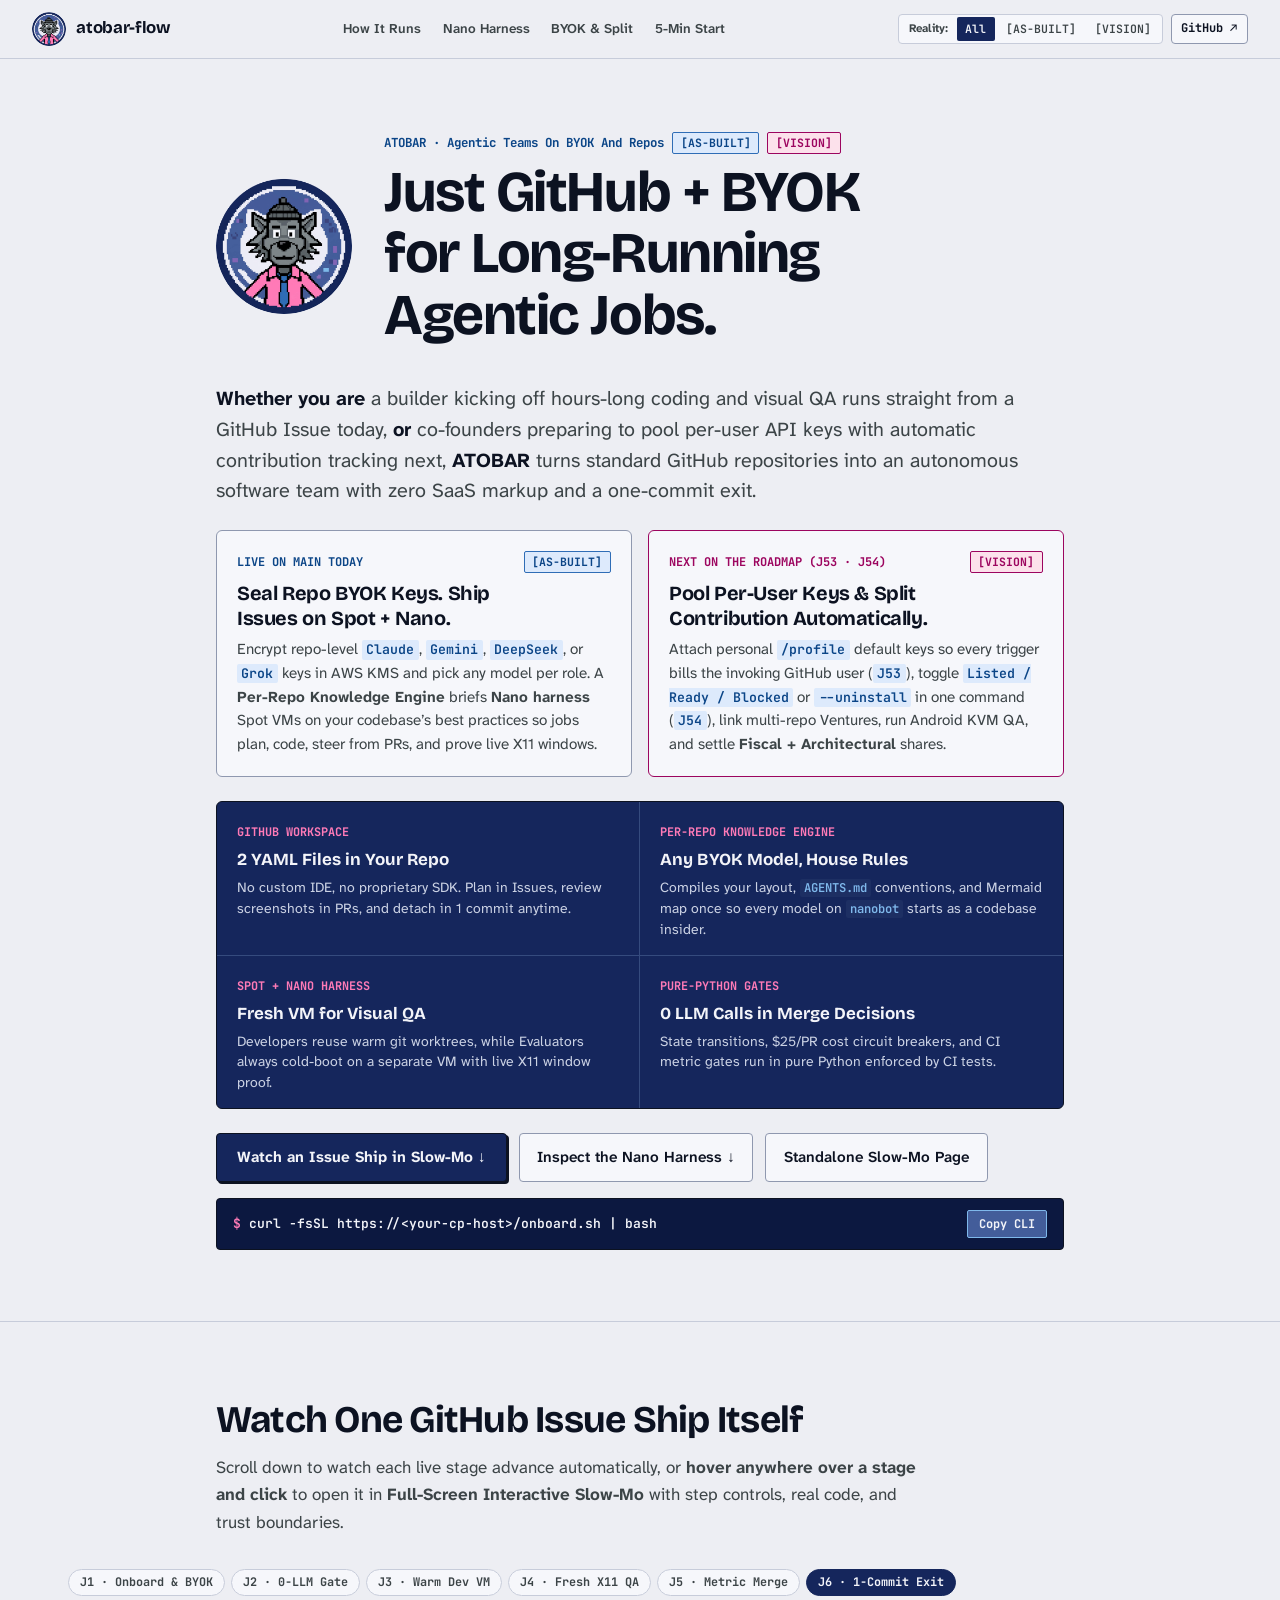
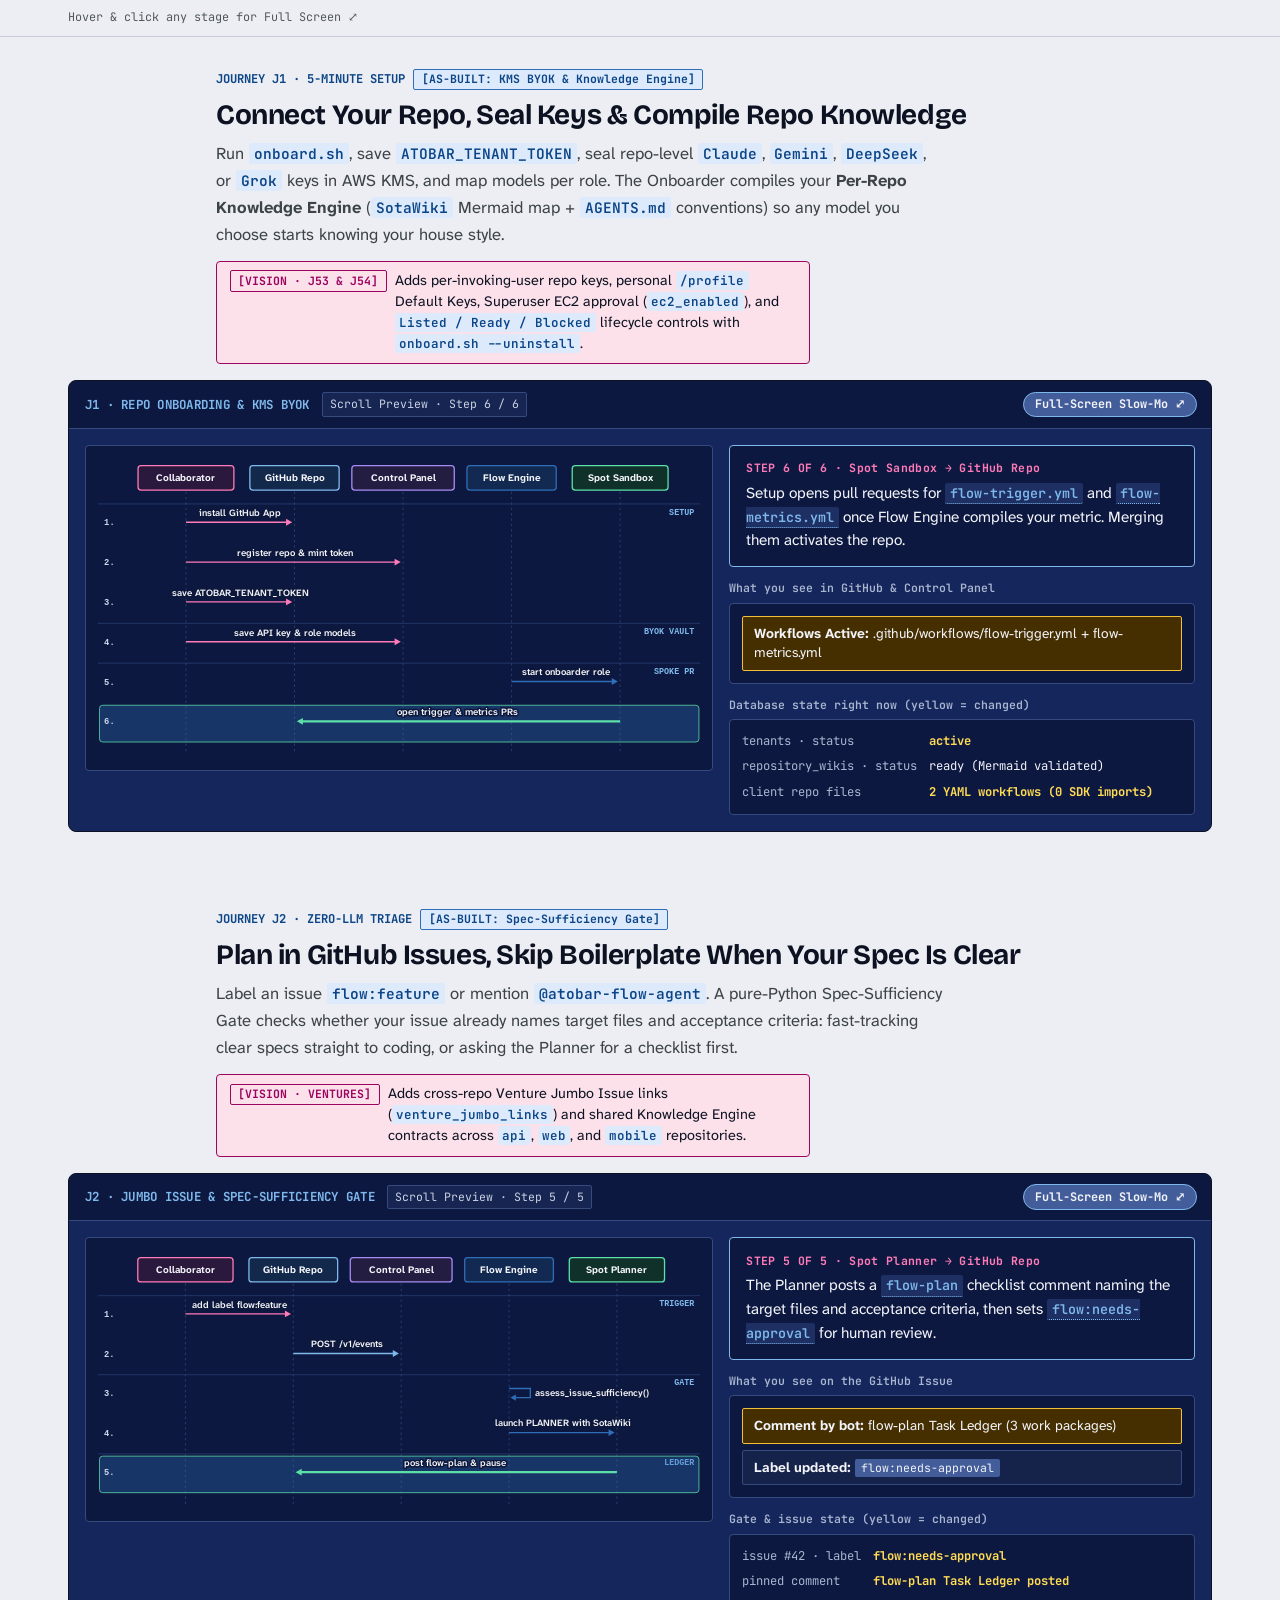
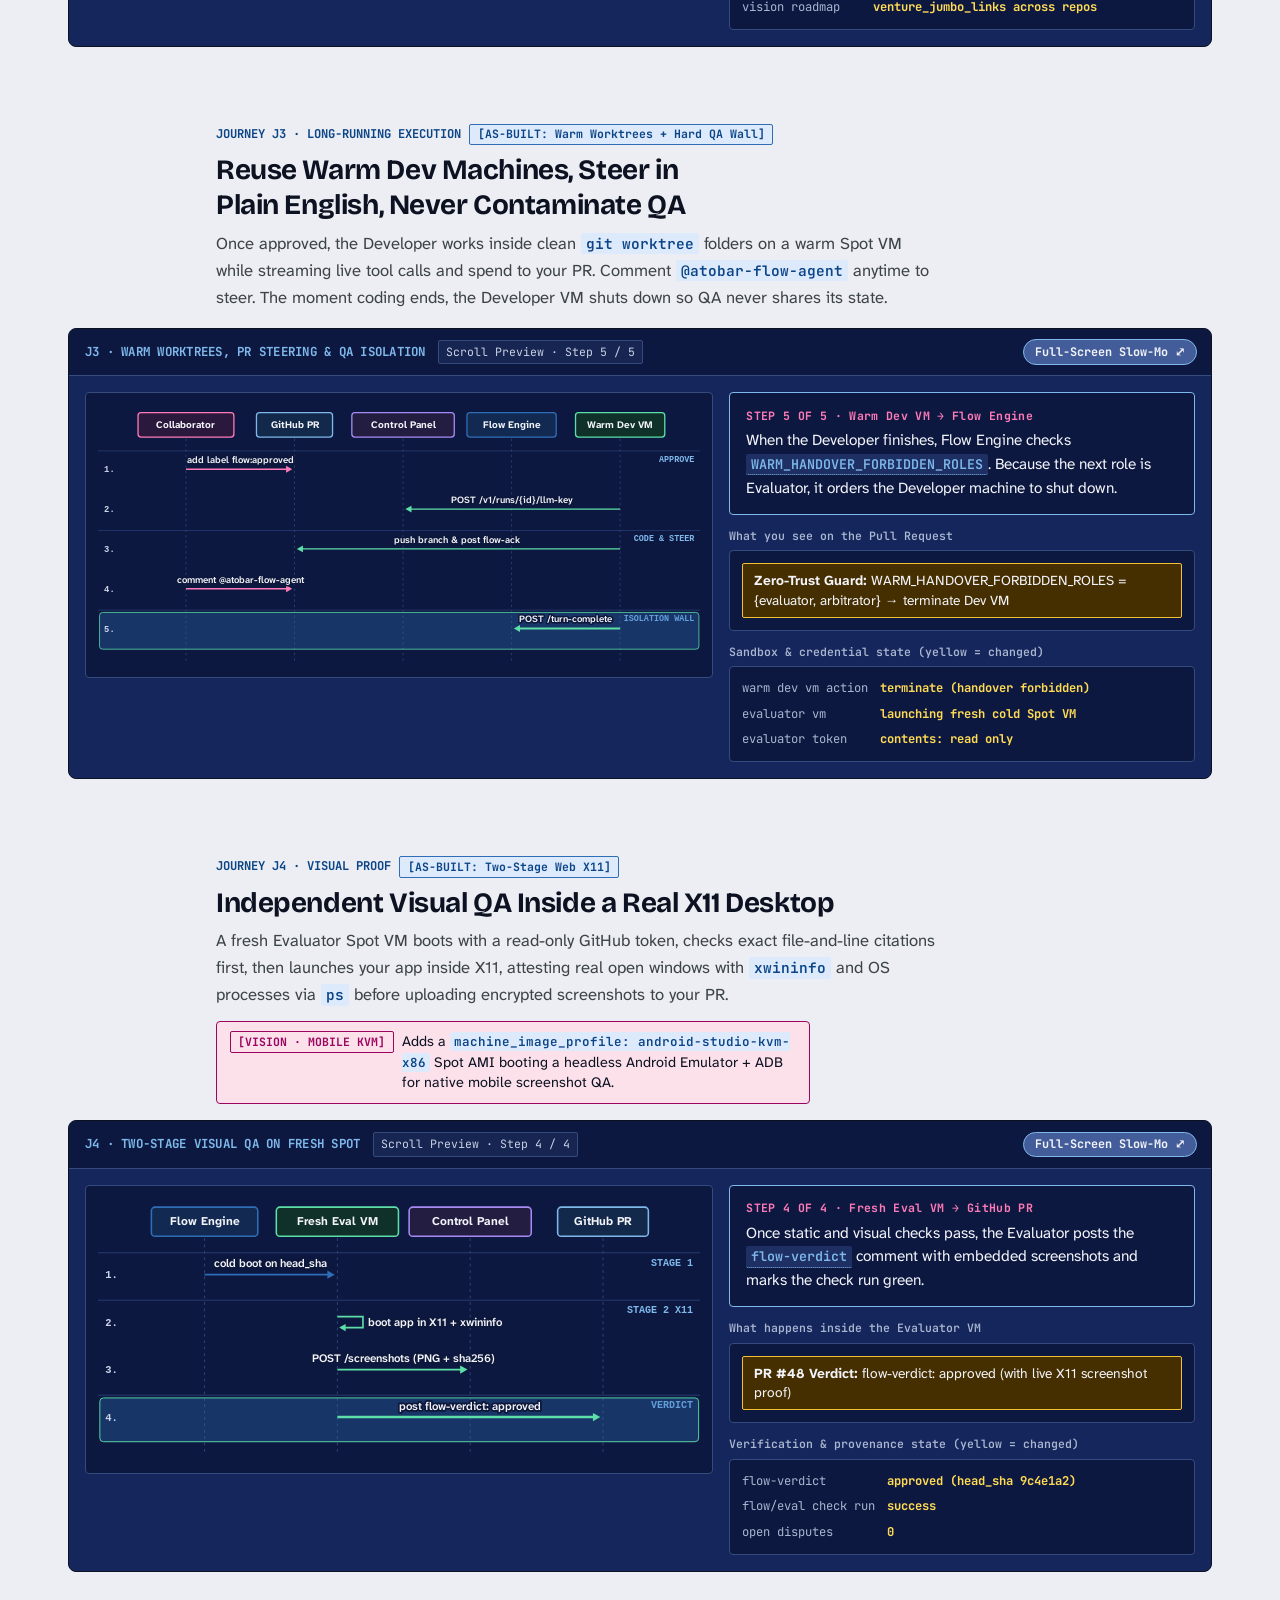
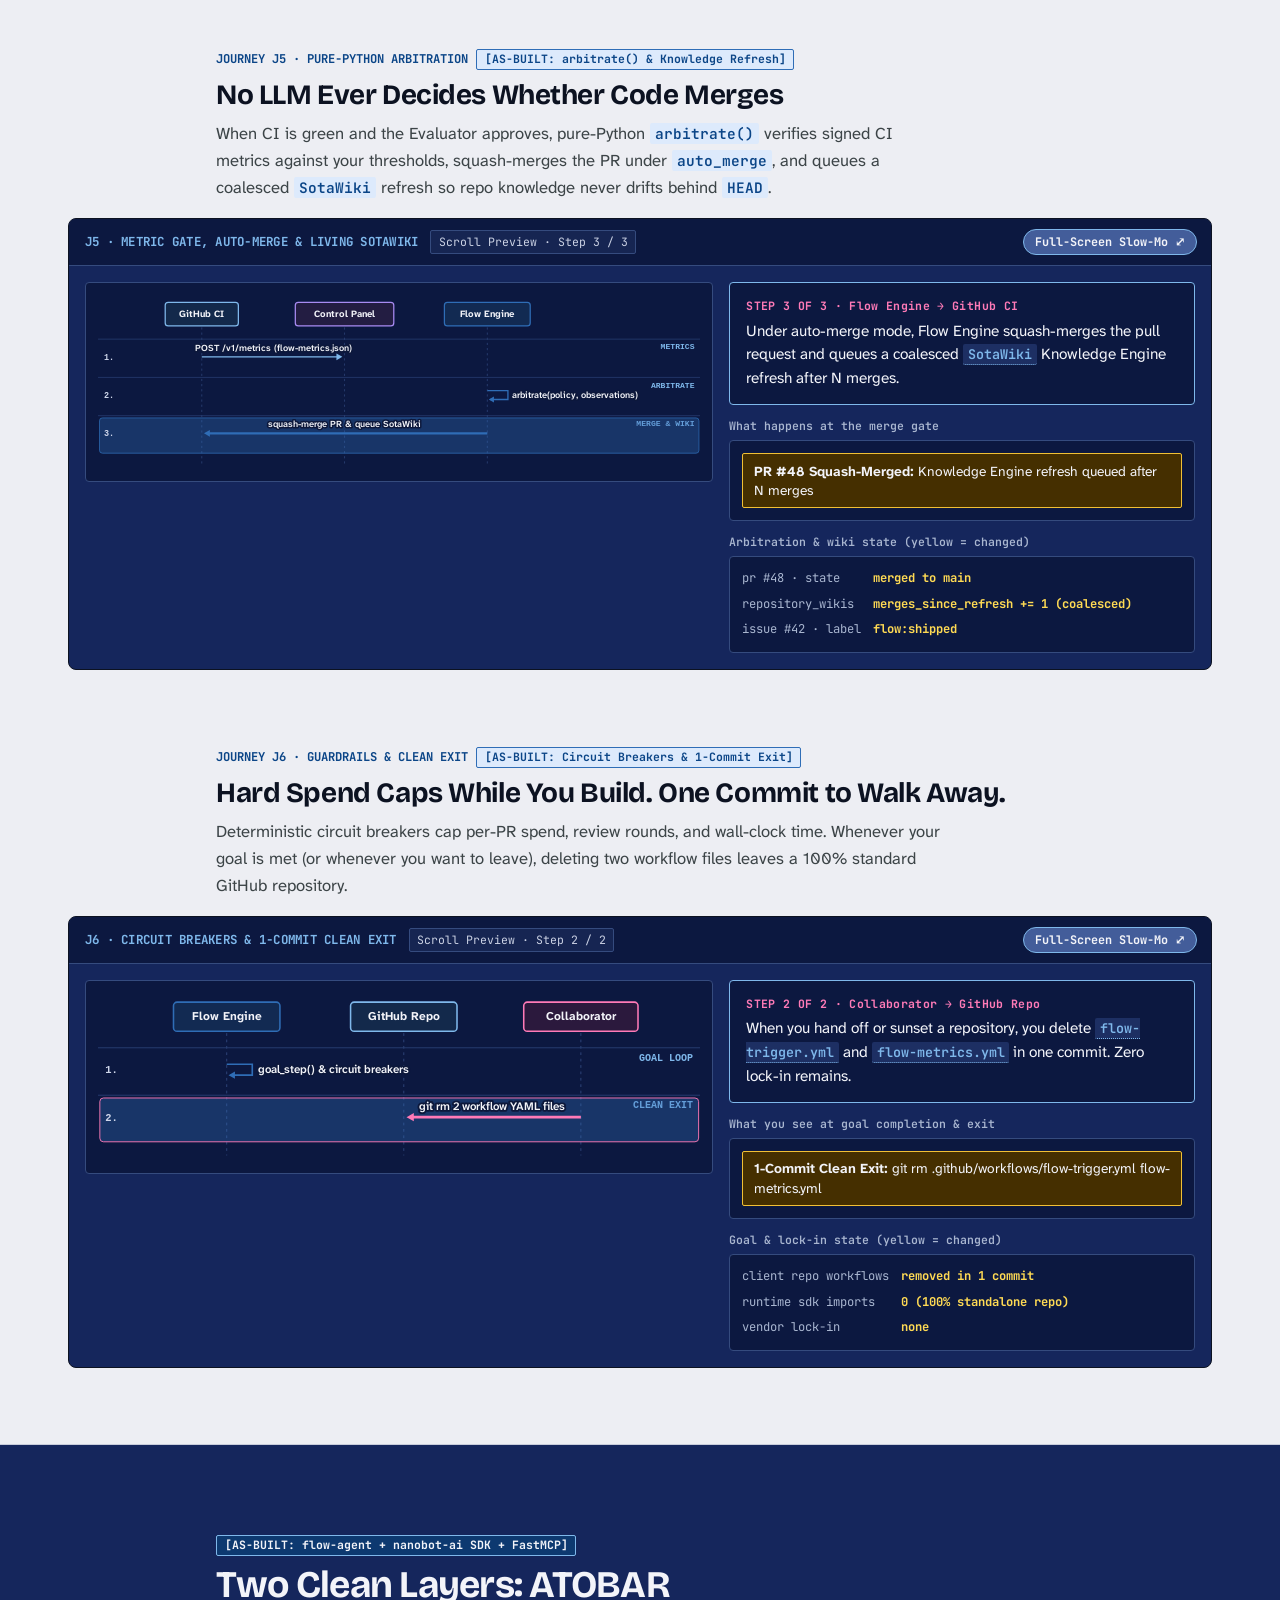
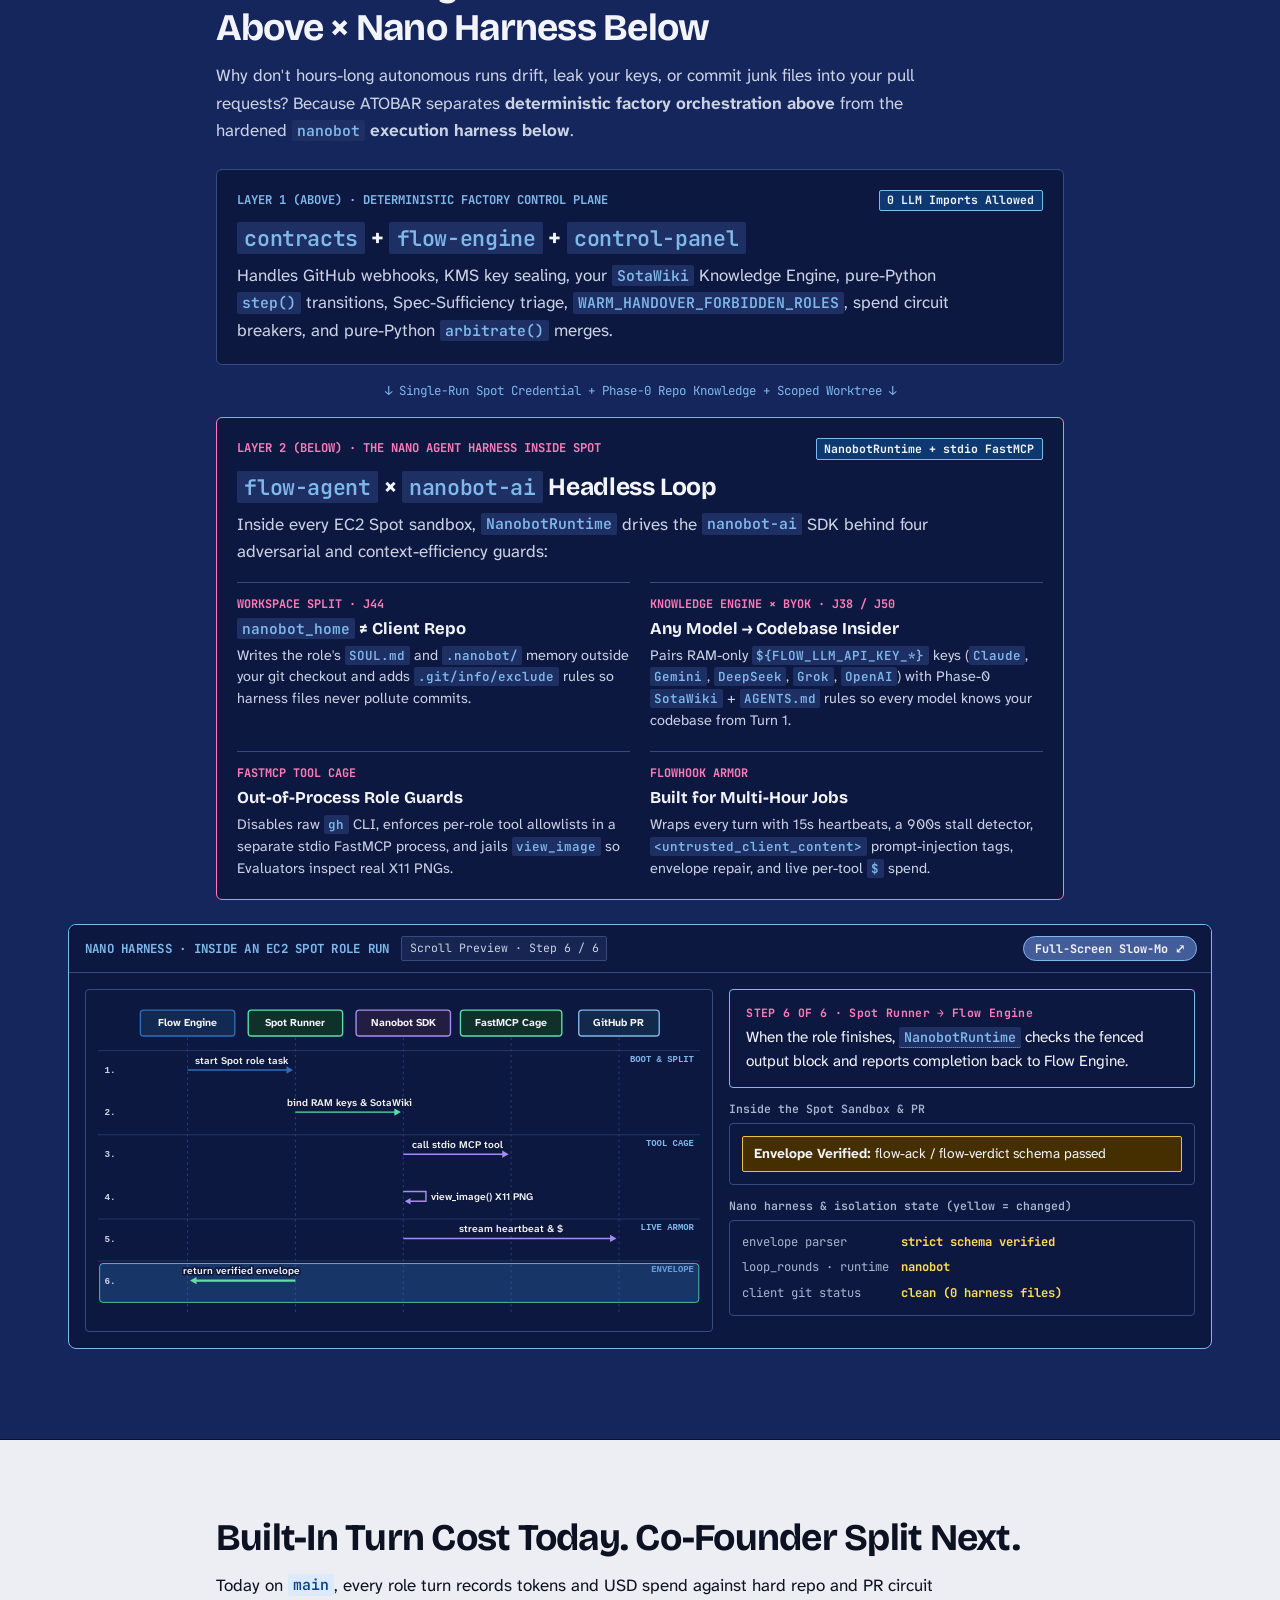
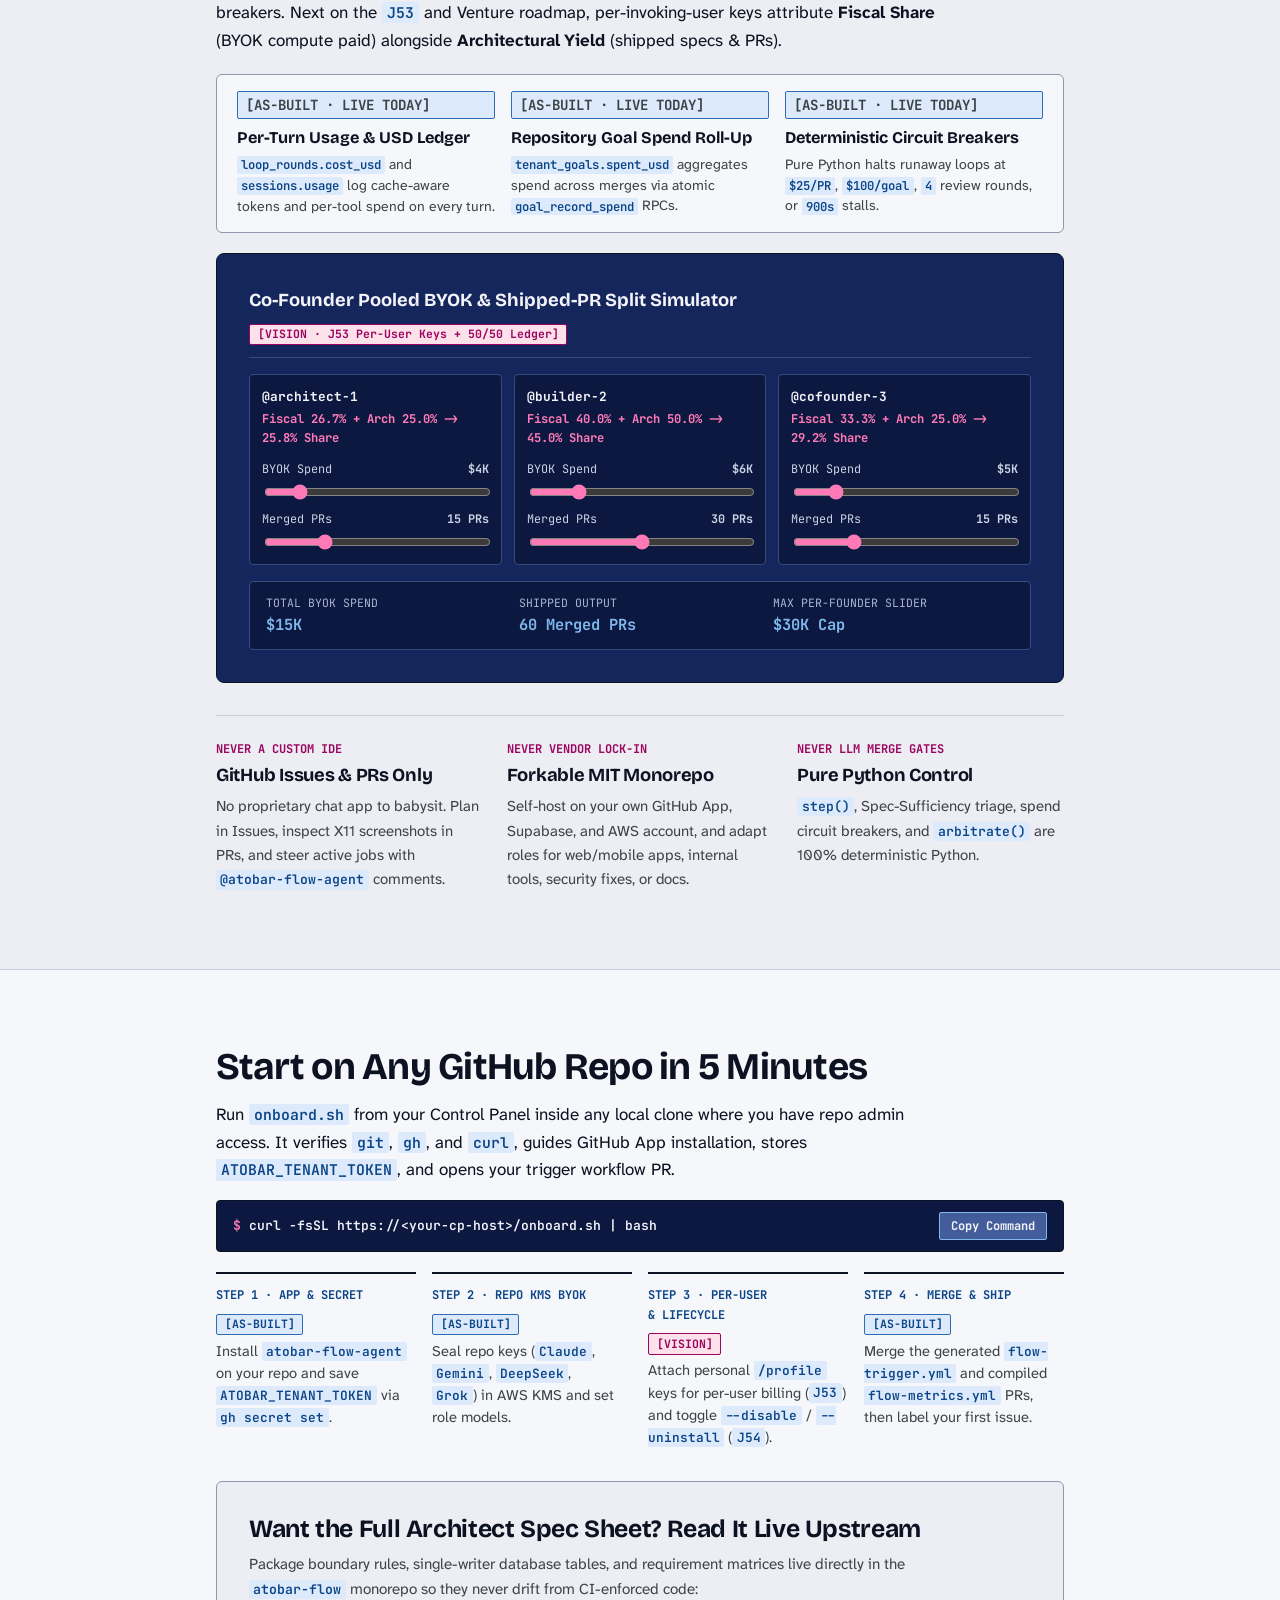
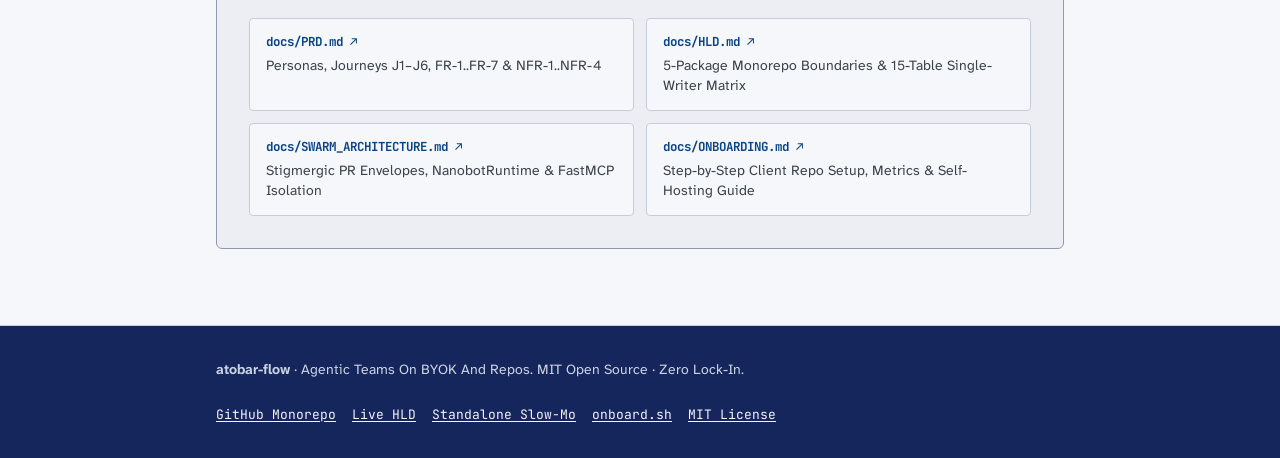
==== commit 2893f0db: "Pitch Per-Repo Knowledge Engine across BYOK x Nano harness flows" ====
--- a/index.html
+++ b/index.html
@@ -2,11 +2,41 @@
 <html lang="en">
 <head>
   <meta charset="utf-8">
+  <script async src="https://www.googletagmanager.com/gtm.js?id=GTM-ML76HGJS"></script>
+  <script>
+    window.dataLayer = window.dataLayer || [];
+    function gtag(){dataLayer.push(arguments);}
+    gtag('js', new Date());
+  </script>
   <meta name="viewport" content="width=device-width, initial-scale=1">
   <title>atobar-flow | Just GitHub + BYOK for Long-Running Agentic Jobs</title>
   <meta name="description" content="Whether you are kicking off hours-long coding and visual QA jobs from a GitHub Issue today or pooling per-user BYOK keys across co-founders next, ATOBAR runs isolated Spot + Nano harness agents on your repos with zero lock-in.">
-  <meta name="theme-color" content="#edeef3">
-  <link rel="icon" type="image/png" href="images/favicon.png">
+  <meta name="theme-color" content="#15265c">
+
+  <link rel="canonical" href="https://atobar.org/">
+  <link rel="icon" href="/favicon.ico" sizes="32x32">
+  <link rel="icon" type="image/png" sizes="64x64" href="https://atobar.org/images/favicon.png">
+  <link rel="icon" type="image/png" sizes="192x192" href="https://atobar.org/images/icon-192.png">
+  <link rel="apple-touch-icon" sizes="180x180" href="https://atobar.org/images/apple-touch-icon.png">
+
+  <meta property="og:type" content="website">
+  <meta property="og:site_name" content="atobar-flow">
+  <meta property="og:locale" content="en_US">
+  <meta property="og:url" content="https://atobar.org/">
+  <meta property="og:title" content="atobar-flow | Just GitHub + BYOK for Long-Running Agentic Jobs">
+  <meta property="og:description" content="Run isolated Spot + Nano harness agents straight from GitHub Issues and PRs. KMS-sealed BYOK keys, live X11 visual QA, pure-Python merge gates, zero lock-in.">
+  <meta property="og:image" content="https://atobar.org/images/og-card.jpg">
+  <meta property="og:image:secure_url" content="https://atobar.org/images/og-card.jpg">
+  <meta property="og:image:type" content="image/jpeg">
+  <meta property="og:image:width" content="1200">
+  <meta property="og:image:height" content="630">
+  <meta property="og:image:alt" content="ATOBAR pixel-art wolf crest logo with headline: Just GitHub + BYOK for Long-Running Agentic Jobs">
+
+  <meta name="twitter:card" content="summary_large_image">
+  <meta name="twitter:title" content="atobar-flow | Just GitHub + BYOK for Long-Running Agentic Jobs">
+  <meta name="twitter:description" content="Run isolated Spot + Nano harness agents straight from GitHub Issues and PRs. KMS-sealed BYOK keys, live X11 visual QA, pure-Python merge gates, zero lock-in.">
+  <meta name="twitter:image" content="https://atobar.org/images/og-card.jpg">
+  <meta name="twitter:image:alt" content="ATOBAR pixel-art wolf crest logo with headline: Just GitHub + BYOK for Long-Running Agentic Jobs">
 
   <link rel="preconnect" href="https://fonts.googleapis.com">
   <link rel="preconnect" href="https://fonts.gstatic.com" crossorigin>
@@ -86,8 +116,8 @@
             </div>
             <h2>Seal Repo BYOK Keys. Ship Issues on Spot + Nano.</h2>
             <p>
-              Encrypt repo-level <code>Claude</code>, <code>Gemini</code>, <code>DeepSeek</code>, or <code>Grok</code> keys in AWS KMS, pick models per role,
-              and label an issue <code>flow:feature</code>. Isolated Spot VMs on the <strong>Nano harness</strong> plan, code, steer from PR comments, and prove live X11 windows before merge.
+              Encrypt repo-level <code>Claude</code>, <code>Gemini</code>, <code>DeepSeek</code>, or <code>Grok</code> keys in AWS KMS and pick any model per role.
+              A <strong>Per-Repo Knowledge Engine</strong> briefs <strong>Nano harness</strong> Spot VMs on your codebase&rsquo;s best practices so jobs plan, code, steer from PRs, and prove live X11 windows.
             </p>
           </div>
 
@@ -104,11 +134,16 @@
           </div>
         </div>
 
-        <div class="equation-strip" data-status="as-built" aria-label="How the live ATOBAR factory runs in three steps">
+        <div class="equation-strip" data-status="as-built" aria-label="How the live ATOBAR factory runs in four pillars">
           <div class="equation-step">
             <span class="equation-num">GITHUB WORKSPACE</span>
             <span class="equation-title">2 YAML Files in Your Repo</span>
             <span class="equation-desc">No custom IDE, no proprietary SDK. Plan in Issues, review screenshots in PRs, and detach in 1 commit anytime.</span>
+          </div>
+          <div class="equation-step">
+            <span class="equation-num">PER-REPO KNOWLEDGE ENGINE</span>
+            <span class="equation-title">Any BYOK Model, House Rules</span>
+            <span class="equation-desc">Compiles your layout, <code>AGENTS.md</code> conventions, and Mermaid map once so every model on <code>nanobot</code> starts as a codebase insider.</span>
           </div>
           <div class="equation-step">
             <span class="equation-num">SPOT + NANO HARNESS</span>
@@ -163,13 +198,13 @@
           <div data-status="as-built">
             <div class="beat-meta">
               <span class="beat-step-tag">JOURNEY J1 &middot; 5-MINUTE SETUP</span>
-              <span class="badge badge-as-built">[AS-BUILT: Repo &amp; Role KMS BYOK]</span>
-            </div>
-            <h3>Connect Your Repo &amp; Seal Your API Keys</h3>
+              <span class="badge badge-as-built">[AS-BUILT: KMS BYOK &amp; Knowledge Engine]</span>
+            </div>
+            <h3>Connect Your Repo, Seal Keys &amp; Compile Repo Knowledge</h3>
             <p>
-              A repo admin runs <code>onboard.sh</code>, saves <code>ATOBAR_TENANT_TOKEN</code>, seals repo-level <code>Claude</code>, <code>Gemini</code>,
-              <code>DeepSeek</code>, or <code>Grok</code> keys in AWS KMS, and maps models per role. The Onboarder role publishes a Mermaid
-              <code>SotaWiki</code>, and metric compilation opens your workflow PRs.
+              Run <code>onboard.sh</code>, save <code>ATOBAR_TENANT_TOKEN</code>, seal repo-level <code>Claude</code>, <code>Gemini</code>,
+              <code>DeepSeek</code>, or <code>Grok</code> keys in AWS KMS, and map models per role. The Onboarder compiles your
+              <strong>Per-Repo Knowledge Engine</strong> (<code>SotaWiki</code> Mermaid map + <code>AGENTS.md</code> conventions) so any model you choose starts knowing your house style.
             </p>
           </div>
 
@@ -262,7 +297,7 @@
           <div class="vision-note" data-status="vision">
             <span class="badge badge-vision">[VISION &middot; VENTURES]</span>
             <span>
-              Adds cross-repo Venture Jumbo Issue links (<code>venture_jumbo_links</code>) coordinating child issues across <code>api</code>, <code>web</code>, and <code>mobile</code> repositories.
+              Adds cross-repo Venture Jumbo Issue links (<code>venture_jumbo_links</code>) and shared Knowledge Engine contracts across <code>api</code>, <code>web</code>, and <code>mobile</code> repositories.
             </span>
           </div>
         </div>
@@ -500,12 +535,12 @@
         <div class="container beat-lead">
           <div class="beat-meta">
             <span class="beat-step-tag">JOURNEY J5 &middot; PURE-PYTHON ARBITRATION</span>
-            <span class="badge badge-as-built">[AS-BUILT: arbitrate() &amp; SotaWiki]</span>
+            <span class="badge badge-as-built">[AS-BUILT: arbitrate() &amp; Knowledge Refresh]</span>
           </div>
           <h3>No LLM Ever Decides Whether Code Merges</h3>
           <p>
             When CI is green and the Evaluator approves, pure-Python <code>arbitrate()</code> verifies signed CI metrics against your thresholds,
-            squash-merges the PR under <code>auto_merge</code>, and queues a coalesced Mermaid <code>SotaWiki</code> refresh.
+            squash-merges the PR under <code>auto_merge</code>, and queues a coalesced <code>SotaWiki</code> refresh so repo knowledge never drifts behind <code>HEAD</code>.
           </p>
         </div>
 
@@ -669,13 +704,13 @@
             </div>
             <h3><code>contracts</code> + <code>flow-engine</code> + <code>control-panel</code></h3>
             <p style="margin-bottom: 0;">
-              Handles GitHub webhooks, KMS key sealing, pure-Python <code>step()</code> transitions, Spec-Sufficiency triage, Spot VM lifecycle,
-              <code>WARM_HANDOVER_FORBIDDEN_ROLES</code>, budget circuit breakers, and pure-Python <code>arbitrate()</code> merges.
+              Handles GitHub webhooks, KMS key sealing, your <code>SotaWiki</code> Knowledge Engine, pure-Python <code>step()</code> transitions, Spec-Sufficiency triage,
+              <code>WARM_HANDOVER_FORBIDDEN_ROLES</code>, spend circuit breakers, and pure-Python <code>arbitrate()</code> merges.
             </p>
           </div>
 
           <div class="stack-connector" aria-hidden="true">
-            <span>&darr; Single-Run Spot Credential + Scoped Worktree &darr;</span>
+            <span>&darr; Single-Run Spot Credential + Phase-0 Repo Knowledge + Scoped Worktree &darr;</span>
           </div>
 
           <div class="stack-layer-box is-nano">
@@ -685,7 +720,7 @@
             </div>
             <h3><code>flow-agent</code> &times; <code>nanobot-ai</code> Headless Loop</h3>
             <p>
-              Inside every EC2 Spot sandbox, <code>NanobotRuntime</code> drives the <code>nanobot-ai</code> SDK behind four adversarial and reliability guards:
+              Inside every EC2 Spot sandbox, <code>NanobotRuntime</code> drives the <code>nanobot-ai</code> SDK behind four adversarial and context-efficiency guards:
             </p>
 
             <div class="nano-pillars">
@@ -698,10 +733,10 @@
               </div>
 
               <div class="nano-pillar">
-                <span class="nano-pillar-num">RAM-ONLY BYOK</span>
-                <h4>Multi-Provider Fan-Out</h4>
+                <span class="nano-pillar-num">KNOWLEDGE ENGINE &times; BYOK &middot; J38 / J50</span>
+                <h4>Any Model &rarr; Codebase Insider</h4>
                 <p>
-                  Renders <code>${FLOW_LLM_API_KEY_*}</code> placeholders in config so <code>Claude</code>, <code>Gemini</code>, <code>DeepSeek</code>, <code>Grok</code>, and <code>OpenAI</code> keys stay in memory only.
+                  Pairs RAM-only <code>${FLOW_LLM_API_KEY_*}</code> keys (<code>Claude</code>, <code>Gemini</code>, <code>DeepSeek</code>, <code>Grok</code>, <code>OpenAI</code>) with Phase-0 <code>SotaWiki</code> + <code>AGENTS.md</code> rules so every model knows your codebase from Turn 1.
                 </p>
               </div>
 
@@ -765,7 +800,8 @@
 (nanobot_home / "SOUL.md").write_text(system_prompt, encoding="utf-8")
 _git_exclude_runtime_files(client_ws)  # Excludes .nanobot/, SOUL.md, .atobar/
 
-# 2. Memory-only BYOK placeholders + out-of-process stdio FastMCP server:
+# 2. Phase-0 Repo Knowledge + RAM-only BYOK placeholders + stdio FastMCP:
+wiki = fetch_run_wiki(cp_url, run_id, run_cred)  # SotaWiki + Mermaid map
 config_data = {
   "providers": {"anthropic": {"apiKey": "${FLOW_LLM_API_KEY}"}},
   "agents": {"defaults": {"modelPreset": role, "disabledSkills": ["github"]}},
@@ -1068,7 +1104,7 @@
     "ATOBAR_TENANT_TOKEN": "The secret token saved in your GitHub repo so its workflows can talk to the Control Panel.",
     "tenant_llm_keys": "The Control Panel database table that stores encrypted API keys.",
     "tenant_role_llm": "The Control Panel database table that maps each agent role to a model provider and model name.",
-    "SotaWiki": "The living architecture wiki with a validated Mermaid diagram stored for each repository.",
+    "SotaWiki": "The per-repo Knowledge Engine snapshot (purpose, stack, layout, invariants, and Mermaid diagram) injected so any BYOK model follows your repo's best practices.",
     "assess_issue_sufficiency": "The deterministic Python function in flow-engine that checks if an issue is detailed enough to skip planning.",
     "flow-plan": "The structured markdown checklist comment that the Planner role posts on a GitHub issue.",
     "flow:needs-approval": "The GitHub label that pauses an issue until a human approves the plan.",
@@ -1187,8 +1223,8 @@
           "from": "fe",
           "to": "spot",
           "label": "start onboarder role",
-          "say": "Flow Engine starts the onboarder role on a Spot machine. The onboarder scans your repo and builds the initial <code>SotaWiki</code> architecture diagram.",
-          "screen": "<div class='scr-col'><div class='scr-box scr-hot'><b>Spot Onboarder:</b> validated Mermaid SotaWiki generated</div></div>",
+          "say": "Flow Engine starts the onboarder role on a Spot machine. The onboarder scans your repo layout and conventions to build the <code>SotaWiki</code> Knowledge Engine map.",
+          "screen": "<div class='scr-col'><div class='scr-box scr-hot'><b>Spot Onboarder:</b> Knowledge Engine (Mermaid SotaWiki) compiled</div></div>",
           "state": {
             "repository_wikis \u00b7 status": "ready (Mermaid validated)",
             "tenant_llm_keys": "sealed (AAD: tenant_id + provider)",
@@ -1291,7 +1327,7 @@
           "from": "fe",
           "to": "spot",
           "label": "launch PLANNER with SotaWiki",
-          "say": "Flow Engine starts the Planner role on a Spot machine and injects the repository's <code>SotaWiki</code> architecture map so the agent knows the module layout.",
+          "say": "Flow Engine starts the Planner role on Spot and injects your <code>SotaWiki</code> Knowledge Engine map so any BYOK model starts knowing your module layout.",
           "screen": "<div class='scr-col'><div class='scr-box'><b>Spot Planner running:</b> reading SotaWiki &amp; repo tree (read-only)</div></div>",
           "state": {
             "active role": "planner (read-only worktree)",
@@ -1572,8 +1608,8 @@
           "from": "fe",
           "to": "gh",
           "label": "squash-merge PR & queue SotaWiki",
-          "say": "Under auto-merge mode, Flow Engine squash-merges the pull request and increments the merge counter on <code>SotaWiki</code> so the architecture diagram stays current.",
-          "screen": "<div class='scr-col'><div class='scr-box scr-hot'><b>PR #48 Squash-Merged:</b> SotaWiki refresh queued after N merges</div></div>",
+          "say": "Under auto-merge mode, Flow Engine squash-merges the pull request and queues a coalesced <code>SotaWiki</code> Knowledge Engine refresh after N merges.",
+          "screen": "<div class='scr-col'><div class='scr-box scr-hot'><b>PR #48 Squash-Merged:</b> Knowledge Engine refresh queued after N merges</div></div>",
           "state": {
             "pr #48 \u00b7 state": "merged to main",
             "repository_wikis": "merges_since_refresh += 1 (coalesced)",
@@ -1695,9 +1731,9 @@
         {
           "from": "sup",
           "to": "nano",
-          "label": "bind RAM key placeholders",
-          "say": "<code>NanobotRuntime</code> writes environment variable placeholders into config so decrypted model keys stay in memory and never touch disk.",
-          "screen": "<div class='scr-col'><div class='scr-box scr-hot'><b>RAM-Only Keys:</b> providers.anthropic.apiKey = \"${FLOW_LLM_API_KEY}\"</div></div>",
+          "label": "bind RAM keys & SotaWiki",
+          "say": "<code>NanobotRuntime</code> binds memory-only key placeholders and Phase-0 <code>SotaWiki</code> context so any BYOK model follows your repo's best practices.",
+          "screen": "<div class='scr-col'><div class='scr-box scr-hot'><b>RAM Keys + Knowledge Engine:</b> ${FLOW_LLM_API_KEY} + SotaWiki injected</div></div>",
           "state": {
             "plaintext keys on disk": "0",
             "active modelPreset": "developer -> claude (high effort)",
--- a/css/site.css
+++ b/css/site.css
@@ -416,7 +416,8 @@
 }
 
 .surface-navy code,
-.stage-dark code {
+.stage-dark code,
+.equation-strip code {
   background-color: oklch(0.320 0.095 266.8);
   color: var(--accent-cyan);
 }
@@ -603,10 +604,10 @@
   margin-bottom: 0;
 }
 
-/* 3-Step Upbeat Equation Strip */
+/* 4-Pillar Upbeat Equation Strip (Symmetric 2x2 Grid) */
 .equation-strip {
   display: grid;
-  grid-template-columns: repeat(3, minmax(0, 1fr));
+  grid-template-columns: repeat(2, minmax(0, 1fr));
   background-color: var(--bg-stage-navy);
   color: var(--ink-on-navy);
   border-radius: var(--radius-md);
@@ -618,11 +619,16 @@
 .equation-step {
   padding: var(--space-4) var(--space-5);
   border-right: 1px solid var(--border-on-navy);
+  border-bottom: 1px solid var(--border-on-navy);
   min-width: 0;
 }
 
-.equation-step:last-child {
+.equation-step:nth-child(2n) {
   border-right: none;
+}
+
+.equation-step:nth-last-child(-n + 2) {
+  border-bottom: none;
 }
 
 .equation-num {
@@ -1947,7 +1953,8 @@
   .equation-strip {
     grid-template-columns: minmax(0, 1fr);
   }
-  .equation-step {
+  .equation-step,
+  .equation-step:nth-last-child(-n + 2) {
     border-right: none;
     border-bottom: 1px solid var(--border-on-navy);
   }
